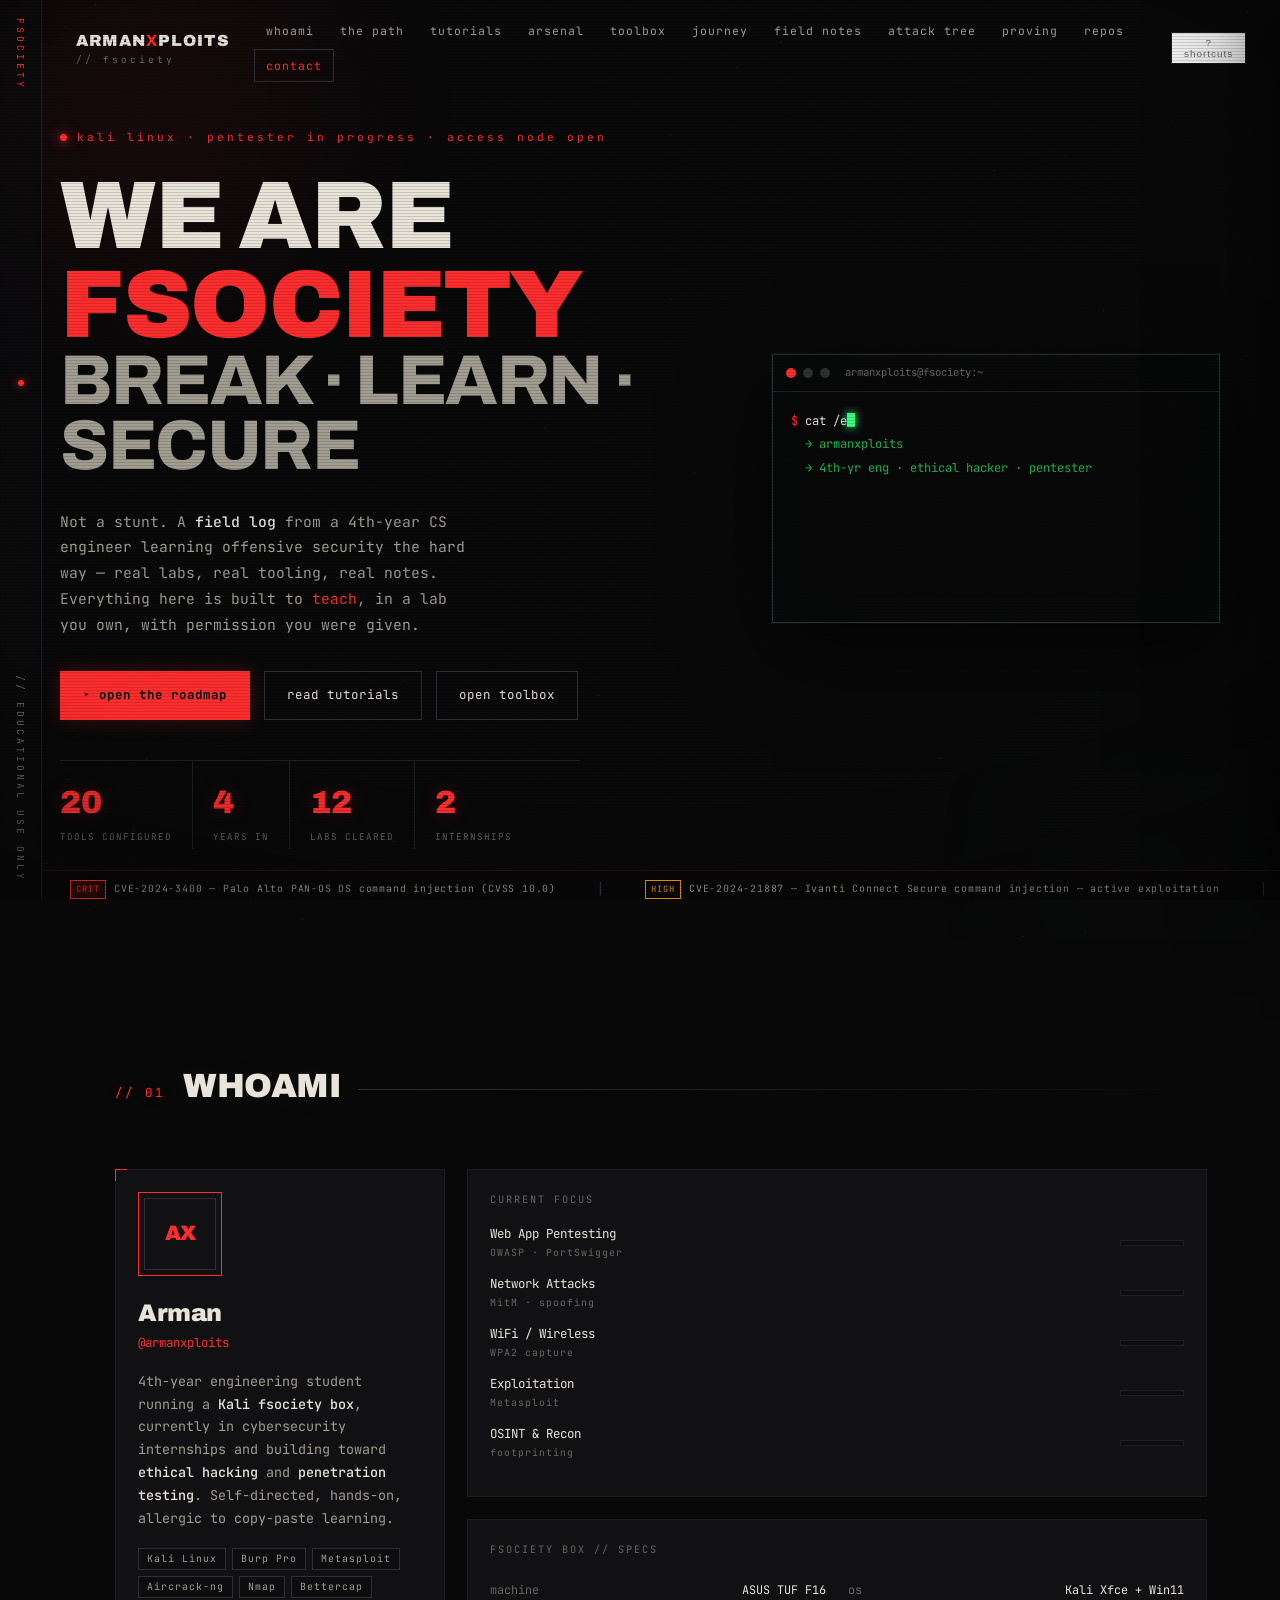
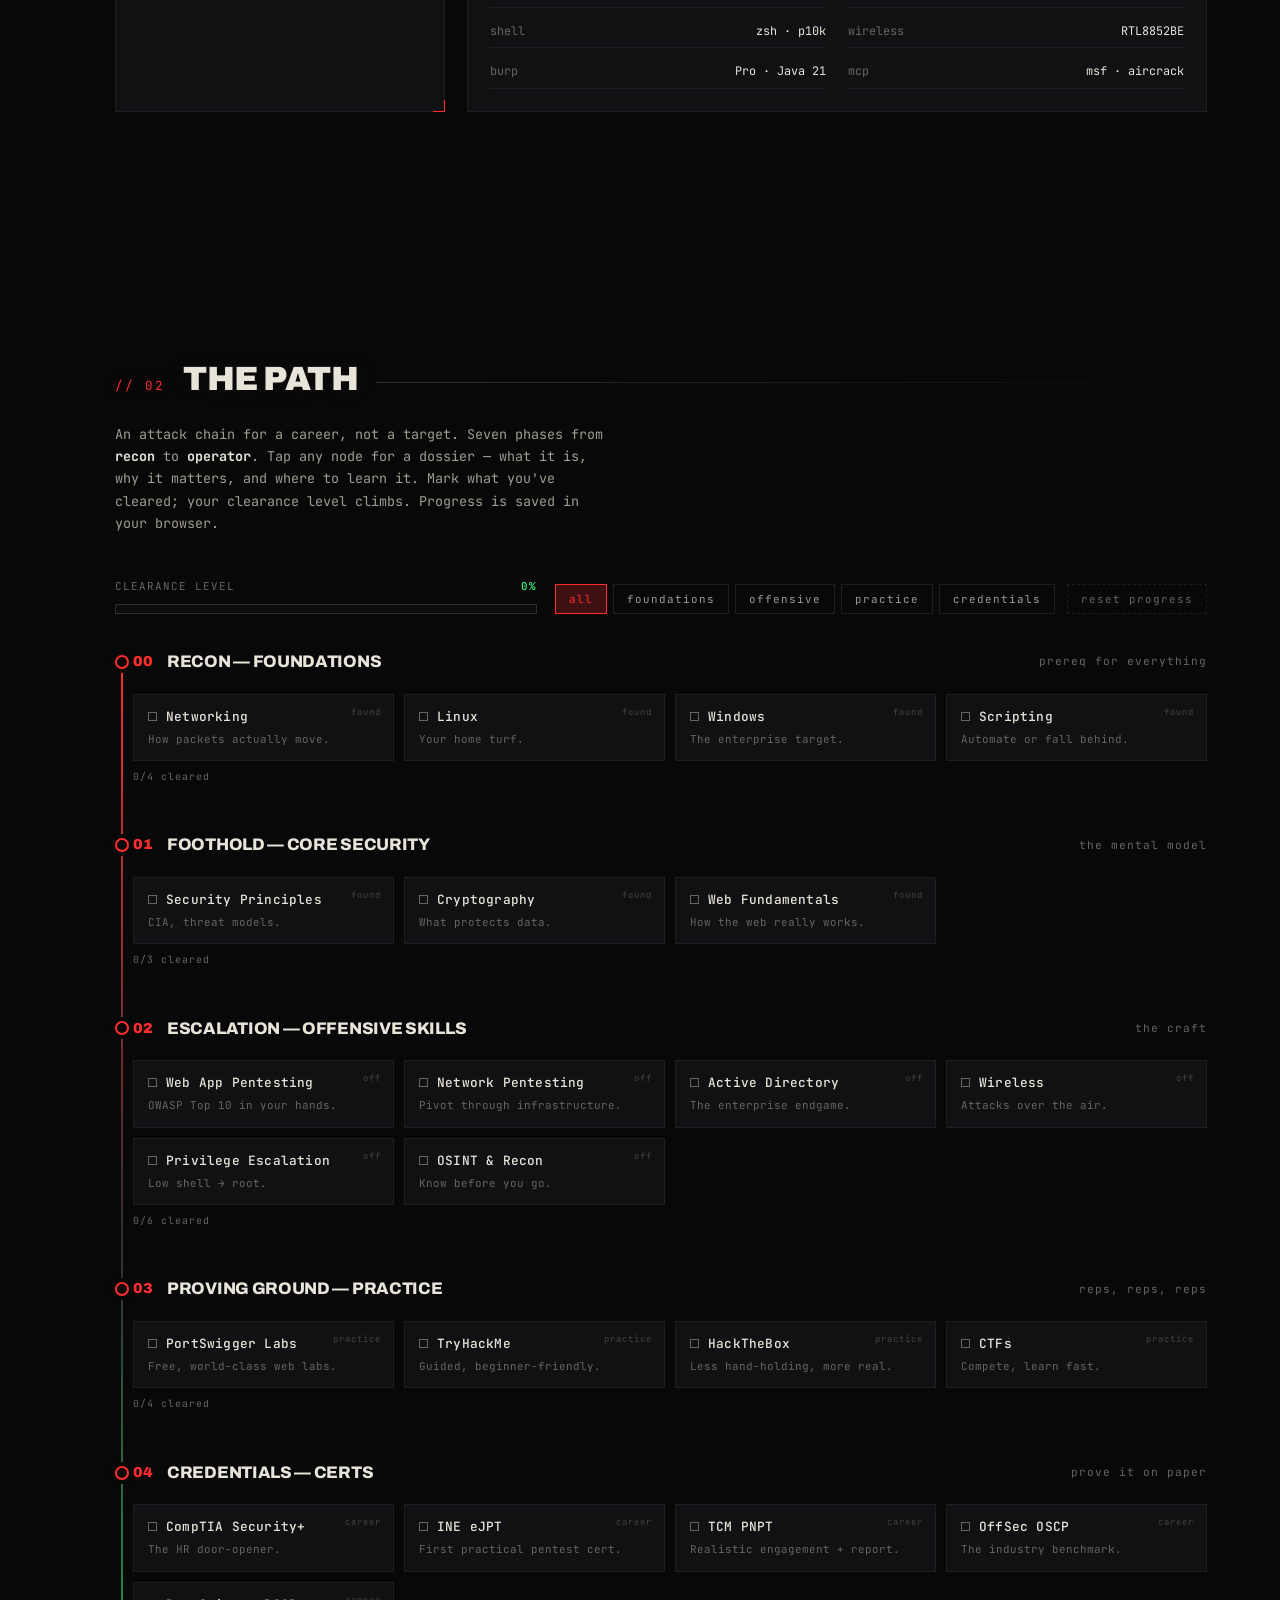
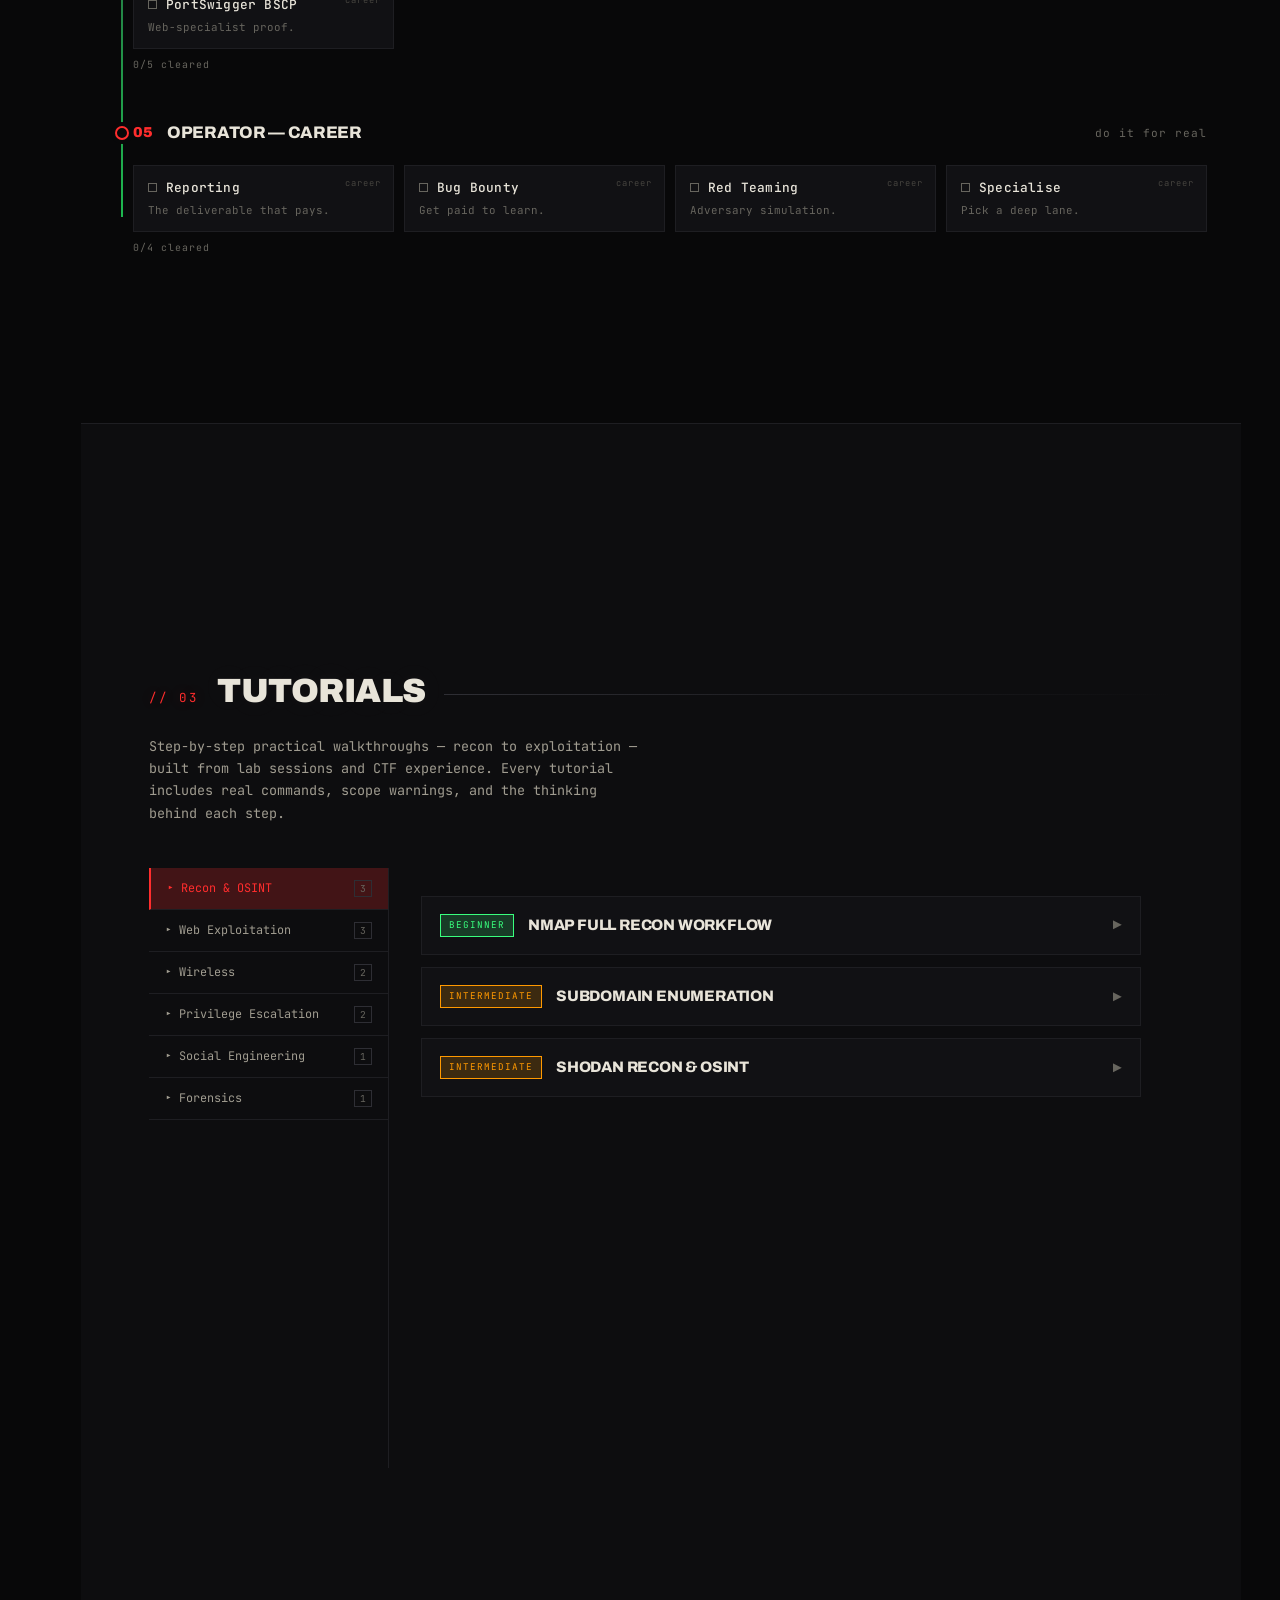
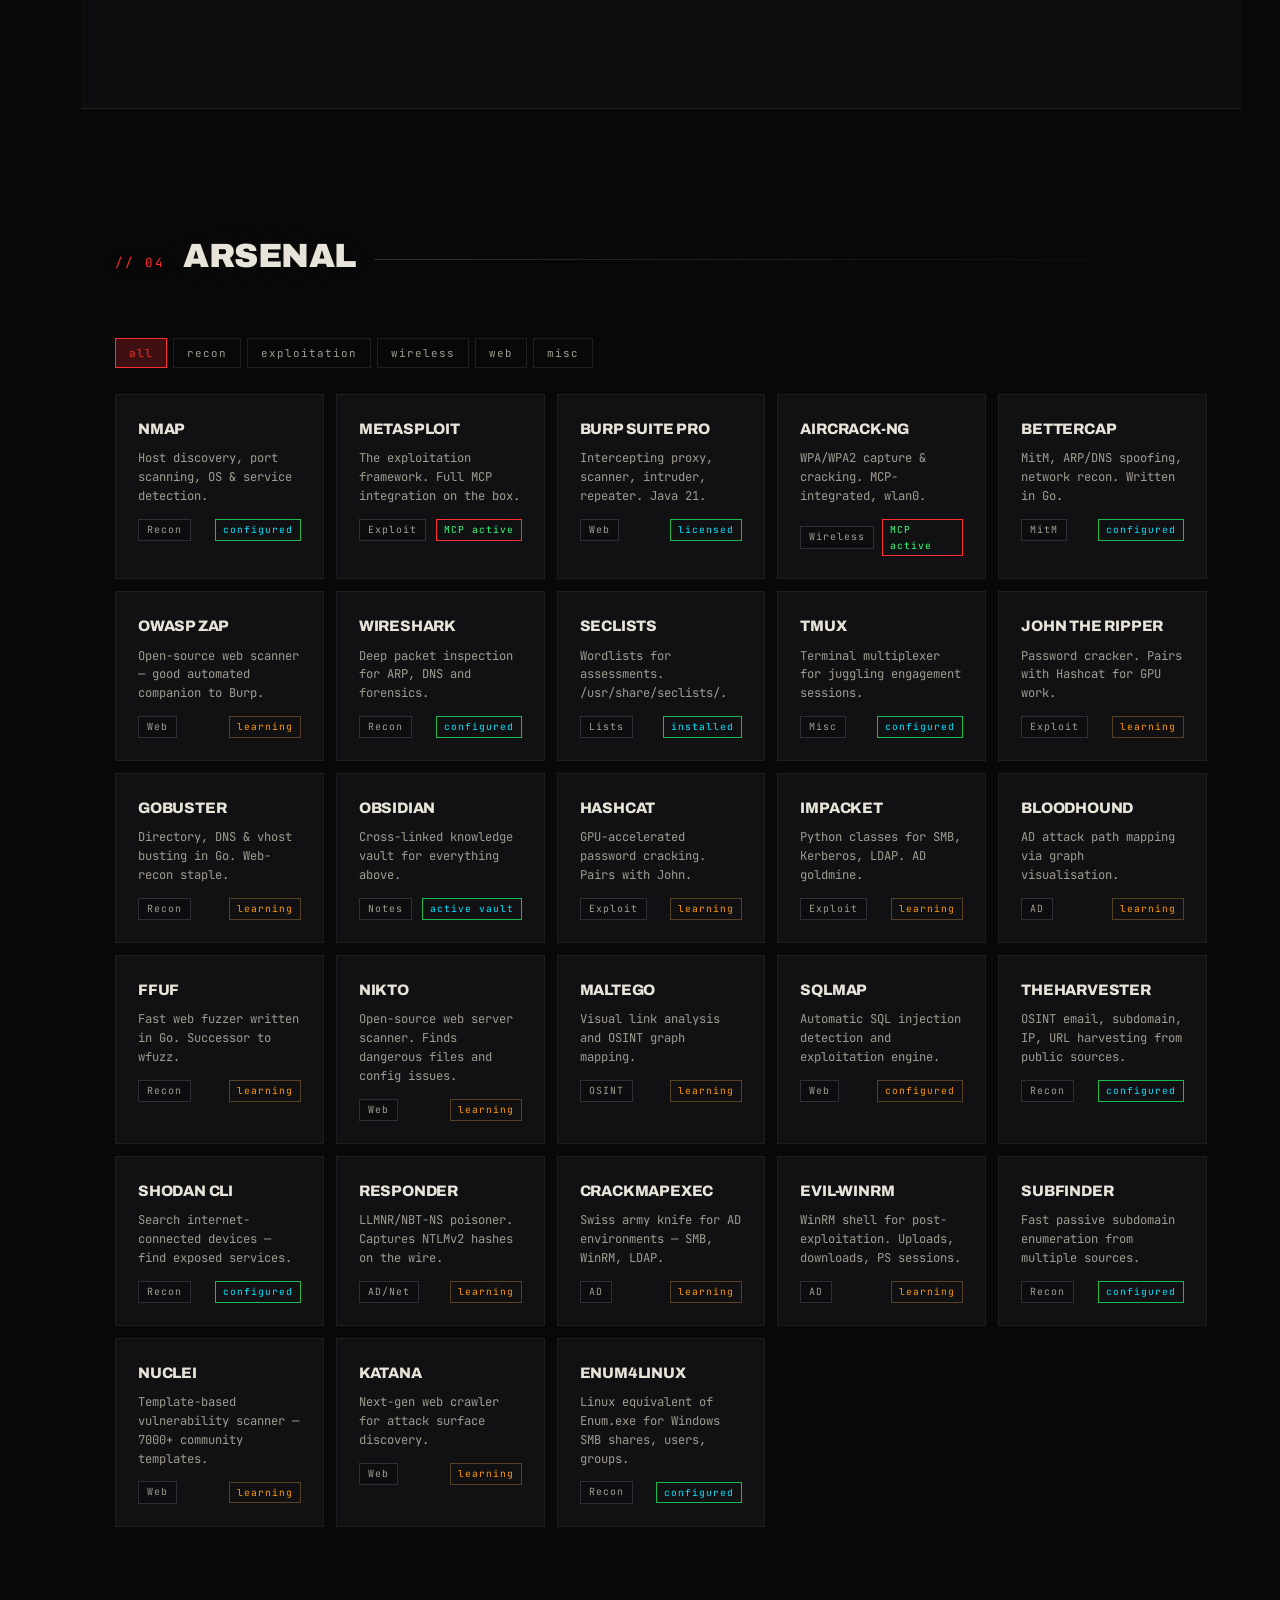
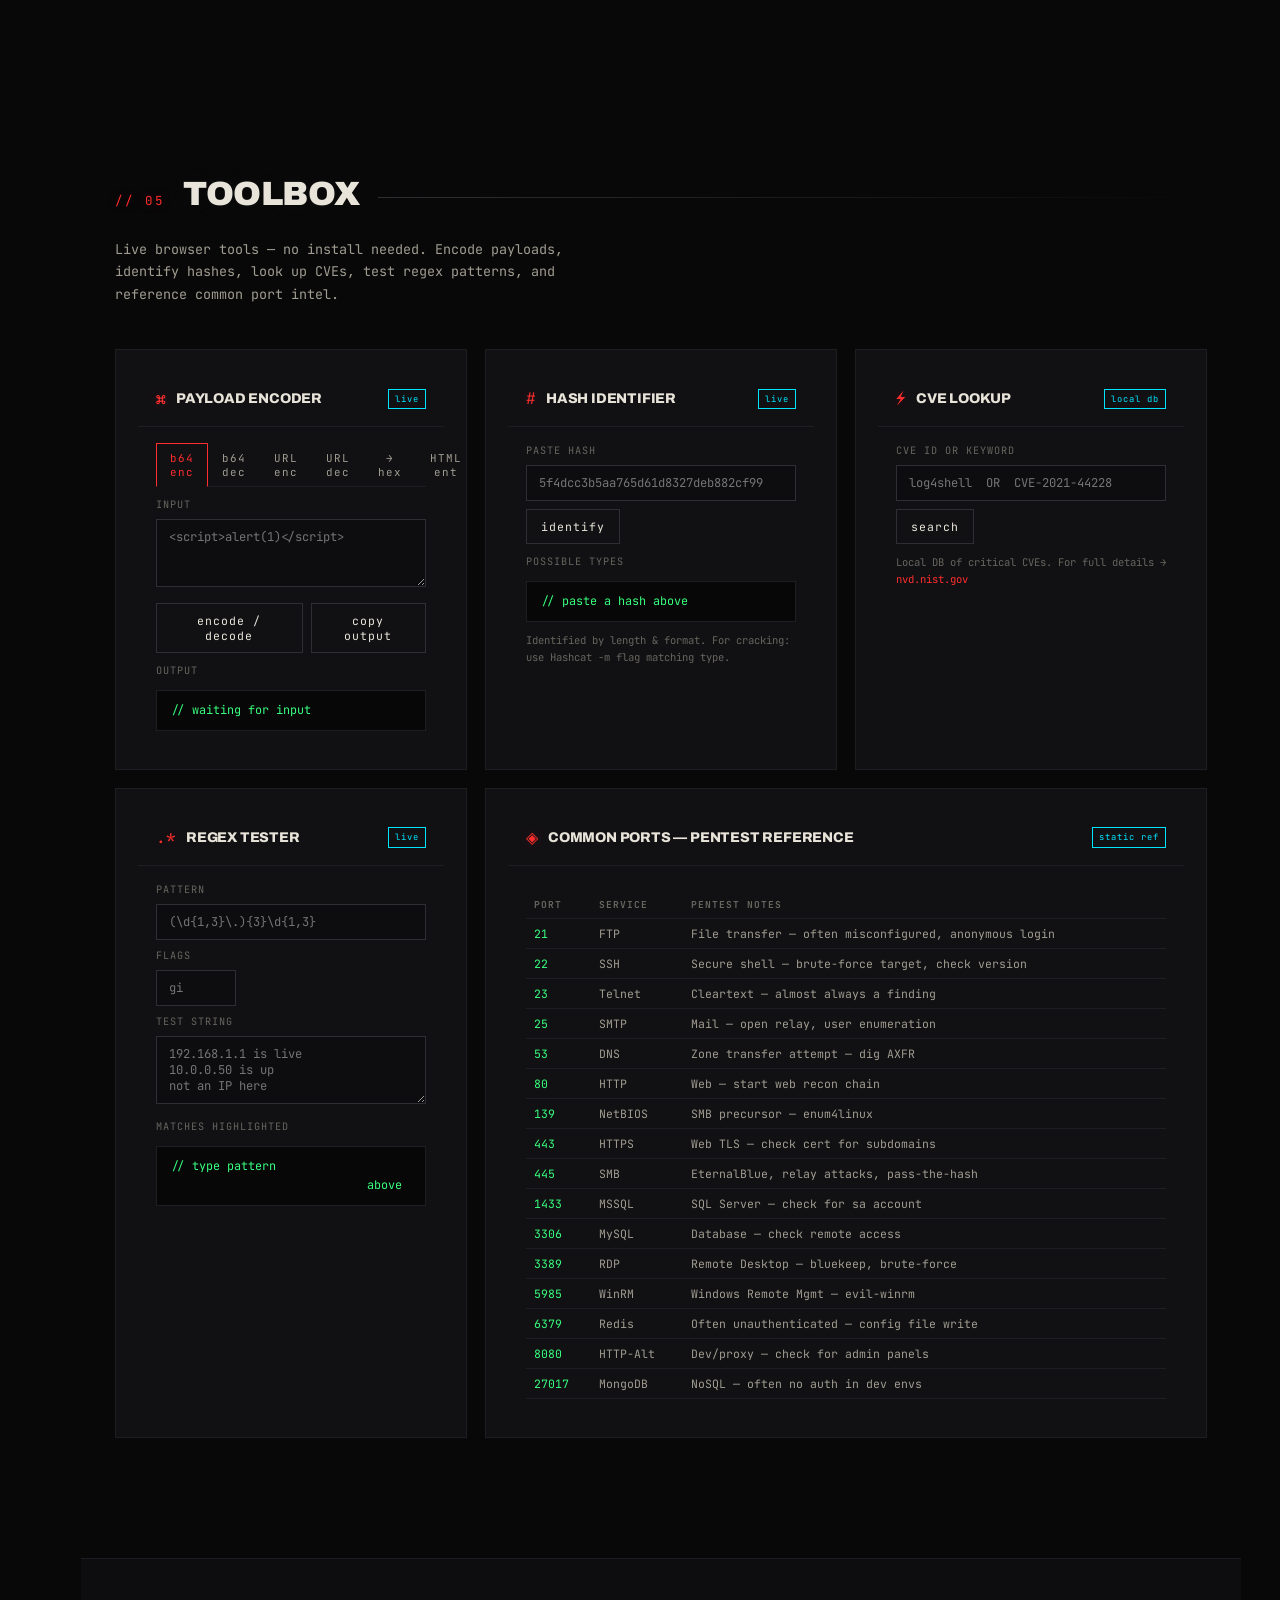
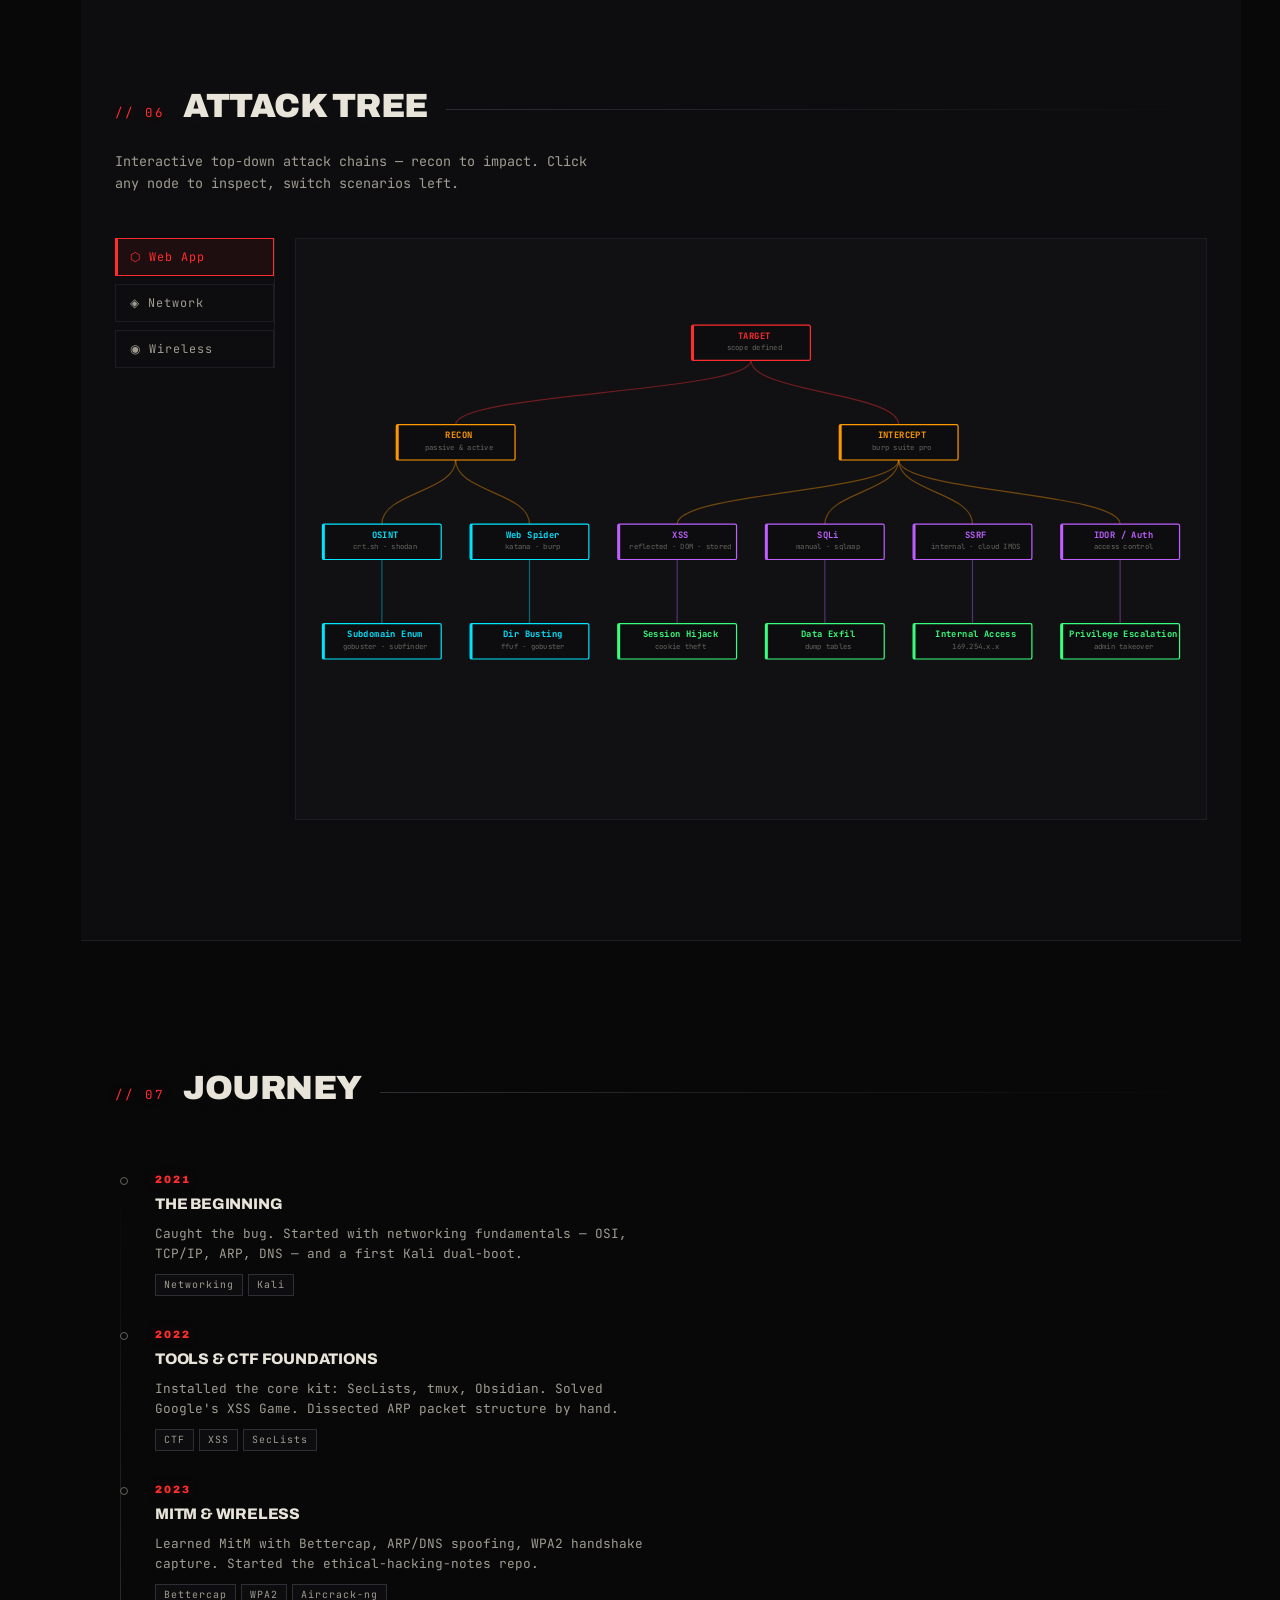
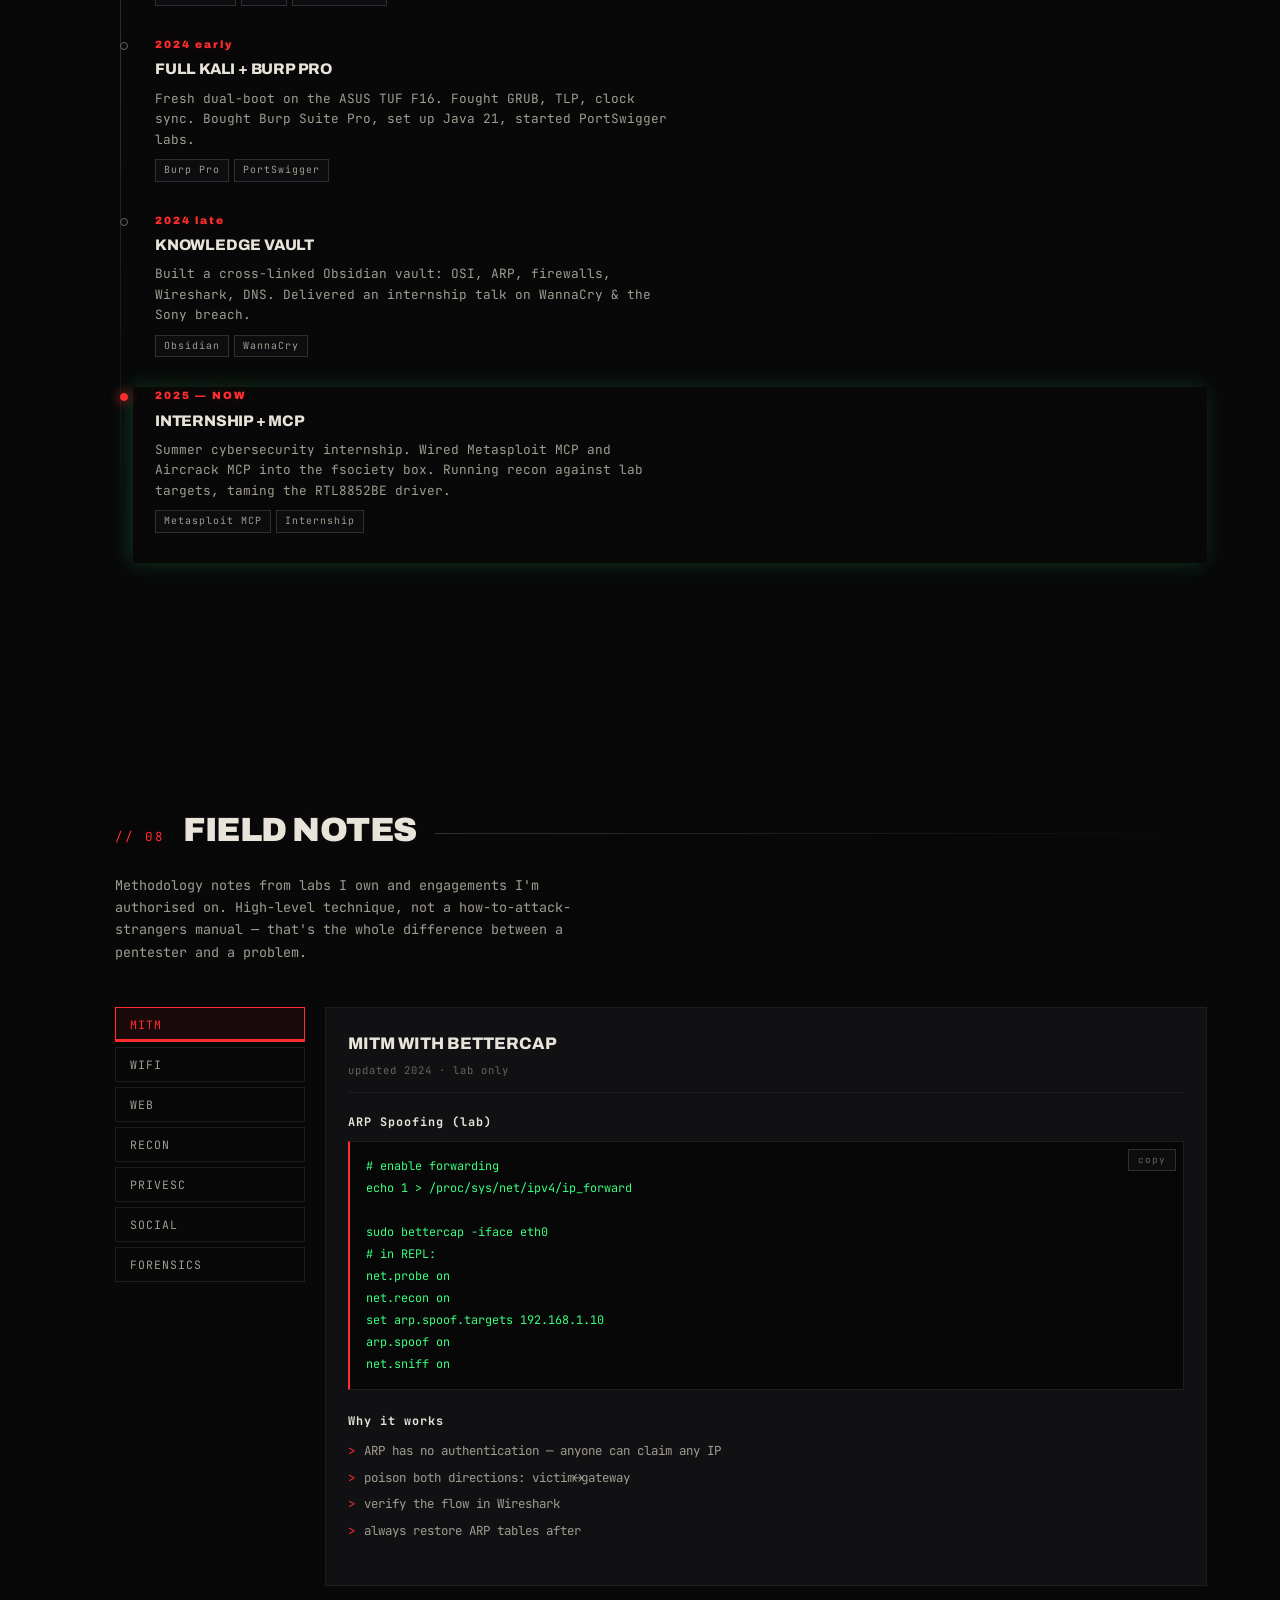
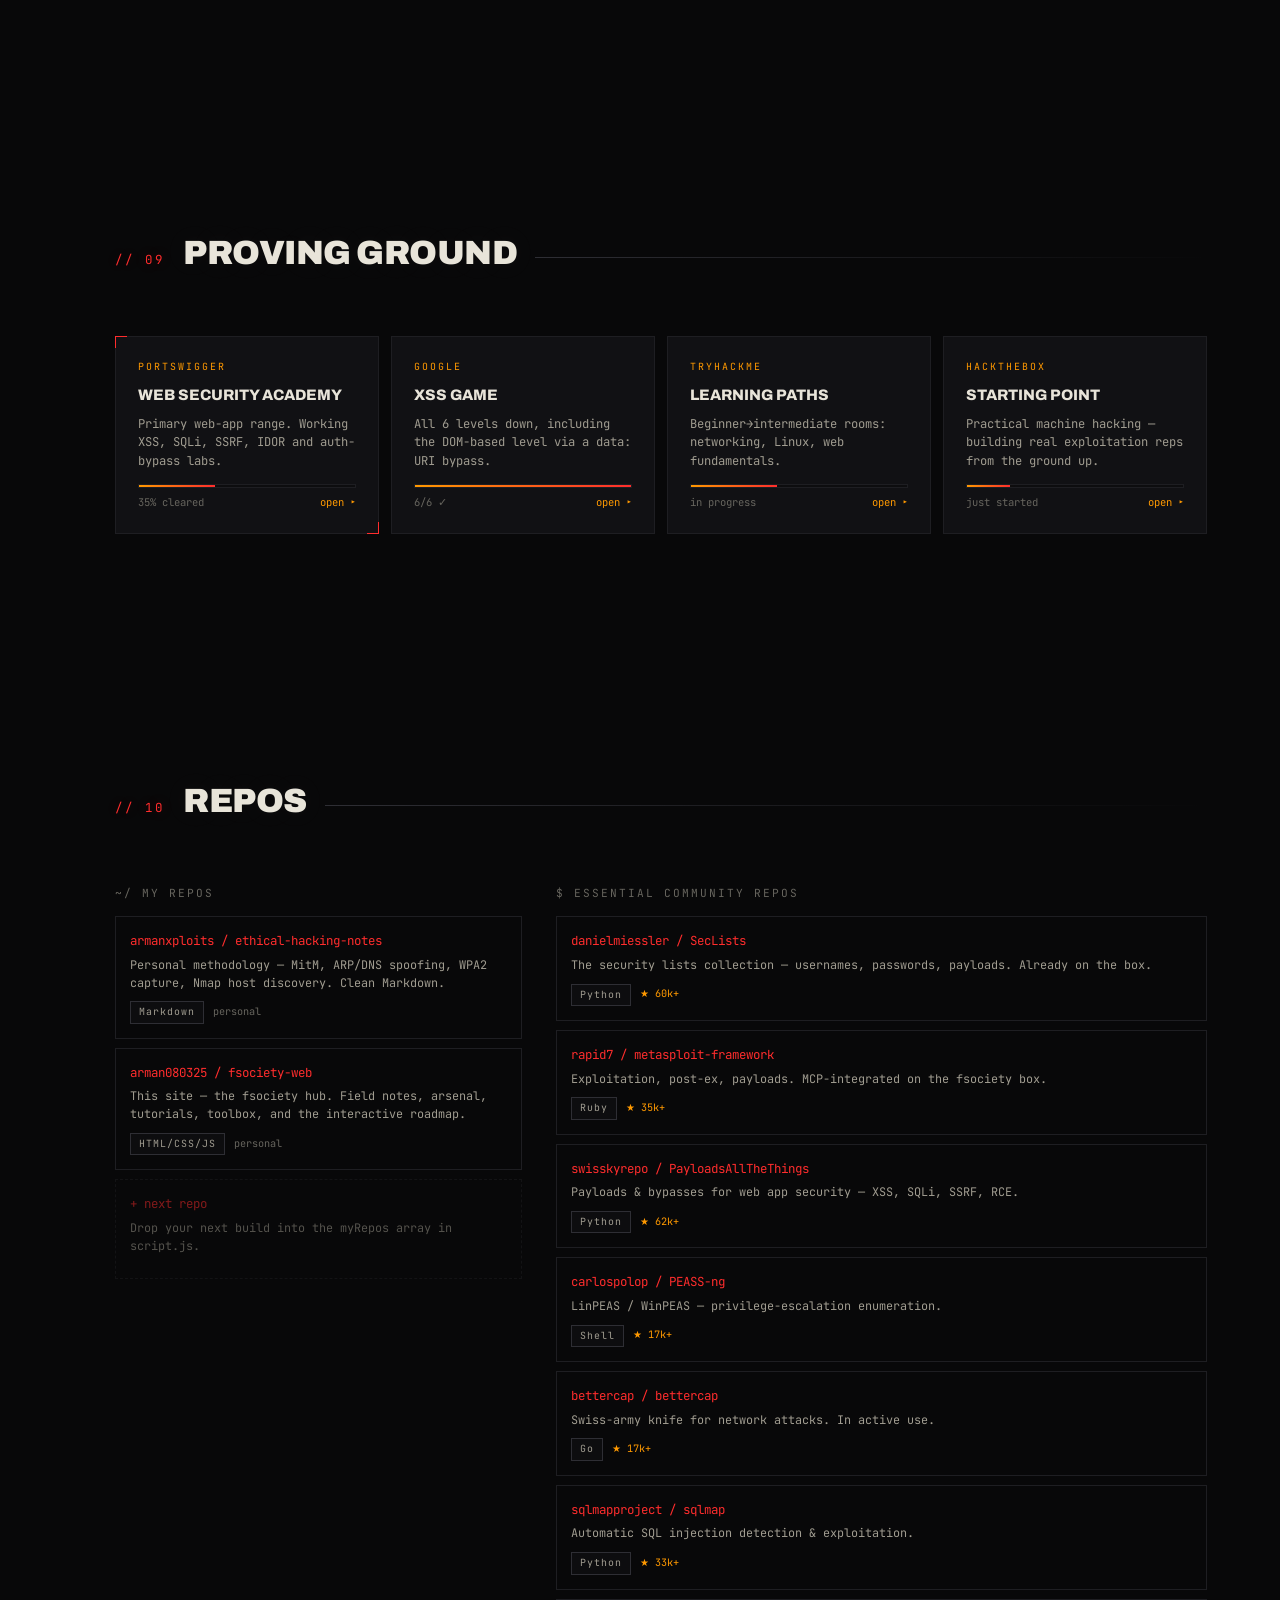
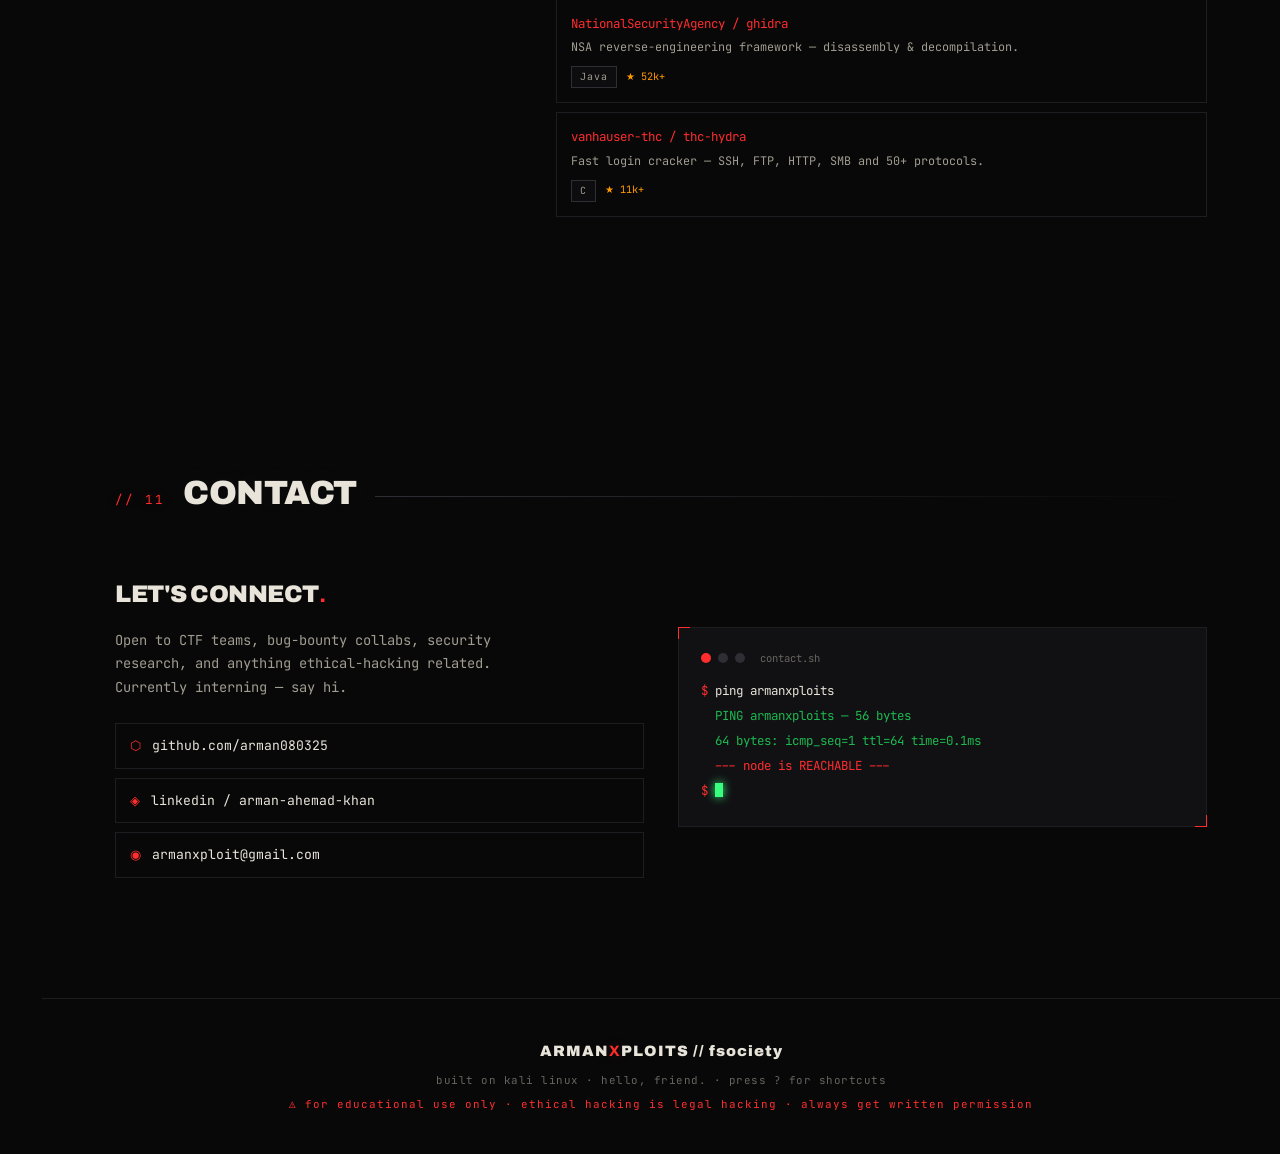
==== index.html @ eea6b560 "Added the Mr Robot theme song and the favicons" ====
<!DOCTYPE html>
<html lang="en">

<head>
    <meta charset="UTF-8" />
    <meta name="viewport" content="width=device-width, initial-scale=1.0" />
    <title>fsociety // armanxploits</title>
    <link rel="icon" href="favicons/apple-touch-icon.png" sizes="32x32">
    <link rel="icon" type="image/svg+xml" href="favicons/favicon.svg">
    <link rel="icon" type="image/png" sizes="32x32" href="favicons/favicon-32x32.png">
    <link rel="icon" type="image/png" sizes="16x16" href="favicons/favicon-16x16.png">
    <link rel="apple-touch-icon" href="favicons/apple-touch-icon.png">
    <meta name="description"
        content="Real-world ethical hacking & cybersecurity field notes, arsenal, interactive roadmap, and live toolbox. Educational use only." />
    <link rel="preconnect" href="https://fonts.googleapis.com" />
    <link rel="preconnect" href="https://fonts.gstatic.com" crossorigin />
    <link
        href="https://fonts.googleapis.com/css2?family=Archivo:wght@400;600;800;900&family=JetBrains+Mono:wght@400;500;700&display=swap"
        rel="stylesheet" />
    <link rel="stylesheet" href="style.css" />
</head>

<body>

    <div class="grain"></div>
    <div class="scan"></div>
    <div class="vign"></div>

    <!-- ======================================================
     BOOT OVERLAY
     ====================================================== -->
    <div id="boot">
        <div class="boot-box">
            <div class="boot-line" id="bootLine"></div>
            <button class="boot-skip" id="bootSkip">[ skip ]</button>
        </div>
    </div>

    <!-- ======================================================
     KEYBOARD SHORTCUTS OVERLAY
     ====================================================== -->
    <div id="kbOverlay">
        <div class="kb-box">
            <h2>keyboard <b>shortcuts</b></h2>
            <div class="kb-grid" id="kbGrid"></div>
            <div class="kb-close">press ESC or click outside to close</div>
        </div>
    </div>

    <!-- ======================================================
     THREAT TICKER
     ====================================================== -->
    <div id="threatBar">
        <div class="ticker-track" id="tickerTrack"></div>
    </div>

    <!-- ======================================================
     LEFT RAIL
     ====================================================== -->
    <aside class="rail">
        <span class="rail-tick red">fsociety</span>
        <span class="rail-dot"></span>
        <span class="rail-tick">// educational use only</span>
    </aside>

    <!-- ======================================================
     NAV
     ====================================================== -->
    <nav id="nav">
        <div class="brand">ARMAN<b>X</b>PLOITS<span class="sub">// fsociety</span></div>
        <div class="nav-spread" id="navSpread">
            <a href="#whoami" data-s="whoami">whoami</a>
            <a href="#roadmap" data-s="roadmap">the path</a>
            <a href="#tutorials" data-s="tutorials">tutorials</a>
            <a href="#arsenal" data-s="arsenal">arsenal</a>
            <a href="#toolbox" data-s="toolbox">toolbox</a>
            <a href="#journey" data-s="journey">journey</a>
            <a href="#notes" data-s="notes">field notes</a>
            <a href="#attacktree" data-s="attacktree">attack tree</a>
            <a href="#proving" data-s="proving">proving</a>
            <a href="#repos" data-s="repos">repos</a>
            <a href="#contact" data-s="contact">contact</a>
        </div>
        <button class="nav-kb-hint" id="kbBtn">? shortcuts</button>
        <button class="nav-burger" id="burger" aria-label="menu">≡</button>
    </nav>

    <!-- ======================================================
     HERO
     ====================================================== -->
    <header id="hero">
        <div class="hero-bg">
            <canvas id="netcanvas"></canvas>
            <div class="hero-orb a"></div>
            <div class="hero-orb b"></div>
        </div>
        <div class="hero-wrap">
            <div class="hero-left">
                <div class="hero-eyebrow"><span class="live"></span> kali linux · pentester in progress · access node
                    open</div>
                <h1 class="hero-title">
                    <span class="l1">WE ARE</span>
                    <span class="l2">FSOCIETY</span>
                    <span class="l3">break · learn · secure</span>
                </h1>
                <p class="hero-man">
                    Not a stunt. A <b>field log</b> from a 4th-year CS engineer learning offensive security the hard way
                    — real labs, real tooling, real notes. Everything here is built to <span class="hl">teach</span>, in
                    a lab you own, with permission you were given.
                </p>
                <div class="hero-cta">
                    <a href="#roadmap" class="btn btn-main">▸ open the roadmap</a>
                    <a href="#tutorials" class="btn btn-ghost">read tutorials</a>
                    <a href="#toolbox" class="btn btn-ghost">open toolbox</a>
                </div>
                <div class="hero-stats">
                    <div class="hstat">
                        <div class="n" data-to="20">0</div>
                        <div class="k">tools configured</div>
                    </div>
                    <div class="hstat">
                        <div class="n" data-to="4">0</div>
                        <div class="k">years in</div>
                    </div>
                    <div class="hstat">
                        <div class="n" data-to="12">0</div>
                        <div class="k">labs cleared</div>
                    </div>
                    <div class="hstat">
                        <div class="n" data-to="2">0</div>
                        <div class="k">internships</div>
                    </div>
                </div>
            </div>
            <div class="hero-right">
                <div class="term">
                    <div class="term-bar"><i class="r"></i><i></i><i></i><span
                            class="ttl">armanxploits@fsociety:~</span></div>
                    <div class="term-body">
                        <div><span class="pr">$</span> <span class="cm" id="hcmd"></span><span
                                class="term-cursor"></span></div>
                        <div id="hout"></div>
                    </div>
                </div>
            </div>
        </div>
    </header>

    <main class="shell">

        <!-- ======================================================
     01 — WHOAMI
     ====================================================== -->
        <section id="whoami">
            <div class="shead rev"><span class="num">// 01</span>
                <h2>whoami</h2>
                <div class="rule"></div>
            </div>
            <div class="who">
                <div class="panel bracket id-card rev">
                    <div class="id-avatar">AX</div>
                    <div class="id-name">Arman</div>
                    <div class="id-handle">@armanxploits</div>
                    <p class="id-bio">4th-year engineering student running a <b>Kali fsociety box</b>, currently in
                        cybersecurity internships and building toward <b>ethical hacking</b> and <b>penetration
                            testing</b>. Self-directed, hands-on, allergic to copy-paste learning.</p>
                    <div class="id-tags">
                        <span class="tag">Kali Linux</span><span class="tag">Burp Pro</span><span
                            class="tag">Metasploit</span>
                        <span class="tag">Aircrack-ng</span><span class="tag">Nmap</span><span
                            class="tag">Bettercap</span>
                    </div>
                </div>
                <div class="who-right">
                    <div class="panel rev">
                        <div class="klabel">current focus</div>
                        <div class="skill-row">
                            <div class="sn">Web App Pentesting <small>OWASP · PortSwigger</small></div>
                            <div class="meter"><i style="--p:75%"></i></div>
                        </div>
                        <div class="skill-row">
                            <div class="sn">Network Attacks <small>MitM · spoofing</small></div>
                            <div class="meter"><i style="--p:70%"></i></div>
                        </div>
                        <div class="skill-row">
                            <div class="sn">WiFi / Wireless <small>WPA2 capture</small></div>
                            <div class="meter"><i style="--p:65%"></i></div>
                        </div>
                        <div class="skill-row">
                            <div class="sn">Exploitation <small>Metasploit</small></div>
                            <div class="meter"><i style="--p:60%"></i></div>
                        </div>
                        <div class="skill-row">
                            <div class="sn">OSINT &amp; Recon <small>footprinting</small></div>
                            <div class="meter"><i style="--p:68%"></i></div>
                        </div>
                    </div>
                    <div class="panel rev">
                        <div class="klabel">fsociety box // specs</div>
                        <div class="specs">
                            <div class="spec"><span class="k">machine</span><span class="v">ASUS TUF F16</span></div>
                            <div class="spec"><span class="k">os</span><span class="v">Kali Xfce + Win11</span></div>
                            <div class="spec"><span class="k">shell</span><span class="v">zsh · p10k</span></div>
                            <div class="spec"><span class="k">wireless</span><span class="v">RTL8852BE</span></div>
                            <div class="spec"><span class="k">burp</span><span class="v">Pro · Java 21</span></div>
                            <div class="spec"><span class="k">mcp</span><span class="v">msf · aircrack</span></div>
                        </div>
                    </div>
                </div>
            </div>
        </section>

        <!-- ======================================================
     02 — ROADMAP
     ====================================================== -->
        <section id="roadmap">
            <div class="shead rev"><span class="num">// 02</span>
                <h2>the path</h2>
                <div class="rule"></div>
            </div>
            <p class="sdesc rev">An attack chain for a career, not a target. Seven phases from <b
                    style="color:var(--bone)">recon</b> to <b style="color:var(--bone)">operator</b>. Tap any node for a
                dossier — what it is, why it matters, and where to learn it. Mark what you've cleared; your clearance
                level climbs. Progress is saved in your browser.</p>

            <div class="rm-top rev">
                <div class="rm-clear">
                    <div class="lbl"><span>clearance level</span><b id="clearPct">0%</b></div>
                    <div class="rm-meter"><i id="clearBar"></i></div>
                </div>
                <div class="rm-filters" id="rmFilters">
                    <button class="fbtn on" data-track="all">all</button>
                    <button class="fbtn" data-track="found">foundations</button>
                    <button class="fbtn" data-track="off">offensive</button>
                    <button class="fbtn" data-track="practice">practice</button>
                    <button class="fbtn" data-track="career">credentials</button>
                    <button class="fbtn rm-reset" id="rmReset">reset progress</button>
                </div>
            </div>

            <div class="chain" id="chain"></div>
        </section>

        <!-- DOSSIER PANEL -->
        <div class="dossier-scrim" id="dosScrim"></div>
        <aside class="dossier" id="dossier" aria-hidden="true">
            <div class="dos-head">
                <div class="dos-kicker" id="dosKicker">phase</div>
                <div class="dos-title" id="dosTitle">—</div>
                <button class="dos-close" id="dosClose" aria-label="close">✕</button>
            </div>
            <div class="dos-body" id="dosBody"></div>
            <div class="dos-foot"><button class="clear-btn" id="dosClear">mark as cleared</button></div>
        </aside>

        <!-- ======================================================
     03 — TUTORIALS (NEW)
     ====================================================== -->
        <section id="tutorials">
            <div style="max-width:var(--maxw);margin:0 auto;padding:120px 34px">
                <div class="shead rev"><span class="num">// 03</span>
                    <h2>tutorials</h2>
                    <div class="rule"></div>
                </div>
                <p class="sdesc rev">Step-by-step practical walkthroughs — recon to exploitation — built from lab
                    sessions and CTF experience. Every tutorial includes real commands, scope warnings, and the thinking
                    behind each step.</p>

                <div class="tut-grid rev">
                    <div class="tut-sidebar">
                        <div class="tut-cats">
                            <button class="tcat on" data-cat="recon">
                                ▸ Recon &amp; OSINT
                                <span class="tcat-count">2</span>
                            </button>
                            <button class="tcat" data-cat="webpwn">
                                ▸ Web Exploitation
                                <span class="tcat-count">2</span>
                            </button>
                            <button class="tcat" data-cat="wireless">
                                ▸ Wireless
                                <span class="tcat-count">1</span>
                            </button>
                            <button class="tcat" data-cat="privesc">
                                ▸ Privilege Escalation
                                <span class="tcat-count">2</span>
                            </button>
                            <button class="tcat" data-cat="social">
                                ▸ Social Engineering
                                <span class="tcat-count">1</span>
                            </button>
                            <button class="tcat" data-cat="forensics">
                                ▸ Forensics
                                <span class="tcat-count">1</span>
                            </button>
                        </div>
                    </div>
                    <div class="tut-content" id="tutContent"></div>
                </div>
            </div>
        </section>

        <!-- ======================================================
     04 — ARSENAL
     ====================================================== -->
        <section id="arsenal">
            <div class="shead rev"><span class="num">// 04</span>
                <h2>arsenal</h2>
                <div class="rule"></div>
            </div>
            <div class="afilter rev" id="afilter">
                <button class="fbtn on" data-f="all">all</button>
                <button class="fbtn" data-f="recon">recon</button>
                <button class="fbtn" data-f="exploit">exploitation</button>
                <button class="fbtn" data-f="wireless">wireless</button>
                <button class="fbtn" data-f="web">web</button>
                <button class="fbtn" data-f="misc">misc</button>
            </div>
            <div class="arsenal" id="arsenalGrid"></div>
        </section>

        <!-- ======================================================
     05 — TOOLBOX (NEW INTERACTIVE TOOLS)
     ====================================================== -->
        <section id="toolbox">
            <div class="shead rev"><span class="num">// 05</span>
                <h2>toolbox</h2>
                <div class="rule"></div>
            </div>
            <p class="sdesc rev">Live browser tools — no install needed. Encode payloads, identify hashes, look up CVEs,
                test regex patterns, and reference common port intel.</p>

            <div class="toolbox-grid">

                <!-- PAYLOAD ENCODER -->
                <div class="tbox panel rev">
                    <div class="tbox-head">
                        <span class="tbox-icon">⌘</span>
                        <h3>Payload Encoder</h3>
                        <span class="tbadge">live</span>
                    </div>
                    <div class="tbox-body">
                        <div class="enc-tabs">
                            <button class="enc-tab on" data-enc="b64">b64 enc</button>
                            <button class="enc-tab" data-enc="b64d">b64 dec</button>
                            <button class="enc-tab" data-enc="url">URL enc</button>
                            <button class="enc-tab" data-enc="urld">URL dec</button>
                            <button class="enc-tab" data-enc="hex">→ hex</button>
                            <button class="enc-tab" data-enc="html">HTML ent</button>
                        </div>
                        <label>input</label>
                        <textarea id="encInput" rows="3" placeholder="&lt;script&gt;alert(1)&lt;/script&gt;"></textarea>
                        <div class="tbox-row">
                            <button class="btn" id="encBtn">encode / decode</button>
                            <button class="btn" id="encCopy">copy output</button>
                        </div>
                        <label style="margin-top:10px">output</label>
                        <div class="tbox-out" id="encOut">// waiting for input</div>
                    </div>
                </div>

                <!-- HASH IDENTIFIER -->
                <div class="tbox panel rev">
                    <div class="tbox-head">
                        <span class="tbox-icon">#</span>
                        <h3>Hash Identifier</h3>
                        <span class="tbadge">live</span>
                    </div>
                    <div class="tbox-body">
                        <label>paste hash</label>
                        <input id="hashInput" type="text" placeholder="5f4dcc3b5aa765d61d8327deb882cf99" />
                        <div class="tbox-row">
                            <button class="btn" id="hashBtn">identify</button>
                        </div>
                        <label style="margin-top:10px">possible types</label>
                        <div class="tbox-out" id="hashOut">// paste a hash above</div>
                        <div style="margin-top:10px;font-size:.66rem;color:var(--ash)">Identified by length & format.
                            For cracking: use Hashcat -m flag matching type.</div>
                    </div>
                </div>

                <!-- CVE LOOKUP -->
                <div class="tbox panel rev">
                    <div class="tbox-head">
                        <span class="tbox-icon">⚡</span>
                        <h3>CVE Lookup</h3>
                        <span class="tbadge">local db</span>
                    </div>
                    <div class="tbox-body">
                        <label>CVE ID or keyword</label>
                        <input id="cveInput" type="text" placeholder="log4shell  OR  CVE-2021-44228" />
                        <div class="tbox-row">
                            <button class="btn" id="cveBtn">search</button>
                        </div>
                        <div id="cveOut"></div>
                        <div style="margin-top:10px;font-size:.66rem;color:var(--ash)">Local DB of critical CVEs. For
                            full details → <a href="https://nvd.nist.gov" target="_blank" rel="noopener"
                                style="color:var(--signal)">nvd.nist.gov</a></div>
                    </div>
                </div>

                <!-- REGEX TESTER -->
                <div class="tbox panel rev">
                    <div class="tbox-head">
                        <span class="tbox-icon">.*</span>
                        <h3>Regex Tester</h3>
                        <span class="tbadge">live</span>
                    </div>
                    <div class="tbox-body">
                        <label>pattern</label>
                        <input id="regPattern" type="text" placeholder="(\d{1,3}\.){3}\d{1,3}" />
                        <label style="margin-top:8px">flags</label>
                        <input id="regFlags" type="text" placeholder="gi" style="width:80px" />
                        <label style="margin-top:8px">test string</label>
                        <textarea id="regInput" rows="3"
                            placeholder="192.168.1.1 is live&#10;10.0.0.50 is up&#10;not an IP here"></textarea>
                        <label style="margin-top:8px">matches highlighted</label>
                        <div class="tbox-out" id="regOut" style="white-space:pre-wrap;min-height:60px">// type pattern
                            above</div>
                    </div>
                </div>

                <!-- PORT REFERENCE -->
                <div class="tbox panel rev" style="grid-column:span 2">
                    <div class="tbox-head">
                        <span class="tbox-icon">◈</span>
                        <h3>Common Ports — Pentest Reference</h3>
                        <span class="tbadge">static ref</span>
                    </div>
                    <div class="tbox-body" id="portTable"></div>
                </div>

            </div>
        </section>

        <!-- ======================================================
     06 — ATTACK TREE (NEW)
     ====================================================== -->
        <section id="attacktree">
            <div class="shead rev"><span class="num">// 06</span>
                <h2>attack tree</h2>
                <div class="rule"></div>
            </div>
            <p class="sdesc rev">Interactive top-down attack chains — recon to impact. Click any node to inspect, switch
                scenarios left.</p>
            <div class="atree-wrap rev">
                <div class="atree-sidebar">
                    <button class="atree-btn on" data-tree="webapp">&#x2B21; Web App</button>
                    <button class="atree-btn" data-tree="network">&#x25C8; Network</button>
                    <button class="atree-btn" data-tree="wireless">&#x25C9; Wireless</button>
                </div>
                <div class="atree-main">
                    <svg id="atreeSvg"></svg>
                </div>
            </div>
        </section>

        <!-- ======================================================
     07 — JOURNEY
     ====================================================== -->
        <section id="journey">
            <div class="shead rev"><span class="num">// 07</span>
                <h2>journey</h2>
                <div class="rule"></div>
            </div>
            <div class="jlist">
                <div class="jrow rev">
                    <div class="jdate">2021</div>
                    <h3>The Beginning</h3>
                    <p>Caught the bug. Started with networking fundamentals — OSI, TCP/IP, ARP, DNS — and a first Kali
                        dual-boot.</p>
                    <div class="jtags"><span class="tag">Networking</span><span class="tag">Kali</span></div>
                </div>
                <div class="jrow rev">
                    <div class="jdate">2022</div>
                    <h3>Tools &amp; CTF Foundations</h3>
                    <p>Installed the core kit: SecLists, tmux, Obsidian. Solved Google's XSS Game. Dissected ARP packet
                        structure by hand.</p>
                    <div class="jtags"><span class="tag">CTF</span><span class="tag">XSS</span><span
                            class="tag">SecLists</span></div>
                </div>
                <div class="jrow rev">
                    <div class="jdate">2023</div>
                    <h3>MitM &amp; Wireless</h3>
                    <p>Learned MitM with Bettercap, ARP/DNS spoofing, WPA2 handshake capture. Started the
                        ethical-hacking-notes repo.</p>
                    <div class="jtags"><span class="tag">Bettercap</span><span class="tag">WPA2</span><span
                            class="tag">Aircrack-ng</span></div>
                </div>
                <div class="jrow rev">
                    <div class="jdate">2024 early</div>
                    <h3>Full Kali + Burp Pro</h3>
                    <p>Fresh dual-boot on the ASUS TUF F16. Fought GRUB, TLP, clock sync. Bought Burp Suite Pro, set up
                        Java 21, started PortSwigger labs.</p>
                    <div class="jtags"><span class="tag">Burp Pro</span><span class="tag">PortSwigger</span></div>
                </div>
                <div class="jrow rev">
                    <div class="jdate">2024 late</div>
                    <h3>Knowledge Vault</h3>
                    <p>Built a cross-linked Obsidian vault: OSI, ARP, firewalls, Wireshark, DNS. Delivered an internship
                        talk on WannaCry &amp; the Sony breach.</p>
                    <div class="jtags"><span class="tag">Obsidian</span><span class="tag">WannaCry</span></div>
                </div>
                <div class="jrow now rev">
                    <div class="jdate">2025 — NOW</div>
                    <h3>Internship + MCP</h3>
                    <p>Summer cybersecurity internship. Wired Metasploit MCP and Aircrack MCP into the fsociety box.
                        Running recon against lab targets, taming the RTL8852BE driver.</p>
                    <div class="jtags"><span class="tag">Metasploit MCP</span><span class="tag">Internship</span></div>
                </div>
            </div>
        </section>

        <!-- ======================================================
     08 — FIELD NOTES
     ====================================================== -->
        <section id="notes">
            <div class="shead rev"><span class="num">// 08</span>
                <h2>field notes</h2>
                <div class="rule"></div>
            </div>
            <p class="sdesc rev">Methodology notes from labs I own and engagements I'm authorised on. High-level
                technique, not a how-to-attack-strangers manual — that's the whole difference between a pentester and a
                problem.</p>
            <div class="notewrap rev">
                <div class="notenav" id="notenav">
                    <button class="ntab on" data-n="mitm">MitM</button>
                    <button class="ntab" data-n="wifi">WiFi</button>
                    <button class="ntab" data-n="web">Web</button>
                    <button class="ntab" data-n="recon">Recon</button>
                    <button class="ntab" data-n="privesc">PrivEsc</button>
                </div>
                <div class="panel notebody" id="notebody"></div>
            </div>
        </section>

        <!-- ======================================================
     09 — PROVING GROUND
     ====================================================== -->
        <section id="proving">
            <div class="shead rev"><span class="num">// 09</span>
                <h2>proving ground</h2>
                <div class="rule"></div>
            </div>
            <div class="ctf">
                <div class="panel bracket ctf-card rev">
                    <div class="plat">PortSwigger</div>
                    <h3>Web Security Academy</h3>
                    <p>Primary web-app range. Working XSS, SQLi, SSRF, IDOR and auth-bypass labs.</p>
                    <div class="ctf-bar"><i style="--p:35%"></i></div>
                    <div class="cmeta"><span>35% cleared</span><a class="clink"
                            href="https://portswigger.net/web-security" target="_blank" rel="noopener">open ▸</a></div>
                </div>
                <div class="panel ctf-card rev">
                    <div class="plat">Google</div>
                    <h3>XSS Game</h3>
                    <p>All 6 levels down, including the DOM-based level via a data: URI bypass.</p>
                    <div class="ctf-bar"><i style="--p:100%"></i></div>
                    <div class="cmeta"><span>6/6 ✓</span><a class="clink" href="https://xss-game.appspot.com"
                            target="_blank" rel="noopener">open ▸</a></div>
                </div>
                <div class="panel ctf-card rev">
                    <div class="plat">TryHackMe</div>
                    <h3>Learning Paths</h3>
                    <p>Beginner→intermediate rooms: networking, Linux, web fundamentals.</p>
                    <div class="ctf-bar"><i style="--p:40%"></i></div>
                    <div class="cmeta"><span>in progress</span><a class="clink" href="https://tryhackme.com"
                            target="_blank" rel="noopener">open ▸</a></div>
                </div>
                <div class="panel ctf-card rev">
                    <div class="plat">HackTheBox</div>
                    <h3>Starting Point</h3>
                    <p>Practical machine hacking — building real exploitation reps from the ground up.</p>
                    <div class="ctf-bar"><i style="--p:20%"></i></div>
                    <div class="cmeta"><span>just started</span><a class="clink" href="https://hackthebox.com"
                            target="_blank" rel="noopener">open ▸</a></div>
                </div>
            </div>
        </section>

        <!-- ======================================================
     10 — REPOS
     ====================================================== -->
        <section id="repos">
            <div class="shead rev"><span class="num">// 10</span>
                <h2>repos</h2>
                <div class="rule"></div>
            </div>
            <div class="repos">
                <div class="repocol rev">
                    <div class="ctitle">~/ my repos</div>
                    <a class="repo" href="https://github.com/armanxploits/ethical-hacking-notes" target="_blank"
                        rel="noopener">
                        <div class="rname">armanxploits / ethical-hacking-notes</div>
                        <div class="rdesc">Personal methodology — MitM, ARP/DNS spoofing, WPA2 capture, Nmap host
                            discovery. Clean Markdown.</div>
                        <div class="rmeta"><span class="tag">Markdown</span><span>personal</span></div>
                    </a>
                    <a class="repo" href="https://github.com/arman080325/fsociety-web" target="_blank" rel="noopener">
                        <div class="rname">arman080325 / fsociety-web</div>
                        <div class="rdesc">This site — the fsociety hub. Field notes, arsenal, tutorials, toolbox, and
                            the interactive roadmap.</div>
                        <div class="rmeta"><span class="tag">HTML/CSS/JS</span><span>personal</span></div>
                    </a>
                    <div class="repo add">
                        <div class="rname">+ next repo</div>
                        <div class="rdesc">Drop your next build into the myRepos array in script.js.</div>
                    </div>
                </div>
                <div class="repocol rev">
                    <div class="ctitle">$ essential community repos</div>
                    <div id="commRepos"></div>
                </div>
            </div>
        </section>

        <!-- ======================================================
     11 — CONTACT
     ====================================================== -->
        <section id="contact">
            <div class="shead rev"><span class="num">// 11</span>
                <h2>contact</h2>
                <div class="rule"></div>
            </div>
            <div class="contact">
                <div class="rev">
                    <h3>let's connect<b>.</b></h3>
                    <p>Open to CTF teams, bug-bounty collabs, security research, and anything ethical-hacking related.
                        Currently interning — say hi.</p>
                    <div class="clinks">
                        <a class="clink-row" href="https://github.com/arman080325" target="_blank" rel="noopener"><span
                                class="ci">⬡</span> github.com/arman080325</a>
                        <a class="clink-row" href="https://www.linkedin.com/in/arman-ahemad-khan" target="_blank"
                            rel="noopener"><span class="ci">◈</span> linkedin / arman-ahemad-khan</a>
                        <a class="clink-row" href="mailto:armanxploit@gmail.com"><span class="ci">◉</span>
                            armanxploit@gmail.com</a>
                    </div>
                </div>
                <div class="panel bracket rev">
                    <div class="term-bar" style="border:0;padding:0 0 12px"><i class="r"></i><i></i><i></i><span
                            class="ttl">contact.sh</span></div>
                    <div style="font-size:.78rem;line-height:2">
                        <div><span style="color:var(--signal)">$</span> ping armanxploits</div>
                        <div style="color:var(--phosphor-dim);padding-left:14px">PING armanxploits — 56 bytes</div>
                        <div style="color:var(--phosphor-dim);padding-left:14px">64 bytes: icmp_seq=1 ttl=64 time=0.1ms
                        </div>
                        <div style="color:var(--signal);padding-left:14px">--- node is REACHABLE ---</div>
                        <div><span style="color:var(--signal)">$</span> <span class="term-cursor"></span></div>
                    </div>
                </div>
            </div>
        </section>

    </main>

    <footer>
        <div class="fbrand">ARMAN<b>X</b>PLOITS // fsociety</div>
        <div class="fnote">built on kali linux · hello, friend. · press ? for shortcuts</div>
        <div class="fwarn">⚠ for educational use only · ethical hacking is legal hacking · always get written permission
        </div>
    </footer>

    <script src="script.js"></script>
</body>

</html>
---- style.css ----
/* ============================================================
   fsociety // armanxploits  —  cinematic revamp
   palette: void black · bone · signal red · sick phosphor
   ============================================================ */
*,
*::before,
*::after {
    box-sizing: border-box;
    margin: 0;
    padding: 0
}

:root {
    --void: #0b0b0c;
    --void2: #0f0f11;
    --panel: #141416;
    --panel2: #1a1a1d;
    --line: #26262a;
    --line2: #34343a;

    --bone: #cfcabb;
    --bone-dim: #9a968b;
    --ash: #67655e;
    --ash2: #46443f;

    --signal: #d8392b;
    --signal-soft: #e85c50;
    --signal-glow: rgba(216, 57, 43, .16);
    --phosphor: #8fb98a;
    --phosphor-dim: #5f7a5b;
    --ember: #c08a3e;
    --cyan: #4ab8c1;
    --cyan-dim: rgba(74, 184, 193, .15);
    --purple: #9b6fd4;
    --purple-dim: rgba(155, 111, 212, .12);

    --mono: 'JetBrains Mono', ui-monospace, monospace;
    --disp: 'Archivo', system-ui, sans-serif;

    --maxw: 1160px;
    --ease: cubic-bezier(.2, .7, .2, 1);
}

html {
    scroll-behavior: smooth
}

body {
    background: var(--void);
    color: var(--bone);
    font-family: var(--mono);
    font-size: 15px;
    line-height: 1.65;
    overflow-x: hidden;
    -webkit-font-smoothing: antialiased;
}

::selection {
    background: var(--signal);
    color: #0b0b0c
}

a {
    color: inherit;
    text-decoration: none
}

img {
    max-width: 100%
}

/* ---------- atmosphere ---------- */
.grain,
.scan,
.vign {
    position: fixed;
    inset: 0;
    pointer-events: none
}

.grain {
    z-index: 9998;
    opacity: .04;
    mix-blend-mode: overlay;
    background-image: url("data:image/svg+xml,%3Csvg xmlns='http://www.w3.org/2000/svg' width='180' height='180'%3E%3Cfilter id='n'%3E%3CfeTurbulence type='fractalNoise' baseFrequency='0.85' numOctaves='3'/%3E%3C/filter%3E%3Crect width='100%25' height='100%25' filter='url(%23n)'/%3E%3C/svg%3E")
}

.scan {
    z-index: 9997;
    opacity: .5;
    background: repeating-linear-gradient(0deg, transparent 0 2px, rgba(0, 0, 0, .28) 2px 3px)
}

.vign {
    z-index: 9996;
    background: radial-gradient(120% 90% at 50% 40%, transparent 55%, rgba(0, 0, 0, .55) 100%)
}

/* ---------- boot overlay ---------- */
#boot {
    position: fixed;
    inset: 0;
    z-index: 10000;
    background: var(--void);
    display: flex;
    align-items: center;
    justify-content: center;
    font-family: var(--mono);
    transition: opacity .5s var(--ease)
}

#boot.gone {
    opacity: 0;
    pointer-events: none
}

.boot-box {
    width: min(560px, 86vw)
}

.boot-line {
    font-size: .8rem;
    color: var(--bone-dim);
    white-space: pre-wrap;
    min-height: 1.4em
}

.boot-line .ok {
    color: var(--phosphor)
}

.boot-line .hot {
    color: var(--signal)
}

.boot-skip {
    margin-top: 26px;
    font-size: .68rem;
    color: var(--ash);
    letter-spacing: 2px;
    background: none;
    border: 1px solid var(--line);
    padding: 7px 16px;
    cursor: pointer;
    font-family: var(--mono);
    transition: .2s var(--ease)
}

.boot-skip:hover {
    color: var(--bone);
    border-color: var(--line2)
}

/* ---------- keyboard shortcuts overlay ---------- */
#kbOverlay {
    position: fixed;
    inset: 0;
    z-index: 9500;
    background: rgba(5, 5, 6, .88);
    backdrop-filter: blur(8px);
    display: none;
    align-items: center;
    justify-content: center
}

#kbOverlay.open {
    display: flex
}

.kb-box {
    width: min(520px, 90vw);
    background: var(--panel);
    border: 1px solid var(--line2);
    padding: 28px
}

.kb-box h2 {
    font-family: var(--disp);
    font-weight: 900;
    font-size: 1.1rem;
    color: var(--bone);
    margin-bottom: 20px;
    text-transform: uppercase;
    letter-spacing: -.3px
}

.kb-box h2 b {
    color: var(--signal)
}

.kb-grid {
    display: grid;
    grid-template-columns: 1fr 1fr;
    gap: 8px 28px
}

.kb-row {
    display: flex;
    align-items: center;
    justify-content: space-between;
    font-size: .74rem;
    padding: 5px 0;
    border-bottom: 1px solid var(--line)
}

.kb-row .key {
    font-size: .66rem;
    letter-spacing: 1px;
    color: var(--signal);
    border: 1px solid var(--line2);
    padding: 2px 7px;
    background: var(--void2)
}

.kb-row .desc {
    color: var(--bone-dim)
}

.kb-close {
    margin-top: 18px;
    font-size: .68rem;
    color: var(--ash);
    text-align: center
}

/* ---------- threat ticker ---------- */
#threatBar {
    position: fixed;
    bottom: 0;
    left: 42px;
    right: 0;
    z-index: 800;
    background: rgba(11, 11, 12, .9);
    border-top: 1px solid var(--line);
    padding: 6px 0;
    overflow: hidden;
    height: 30px;
    backdrop-filter: blur(4px)
}

.ticker-track {
    display: flex;
    gap: 0;
    white-space: nowrap;
    animation: tickerRun 60s linear infinite
}

.ticker-track:hover {
    animation-play-state: paused
}

.tick-item {
    display: inline-flex;
    align-items: center;
    gap: 8px;
    padding: 0 28px;
    font-size: .62rem;
    letter-spacing: .8px;
    color: var(--bone-dim)
}

.tick-item .tsev {
    font-size: .55rem;
    letter-spacing: 1px;
    padding: 1px 5px;
    border: 1px solid
}

.tick-item .tsev.crit {
    color: var(--signal);
    border-color: var(--signal)
}

.tick-item .tsev.high {
    color: var(--ember);
    border-color: var(--ember)
}

.tick-item .tsev.med {
    color: var(--cyan);
    border-color: var(--cyan)
}

.tick-sep {
    color: var(--line2);
    padding: 0 12px
}

@keyframes tickerRun {
    0% {
        transform: translateX(0)
    }

    100% {
        transform: translateX(-50%)
    }
}

/* ---------- left rail ---------- */
.rail {
    position: fixed;
    left: 0;
    top: 0;
    bottom: 0;
    width: 42px;
    z-index: 900;
    border-right: 1px solid var(--line);
    display: flex;
    flex-direction: column;
    align-items: center;
    justify-content: space-between;
    padding: 18px 0;
    background: rgba(11, 11, 12, .6);
    backdrop-filter: blur(4px)
}

.rail-tick {
    writing-mode: vertical-rl;
    font-size: .6rem;
    letter-spacing: 3px;
    color: var(--ash);
    text-transform: uppercase
}

.rail-tick.red {
    color: var(--signal)
}

.rail-dot {
    width: 6px;
    height: 6px;
    border-radius: 50%;
    background: var(--signal);
    box-shadow: 0 0 10px var(--signal)
}

/* ---------- nav ---------- */
nav {
    position: fixed;
    top: 0;
    left: 42px;
    right: 0;
    z-index: 950;
    display: flex;
    align-items: center;
    gap: 24px;
    padding: 14px 34px;
    border-bottom: 1px solid transparent;
    background: rgba(11, 11, 12, 0);
    backdrop-filter: blur(0);
    transition: .3s var(--ease)
}

nav.solid {
    background: rgba(11, 11, 12, .86);
    backdrop-filter: blur(10px);
    border-color: var(--line)
}

.brand {
    font-family: var(--disp);
    font-weight: 900;
    font-size: 1rem;
    letter-spacing: 1px;
    color: var(--bone)
}

.brand b {
    color: var(--signal)
}

.brand .sub {
    font-family: var(--mono);
    font-weight: 400;
    font-size: .6rem;
    letter-spacing: 3px;
    color: var(--ash);
    display: block;
    margin-top: -2px
}

.nav-spread {
    margin-left: auto;
    display: flex;
    gap: 2px;
    flex-wrap: wrap
}

.nav-spread a {
    font-size: .72rem;
    letter-spacing: 1px;
    color: var(--bone-dim);
    padding: 6px 11px;
    border: 1px solid transparent;
    transition: .2s var(--ease)
}

.nav-spread a:hover,
.nav-spread a.on {
    color: var(--bone);
    border-color: var(--line2)
}

.nav-spread a.on {
    color: var(--signal)
}

.nav-burger {
    display: none
}

.nav-kb-hint {
    font-size: .62rem;
    color: var(--ash);
    border: 1px solid var(--line);
    padding: 4px 9px;
    cursor: pointer;
    letter-spacing: 1px;
    transition: .2s var(--ease);
    margin-left: 8px
}

.nav-kb-hint:hover {
    color: var(--bone);
    border-color: var(--line2)
}

/* ---------- layout shell ---------- */
.shell {
    margin-left: 42px
}

section {
    max-width: var(--maxw);
    margin: 0 auto;
    padding: 120px 34px
}

/* section header */
.shead {
    display: grid;
    grid-template-columns: auto auto 1fr;
    align-items: baseline;
    gap: 18px;
    margin-bottom: 54px
}

.shead .num {
    font-size: .72rem;
    color: var(--signal);
    letter-spacing: 2px
}

.shead h2 {
    font-family: var(--disp);
    font-weight: 900;
    font-size: clamp(1.4rem, 3vw, 2.1rem);
    letter-spacing: -.5px;
    color: var(--bone);
    text-transform: uppercase
}

.shead .rule {
    height: 1px;
    background: linear-gradient(90deg, var(--line2), transparent);
    align-self: center;
    margin-top: 6px
}

.sdesc {
    color: var(--bone-dim);
    font-size: .84rem;
    margin-top: -38px;
    margin-bottom: 44px;
    max-width: 62ch
}

/* generic panel + brackets */
.panel {
    position: relative;
    background: var(--panel);
    border: 1px solid var(--line);
    padding: 22px
}

.bracket::before,
.bracket::after {
    content: '';
    position: absolute;
    width: 12px;
    height: 12px;
    border: 1px solid var(--signal);
    pointer-events: none
}

.bracket::before {
    top: -1px;
    left: -1px;
    border-right: 0;
    border-bottom: 0
}

.bracket::after {
    bottom: -1px;
    right: -1px;
    border-left: 0;
    border-top: 0
}

.tag {
    display: inline-block;
    font-size: .62rem;
    letter-spacing: 1px;
    color: var(--bone-dim);
    border: 1px solid var(--line2);
    padding: 2px 8px;
    background: var(--void2)
}

/* copy button on code blocks */
.code-wrap {
    position: relative
}

.copy-btn {
    position: absolute;
    top: 8px;
    right: 8px;
    font-family: var(--mono);
    font-size: .58rem;
    letter-spacing: 1px;
    padding: 4px 9px;
    border: 1px solid var(--line2);
    background: var(--void2);
    color: var(--ash);
    cursor: pointer;
    transition: .2s var(--ease)
}

.copy-btn:hover {
    border-color: var(--signal);
    color: var(--signal)
}

.copy-btn.copied {
    color: var(--phosphor);
    border-color: var(--phosphor)
}

/* ================= HERO ================= */
#hero {
    min-height: 100vh;
    max-width: none;
    margin: 0;
    padding: 128px 34px 90px 34px;
    position: relative;
    overflow: hidden;
    display: flex;
    align-items: center
}

.hero-wrap {
    max-width: var(--maxw);
    margin: 0 auto;
    width: 100%;
    display: grid;
    grid-template-columns: 1.25fr .85fr;
    gap: 54px;
    align-items: center;
    position: relative;
    z-index: 2
}

.hero-eyebrow {
    display: flex;
    align-items: center;
    gap: 10px;
    font-size: .7rem;
    letter-spacing: 3px;
    color: var(--signal);
    margin-bottom: 26px
}

.hero-eyebrow .live {
    width: 7px;
    height: 7px;
    border-radius: 50%;
    background: var(--signal);
    box-shadow: 0 0 10px var(--signal);
    animation: blip 1.8s var(--ease) infinite
}

@keyframes blip {

    0%,
    100% {
        opacity: 1
    }

    50% {
        opacity: .25
    }
}

.hero-title {
    font-family: var(--disp);
    font-weight: 900;
    line-height: .92;
    letter-spacing: -1.5px;
    text-transform: uppercase
}

.hero-title span {
    display: block;
    font-size: clamp(2.6rem, 8vw, 6rem)
}

.hero-title .l1 {
    color: var(--bone)
}

.hero-title .l2 {
    color: var(--signal);
    position: relative
}

.hero-title .l2::after {
    content: '.';
    color: var(--bone)
}

.hero-title .l3 {
    color: var(--bone-dim);
    font-size: clamp(2rem, 6vw, 4.4rem);
    font-weight: 800
}

.hero-man {
    margin: 30px 0 34px;
    max-width: 46ch;
    color: var(--bone-dim);
    font-size: .92rem;
    line-height: 1.75
}

.hero-man b {
    color: var(--bone);
    font-weight: 500
}

.hero-man .hl {
    color: var(--signal)
}

.hero-cta {
    display: flex;
    gap: 14px;
    flex-wrap: wrap;
    margin-bottom: 40px
}

.btn {
    font-family: var(--mono);
    font-size: .78rem;
    letter-spacing: 1px;
    padding: 13px 22px;
    cursor: pointer;
    transition: .2s var(--ease);
    display: inline-flex;
    align-items: center;
    gap: 9px;
    border: 1px solid var(--line2);
    background: none;
    color: var(--bone)
}

.btn-main {
    background: var(--signal);
    border-color: var(--signal);
    color: #0b0b0c;
    font-weight: 700
}

.btn-main:hover {
    background: var(--signal-soft);
    box-shadow: 0 0 28px var(--signal-glow)
}

.btn-ghost:hover {
    border-color: var(--bone-dim);
    color: var(--bone)
}

.hero-stats {
    display: flex;
    gap: 0;
    border-top: 1px solid var(--line);
    max-width: 520px
}

.hstat {
    padding: 16px 20px 4px 0;
    margin-right: 20px;
    border-right: 1px solid var(--line)
}

.hstat:last-child {
    border-right: 0
}

.hstat .n {
    font-family: var(--disp);
    font-weight: 900;
    font-size: 1.5rem;
    color: var(--bone)
}

.hstat .k {
    font-size: .58rem;
    letter-spacing: 1px;
    color: var(--ash);
    text-transform: uppercase
}

.term {
    background: #070708;
    border: 1px solid var(--line2);
    position: relative;
    box-shadow: 0 30px 80px rgba(0, 0, 0, .6)
}

.term-bar {
    display: flex;
    align-items: center;
    gap: 7px;
    padding: 9px 13px;
    border-bottom: 1px solid var(--line)
}

.term-bar i {
    width: 10px;
    height: 10px;
    border-radius: 50%;
    background: var(--line2);
    display: block
}

.term-bar i.r {
    background: var(--signal)
}

.term-bar .ttl {
    margin-left: 8px;
    font-size: .66rem;
    color: var(--ash)
}

.term-body {
    padding: 18px;
    font-size: .76rem;
    min-height: 230px;
    line-height: 1.95
}

.term-body .pr {
    color: var(--signal)
}

.term-body .cm {
    color: var(--bone)
}

.term-body .out {
    color: var(--phosphor-dim);
    padding-left: 14px;
    display: block
}

.term-body .out.hot {
    color: var(--signal)
}

.term-cursor {
    display: inline-block;
    width: 8px;
    height: 14px;
    background: var(--phosphor);
    vertical-align: -2px;
    animation: cur 1s step-end infinite
}

@keyframes cur {
    50% {
        opacity: 0
    }
}

.hero-bg {
    position: absolute;
    inset: 0;
    z-index: 1;
    pointer-events: none
}

#netcanvas {
    position: absolute;
    inset: 0;
    width: 100%;
    height: 100%;
    opacity: .35
}

.hero-orb {
    position: absolute;
    border-radius: 50%;
    filter: blur(90px);
    opacity: .5
}

.hero-orb.a {
    width: 460px;
    height: 460px;
    background: radial-gradient(circle, var(--signal-glow), transparent 70%);
    top: -120px;
    left: -80px
}

.hero-orb.b {
    width: 380px;
    height: 380px;
    background: radial-gradient(circle, rgba(143, 185, 138, .07), transparent 70%);
    bottom: -120px;
    right: -60px
}

/* ================= WHOAMI ================= */
.who {
    display: grid;
    grid-template-columns: 330px 1fr;
    gap: 22px
}

.id-card {
    display: flex;
    flex-direction: column
}

.id-avatar {
    width: 84px;
    height: 84px;
    border: 1px solid var(--signal);
    display: flex;
    align-items: center;
    justify-content: center;
    font-family: var(--disp);
    font-weight: 900;
    font-size: 1.3rem;
    color: var(--signal);
    margin-bottom: 18px;
    position: relative
}

.id-avatar::after {
    content: '';
    position: absolute;
    inset: 5px;
    border: 1px solid var(--line2)
}

.id-name {
    font-family: var(--disp);
    font-weight: 900;
    font-size: 1.5rem;
    letter-spacing: -.5px
}

.id-handle {
    font-size: .78rem;
    color: var(--signal);
    margin-bottom: 16px
}

.id-bio {
    font-size: .84rem;
    color: var(--bone-dim);
    line-height: 1.7;
    margin-bottom: 18px
}

.id-bio b {
    color: var(--bone);
    font-weight: 500
}

.id-tags {
    display: flex;
    flex-wrap: wrap;
    gap: 6px
}

.who-right {
    display: flex;
    flex-direction: column;
    gap: 22px
}

.klabel {
    font-size: .64rem;
    letter-spacing: 2px;
    color: var(--ash);
    text-transform: uppercase;
    margin-bottom: 16px
}

.skill-row {
    display: grid;
    grid-template-columns: 1fr 64px;
    gap: 14px;
    align-items: center;
    margin-bottom: 13px
}

.skill-row .sn {
    font-size: .78rem;
    color: var(--bone)
}

.skill-row .sn small {
    color: var(--ash);
    display: block;
    font-size: .62rem;
    letter-spacing: 1px
}

.meter {
    height: 6px;
    background: var(--void2);
    border: 1px solid var(--line);
    position: relative;
    overflow: hidden
}

.meter i {
    position: absolute;
    left: 0;
    top: 0;
    bottom: 0;
    width: var(--p);
    background: repeating-linear-gradient(90deg, var(--signal) 0 4px, transparent 4px 7px)
}

.specs {
    display: grid;
    grid-template-columns: 1fr 1fr;
    gap: 8px 22px
}

.spec {
    display: flex;
    justify-content: space-between;
    gap: 10px;
    font-size: .74rem;
    padding: 6px 0;
    border-bottom: 1px solid var(--line)
}

.spec .k {
    color: var(--ash)
}

.spec .v {
    color: var(--bone);
    text-align: right
}

/* ================= ROADMAP ================= */
#roadmap {
    max-width: var(--maxw)
}

.rm-top {
    display: flex;
    flex-wrap: wrap;
    gap: 18px;
    align-items: flex-end;
    justify-content: space-between;
    margin-bottom: 34px
}

.rm-clear {
    min-width: 260px;
    flex: 1
}

.rm-clear .lbl {
    display: flex;
    justify-content: space-between;
    font-size: .68rem;
    letter-spacing: 1px;
    color: var(--ash);
    margin-bottom: 8px;
    text-transform: uppercase
}

.rm-clear .lbl b {
    color: var(--phosphor);
    font-weight: 500
}

.rm-meter {
    height: 10px;
    background: var(--void2);
    border: 1px solid var(--line2);
    position: relative;
    overflow: hidden
}

.rm-meter i {
    position: absolute;
    left: 0;
    top: 0;
    bottom: 0;
    width: 0;
    background: linear-gradient(90deg, var(--phosphor-dim), var(--phosphor));
    transition: width .5s var(--ease)
}

.rm-meter i::after {
    content: '';
    position: absolute;
    inset: 0;
    background: repeating-linear-gradient(90deg, transparent 0 5px, rgba(0, 0, 0, .3) 5px 6px)
}

.rm-filters {
    display: flex;
    gap: 6px;
    flex-wrap: wrap
}

.fbtn {
    font-family: var(--mono);
    font-size: .68rem;
    letter-spacing: 1px;
    padding: 7px 13px;
    background: none;
    border: 1px solid var(--line);
    color: var(--bone-dim);
    cursor: pointer;
    transition: .2s var(--ease)
}

.fbtn:hover {
    border-color: var(--line2);
    color: var(--bone)
}

.fbtn.on {
    border-color: var(--signal);
    color: var(--signal);
    background: var(--signal-glow)
}

.rm-reset {
    margin-left: 6px;
    color: var(--ash);
    border-style: dashed
}

.chain {
    position: relative;
    padding-left: 18px
}

.chain::before {
    content: '';
    position: absolute;
    left: 6px;
    top: 6px;
    bottom: 40px;
    width: 2px;
    background: linear-gradient(180deg, var(--signal), var(--line2) 50%, var(--phosphor-dim))
}

.phase {
    position: relative;
    margin-bottom: 46px
}

.phase-head {
    display: flex;
    align-items: center;
    gap: 14px;
    margin-bottom: 18px;
    cursor: pointer
}

.phase-head .station {
    position: absolute;
    left: -18px;
    width: 14px;
    height: 14px;
    border-radius: 50%;
    background: var(--void);
    border: 2px solid var(--signal);
    box-shadow: 0 0 0 4px var(--void)
}

.phase.done .station {
    background: var(--phosphor);
    border-color: var(--phosphor);
    box-shadow: 0 0 12px var(--phosphor), 0 0 0 4px var(--void)
}

.phase-code {
    font-family: var(--disp);
    font-weight: 900;
    font-size: .9rem;
    color: var(--signal)
}

.phase-title {
    font-family: var(--disp);
    font-weight: 800;
    font-size: 1.05rem;
    text-transform: uppercase;
    letter-spacing: -.3px
}

.phase-sub {
    font-size: .7rem;
    color: var(--ash);
    margin-left: auto;
    letter-spacing: 1px
}

.phase-prog {
    font-size: .66rem;
    color: var(--phosphor-dim);
    letter-spacing: 1px
}

.nodes {
    display: grid;
    grid-template-columns: repeat(auto-fill, minmax(210px, 1fr));
    gap: 10px
}

.node {
    text-align: left;
    font-family: var(--mono);
    cursor: pointer;
    position: relative;
    background: var(--panel);
    border: 1px solid var(--line);
    padding: 13px 14px;
    display: flex;
    flex-direction: column;
    gap: 6px;
    transition: .18s var(--ease)
}

.node:hover {
    border-color: var(--line2);
    transform: translateY(-2px);
    background: var(--panel2)
}

.node .ntop {
    display: flex;
    align-items: center;
    gap: 9px
}

.node .dot {
    width: 9px;
    height: 9px;
    border: 1px solid var(--ash);
    flex-shrink: 0;
    transition: .2s var(--ease)
}

.node.cleared .dot {
    background: var(--phosphor);
    border-color: var(--phosphor);
    box-shadow: 0 0 8px var(--phosphor)
}

.node .nl {
    font-size: .8rem;
    color: var(--bone);
    font-weight: 500;
    letter-spacing: .2px
}

.node.cleared .nl {
    color: var(--phosphor)
}

.node .nb {
    font-size: .68rem;
    color: var(--ash);
    line-height: 1.5
}

.node .ntrack {
    position: absolute;
    top: 11px;
    right: 12px;
    font-size: .55rem;
    letter-spacing: 1px;
    color: var(--ash2)
}

.node:hover .ntrack {
    color: var(--signal)
}

.node.cleared::after {
    content: '✓ cleared';
    position: absolute;
    bottom: 8px;
    right: 11px;
    font-size: .55rem;
    color: var(--phosphor);
    letter-spacing: 1px
}

.node.dim {
    opacity: .16;
    filter: saturate(0)
}

.dossier-scrim {
    position: fixed;
    inset: 0;
    z-index: 1100;
    background: rgba(5, 5, 6, .72);
    backdrop-filter: blur(3px);
    opacity: 0;
    pointer-events: none;
    transition: .3s var(--ease)
}

.dossier-scrim.open {
    opacity: 1;
    pointer-events: auto
}

.dossier {
    position: fixed;
    top: 0;
    right: 0;
    bottom: 0;
    z-index: 1101;
    width: min(440px, 92vw);
    background: var(--void2);
    border-left: 1px solid var(--signal);
    transform: translateX(102%);
    transition: transform .34s var(--ease);
    display: flex;
    flex-direction: column;
    box-shadow: -30px 0 80px rgba(0, 0, 0, .6)
}

.dossier.open {
    transform: translateX(0)
}

.dos-head {
    padding: 22px 24px 18px;
    border-bottom: 1px solid var(--line);
    position: relative
}

.dos-kicker {
    font-size: .62rem;
    letter-spacing: 2px;
    color: var(--signal);
    text-transform: uppercase;
    margin-bottom: 8px
}

.dos-title {
    font-family: var(--disp);
    font-weight: 900;
    font-size: 1.35rem;
    letter-spacing: -.5px;
    line-height: 1.1
}

.dos-close {
    position: absolute;
    top: 18px;
    right: 18px;
    background: none;
    border: 1px solid var(--line2);
    color: var(--bone-dim);
    width: 30px;
    height: 30px;
    cursor: pointer;
    font-family: var(--mono);
    transition: .2s var(--ease)
}

.dos-close:hover {
    border-color: var(--signal);
    color: var(--signal)
}

.dos-body {
    padding: 22px 24px;
    overflow-y: auto;
    flex: 1
}

.dos-body h4 {
    font-size: .66rem;
    letter-spacing: 2px;
    color: var(--ash);
    text-transform: uppercase;
    margin: 22px 0 10px
}

.dos-body h4:first-child {
    margin-top: 0
}

.dos-body p {
    font-size: .84rem;
    color: var(--bone-dim);
    line-height: 1.7
}

.dos-topics {
    display: flex;
    flex-wrap: wrap;
    gap: 6px
}

.dos-res {
    display: flex;
    flex-direction: column;
    gap: 7px
}

.dos-res a {
    display: flex;
    align-items: center;
    gap: 10px;
    font-size: .78rem;
    color: var(--bone);
    padding: 9px 12px;
    border: 1px solid var(--line);
    transition: .18s var(--ease)
}

.dos-res a:hover {
    border-color: var(--signal);
    color: var(--signal);
    background: var(--signal-glow)
}

.dos-res a .arr {
    margin-left: auto;
    color: var(--ash)
}

.dos-res a:hover .arr {
    color: var(--signal)
}

.dos-foot {
    padding: 18px 24px;
    border-top: 1px solid var(--line)
}

.clear-btn {
    width: 100%;
    font-family: var(--mono);
    font-size: .78rem;
    letter-spacing: 1px;
    padding: 13px;
    cursor: pointer;
    border: 1px solid var(--phosphor-dim);
    background: none;
    color: var(--phosphor);
    transition: .2s var(--ease)
}

.clear-btn:hover {
    background: rgba(143, 185, 138, .1)
}

.clear-btn.is-clear {
    border-color: var(--signal);
    color: var(--signal)
}

.clear-btn.is-clear:hover {
    background: var(--signal-glow)
}

/* ================= ARSENAL ================= */
.arsenal {
    display: grid;
    grid-template-columns: repeat(auto-fill, minmax(250px, 1fr));
    gap: 12px
}

.tool {
    position: relative
}

.tool .tname {
    font-family: var(--disp);
    font-weight: 800;
    font-size: .95rem;
    text-transform: uppercase;
    letter-spacing: -.2px;
    margin-bottom: 7px
}

.tool .tdesc {
    font-size: .76rem;
    color: var(--bone-dim);
    line-height: 1.55;
    margin-bottom: 13px
}

.tool .tmeta {
    display: flex;
    align-items: center;
    justify-content: space-between;
    gap: 8px
}

.tstat {
    font-size: .6rem;
    letter-spacing: 1px;
    padding: 2px 7px;
    border: 1px solid
}

.tstat.ok {
    color: var(--phosphor);
    border-color: var(--phosphor-dim)
}

.tstat.live {
    color: var(--signal);
    border-color: var(--signal)
}

.tstat.learn {
    color: var(--ember);
    border-color: rgba(192, 138, 62, .4)
}

.afilter {
    display: flex;
    gap: 6px;
    flex-wrap: wrap;
    margin-bottom: 26px
}

.tool.hide {
    display: none
}

/* ================= TUTORIALS (NEW) ================= */
#tutorials {
    background: var(--void2);
    border-top: 1px solid var(--line);
    border-bottom: 1px solid var(--line)
}

.tut-grid {
    display: grid;
    grid-template-columns: 240px 1fr;
    gap: 0;
    min-height: 600px
}

.tut-sidebar {
    border-right: 1px solid var(--line);
    padding-right: 0
}

.tut-cats {
    display: flex;
    flex-direction: column;
    gap: 0
}

.tcat {
    font-family: var(--mono);
    font-size: .74rem;
    text-align: left;
    padding: 12px 16px;
    background: none;
    border: 0;
    border-bottom: 1px solid var(--line);
    color: var(--bone-dim);
    cursor: pointer;
    transition: .18s var(--ease);
    display: flex;
    align-items: center;
    gap: 10px
}

.tcat:hover {
    color: var(--bone);
    background: var(--panel)
}

.tcat.on {
    color: var(--signal);
    background: var(--signal-glow);
    border-left: 2px solid var(--signal)
}

.tcat .tcat-count {
    margin-left: auto;
    font-size: .6rem;
    color: var(--ash);
    border: 1px solid var(--line2);
    padding: 1px 5px
}

.tut-content {
    padding: 28px 32px;
    overflow-y: auto
}

.tut-page {
    display: none
}

.tut-page.on {
    display: block
}

/* individual tutorial card */
.tut-card {
    margin-bottom: 20px;
    border: 1px solid var(--line);
    background: var(--panel)
}

.tut-card-head {
    display: flex;
    align-items: center;
    gap: 14px;
    padding: 16px 18px;
    cursor: pointer;
    transition: .18s var(--ease)
}

.tut-card-head:hover {
    background: var(--panel2)
}

.tut-card-head .diff {
    font-size: .58rem;
    letter-spacing: 1px;
    padding: 3px 8px;
    border: 1px solid
}

.diff.beg {
    color: var(--phosphor);
    border-color: var(--phosphor-dim)
}

.diff.int {
    color: var(--ember);
    border-color: rgba(192, 138, 62, .4)
}

.diff.adv {
    color: var(--signal);
    border-color: var(--signal)
}

.tut-card-head h3 {
    font-family: var(--disp);
    font-weight: 800;
    font-size: .95rem;
    text-transform: uppercase;
    letter-spacing: -.2px;
    flex: 1
}

.tut-card-head .tut-toggle {
    font-size: .9rem;
    color: var(--ash);
    transition: .25s var(--ease)
}

.tut-card.open .tut-toggle {
    transform: rotate(90deg);
    color: var(--signal)
}

.tut-card-body {
    display: none;
    padding: 0 18px 20px;
    border-top: 1px solid var(--line)
}

.tut-card.open .tut-card-body {
    display: block
}

.tut-card-body .tut-desc {
    font-size: .82rem;
    color: var(--bone-dim);
    line-height: 1.7;
    margin: 14px 0 18px
}

.tut-steps {
    counter-reset: step
}

.tut-step {
    display: grid;
    grid-template-columns: auto 1fr;
    gap: 14px;
    margin-bottom: 18px;
    position: relative
}

.tut-step::before {
    counter-increment: step;
    content: counter(step, '0')'';
    font-family: var(--disp);
    font-weight: 900;
    font-size: 1.1rem;
    color: var(--signal);
    opacity: .4;
    line-height: 1;
    padding-top: 2px
}

.tut-step .step-inner h4 {
    font-size: .74rem;
    letter-spacing: 1px;
    color: var(--bone);
    text-transform: uppercase;
    margin-bottom: 8px
}

.tut-step .step-inner p {
    font-size: .78rem;
    color: var(--bone-dim);
    line-height: 1.65;
    margin-bottom: 10px
}

pre.code {
    background: #070708;
    border: 1px solid var(--line);
    border-left: 2px solid var(--signal);
    padding: 14px 16px;
    overflow-x: auto
}

pre.code code {
    font-family: var(--mono);
    font-size: .74rem;
    color: var(--phosphor);
    line-height: 1.85;
    white-space: pre;
    display: block
}

.tut-warn {
    background: rgba(216, 57, 43, .08);
    border: 1px solid rgba(216, 57, 43, .3);
    border-left: 3px solid var(--signal);
    padding: 10px 14px;
    font-size: .76rem;
    color: var(--bone-dim);
    margin: 12px 0
}

.tut-warn b {
    color: var(--signal)
}

.tut-tags {
    display: flex;
    gap: 6px;
    flex-wrap: wrap;
    margin-top: 14px
}

/* ================= TOOLBOX (NEW INTERACTIVE TOOLS) ================= */
#toolbox {
    background: var(--void)
}

.toolbox-grid {
    display: grid;
    grid-template-columns: repeat(auto-fill, minmax(340px, 1fr));
    gap: 18px
}

.tbox {
    background: var(--panel);
    border: 1px solid var(--line)
}

.tbox-head {
    padding: 14px 18px;
    border-bottom: 1px solid var(--line);
    display: flex;
    align-items: center;
    gap: 10px
}

.tbox-head .tbox-icon {
    font-size: 1rem
}

.tbox-head h3 {
    font-family: var(--disp);
    font-weight: 800;
    font-size: .88rem;
    text-transform: uppercase;
    letter-spacing: -.2px;
    flex: 1
}

.tbox-head .tbadge {
    font-size: .55rem;
    letter-spacing: 1px;
    color: var(--cyan);
    border: 1px solid var(--cyan);
    padding: 2px 6px
}

.tbox-body {
    padding: 16px 18px
}

.tbox input,
.tbox select,
.tbox textarea {
    width: 100%;
    font-family: var(--mono);
    font-size: .76rem;
    background: var(--void2);
    border: 1px solid var(--line2);
    color: var(--bone);
    padding: 9px 12px;
    outline: none;
    transition: .2s var(--ease);
    resize: vertical
}

.tbox input:focus,
.tbox textarea:focus,
.tbox select:focus {
    border-color: var(--signal)
}

.tbox select {
    cursor: pointer
}

.tbox-row {
    display: flex;
    gap: 8px;
    margin-top: 8px
}

.tbox-row .btn {
    padding: 9px 14px;
    font-size: .72rem
}

.tbox-out {
    margin-top: 10px;
    background: #070708;
    border: 1px solid var(--line);
    padding: 10px 14px;
    font-size: .74rem;
    color: var(--phosphor);
    min-height: 38px;
    word-break: break-all;
    line-height: 1.6
}

.tbox-out.err {
    color: var(--signal)
}

.tbox label {
    font-size: .64rem;
    letter-spacing: 1px;
    color: var(--ash);
    text-transform: uppercase;
    display: block;
    margin-bottom: 5px
}

/* hash identifier pill */
.hash-pill {
    display: inline-block;
    font-size: .62rem;
    letter-spacing: 1px;
    color: var(--ember);
    border: 1px solid rgba(192, 138, 62, .4);
    padding: 2px 8px;
    margin: 3px
}

/* CVE finder */
.cve-result {
    border: 1px solid var(--line);
    padding: 12px 14px;
    margin-top: 8px;
    transition: .18s var(--ease)
}

.cve-result:hover {
    border-color: var(--line2)
}

.cve-result .cve-id {
    font-size: .7rem;
    color: var(--signal);
    letter-spacing: 1px;
    margin-bottom: 4px
}

.cve-result .cve-desc {
    font-size: .74rem;
    color: var(--bone-dim);
    line-height: 1.55
}

.cve-result .cve-score {
    font-size: .62rem;
    letter-spacing: 1px;
    padding: 2px 7px;
    border: 1px solid
}

.cve-result .score-crit {
    color: var(--signal);
    border-color: var(--signal)
}

.cve-result .score-high {
    color: var(--ember);
    border-color: var(--ember)
}

.cve-result .score-med {
    color: var(--cyan);
    border-color: var(--cyan)
}

/* payload encoder tabs */
.enc-tabs {
    display: flex;
    gap: 0;
    margin-bottom: 10px;
    border-bottom: 1px solid var(--line)
}

.enc-tab {
    font-family: var(--mono);
    font-size: .68rem;
    letter-spacing: 1px;
    padding: 7px 13px;
    background: none;
    border: 1px solid transparent;
    border-bottom: 0;
    color: var(--bone-dim);
    cursor: pointer;
    transition: .18s var(--ease)
}

.enc-tab.on {
    color: var(--signal);
    border-color: var(--signal);
    border-bottom: 1px solid var(--panel);
    margin-bottom: -1px;
    background: var(--panel)
}

/* regex tester */
.regex-match {
    background: rgba(216, 57, 43, .18);
    border-bottom: 1px solid var(--signal)
}

/* port scanner sim */
.port-table {
    width: 100%;
    font-size: .72rem;
    border-collapse: collapse;
    margin-top: 10px
}

.port-table th {
    font-size: .6rem;
    letter-spacing: 1px;
    color: var(--ash);
    text-align: left;
    padding: 5px 8px;
    border-bottom: 1px solid var(--line);
    text-transform: uppercase
}

.port-table td {
    padding: 5px 8px;
    border-bottom: 1px solid var(--line);
    color: var(--bone-dim)
}

.port-table td.open {
    color: var(--phosphor)
}

.port-table td.closed {
    color: var(--ash2)
}

.port-table td.filtered {
    color: var(--ember)
}

/* ================= ATTACK TREE (NEW) ================= */
#attacktree {
    background: var(--void2);
    border-top: 1px solid var(--line);
    border-bottom: 1px solid var(--line)
}

.atree-wrap {
    display: grid;
    grid-template-columns: 200px 1fr;
    gap: 0;
    min-height: 480px
}

.atree-sidebar {
    border-right: 1px solid var(--line);
    padding: 0
}

.atree-btn {
    font-family: var(--mono);
    font-size: .72rem;
    padding: 11px 14px;
    background: none;
    border: 0;
    border-bottom: 1px solid var(--line);
    color: var(--bone-dim);
    cursor: pointer;
    width: 100%;
    text-align: left;
    transition: .18s var(--ease)
}

.atree-btn:hover {
    color: var(--bone);
    background: var(--panel)
}

.atree-btn.on {
    color: var(--signal);
    background: var(--signal-glow)
}

#atreeCanvas {
    flex: 1
}

.atree-main {
    position: relative;
    overflow: hidden
}

.atree-svg {
    width: 100%;
    height: 100%;
    min-height: 480px
}

.atree-node {
    cursor: pointer
}

.atree-node rect {
    transition: .2s
}

.atree-node:hover rect {
    filter: brightness(1.2)
}

.atree-label {
    font-size: 11px;
    font-family: var(--mono);
    fill: var(--bone)
}

.atree-sub {
    font-size: 9px;
    font-family: var(--mono);
    fill: var(--ash)
}

/* ================= JOURNEY ================= */
.jlist {
    position: relative;
    padding-left: 18px
}

.jlist::before {
    content: '';
    position: absolute;
    left: 5px;
    top: 8px;
    bottom: 8px;
    width: 1px;
    background: linear-gradient(180deg, transparent, var(--line2), transparent)
}

.jrow {
    position: relative;
    padding: 0 0 30px 22px
}

.jrow::before {
    content: '';
    position: absolute;
    left: -13px;
    top: 6px;
    width: 8px;
    height: 8px;
    border-radius: 50%;
    background: var(--void);
    border: 1px solid var(--ash)
}

.jrow.now::before {
    background: var(--signal);
    border-color: var(--signal);
    box-shadow: 0 0 12px var(--signal)
}

.jrow .jdate {
    font-size: .66rem;
    letter-spacing: 2px;
    color: var(--signal);
    margin-bottom: 4px
}

.jrow h3 {
    font-family: var(--disp);
    font-weight: 800;
    font-size: .96rem;
    text-transform: uppercase;
    letter-spacing: -.2px;
    margin-bottom: 6px
}

.jrow p {
    font-size: .8rem;
    color: var(--bone-dim);
    line-height: 1.6;
    margin-bottom: 9px;
    max-width: 64ch
}

.jrow .jtags {
    display: flex;
    gap: 5px;
    flex-wrap: wrap
}

/* ================= NOTES ================= */
.notewrap {
    display: grid;
    grid-template-columns: 190px 1fr;
    gap: 20px
}

.notenav {
    display: flex;
    flex-direction: column;
    gap: 5px
}

.ntab {
    font-family: var(--mono);
    font-size: .74rem;
    text-align: left;
    padding: 10px 13px;
    background: none;
    border: 1px solid var(--line);
    color: var(--bone-dim);
    cursor: pointer;
    transition: .18s var(--ease)
}

.ntab:hover {
    border-color: var(--line2);
    color: var(--bone)
}

.ntab.on {
    border-color: var(--signal);
    color: var(--signal);
    background: var(--signal-glow)
}

.notebody {
    min-height: 380px
}

.npage {
    display: none
}

.npage.on {
    display: block
}

.npage h3 {
    font-family: var(--disp);
    font-weight: 800;
    font-size: 1.05rem;
    text-transform: uppercase;
    color: var(--bone);
    margin-bottom: 5px
}

.npage .nmeta {
    font-size: .66rem;
    color: var(--ash);
    letter-spacing: 1px;
    margin-bottom: 20px;
    padding-bottom: 12px;
    border-bottom: 1px solid var(--line)
}

.nsec {
    margin-bottom: 22px
}

.nsec h4 {
    font-size: .74rem;
    letter-spacing: 1px;
    color: var(--bone);
    margin-bottom: 9px
}

.nlist {
    list-style: none;
    display: flex;
    flex-direction: column;
    gap: 6px
}

.nlist li {
    font-size: .78rem;
    color: var(--bone-dim);
    padding-left: 16px;
    position: relative
}

.nlist li::before {
    content: '>';
    position: absolute;
    left: 0;
    color: var(--signal)
}

/* ================= CTF ================= */
.ctf {
    display: grid;
    grid-template-columns: repeat(auto-fill, minmax(240px, 1fr));
    gap: 12px
}

.ctf-card .plat {
    font-size: .62rem;
    letter-spacing: 2px;
    color: var(--ember);
    text-transform: uppercase;
    margin-bottom: 8px
}

.ctf-card h3 {
    font-family: var(--disp);
    font-weight: 800;
    font-size: .95rem;
    text-transform: uppercase;
    margin-bottom: 7px
}

.ctf-card p {
    font-size: .76rem;
    color: var(--bone-dim);
    line-height: 1.5;
    margin-bottom: 14px
}

.ctf-bar {
    height: 4px;
    background: var(--void2);
    border: 1px solid var(--line);
    overflow: hidden;
    margin-bottom: 6px
}

.ctf-bar i {
    display: block;
    height: 100%;
    width: var(--p);
    background: var(--ember)
}

.ctf-card .cmeta {
    display: flex;
    justify-content: space-between;
    font-size: .66rem;
    color: var(--ash)
}

.ctf-card .clink {
    color: var(--ember)
}

.ctf-card .clink:hover {
    text-decoration: underline
}

/* ================= REPOS ================= */
.repos {
    display: grid;
    grid-template-columns: 1fr 1.6fr;
    gap: 34px
}

.repocol .ctitle {
    font-size: .7rem;
    letter-spacing: 2px;
    color: var(--ash);
    text-transform: uppercase;
    margin-bottom: 14px
}

.repo {
    display: block;
    border: 1px solid var(--line);
    padding: 14px;
    margin-bottom: 9px;
    transition: .18s var(--ease)
}

.repo:hover {
    border-color: var(--line2);
    transform: translateY(-2px)
}

.repo .rname {
    font-size: .78rem;
    color: var(--signal);
    margin-bottom: 5px
}

.repo .rdesc {
    font-size: .74rem;
    color: var(--bone-dim);
    line-height: 1.5;
    margin-bottom: 9px
}

.repo .rmeta {
    display: flex;
    gap: 9px;
    align-items: center;
    font-size: .64rem;
    color: var(--ash)
}

.repo .rmeta .star {
    color: var(--ember)
}

.repo.add {
    border-style: dashed;
    opacity: .5
}

/* ================= CONTACT ================= */
.contact {
    display: grid;
    grid-template-columns: 1fr 1fr;
    gap: 34px;
    align-items: center
}

.contact h3 {
    font-family: var(--disp);
    font-weight: 900;
    font-size: 1.5rem;
    text-transform: uppercase;
    letter-spacing: -.5px;
    margin-bottom: 14px
}

.contact h3 b {
    color: var(--signal)
}

.contact p {
    font-size: .86rem;
    color: var(--bone-dim);
    margin-bottom: 24px;
    line-height: 1.7;
    max-width: 48ch
}

.clinks {
    display: flex;
    flex-direction: column;
    gap: 9px
}

.clink-row {
    display: flex;
    align-items: center;
    gap: 11px;
    font-size: .82rem;
    color: var(--bone);
    padding: 11px 14px;
    border: 1px solid var(--line);
    transition: .18s var(--ease)
}

.clink-row:hover {
    border-color: var(--signal);
    color: var(--signal)
}

.clink-row .ci {
    color: var(--signal)
}

/* ================= FOOTER ================= */
footer {
    border-top: 1px solid var(--line);
    margin-left: 42px;
    padding: 40px 34px;
    text-align: center
}

.fbrand {
    font-family: var(--disp);
    font-weight: 900;
    letter-spacing: 1px;
    color: var(--bone);
    margin-bottom: 8px
}

.fbrand b {
    color: var(--signal)
}

.fnote {
    font-size: .68rem;
    color: var(--ash);
    letter-spacing: .5px
}

.fwarn {
    font-size: .68rem;
    color: var(--signal);
    letter-spacing: 1px;
    margin-top: 6px
}

/* reveal */
.rev {
    opacity: 0;
    transform: translateY(16px);
    transition: opacity .6s var(--ease), transform .6s var(--ease)
}

.rev.in {
    opacity: 1;
    transform: none
}

/* ================= RESPONSIVE ================= */
@media(max-width:880px) {
    .rail {
        display: none
    }

    nav {
        left: 0;
        padding: 12px 18px
    }

    .shell,
    footer {
        margin-left: 0
    }

    #threatBar {
        left: 0
    }

    .nav-spread {
        display: none;
        position: absolute;
        top: 100%;
        left: 0;
        right: 0;
        flex-direction: column;
        background: var(--void2);
        border-bottom: 1px solid var(--line);
        padding: 8px
    }

    .nav-spread.open {
        display: flex
    }

    .nav-spread a {
        padding: 11px 14px;
        border: 0;
        border-bottom: 1px solid var(--line)
    }

    .nav-burger {
        display: flex;
        margin-left: auto;
        background: none;
        border: 1px solid var(--line2);
        color: var(--bone);
        width: 38px;
        height: 34px;
        cursor: pointer;
        align-items: center;
        justify-content: center;
        font-size: 1rem
    }

    section {
        padding: 84px 20px
    }

    .hero-wrap {
        grid-template-columns: 1fr;
        gap: 34px
    }

    .hero-right {
        display: none
    }

    .who {
        grid-template-columns: 1fr
    }

    .notewrap {
        grid-template-columns: 1fr
    }

    .notenav {
        flex-direction: row;
        flex-wrap: wrap
    }

    .repos {
        grid-template-columns: 1fr
    }

    .contact {
        grid-template-columns: 1fr
    }

    .specs {
        grid-template-columns: 1fr
    }

    .shead {
        grid-template-columns: auto 1fr;
        gap: 12px
    }

    .shead .rule {
        display: none
    }

    .tut-grid {
        grid-template-columns: 1fr
    }

    .tut-sidebar {
        border-right: 0;
        border-bottom: 1px solid var(--line)
    }

    .tut-cats {
        flex-direction: row;
        flex-wrap: wrap
    }

    .tcat {
        border-bottom: 0;
        border-right: 1px solid var(--line)
    }

    .atree-wrap {
        grid-template-columns: 1fr
    }

    .toolbox-grid {
        grid-template-columns: 1fr
    }

    .nav-kb-hint {
        display: none
    }
}

@media(prefers-reduced-motion:reduce) {
    * {
        animation-duration: .001ms !important;
        transition-duration: .001ms !important
    }

    .rev {
        opacity: 1;
        transform: none
    }
}

/* ============================================================
   ENHANCED STYLES — Mr Robot cursor trail, punchy colors, 
   animated attack tree, glitch effects
   ============================================================ */

/* ---- PUNCHY COLOR UPGRADES ---- */
:root {
    --signal: #ff2d2d;
    --signal-soft: #ff5555;
    --signal-glow: rgba(255, 45, 45, .22);
    --signal-glow2: rgba(255, 45, 45, .08);
    --phosphor: #39ff7e;
    --phosphor-dim: #1db84f;
    --phosphor-glow: rgba(57, 255, 126, .18);
    --ember: #ff9900;
    --ember-glow: rgba(255, 153, 0, .18);
    --cyan: #00e5ff;
    --cyan-dim: rgba(0, 229, 255, .15);
    --purple: #bf5fff;
    --purple-dim: rgba(191, 95, 255, .14);
    --yellow: #ffe600;
    --yellow-dim: rgba(255, 230, 0, .12);
    --bone: #e8e4d9;
    --bone-dim: #a09c90;
    --panel: #111114;
    --panel2: #18181c;
    --void: #080809;
    --void2: #0d0d0f;
    --line: #1e1e22;
    --line2: #2e2e34;
}

/* ---- CURSOR TRAIL (Mr Robot style) ---- */
#cursor-trail-canvas {
    position: fixed;
    inset: 0;
    pointer-events: none;
    z-index: 9999;
    mix-blend-mode: screen;
}

/* ---- GLITCH EFFECT on hero title ---- */
@keyframes glitch1 {

    0%,
    100% {
        clip-path: inset(0 0 90% 0);
        transform: translate(-3px, 0);
    }

    20% {
        clip-path: inset(30% 0 50% 0);
        transform: translate(3px, 0);
    }

    40% {
        clip-path: inset(60% 0 20% 0);
        transform: translate(-1px, 0);
    }

    60% {
        clip-path: inset(10% 0 70% 0);
        transform: translate(2px, 0);
    }

    80% {
        clip-path: inset(80% 0 5% 0);
        transform: translate(-2px, 0);
    }
}

@keyframes glitch2 {

    0%,
    100% {
        clip-path: inset(80% 0 5% 0);
        transform: translate(3px, 0);
        color: var(--cyan);
    }

    25% {
        clip-path: inset(20% 0 60% 0);
        transform: translate(-3px, 0);
        color: var(--phosphor);
    }

    50% {
        clip-path: inset(50% 0 30% 0);
        transform: translate(1px, 0);
        color: var(--signal);
    }

    75% {
        clip-path: inset(5% 0 85% 0);
        transform: translate(-1px, 0);
        color: var(--purple);
    }
}

.hero-title .l2 {
    position: relative;
}

.hero-title .l2::before,
.hero-title .l2::after {
    content: 'FSOCIETY';
    position: absolute;
    top: 0;
    left: 0;
    width: 100%;
    opacity: 0;
}

.hero-title .l2:hover::before {
    opacity: .8;
    animation: glitch1 .4s steps(1) infinite;
    color: var(--cyan);
}

.hero-title .l2:hover::after {
    opacity: .6;
    animation: glitch2 .4s steps(1) infinite;
}

/* Auto glitch on l2 every few seconds */
@keyframes autoGlitch {

    0%,
    88%,
    100% {
        text-shadow: none;
    }

    89% {
        text-shadow: 3px 0 var(--cyan), -3px 0 var(--phosphor);
    }

    90% {
        text-shadow: -2px 0 var(--purple), 2px 0 var(--signal);
    }

    91% {
        text-shadow: 4px 0 var(--cyan), -4px 0 var(--ember);
    }

    92%,
    94% {
        text-shadow: none;
    }

    95% {
        text-shadow: 2px 0 var(--signal), -2px 0 var(--cyan);
    }

    96% {
        text-shadow: none;
    }
}

.hero-title .l2 {
    animation: autoGlitch 5s steps(1) infinite;
}

/* ---- SCANLINE PULSE on hero ---- */
@keyframes scanPulse {
    0% {
        top: -100%;
    }

    100% {
        top: 100%;
    }
}

#hero::after {
    content: '';
    position: absolute;
    left: 0;
    right: 0;
    top: -100%;
    height: 40px;
    background: linear-gradient(180deg, transparent, rgba(57, 255, 126, .03) 50%, transparent);
    animation: scanPulse 4s linear infinite;
    pointer-events: none;
    z-index: 3;
}

/* ---- SIGNAL DOT upgrade on rail ---- */
.rail-dot {
    animation: dotPulse 2s ease infinite;
}

@keyframes dotPulse {

    0%,
    100% {
        box-shadow: 0 0 8px var(--signal), 0 0 20px var(--signal-glow);
    }

    50% {
        box-shadow: 0 0 16px var(--signal), 0 0 40px var(--signal-glow);
    }
}

/* ---- NAV active glow ---- */
.nav-spread a.on {
    color: var(--signal);
    text-shadow: 0 0 12px var(--signal-glow);
}

/* ---- HERO ORB upgrades ---- */
.hero-orb.a {
    animation: orbDrift 8s ease-in-out infinite alternate;
}

.hero-orb.b {
    animation: orbDrift 11s ease-in-out infinite alternate-reverse;
}

@keyframes orbDrift {
    0% {
        transform: translate(0, 0) scale(1);
    }

    100% {
        transform: translate(30px, -20px) scale(1.08);
    }
}

/* ---- SECTION HEADER glow ---- */
.shead .num {
    font-size: .78rem;
    letter-spacing: 3px;
    text-shadow: 0 0 14px var(--signal-glow);
}

.shead h2 {
    text-shadow: 0 0 30px rgba(232, 228, 217, .06);
}

/* ---- PANEL hover glow ---- */
.panel {
    transition: border-color .2s ease, box-shadow .2s ease;
}

.panel:hover {
    border-color: var(--line2);
    box-shadow: 0 0 0 1px var(--line2), inset 0 0 40px rgba(255, 45, 45, .025);
}

/* ---- TOOL CARD upgrades ---- */
.tool {
    position: relative;
    overflow: hidden;
    transition: border-color .2s ease, transform .2s ease, box-shadow .2s ease !important;
}

.tool::before {
    content: '';
    position: absolute;
    top: 0;
    left: 0;
    right: 0;
    height: 2px;
    background: var(--signal);
    transform: scaleX(0);
    transform-origin: left;
    transition: transform .3s ease;
}

.tool:hover {
    border-color: var(--line2) !important;
    transform: translateY(-3px) !important;
    box-shadow: 0 8px 30px rgba(0, 0, 0, .4), 0 0 0 1px var(--line2) !important;
}

.tool:hover::before {
    transform: scaleX(1);
}

.tstat.live {
    color: var(--phosphor);
    text-shadow: 0 0 10px var(--phosphor-glow);
}

.tstat.ok {
    color: var(--cyan);
}

.tstat.learn {
    color: var(--ember);
}

/* ---- STAT NUMBERS punchy ---- */
.hstat .n {
    color: var(--signal);
    text-shadow: 0 0 20px var(--signal-glow);
    font-size: 2rem;
}

/* ---- BUTTONS upgrade ---- */
.btn-main {
    background: var(--signal);
    border-color: var(--signal);
    box-shadow: 0 0 20px var(--signal-glow);
    position: relative;
    overflow: hidden;
}

.btn-main::after {
    content: '';
    position: absolute;
    inset: 0;
    background: linear-gradient(90deg, transparent 0%, rgba(255, 255, 255, .1) 50%, transparent 100%);
    transform: translateX(-100%);
    transition: transform .5s ease;
}

.btn-main:hover::after {
    transform: translateX(100%);
}

.btn-main:hover {
    box-shadow: 0 0 40px var(--signal-glow), 0 0 80px var(--signal-glow2);
}

/* ---- ANIMATED ATTACK TREE ---- */
.atree-wrap {
    display: grid;
    grid-template-columns: 170px 1fr;
    gap: 22px;
}

.atree-sidebar {
    display: flex;
    flex-direction: column;
    gap: 8px;
}

.atree-btn {
    font-family: var(--mono);
    font-size: .74rem;
    letter-spacing: 1px;
    padding: 10px 14px;
    background: none;
    border: 1px solid var(--line);
    color: var(--bone-dim);
    cursor: pointer;
    text-align: left;
    transition: .2s ease;
    position: relative;
    overflow: hidden;
}

.atree-btn::before {
    content: '';
    position: absolute;
    left: 0;
    top: 0;
    bottom: 0;
    width: 2px;
    background: var(--signal);
    transform: scaleY(0);
    transition: transform .2s ease;
}

.atree-btn:hover {
    color: var(--bone);
    border-color: var(--line2);
}

.atree-btn.on {
    color: var(--signal);
    border-color: var(--signal);
    background: var(--signal-glow2);
}

.atree-btn.on::before {
    transform: scaleY(1);
}

/* DOM-based attack tree — replaces SVG approach */
.atree-dom-container {
    background: var(--panel);
    border: 1px solid var(--line);
    padding: 28px 16px;
    overflow-x: auto;
    min-height: 320px;
    position: relative;
}

.atree-chain {
    display: flex;
    align-items: flex-start;
    gap: 0;
    min-width: max-content;
    padding: 10px 0;
}

.atree-col {
    display: flex;
    flex-direction: column;
    align-items: center;
    gap: 12px;
    position: relative;
}

.atree-connector {
    display: flex;
    align-items: center;
    align-self: center;
    color: var(--line2);
    font-size: .6rem;
    padding: 0 6px;
    position: relative;
}

.atree-connector::before {
    content: '';
    display: block;
    width: 32px;
    height: 1px;
    background: linear-gradient(90deg, var(--line2), var(--signal-glow));
    position: relative;
}

.atree-connector.multi {
    flex-direction: column;
    gap: 0;
    padding: 0;
}

.atree-connector.multi span {
    display: block;
    width: 28px;
    height: 1px;
    background: var(--line2);
}

.atree-connector.multi::after {
    content: '';
    display: block;
    width: 2px;
    height: 40px;
    background: var(--line2);
    position: absolute;
}

.atree-node-wrap {
    display: flex;
    flex-direction: column;
    gap: 10px;
    align-items: flex-start;
}

.atree-node {
    padding: 8px 14px;
    border: 1px solid;
    font-size: .72rem;
    font-family: var(--mono);
    letter-spacing: .5px;
    position: relative;
    cursor: pointer;
    transition: .2s ease;
    white-space: nowrap;
    min-width: 120px;
    text-align: center;
}

.atree-node::before {
    content: '';
    position: absolute;
    inset: -4px;
    border: 1px solid transparent;
    transition: border-color .2s ease;
}

.atree-node:hover::before {
    border-color: currentColor;
    opacity: .4;
}

.atree-node.red {
    color: var(--signal);
    border-color: var(--signal);
    background: rgba(255, 45, 45, .06);
}

.atree-node.amber {
    color: var(--ember);
    border-color: var(--ember);
    background: rgba(255, 153, 0, .06);
}

.atree-node.cyan {
    color: var(--cyan);
    border-color: var(--cyan);
    background: rgba(0, 229, 255, .06);
}

.atree-node.purple {
    color: var(--purple);
    border-color: var(--purple);
    background: rgba(191, 95, 255, .06);
}

.atree-node.green {
    color: var(--phosphor);
    border-color: var(--phosphor);
    background: rgba(57, 255, 126, .06);
}

.atree-node:hover {
    transform: translateY(-2px);
    box-shadow: 0 8px 24px rgba(0, 0, 0, .4);
}

/* Animated entrance for nodes */
@keyframes nodeIn {
    from {
        opacity: 0;
        transform: translateX(-16px);
    }

    to {
        opacity: 1;
        transform: none;
    }
}

.atree-node {
    animation: nodeIn .4s ease both;
}

.atree-node:nth-child(1) {
    animation-delay: .05s;
}

.atree-node:nth-child(2) {
    animation-delay: .12s;
}

.atree-node:nth-child(3) {
    animation-delay: .19s;
}

.atree-node:nth-child(4) {
    animation-delay: .26s;
}

/* Line from left connecting multiple nodes */
.atree-branch-line {
    position: relative;
}

.atree-branch-line::before {
    content: '';
    position: absolute;
    left: -18px;
    top: 0;
    bottom: 0;
    width: 1px;
    background: linear-gradient(180deg, var(--signal-glow), var(--cyan-dim), var(--phosphor-glow));
}

/* Mobile attack tree */
@media (max-width: 880px) {
    .atree-wrap {
        grid-template-columns: 1fr;
    }

    .atree-sidebar {
        flex-direction: row;
        flex-wrap: wrap;
    }

    .atree-dom-container {
        padding: 18px 12px;
    }

    .atree-chain {
        gap: 0;
    }

    .atree-connector::before {
        width: 18px;
    }
}

/* ---- FIELD NOTES extra ---- */
.ntab {
    font-family: var(--mono);
    font-size: .72rem;
    letter-spacing: 1px;
    padding: 9px 14px;
    background: none;
    border: 1px solid var(--line);
    color: var(--bone-dim);
    cursor: pointer;
    transition: .2s ease;
    position: relative;
}

.ntab::after {
    content: '';
    position: absolute;
    bottom: 0;
    left: 0;
    right: 0;
    height: 2px;
    background: var(--signal);
    transform: scaleX(0);
    transition: transform .2s ease;
}

.ntab.on {
    color: var(--signal);
    border-color: var(--signal);
    background: var(--signal-glow2);
}

.ntab.on::after {
    transform: scaleX(1);
}

.ntab:hover {
    color: var(--bone);
    border-color: var(--line2);
}

/* ---- JOURNEY timeline glow ---- */
.jdate {
    font-family: var(--disp);
    font-weight: 900;
    font-size: .75rem;
    color: var(--signal);
    letter-spacing: 2px;
    text-shadow: 0 0 14px var(--signal-glow);
}

.jrow.now {
    border-left-color: var(--phosphor) !important;
    box-shadow: -3px 0 20px var(--phosphor-glow);
}

/* ---- TAGS upgrade ---- */
.tag {
    transition: border-color .15s ease, color .15s ease;
}

.tag:hover {
    border-color: var(--signal);
    color: var(--signal);
}

/* ---- ROADMAP node hover colors ---- */
.node:hover {
    border-color: var(--signal) !important;
    box-shadow: 0 0 14px var(--signal-glow2);
}

.node.cleared {
    border-color: var(--phosphor-dim) !important;
    box-shadow: 0 0 10px var(--phosphor-glow);
}

/* ---- progress bar glow ---- */
.rm-meter i {
    background: linear-gradient(90deg, var(--phosphor-dim), var(--phosphor));
    box-shadow: 0 0 12px var(--phosphor-glow);
}

/* ---- CTF PROGRESS BAR glow ---- */
.ctf-bar i {
    background: linear-gradient(90deg, var(--ember), var(--signal));
    box-shadow: 0 0 8px var(--ember-glow);
    transition: width 1.2s var(--ease);
}

/* ---- SKILL METER glow ---- */
.meter i {
    background: repeating-linear-gradient(90deg, var(--signal) 0 4px, transparent 4px 7px);
    position: relative;
}

.meter i::after {
    content: '';
    position: absolute;
    inset: 0;
    background: var(--signal);
    opacity: .1;
    filter: blur(4px);
}

/* ---- Phosphor terminal glow ---- */
.term {
    box-shadow: 0 30px 80px rgba(0, 0, 0, .7), 0 0 0 1px rgba(57, 255, 126, .06), inset 0 0 60px rgba(57, 255, 126, .02);
}

.term-cursor {
    background: var(--phosphor);
    box-shadow: 0 0 10px var(--phosphor);
}

.term-body .pr {
    color: var(--signal);
    text-shadow: 0 0 8px var(--signal-glow);
}

/* ---- LIVE dot upgrade ---- */
.hero-eyebrow .live {
    box-shadow: 0 0 0 3px var(--signal-glow2), 0 0 14px var(--signal);
}

/* ---- TICKER upgrade ---- */
#threatBar {
    background: rgba(8, 8, 9, .95);
    border-top: 1px solid rgba(255, 45, 45, .2);
}

.tick-item .tsev.crit {
    background: rgba(255, 45, 45, .1);
    text-shadow: 0 0 8px var(--signal);
}

/* ---- CLINK-ROW upgrade ---- */
.clink-row:hover {
    border-color: var(--signal);
    color: var(--signal);
    box-shadow: inset 0 0 20px var(--signal-glow2);
}

/* ---- Section number glow cycling ---- */
@keyframes numGlow {

    0%,
    100% {
        text-shadow: 0 0 10px var(--signal-glow);
    }

    33% {
        text-shadow: 0 0 16px rgba(0, 229, 255, .3);
    }

    66% {
        text-shadow: 0 0 16px rgba(57, 255, 126, .3);
    }
}

.shead .num {
    animation: numGlow 6s ease infinite;
}

/* ---- TOOLBOX icon glow ---- */
.tbox-icon {
    font-size: 1.2rem;
    color: var(--signal);
    text-shadow: 0 0 14px var(--signal-glow);
}

/* ---- Arsenal grid upgrade ---- */
#arsenalGrid {
    display: grid;
    grid-template-columns: repeat(auto-fill, minmax(200px, 1fr));
    gap: 12px;
}

/* ---- Bootup line color enhancement ---- */
.boot-line {
    color: var(--phosphor);
}

.boot-line .ok {
    color: var(--phosphor);
    text-shadow: 0 0 10px var(--phosphor);
}

.boot-line .hot {
    color: var(--signal);
    text-shadow: 0 0 12px var(--signal);
}

/* ---- Scroll progress bar at top ---- */
#scroll-progress {
    position: fixed;
    top: 0;
    left: 42px;
    right: 0;
    height: 2px;
    background: transparent;
    z-index: 9999;
}

#scroll-progress-bar {
    height: 100%;
    width: 0%;
    background: linear-gradient(90deg, var(--signal), var(--ember), var(--phosphor));
    box-shadow: 0 0 10px var(--signal-glow);
    transition: width .1s linear;
}

@media (max-width: 880px) {
    #scroll-progress {
        left: 0;
    }
}

/* ---- PARTICLE burst on section enter ---- */
@keyframes particlePop {
    0% {
        opacity: 1;
        transform: translate(0, 0) scale(1);
    }

    100% {
        opacity: 0;
        transform: translate(var(--px), var(--py)) scale(0);
    }
}

.particle {
    position: fixed;
    width: 4px;
    height: 4px;
    border-radius: 50%;
    pointer-events: none;
    z-index: 9000;
    animation: particlePop .6s ease forwards;
}

/* ---- Repo cards upgrade ---- */
.repo:hover {
    border-color: var(--signal) !important;
    box-shadow: 0 4px 20px rgba(0, 0, 0, .4), inset 0 0 20px var(--signal-glow2);
}

.repo .rname {
    transition: color .2s ease;
}

.repo:hover .rname {
    text-shadow: 0 0 10px var(--signal-glow);
}

/* ---- PHASE done glow ---- */
.phase.done .phase-title {
    color: var(--phosphor);
    text-shadow: 0 0 14px var(--phosphor-glow);
}

/* ---- Footer glow ---- */
.fbrand {
    text-shadow: 0 0 20px rgba(232, 228, 217, .05);
}

.fbrand b {
    color: var(--signal);
    text-shadow: 0 0 12px var(--signal-glow);
}

/* ---- Brand X glow ---- */
.brand b {
    text-shadow: 0 0 12px var(--signal-glow);
}

/* ---- Tutorials enhanced ---- */
.tut-card {
    border: 1px solid var(--line);
    background: var(--panel);
    margin-bottom: 12px;
    transition: border-color .2s ease;
    position: relative;
    overflow: hidden;
}

.tut-card::after {
    content: '';
    position: absolute;
    top: 0;
    right: 0;
    bottom: 0;
    width: 2px;
    background: linear-gradient(180deg, var(--signal), var(--cyan), var(--phosphor));
    opacity: 0;
    transition: opacity .2s ease;
}

.tut-card:hover::after {
    opacity: 1;
}

.tut-card.open {
    border-color: var(--line2);
}

.diff.beg {
    color: var(--phosphor);
    border-color: var(--phosphor);
    background: var(--phosphor-glow);
}

.diff.int {
    color: var(--ember);
    border-color: var(--ember);
    background: var(--ember-glow);
}

.diff.adv {
    color: var(--signal);
    border-color: var(--signal);
    background: var(--signal-glow2);
}

/* KB shortcut glow ---- */
.kb-row .key {
    color: var(--signal);
    text-shadow: 0 0 8px var(--signal-glow);
    border-color: var(--signal);
    background: var(--signal-glow2);
}


/* ============================================================
   TOP-DOWN ATTACK TREE — SVG container
   ============================================================ */

/* Override old atree-main SVG sizing */
.atree-main {
    overflow: hidden;
    background: var(--panel);
    border: 1px solid var(--line);
    padding: 12px;
    position: relative;
}

/* New top-down SVG */
#atreeTopDown {
    display: block;
    overflow: visible;
    max-width: 100%;
}

.atree-wrap {
    display: grid;
    grid-template-columns: 160px 1fr;
    gap: 20px;
    align-items: start;
}

/* Make sidebar vertical and sticky-ish */
.atree-sidebar {
    display: flex;
    flex-direction: column;
    gap: 8px;
    position: sticky;
    top: 80px;
}

/* Tooltip */
#atree-tooltip {
    border-left: 2px solid;
    border-color: var(--signal);
}

/* Clean up horizontal scroll — KILL it */
.atree-dom-container {
    overflow-x: visible !important;
    overflow: visible !important;
}

.atree-chain {
    min-width: 0 !important;
    flex-wrap: wrap;
    justify-content: center;
}

/* Mobile */
@media (max-width: 880px) {
    .atree-wrap {
        grid-template-columns: 1fr;
    }

    .atree-sidebar {
        flex-direction: row;
        flex-wrap: wrap;
        position: static;
    }

    #atreeTopDown {
        max-width: calc(100vw - 32px);
        overflow-x: auto;
        display: block;
    }

    .atree-main {
        overflow-x: auto;
        -webkit-overflow-scrolling: touch;
    }
}
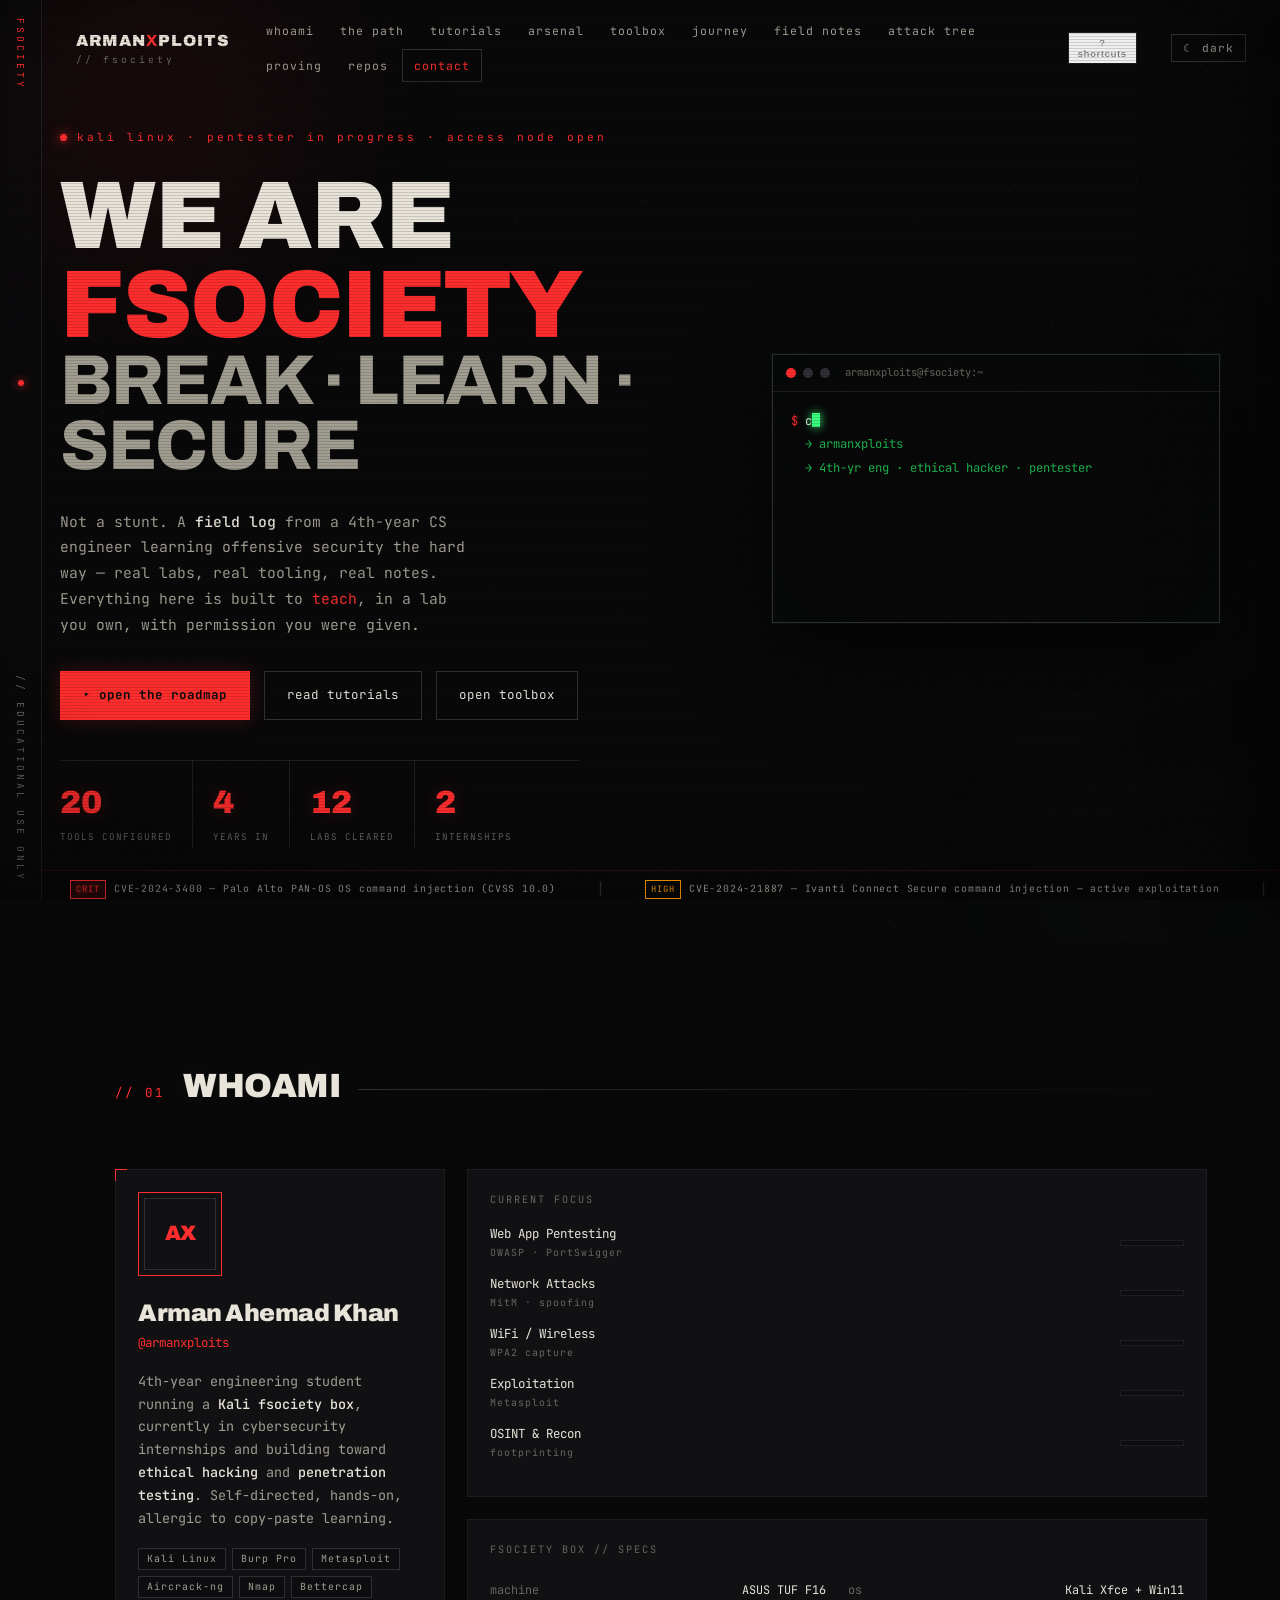
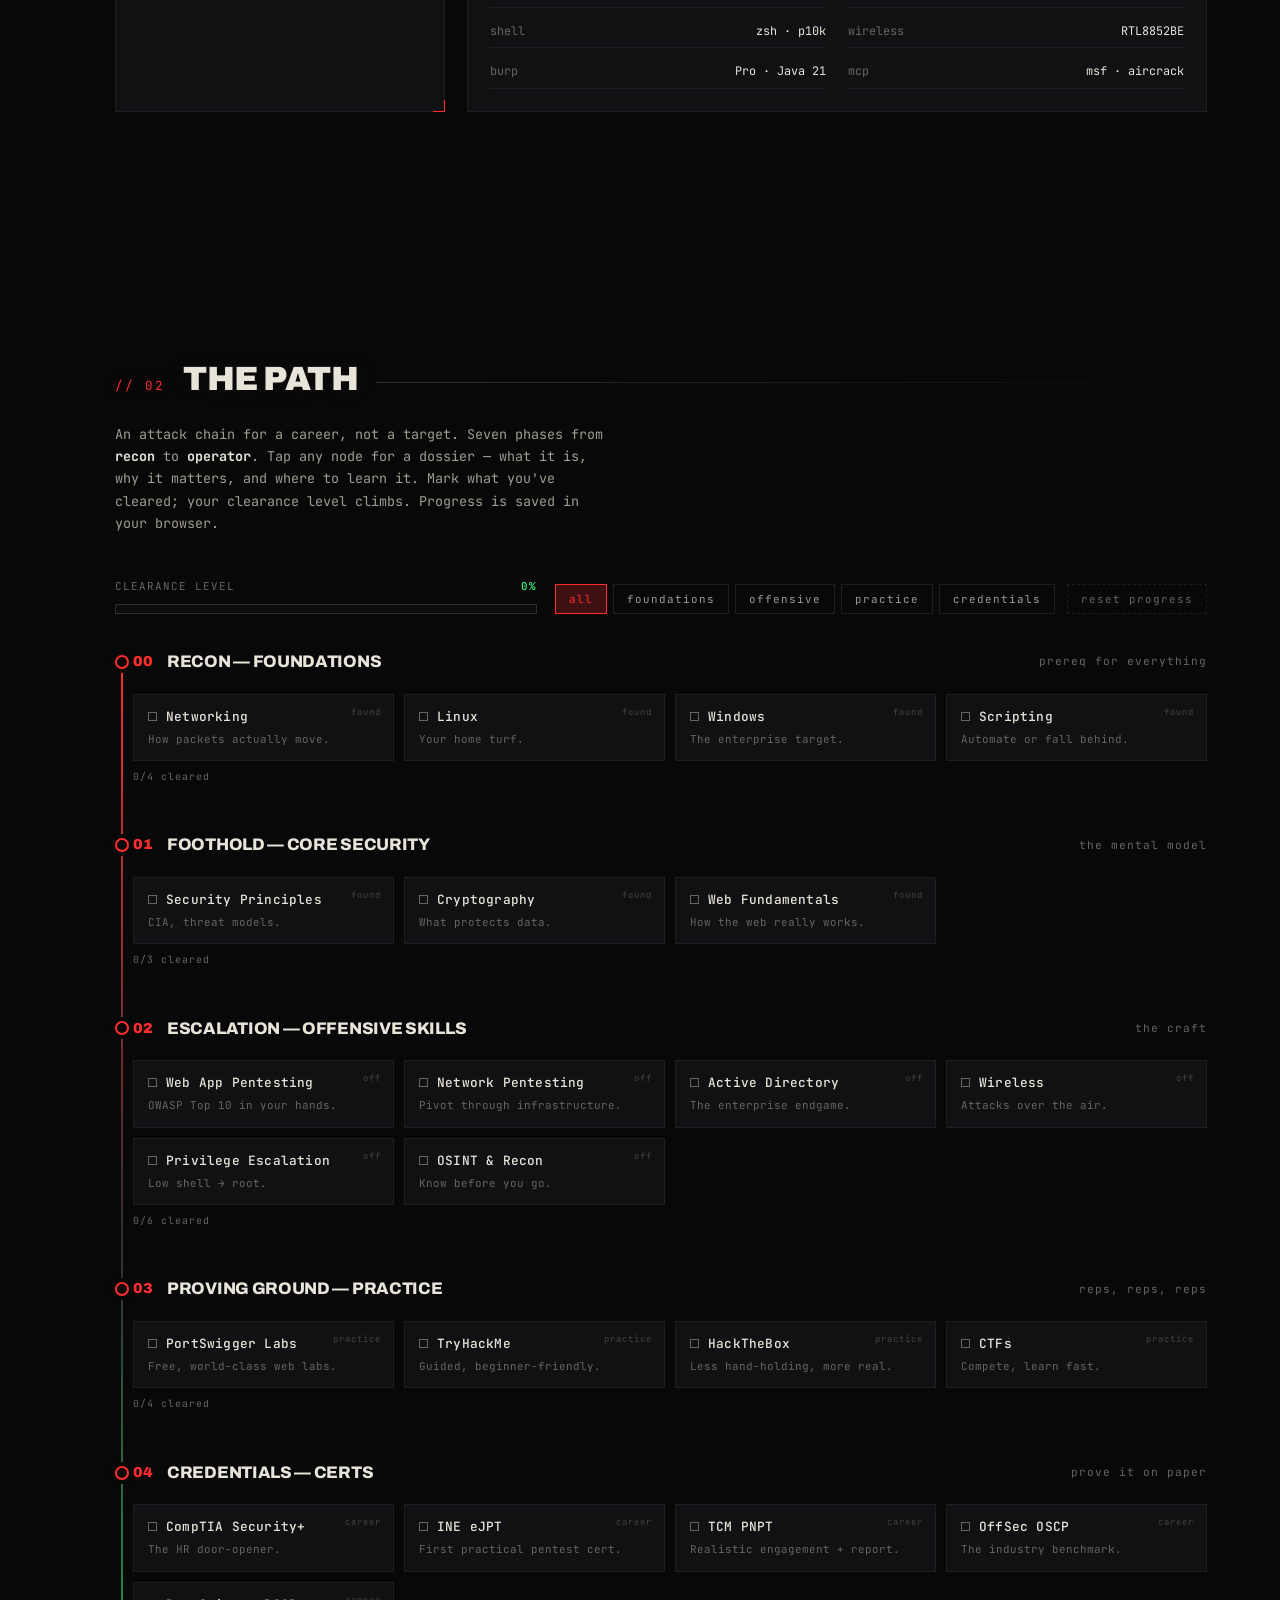
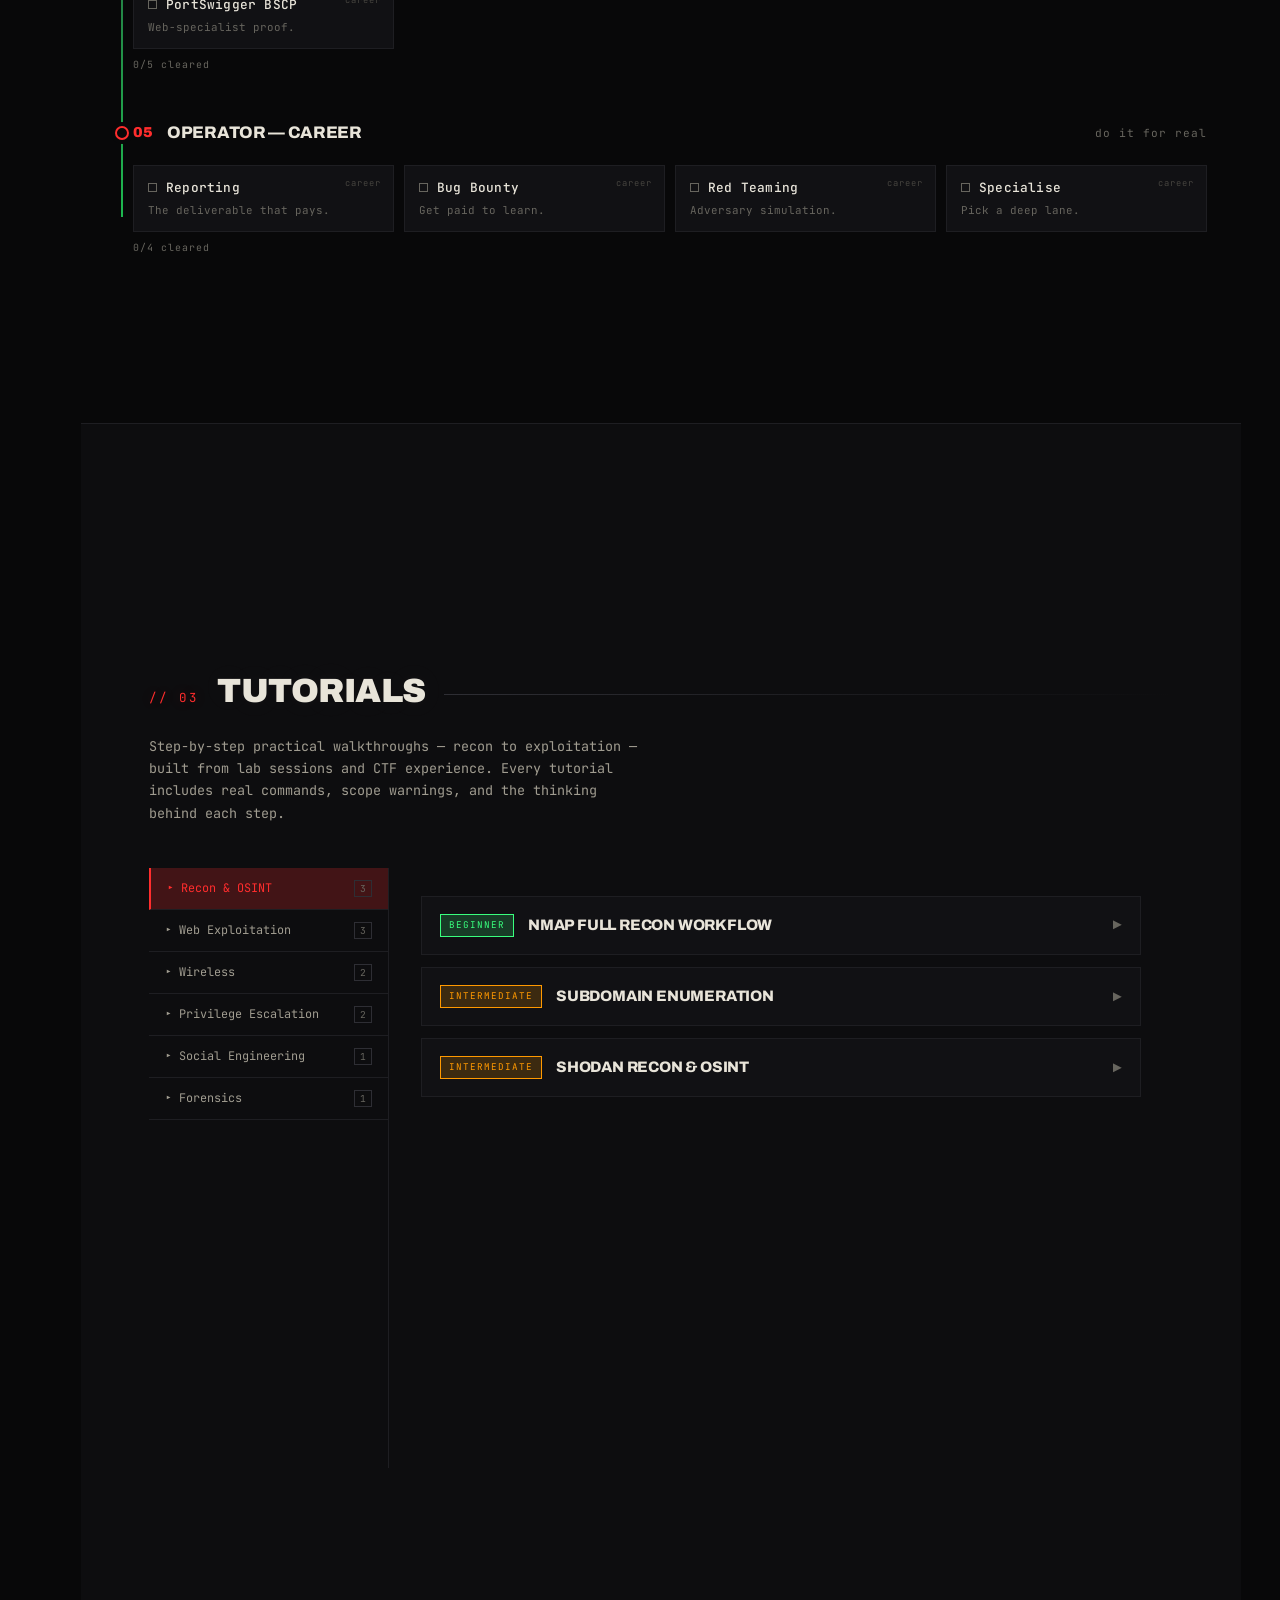
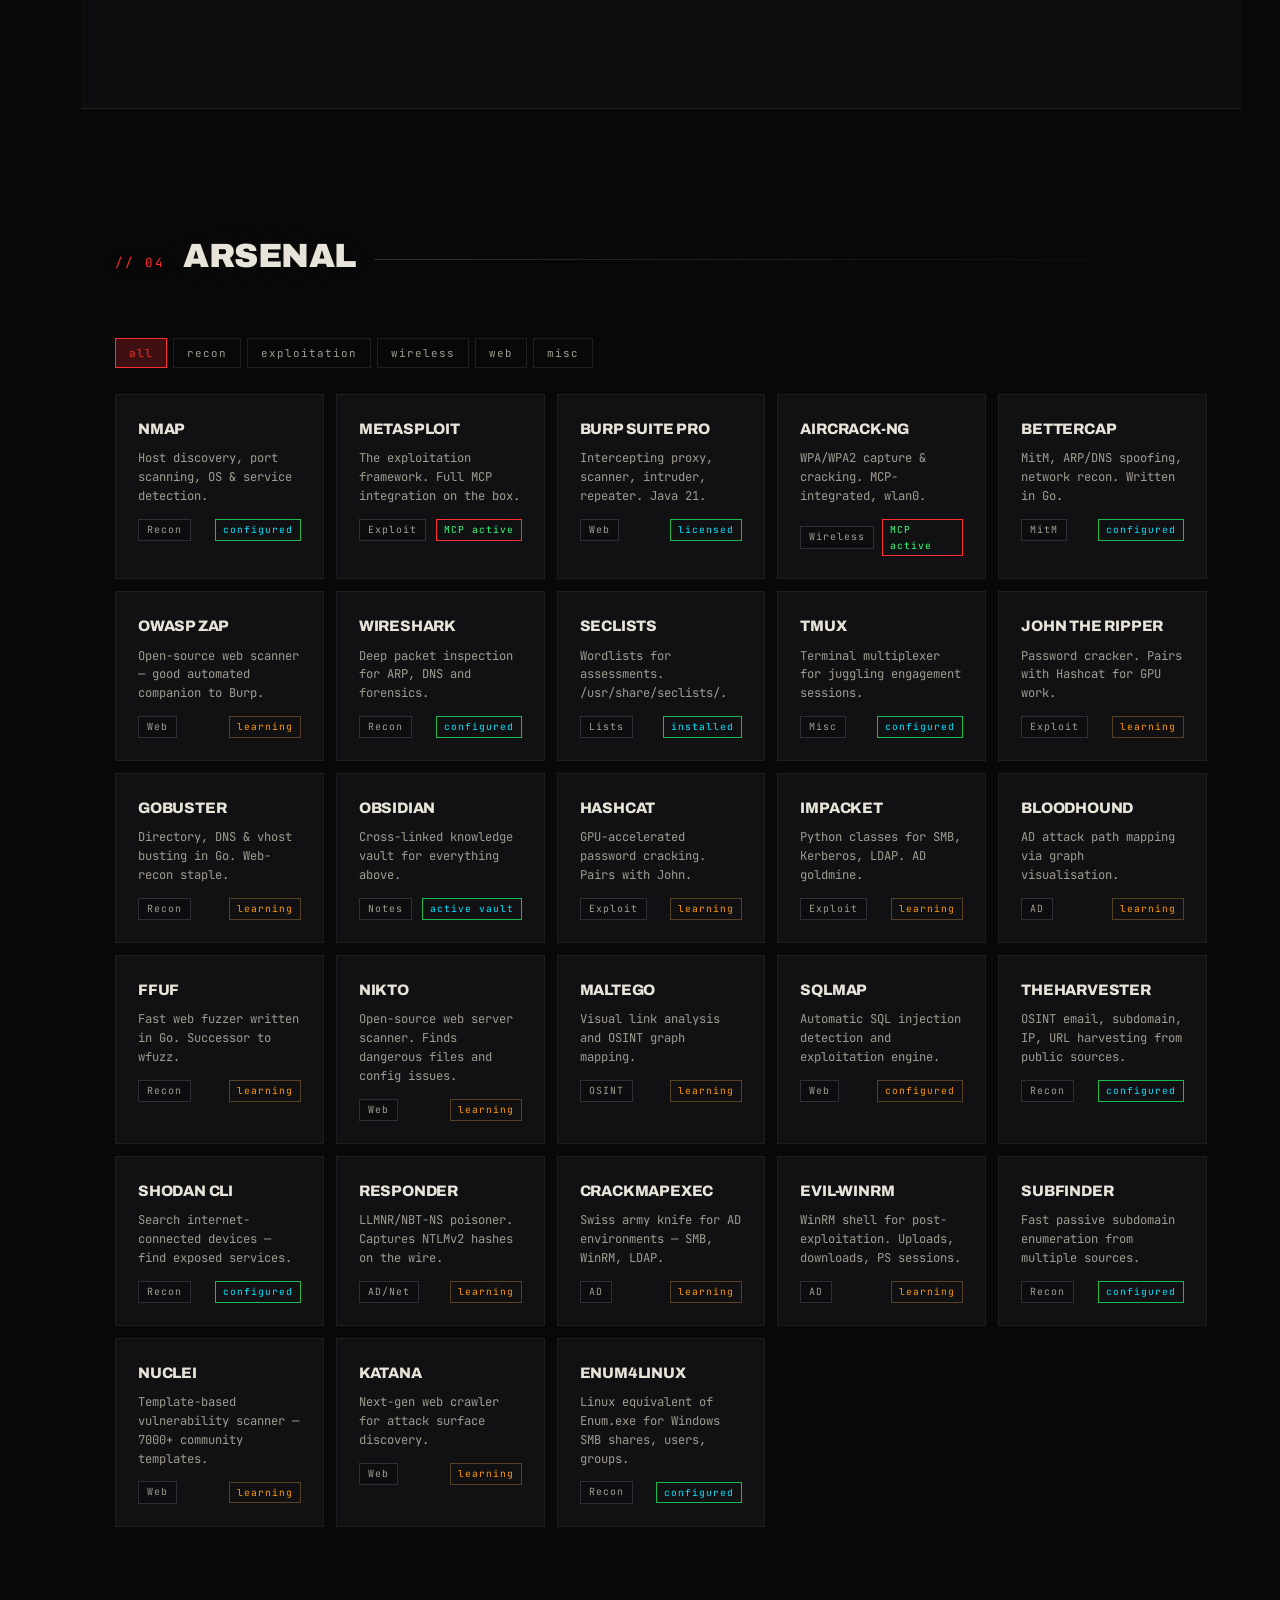
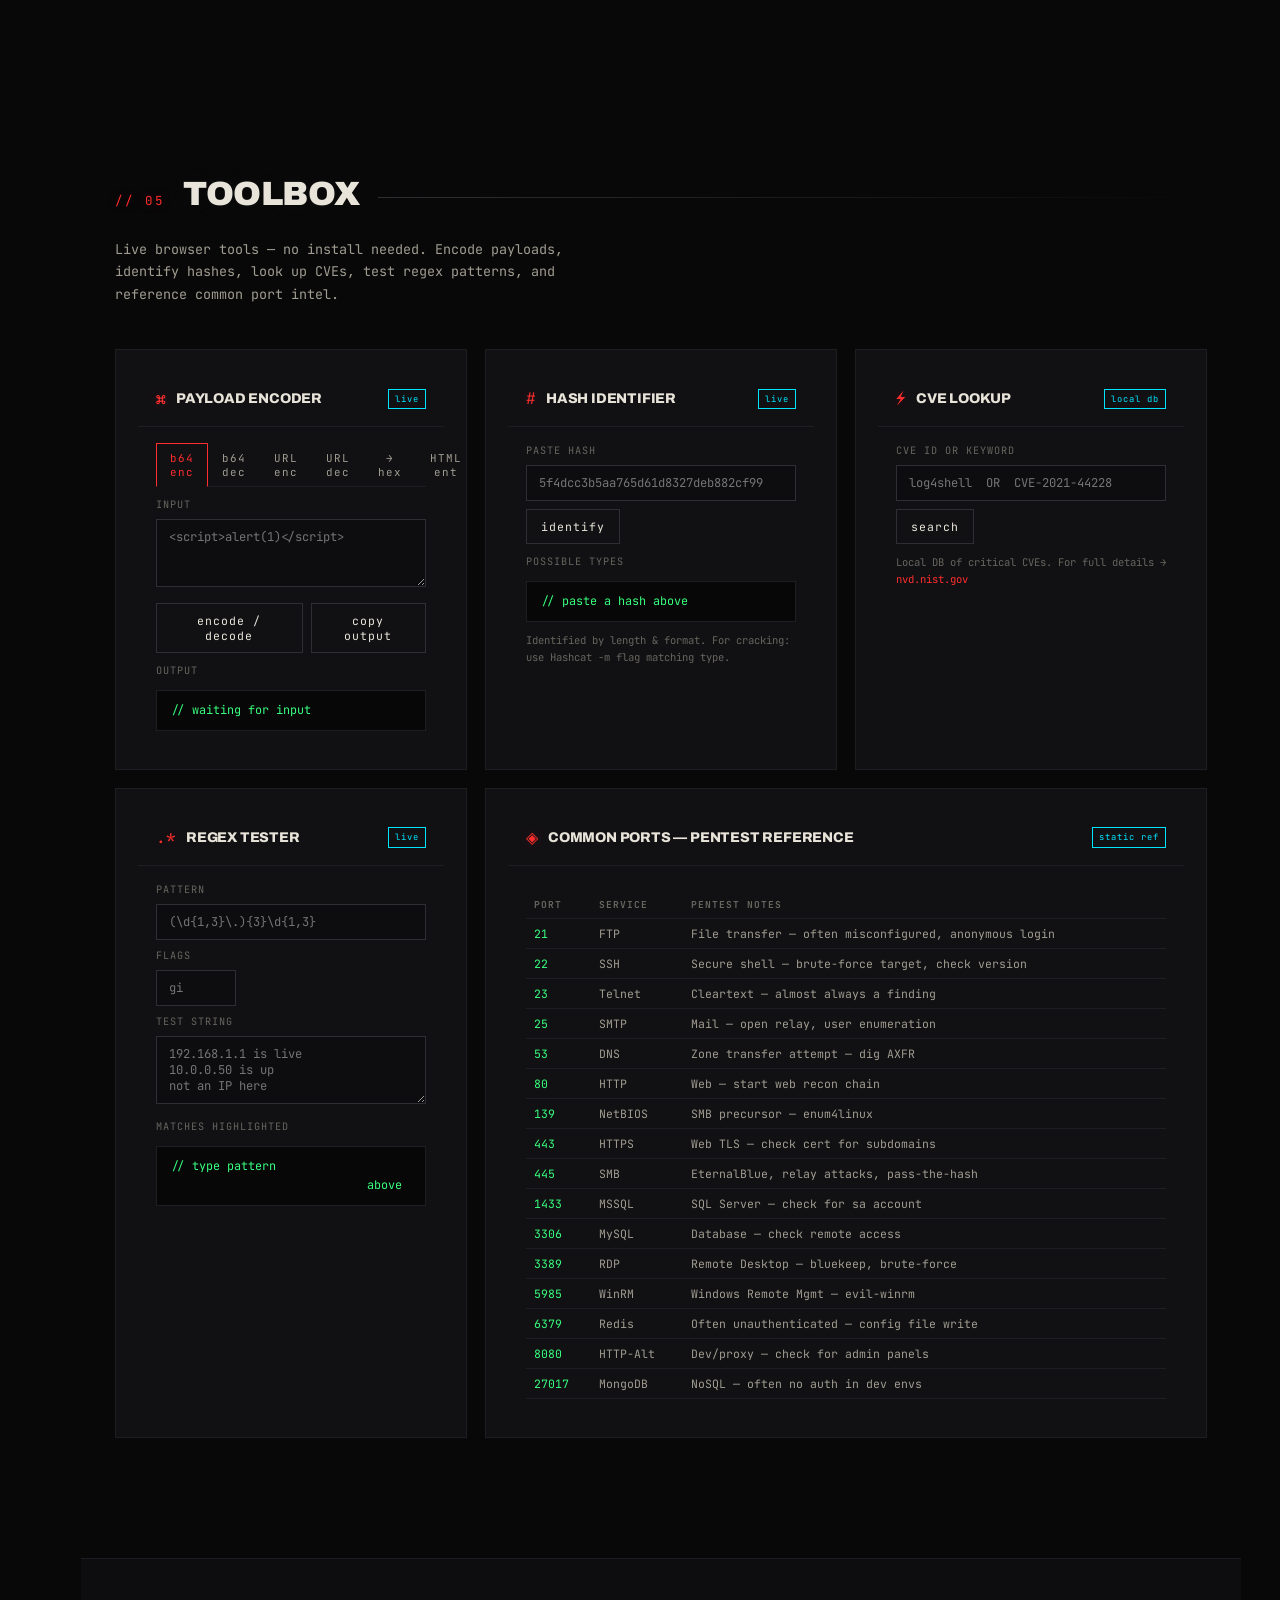
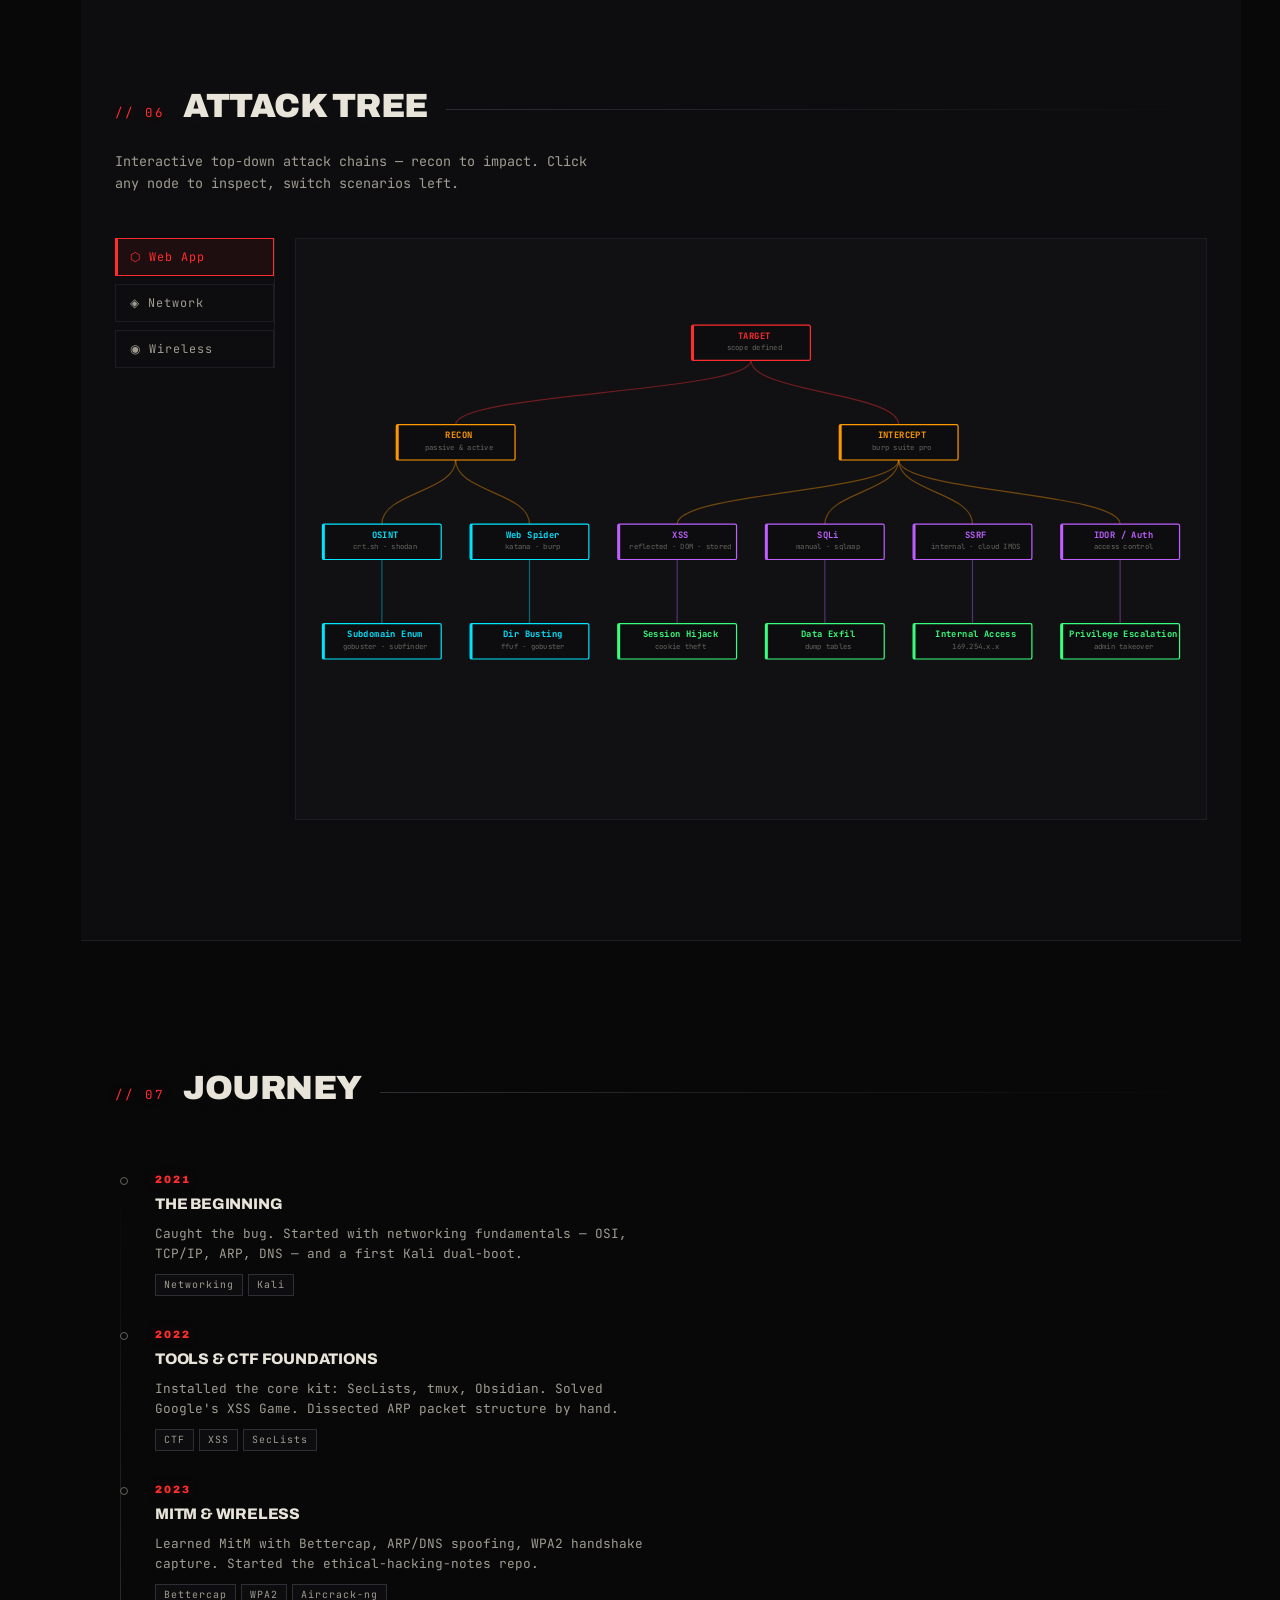
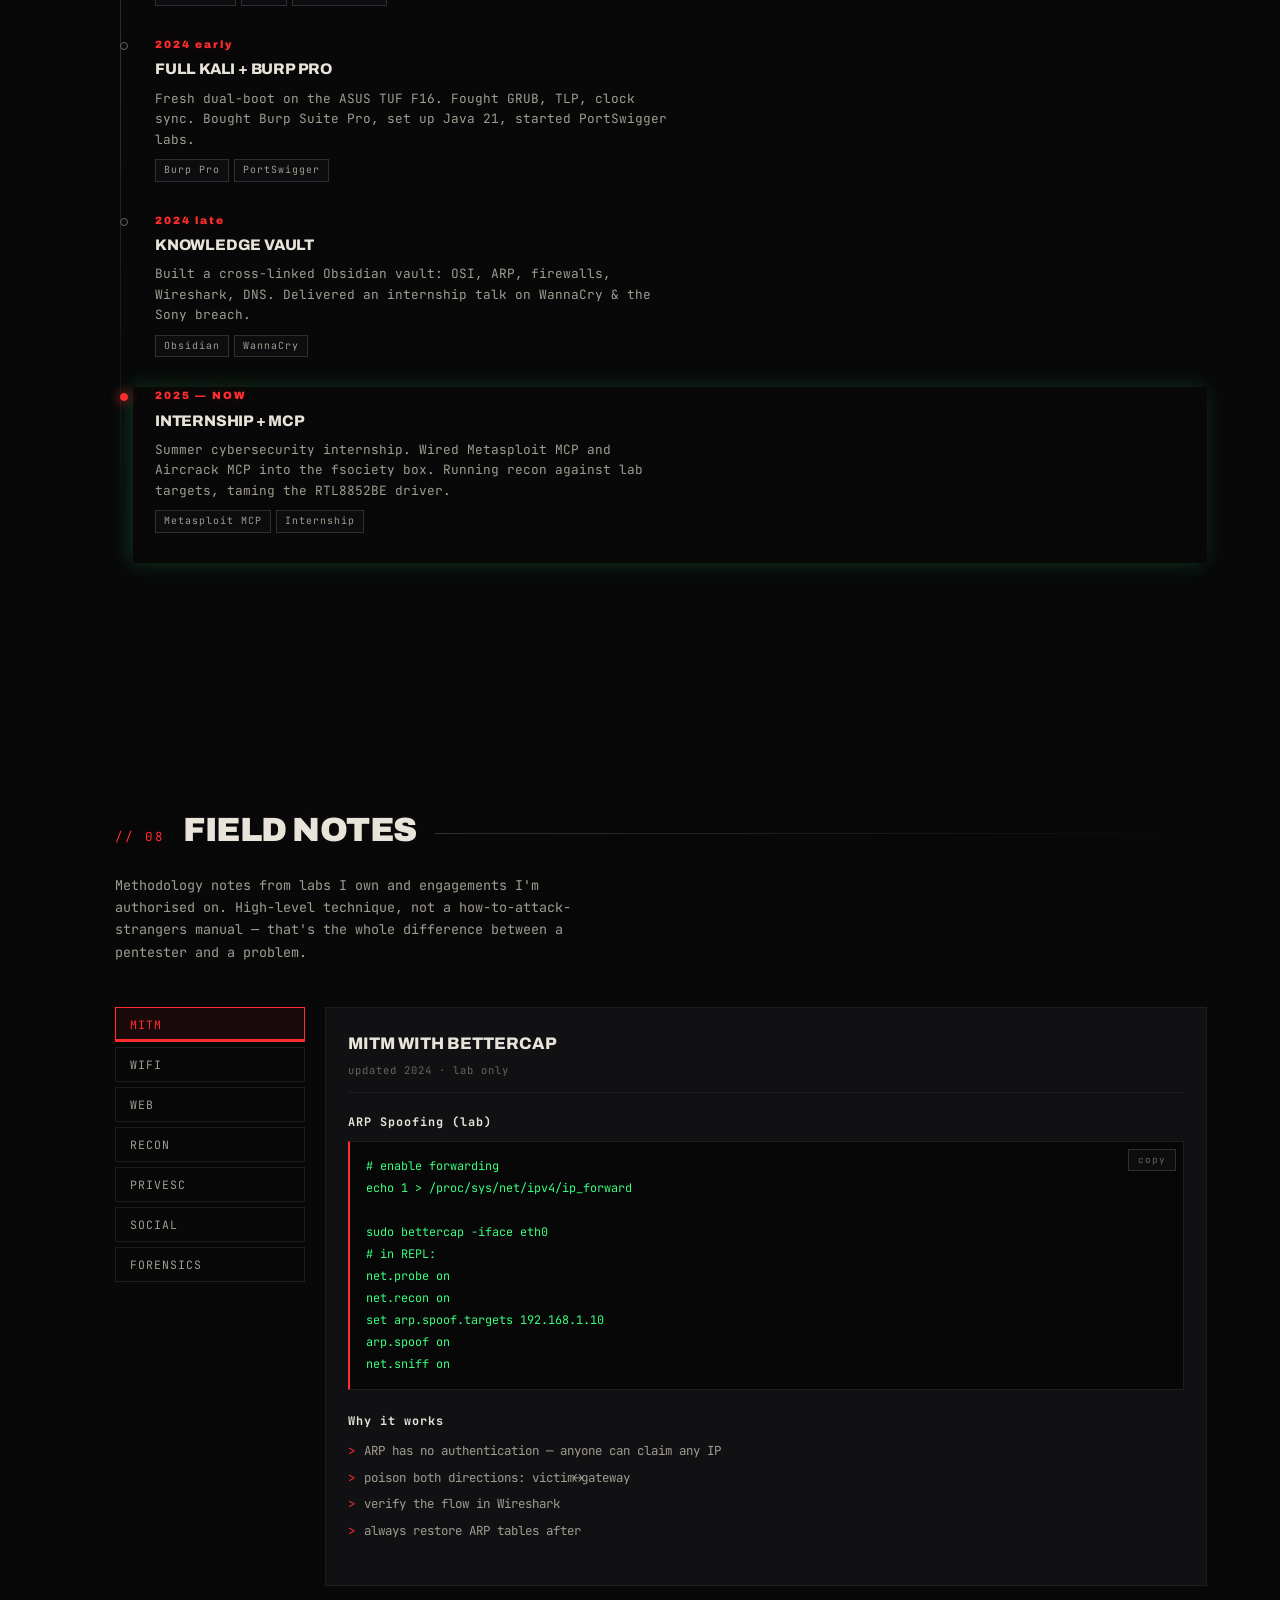
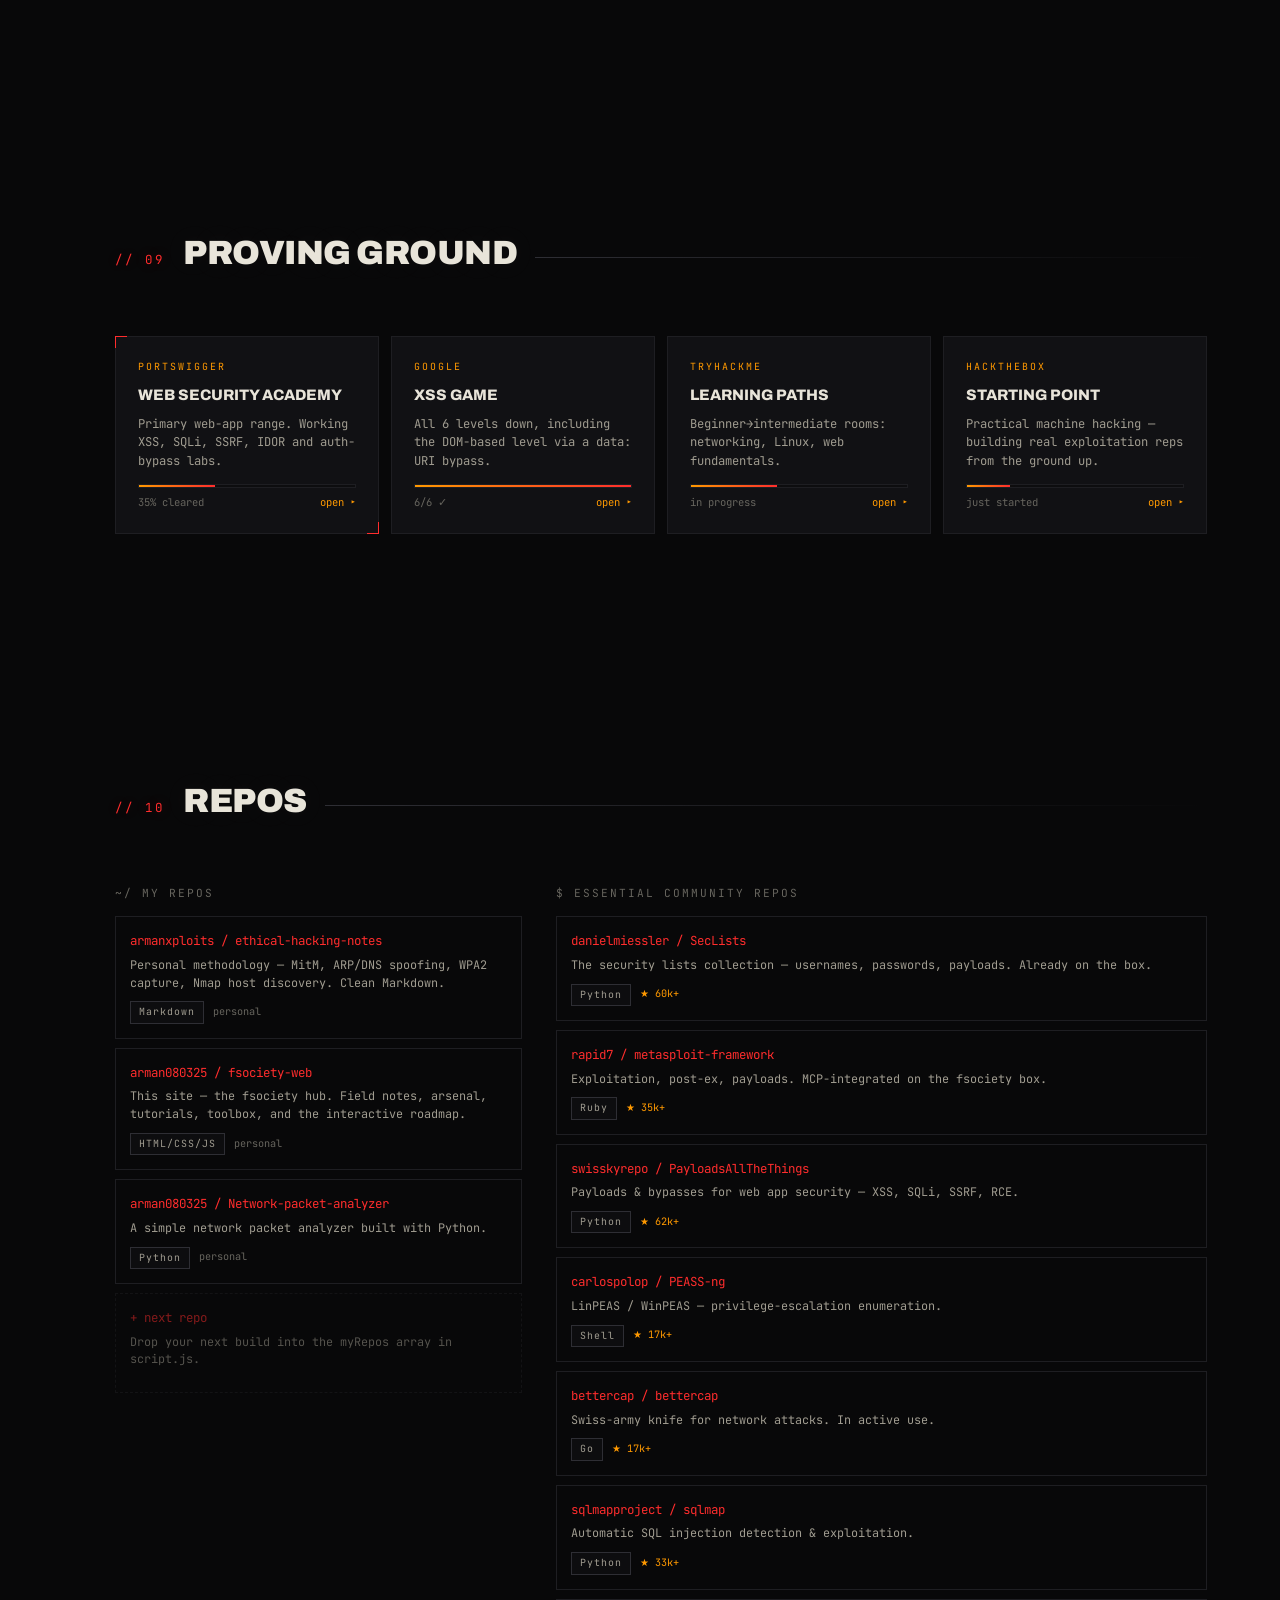
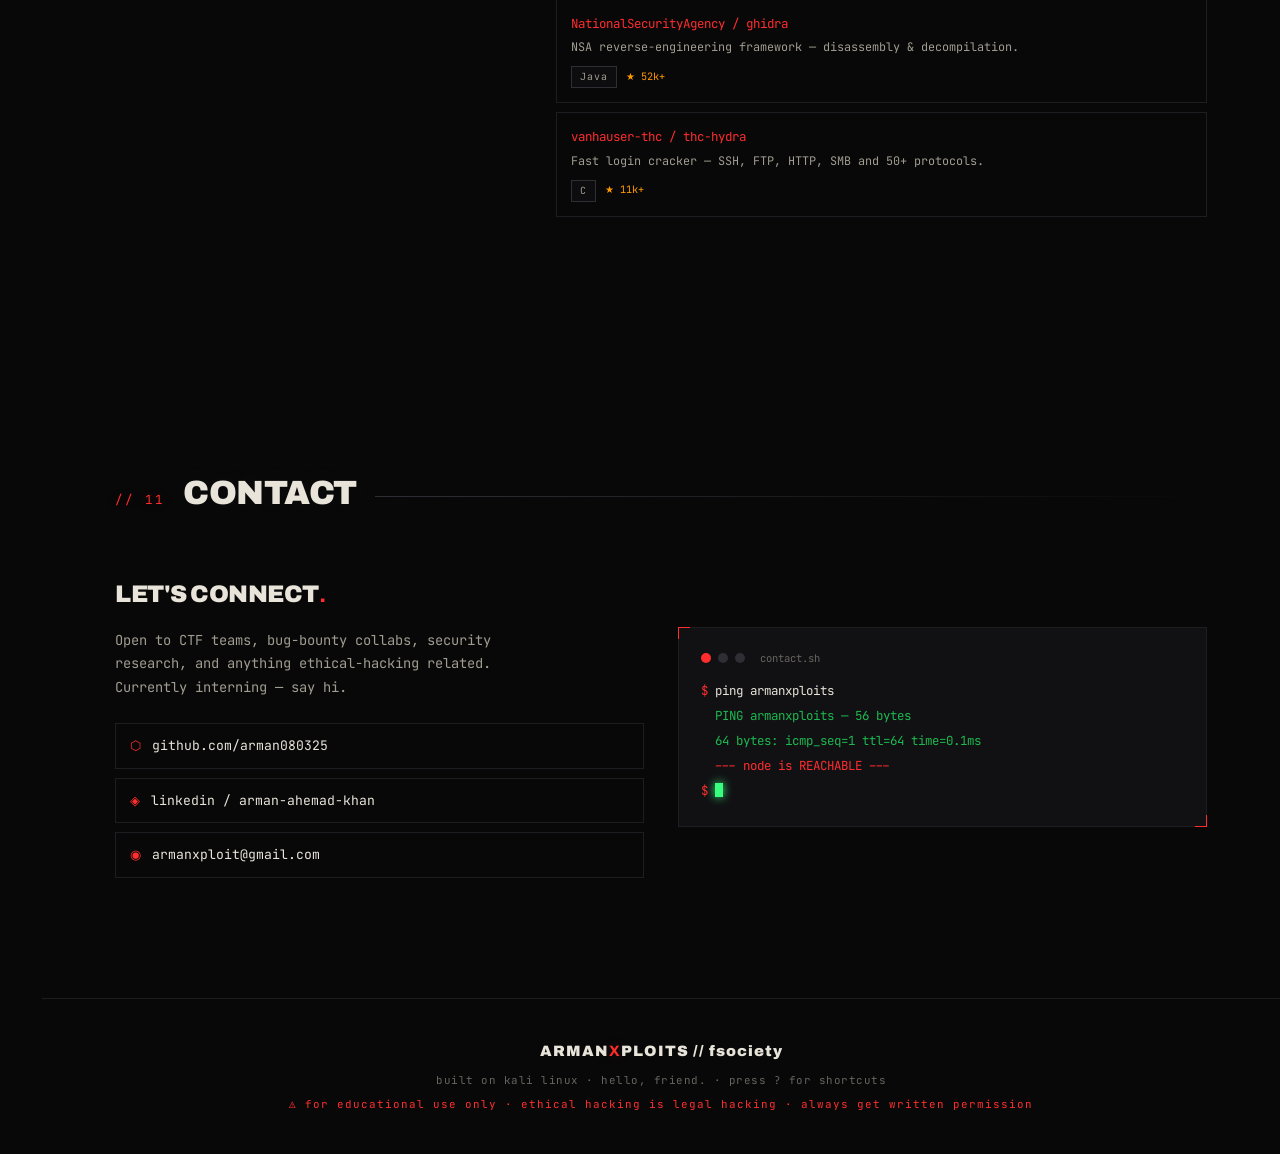
==== commit 600cc555: "Added the light mode toggle and added my own network analyzer repo" ====
--- a/index.html
+++ b/index.html
@@ -18,6 +18,8 @@
         href="https://fonts.googleapis.com/css2?family=Archivo:wght@400;600;800;900&family=JetBrains+Mono:wght@400;500;700&display=swap"
         rel="stylesheet" />
     <link rel="stylesheet" href="style.css" />
+    <link rel="stylesheet" href="theme.css">
+    <script>try { var _t = localStorage.getItem('fsoc_theme'); if (_t) document.documentElement.dataset.theme = _t; } catch (e) { }</script>
 </head>
 
 <body>
@@ -82,6 +84,7 @@
             <a href="#contact" data-s="contact">contact</a>
         </div>
         <button class="nav-kb-hint" id="kbBtn">? shortcuts</button>
+        <button class="theme-btn" id="themeToggle" title="toggle theme" aria-label="toggle theme">☾ dark</button>
         <button class="nav-burger" id="burger" aria-label="menu">≡</button>
     </nav>
 
@@ -159,7 +162,7 @@
             <div class="who">
                 <div class="panel bracket id-card rev">
                     <div class="id-avatar">AX</div>
-                    <div class="id-name">Arman</div>
+                    <div class="id-name">Arman Ahemad Khan</div>
                     <div class="id-handle">@armanxploits</div>
                     <p class="id-bio">4th-year engineering student running a <b>Kali fsociety box</b>, currently in
                         cybersecurity internships and building toward <b>ethical hacking</b> and <b>penetration
@@ -602,6 +605,12 @@
                             the interactive roadmap.</div>
                         <div class="rmeta"><span class="tag">HTML/CSS/JS</span><span>personal</span></div>
                     </a>
+                    <a class="repo" href="https://github.com/arman080325/Network-packet-analyzer.git" target="_blank"
+                        rel="noopener">
+                        <div class="rname">arman080325 / Network-packet-analyzer</div>
+                        <div class="rdesc">A simple network packet analyzer built with Python.</div>
+                        <div class="rmeta"><span class="tag">Python</span><span>personal</span></div>
+                    </a>
                     <div class="repo add">
                         <div class="rname">+ next repo</div>
                         <div class="rdesc">Drop your next build into the myRepos array in script.js.</div>
--- a/theme.css
+++ b/theme.css
@@ -0,0 +1,38 @@
+/* ============================================================
+   theme.css — fsociety light-mode + theme toggle button
+   link this AFTER style.css in <head>
+   ============================================================ */
+
+/* toggle button (used in both modes) */
+.theme-btn{
+  margin-left:10px;background:none;border:1px solid var(--line2);color:var(--bone-dim);
+  font-family:var(--mono);font-size:.7rem;letter-spacing:1px;padding:6px 11px;cursor:pointer;
+  display:inline-flex;align-items:center;gap:7px;transition:.2s var(--ease);white-space:nowrap;
+}
+.theme-btn:hover{color:var(--signal);border-color:var(--signal)}
+@media(max-width:880px){.theme-btn{margin-left:auto;margin-right:8px}}
+
+/* ===== LIGHT MODE ===== */
+[data-theme="light"]{
+  --void:#e9e7e0; --void2:#f2f0ea; --panel:#fbfaf6; --panel2:#efece4;
+  --line:#d7d4cb; --line2:#bfbbb0;
+  --bone:#18181a; --bone-dim:#45433e; --ash:#74726a; --ash2:#9a978d;
+  --signal:#c1271b; --signal-soft:#d8392b; --signal-glow:rgba(193,39,27,.12);
+  --phosphor:#2e7d3e; --phosphor-dim:#587a53; --ember:#996117;
+}
+[data-theme="light"] .scan{opacity:.16;background:repeating-linear-gradient(0deg,transparent 0 2px,rgba(0,0,0,.045) 2px 3px)}
+[data-theme="light"] .vign{background:radial-gradient(120% 90% at 50% 40%,transparent 60%,rgba(120,116,104,.12) 100%)}
+[data-theme="light"] .grain{opacity:.05;mix-blend-mode:multiply}
+[data-theme="light"] nav.solid{background:rgba(233,231,224,.88);border-color:var(--line)}
+[data-theme="light"] .rail{background:rgba(233,231,224,.6)}
+[data-theme="light"] .dossier-scrim{background:rgba(60,58,52,.34)}
+[data-theme="light"] #netcanvas{opacity:.16}
+
+/* terminals stay dark — a real terminal on a light desk */
+[data-theme="light"] .term{background:#0b0b0c;border-color:#2a2a2e;box-shadow:0 22px 60px rgba(80,70,60,.18)}
+[data-theme="light"] .term-bar{border-color:#26262a}
+[data-theme="light"] .term-body{color:#cfcabb}
+[data-theme="light"] .term-body .cm{color:#e8f5ee}
+[data-theme="light"] .term-body .out{color:#7fa279}
+[data-theme="light"] pre.code{background:#0b0b0c;border-color:#26262a;border-left-color:var(--signal)}
+[data-theme="light"] pre.code code{color:#8fb98a}
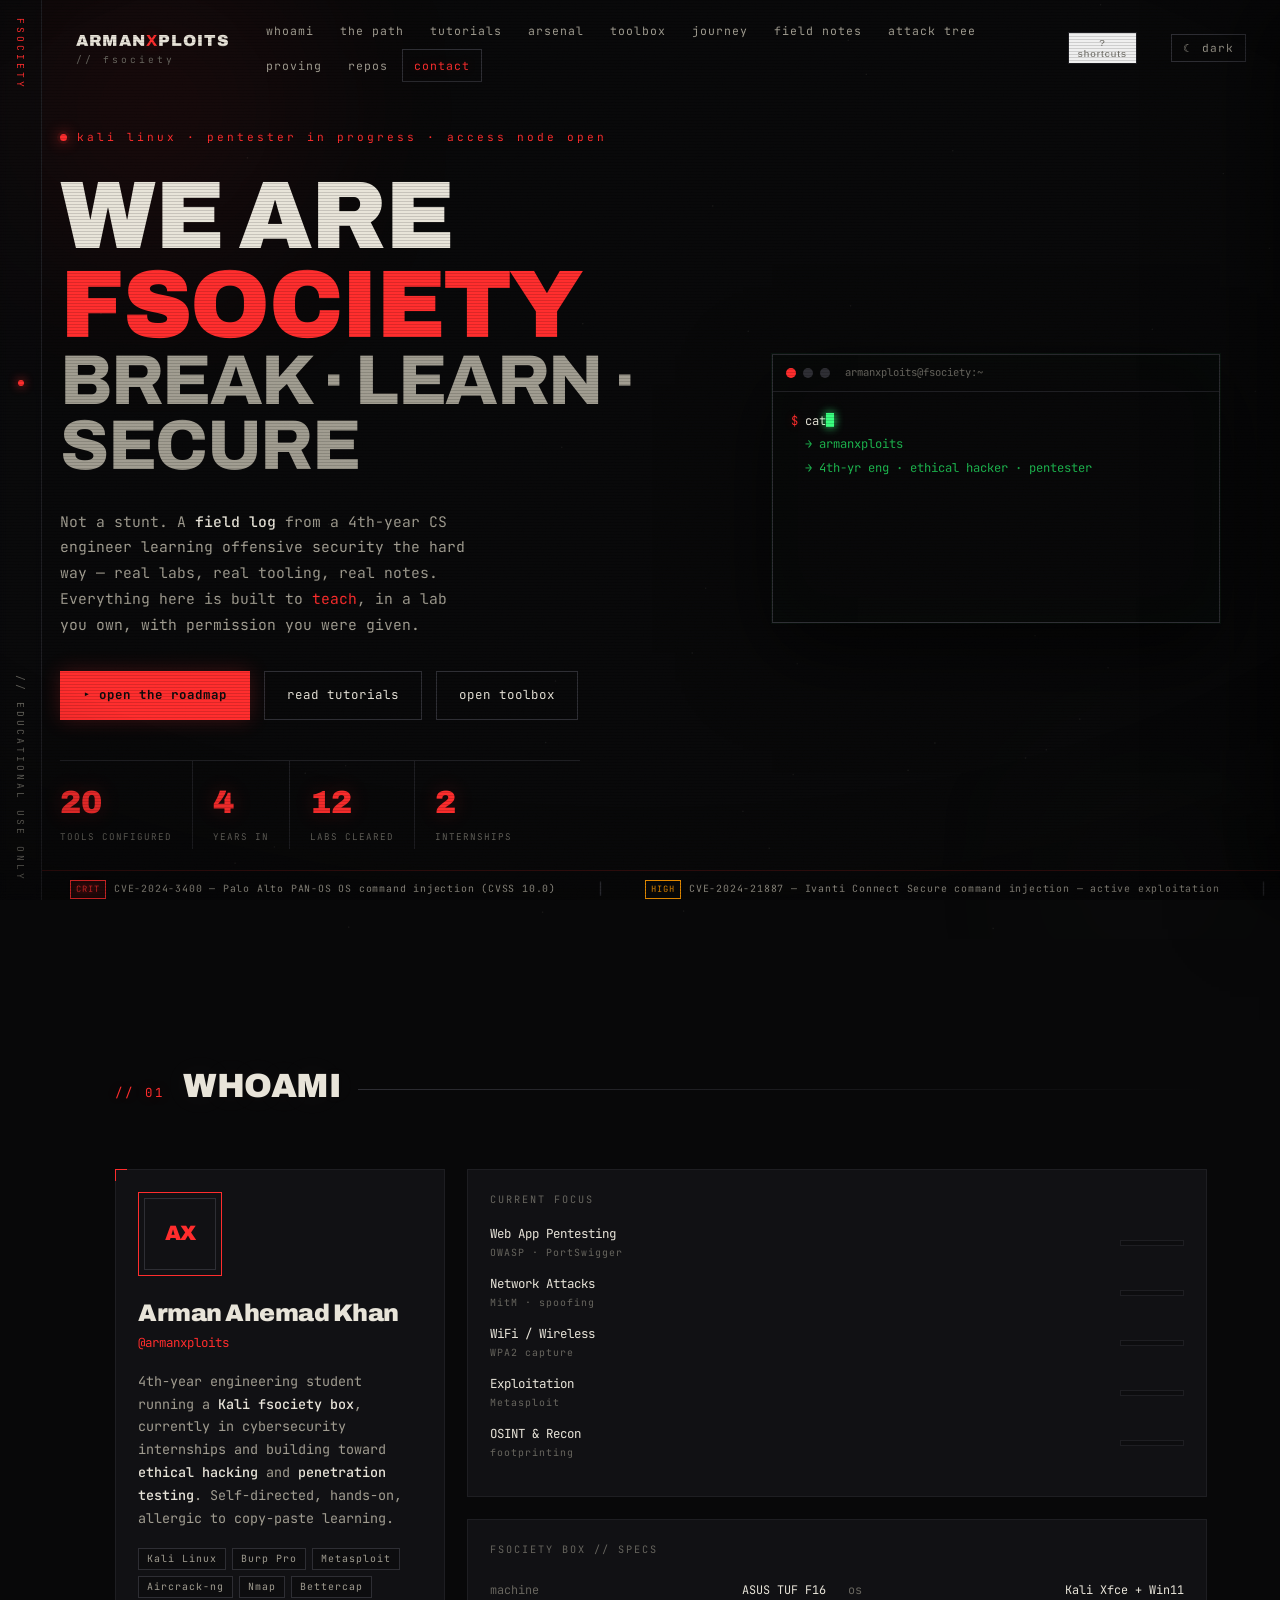
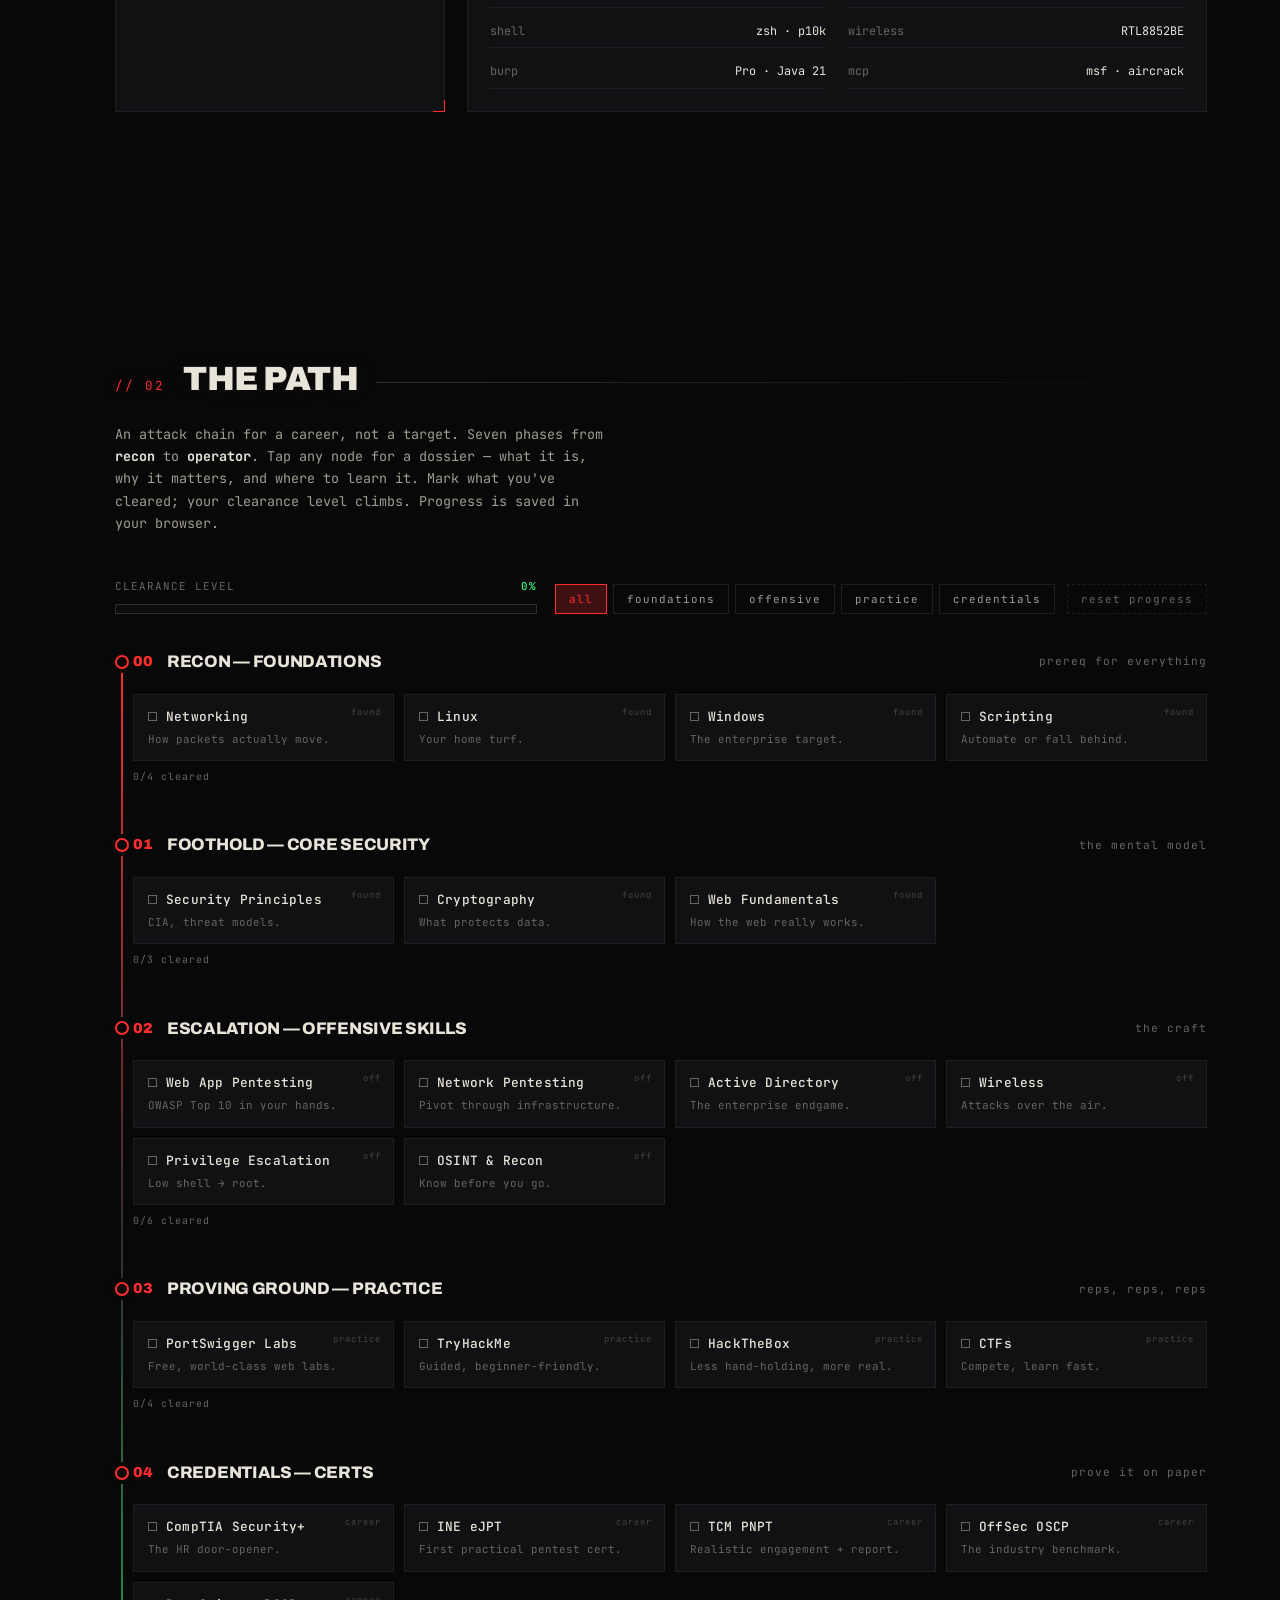
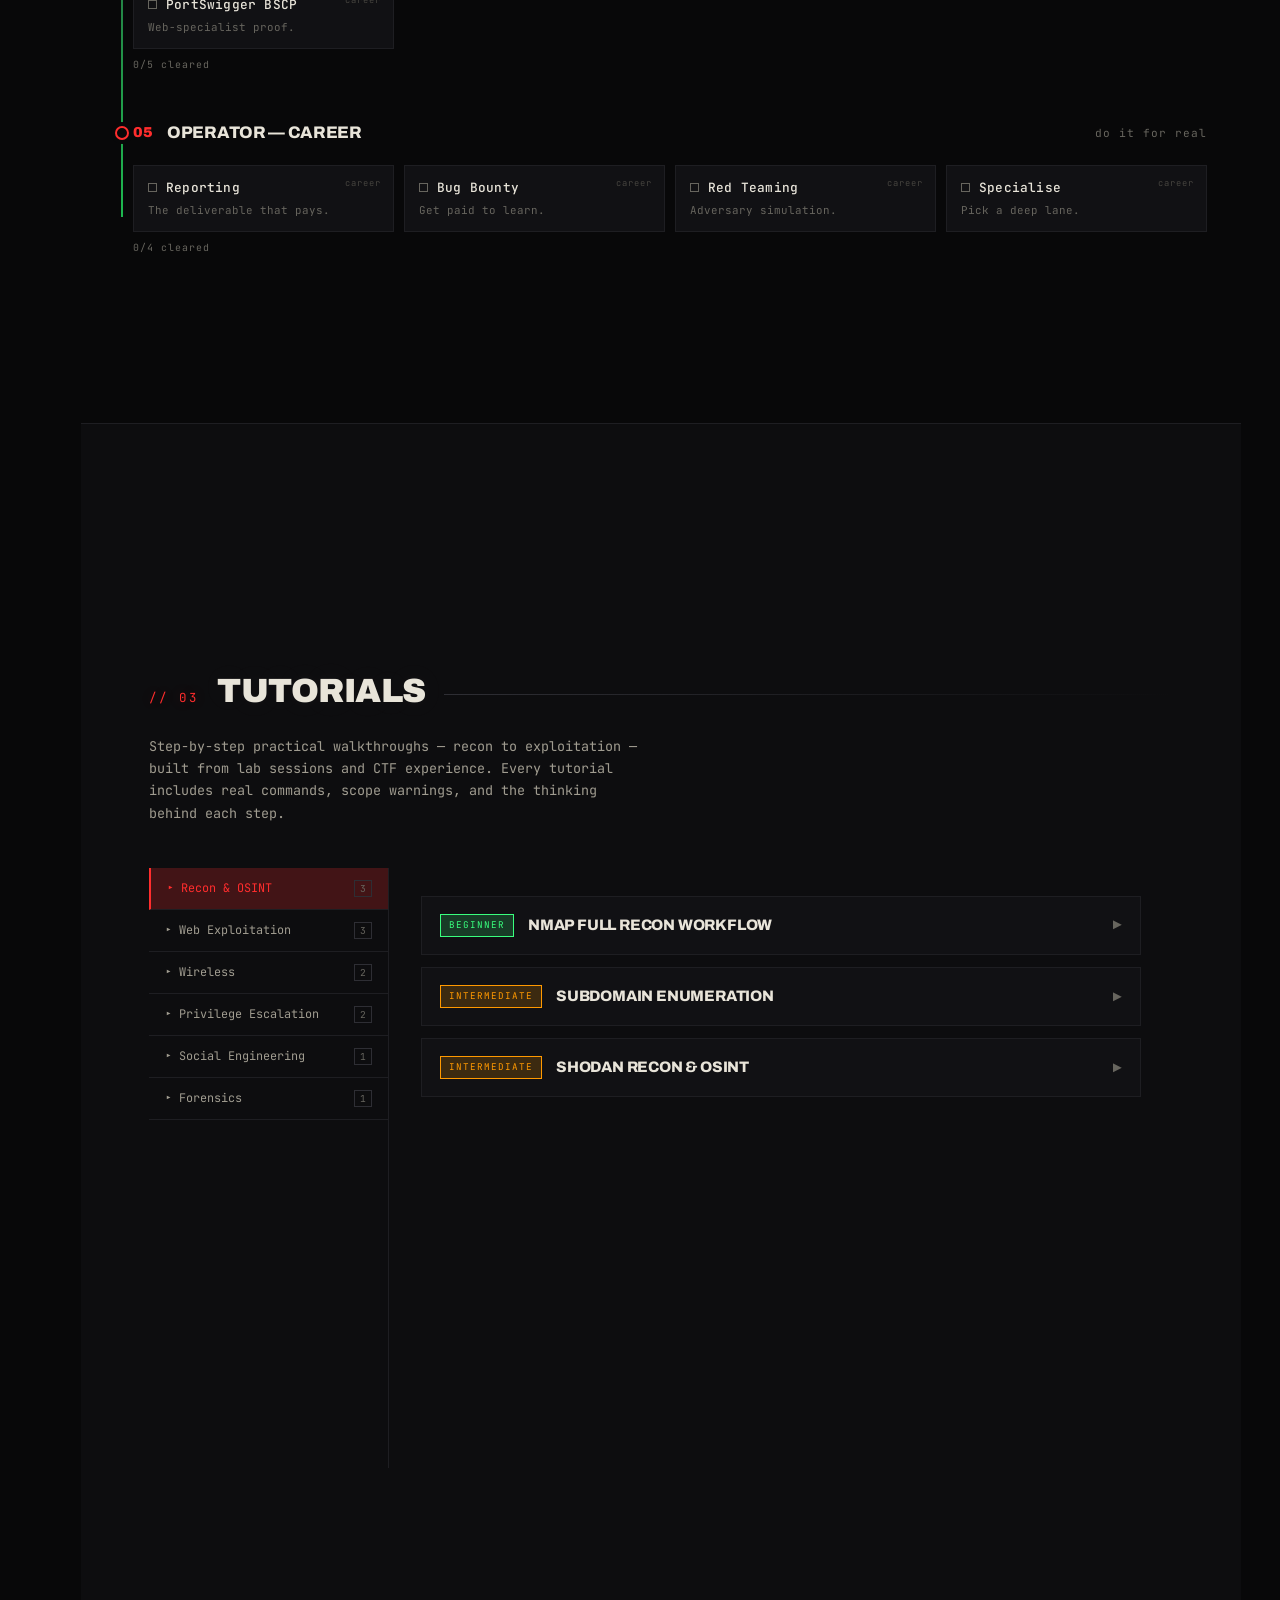
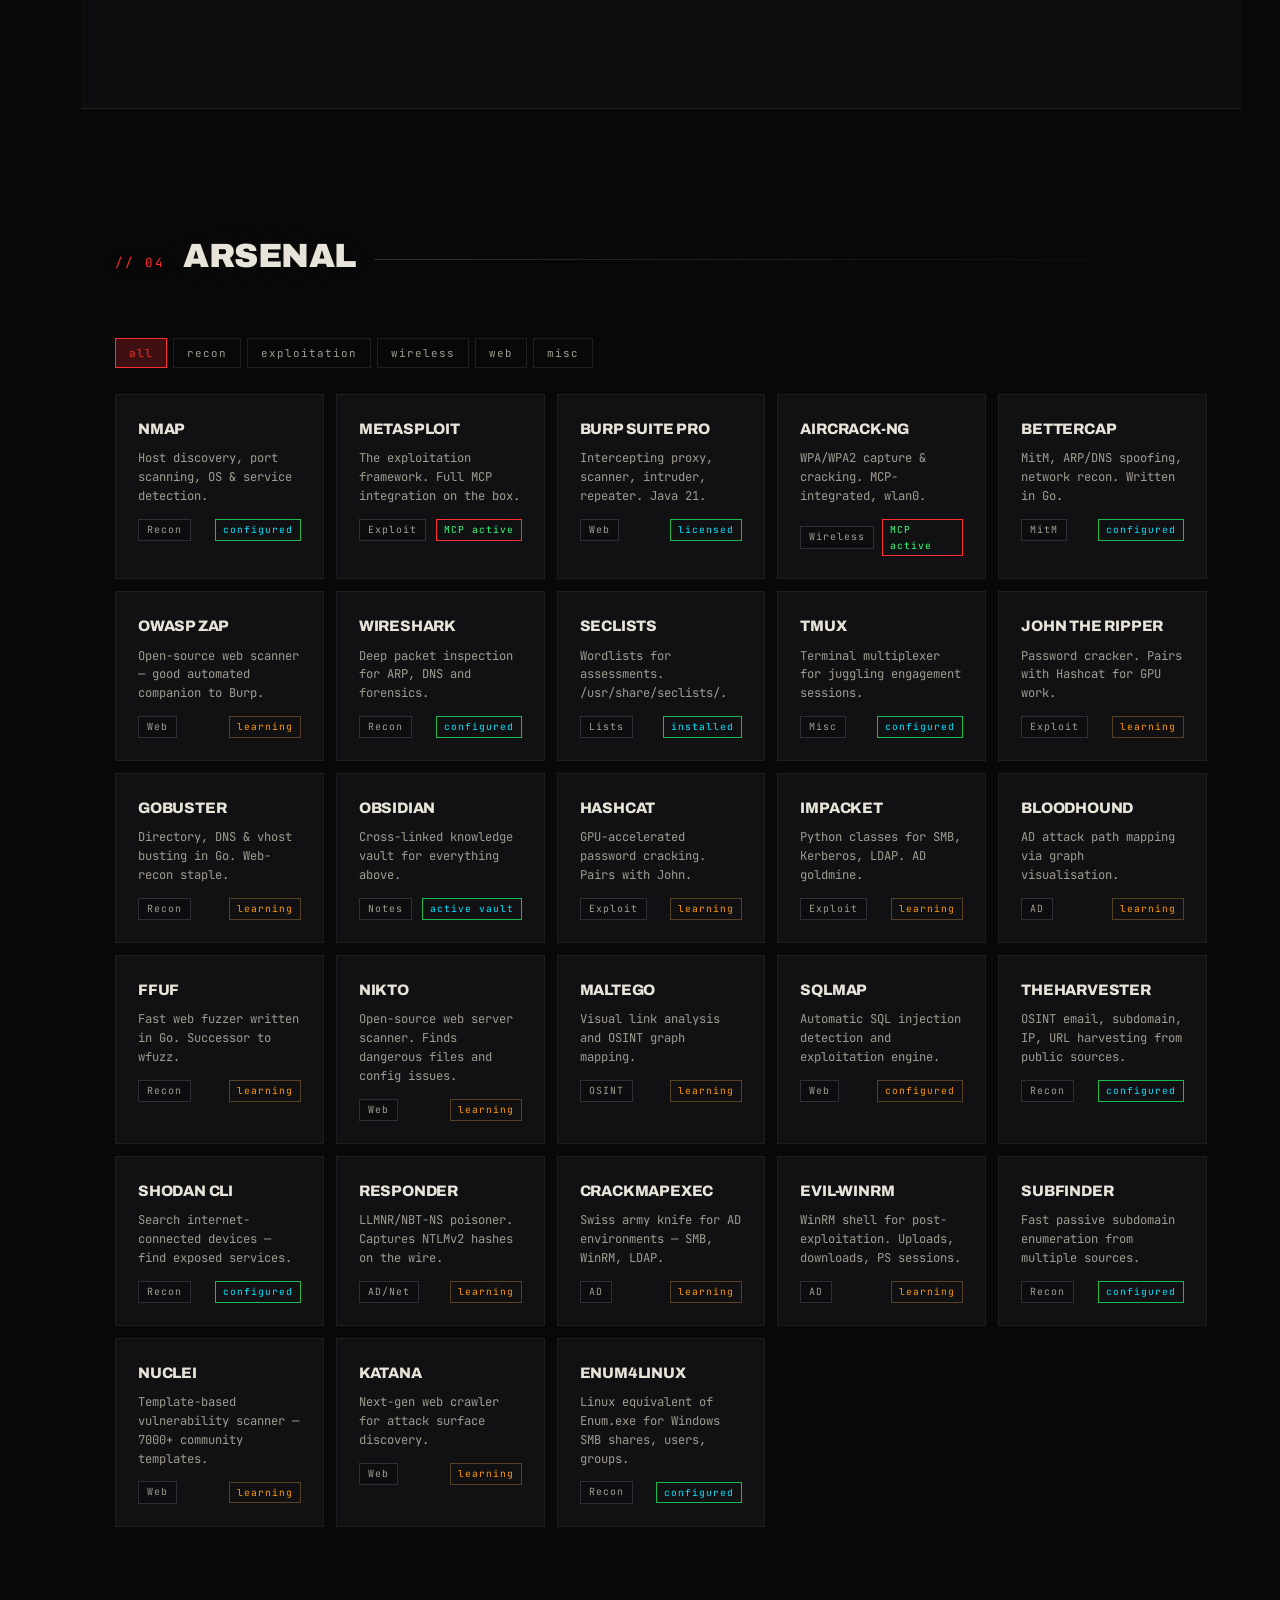
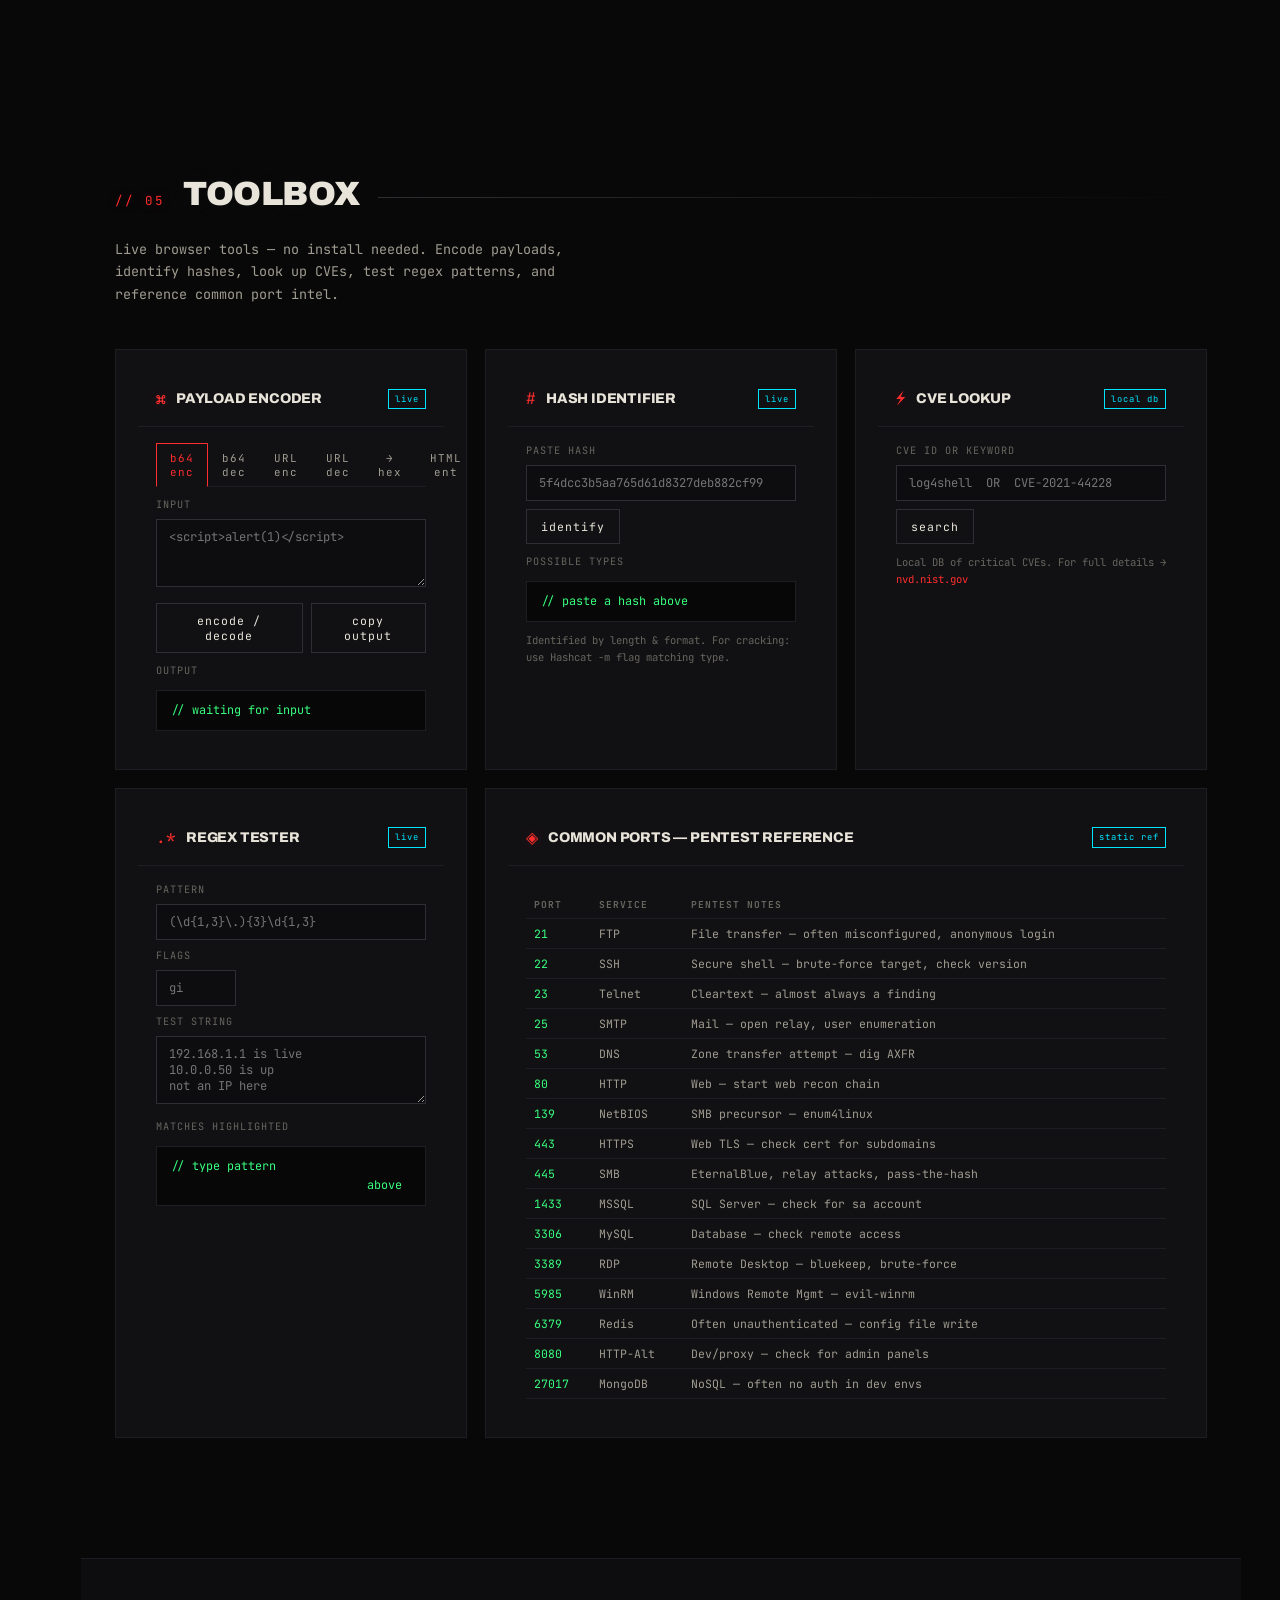
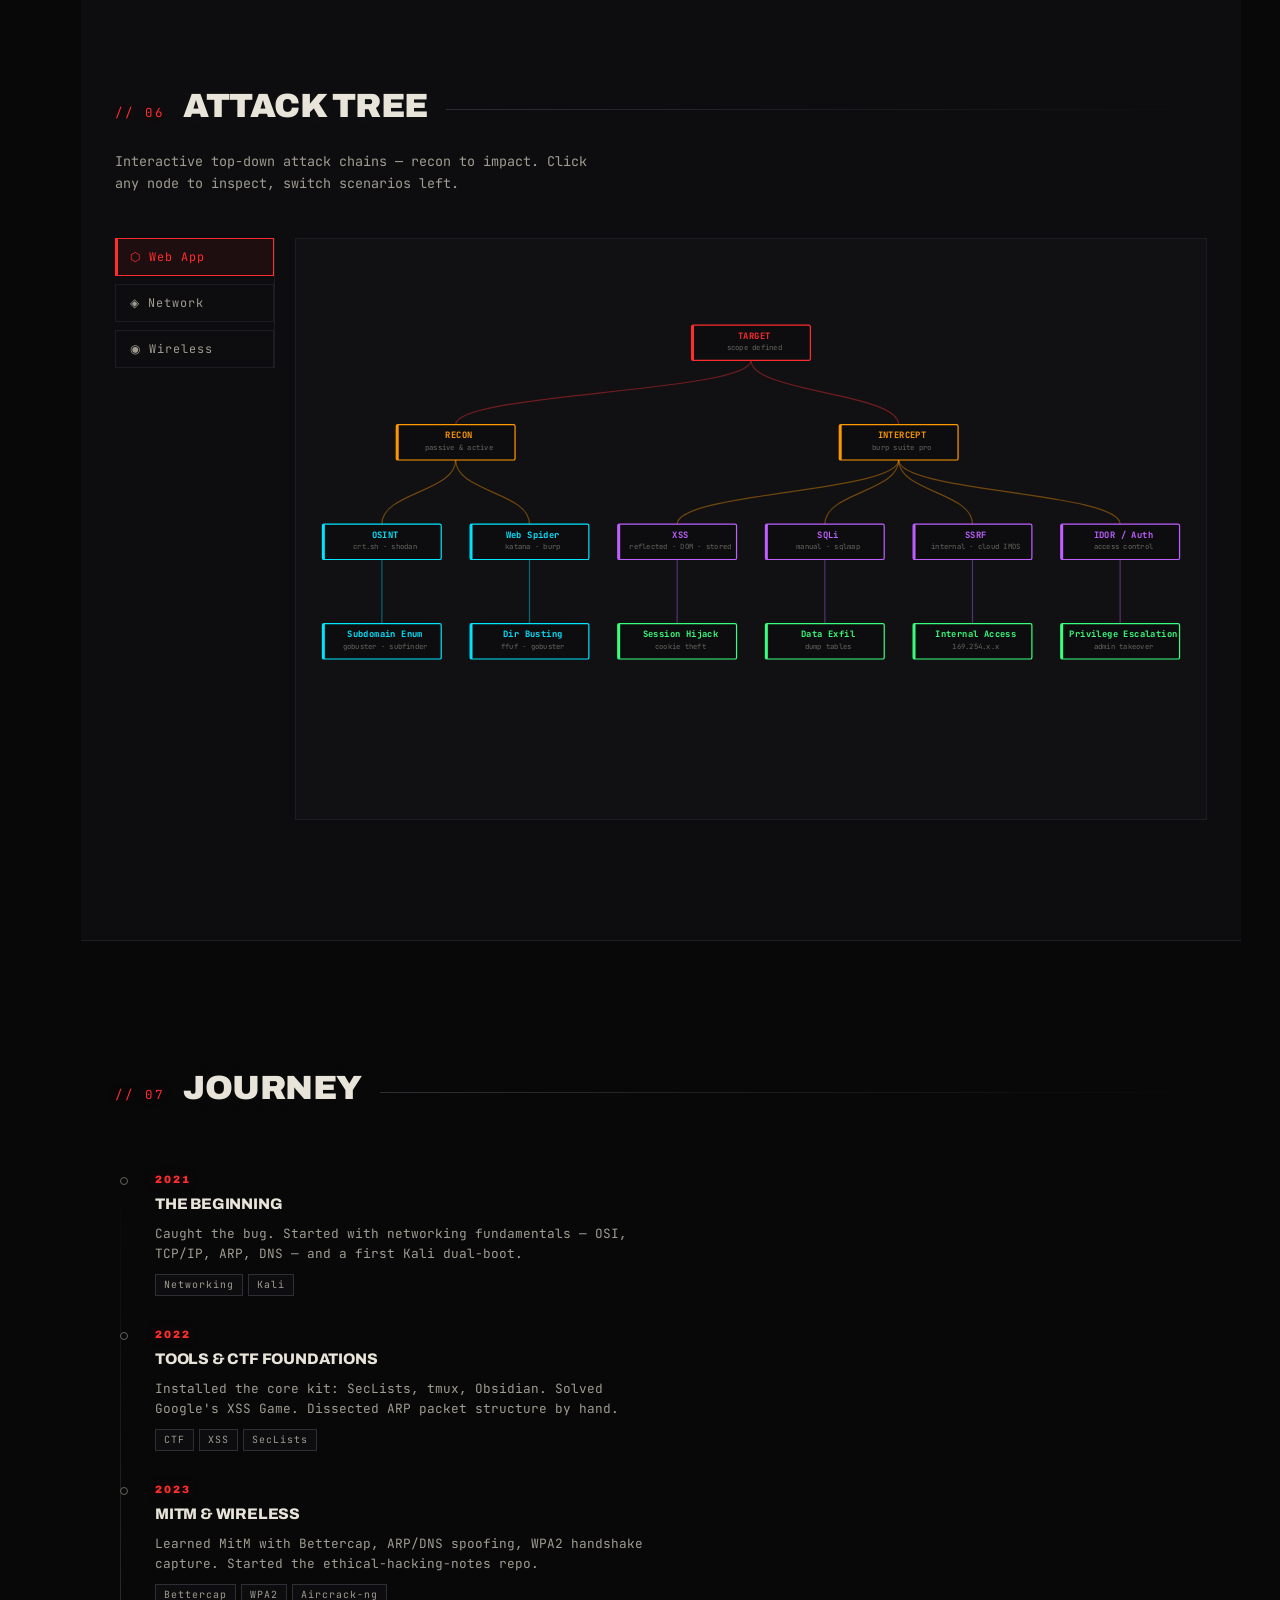
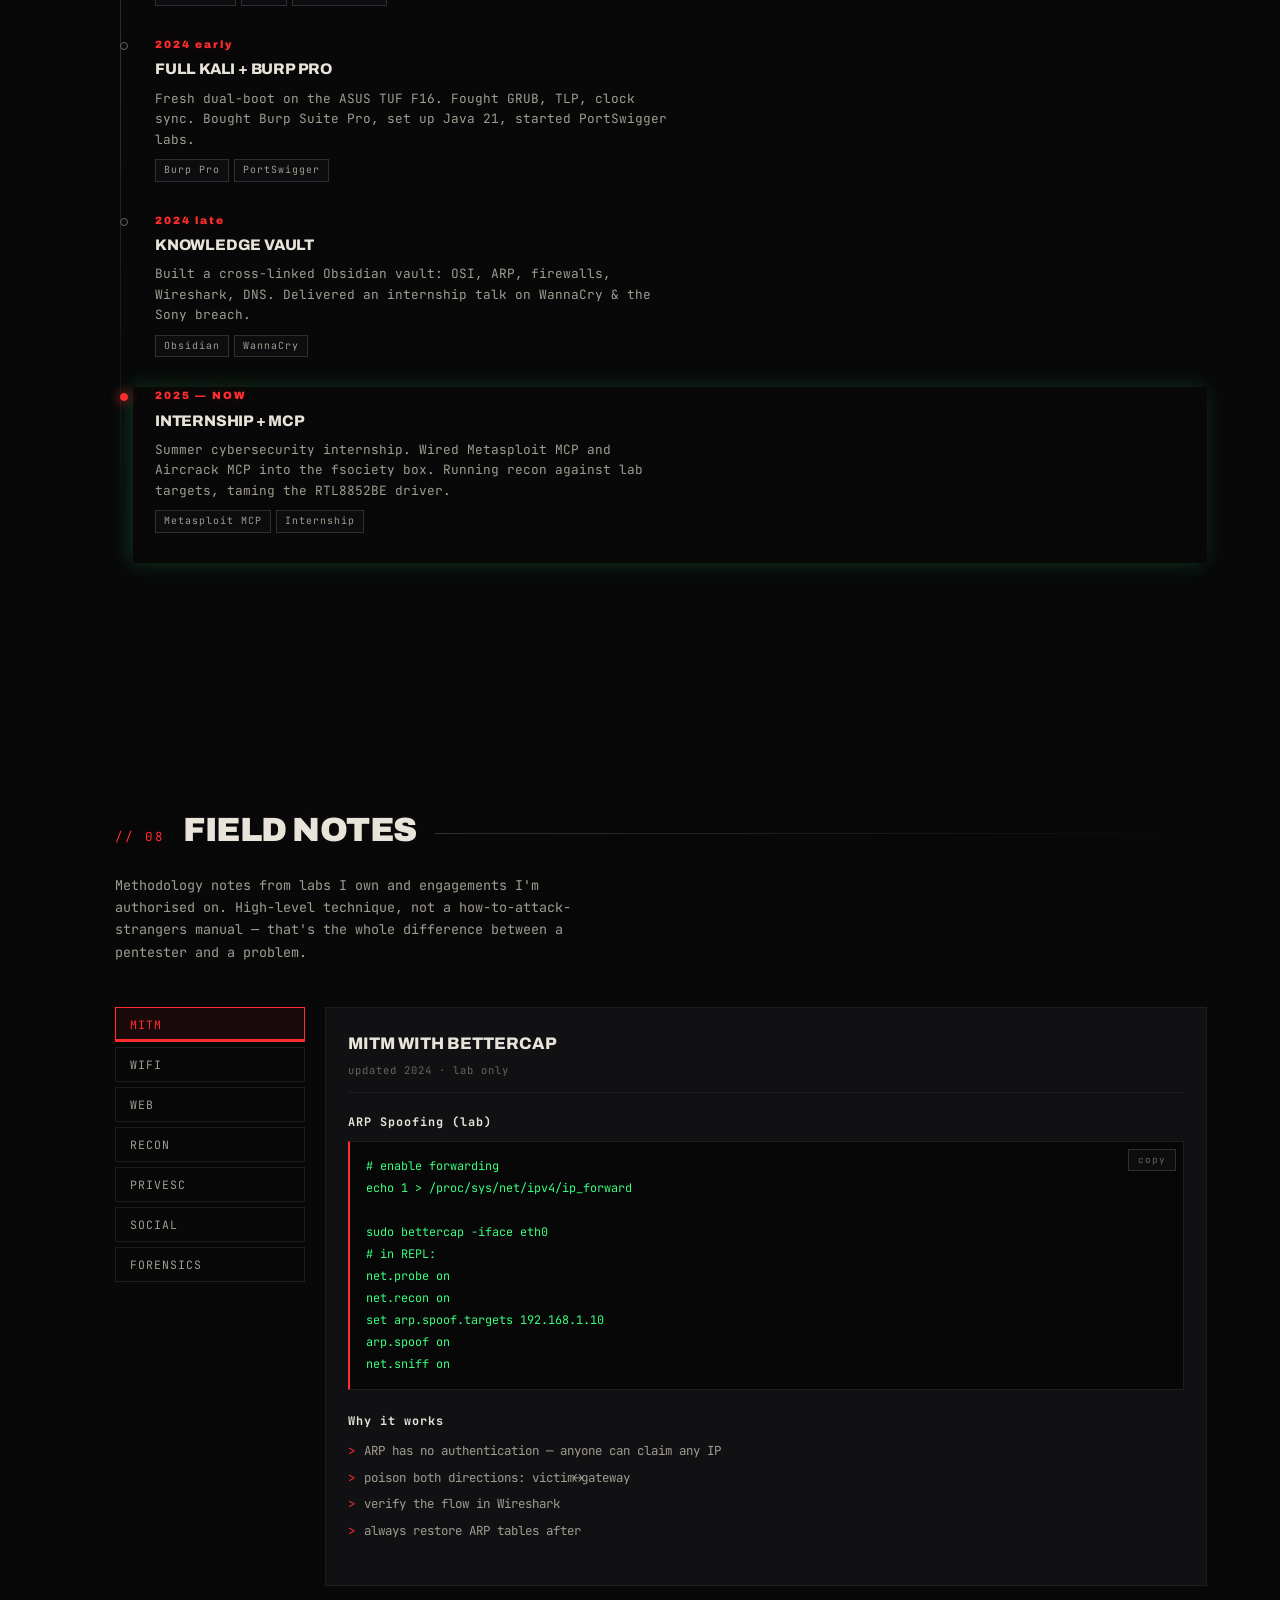
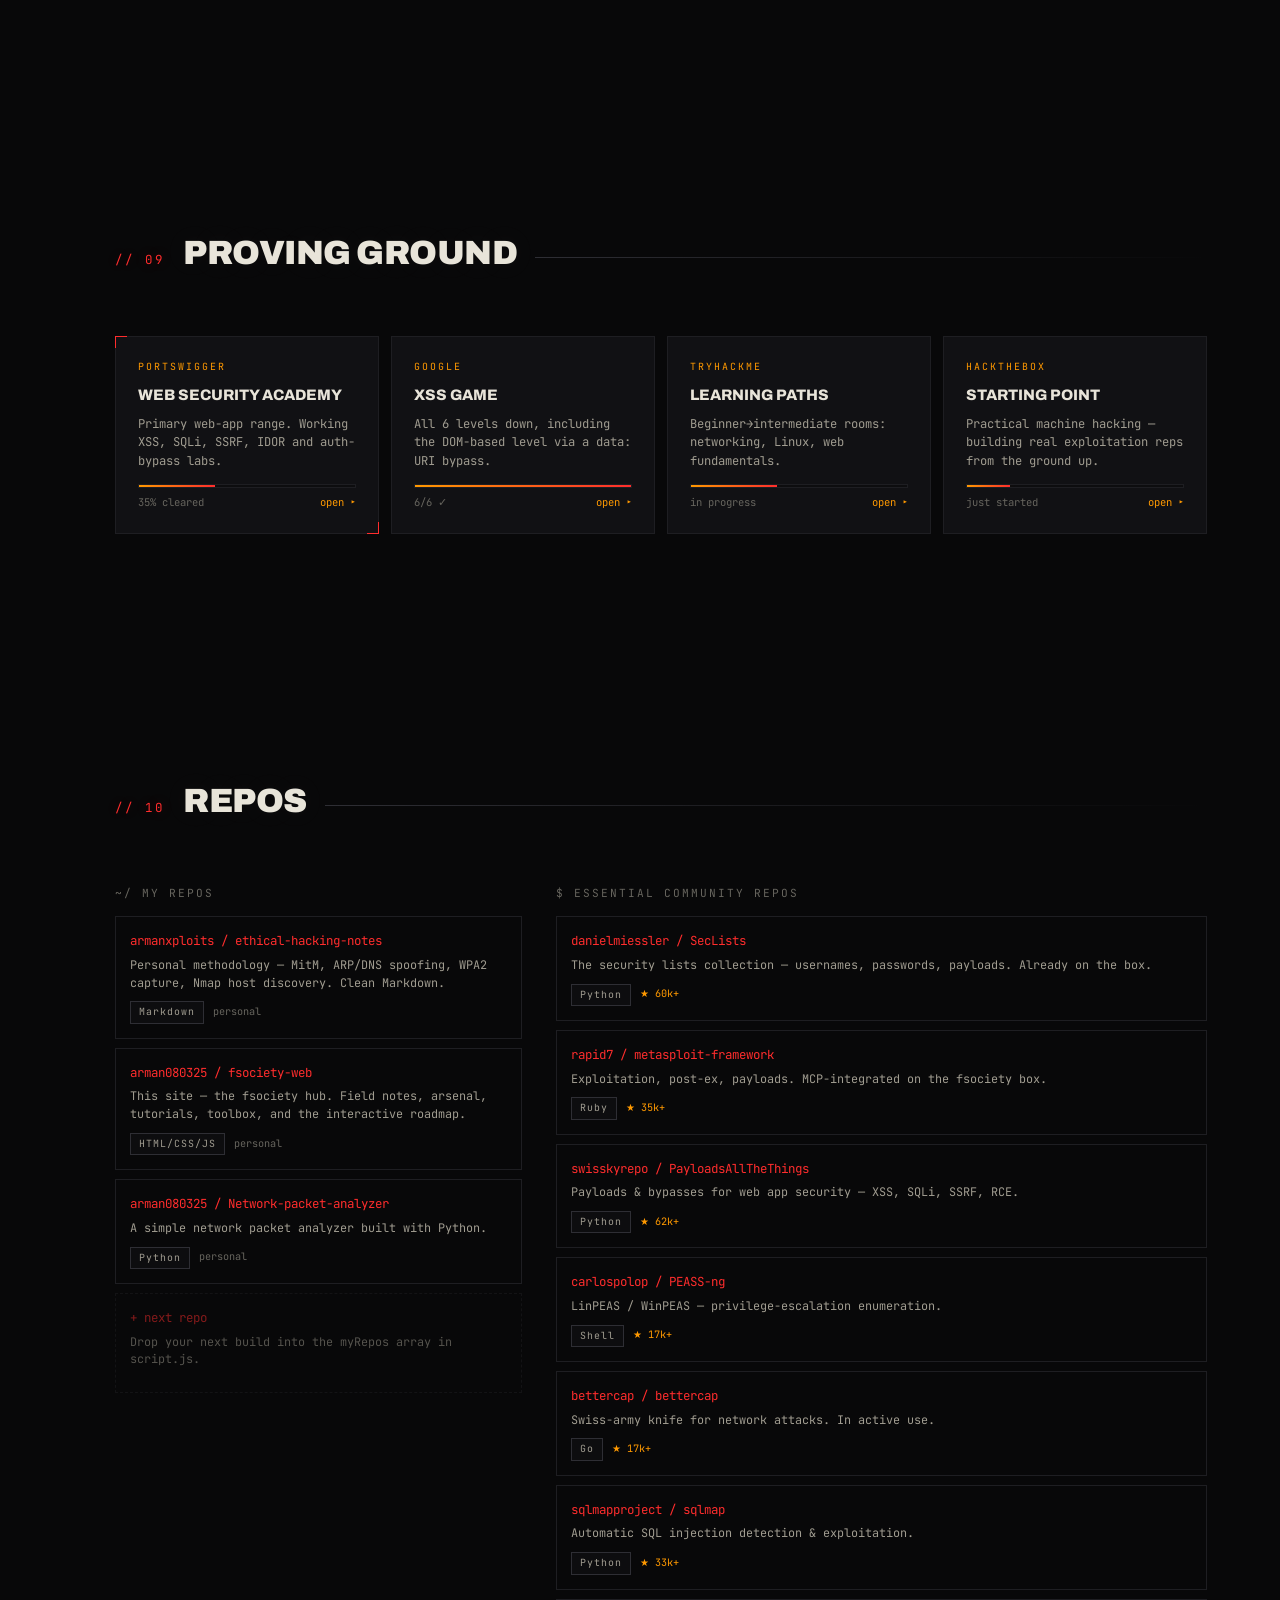
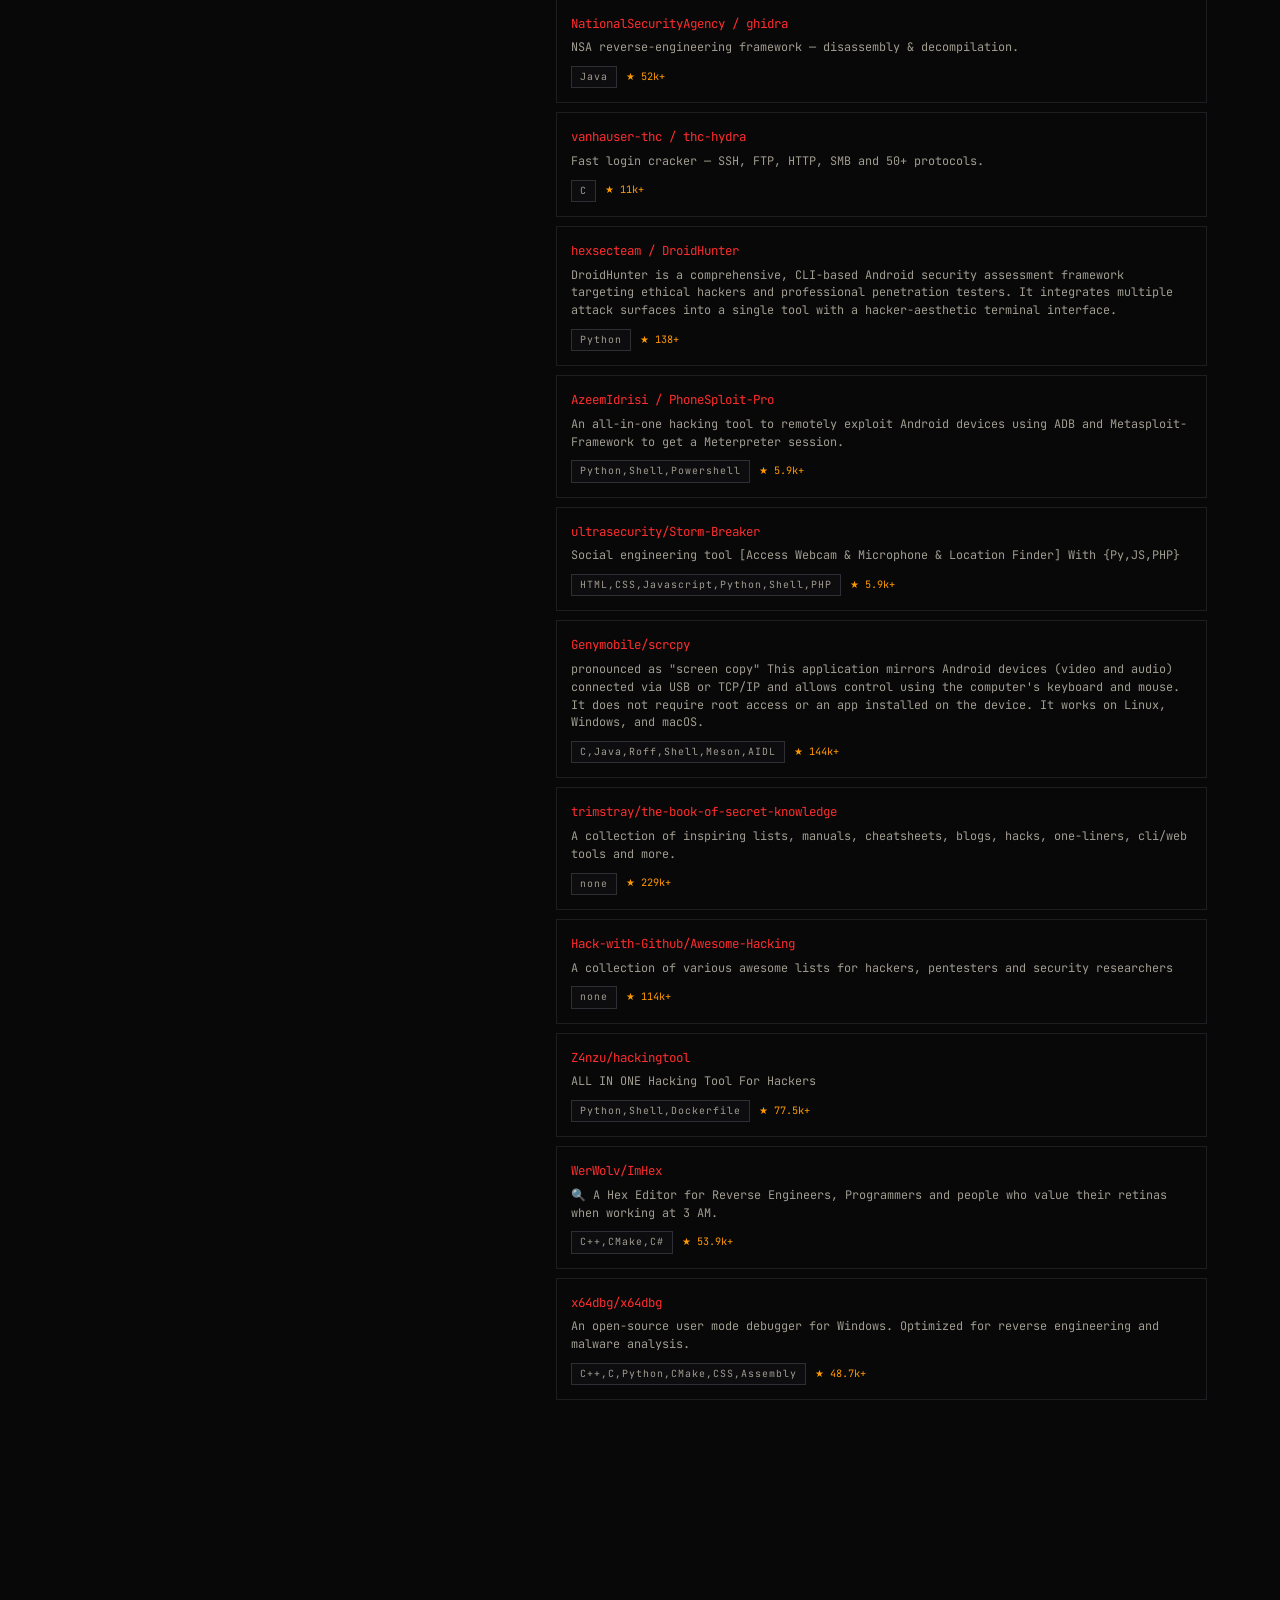
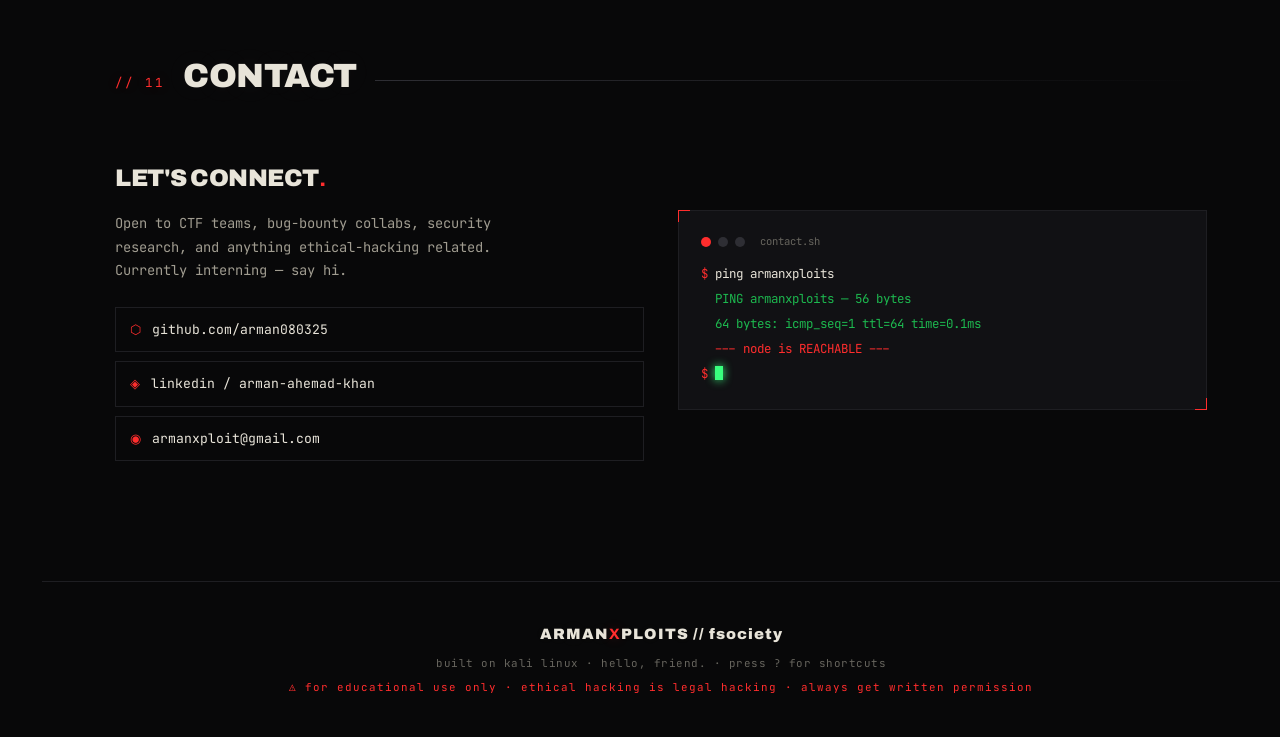
==== commit 9441345f: "Added the repos.html to have a separate webpage for the repos" ====
--- a/index.html
+++ b/index.html
@@ -669,6 +669,7 @@
         </div>
     </footer>
 
+    <script src="repos-data.js"></script>
     <script src="script.js"></script>
 </body>
 
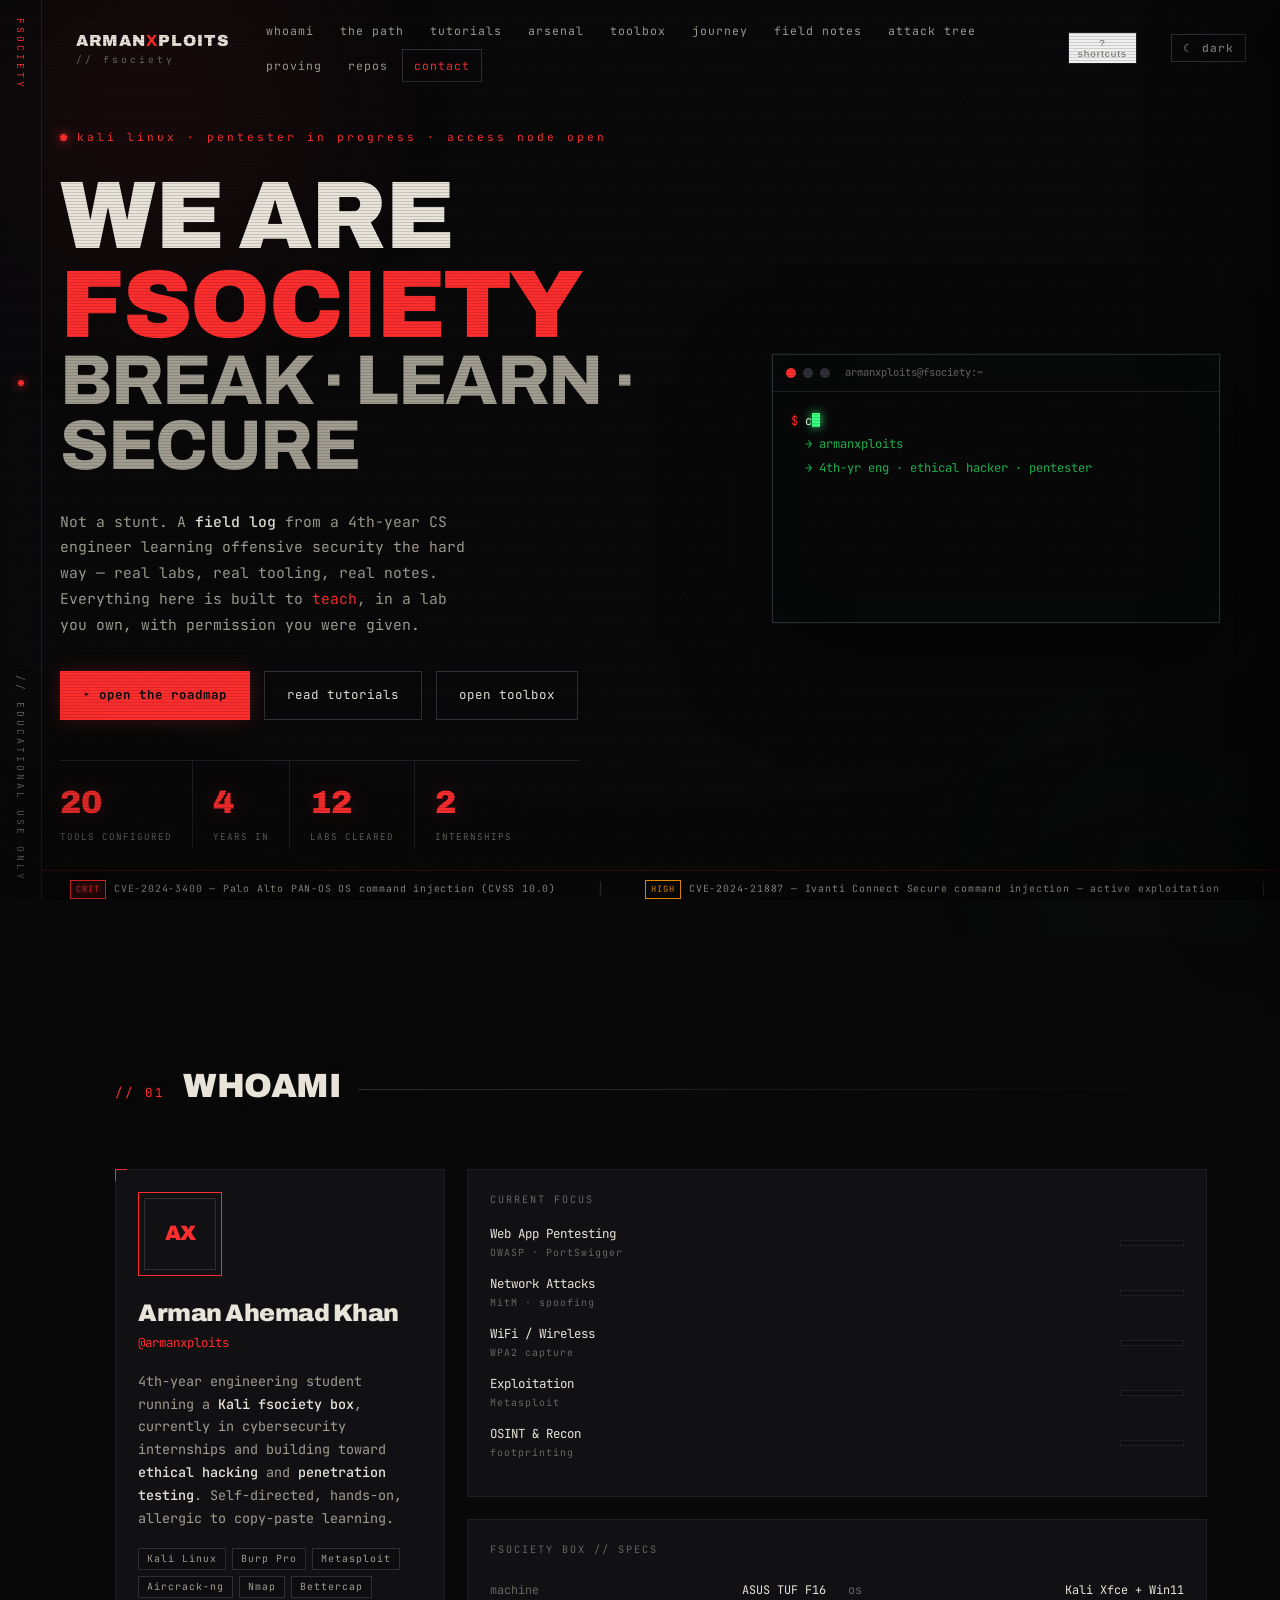
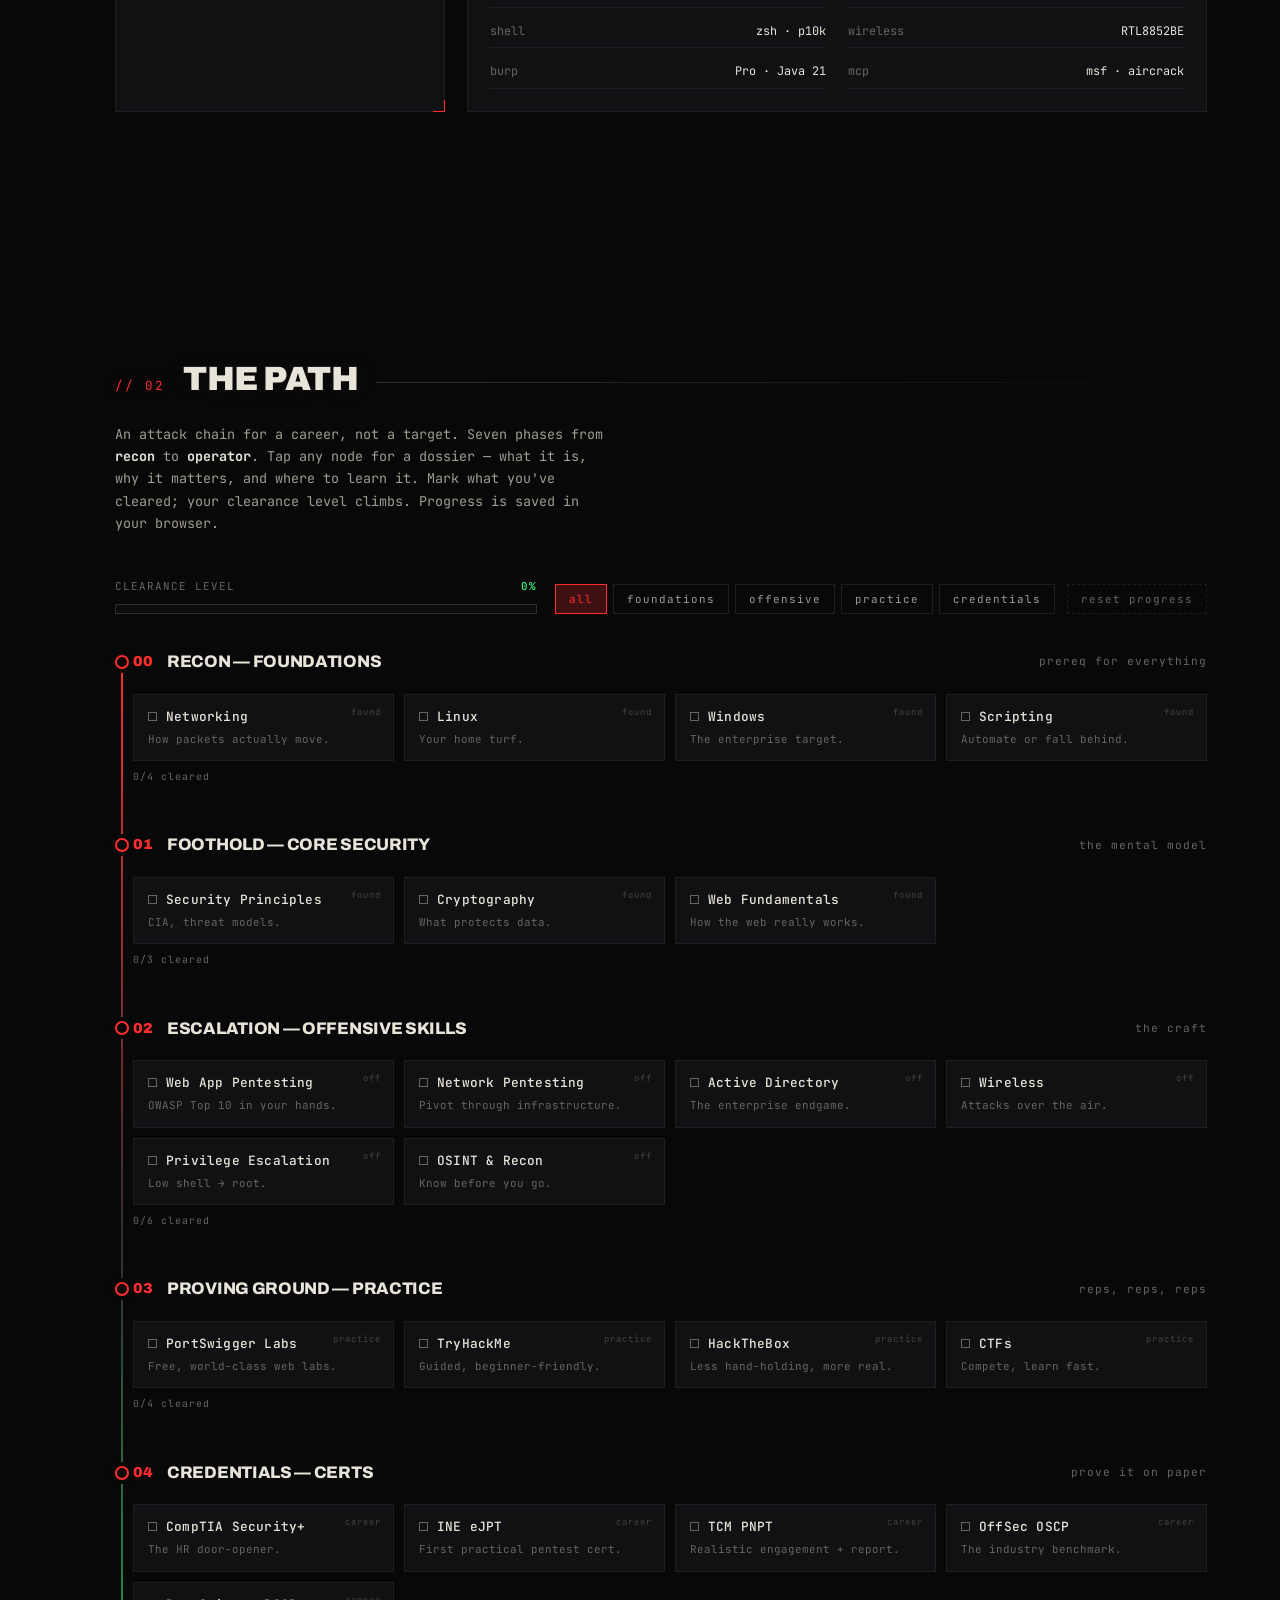
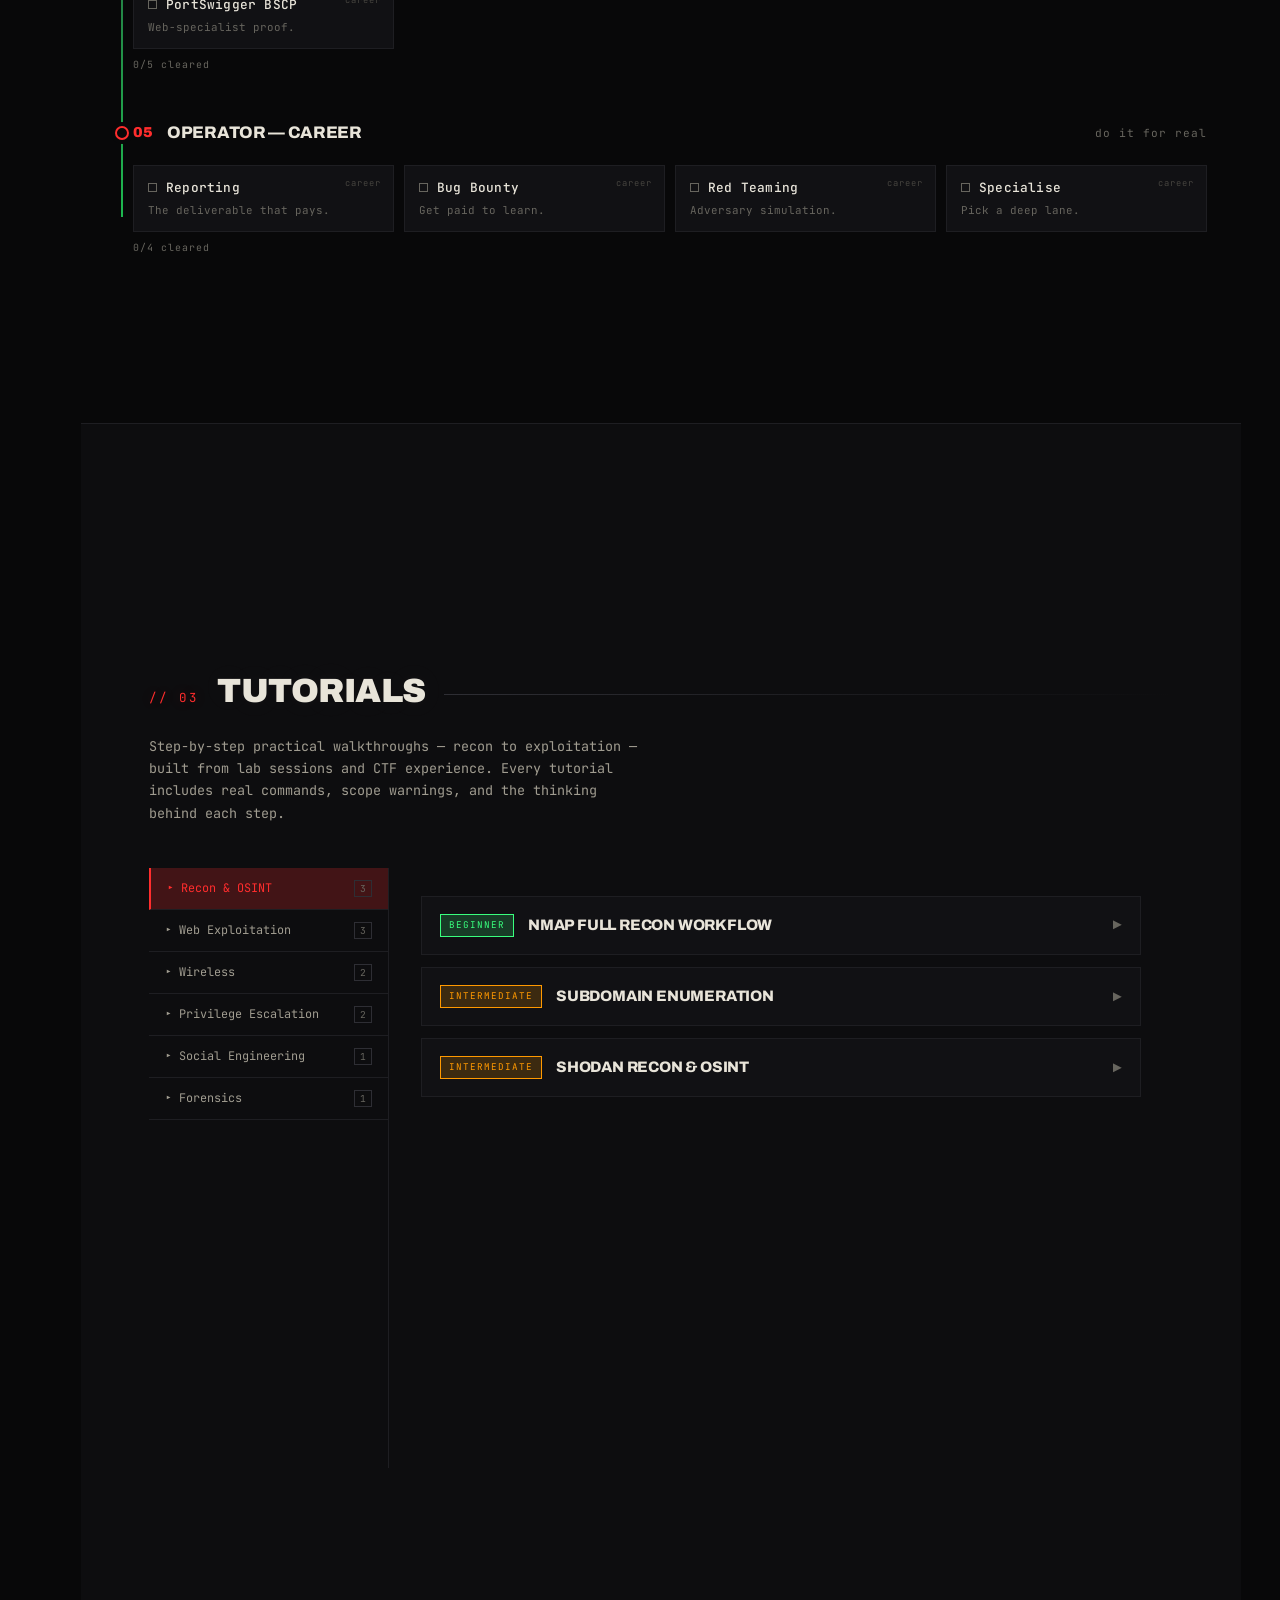
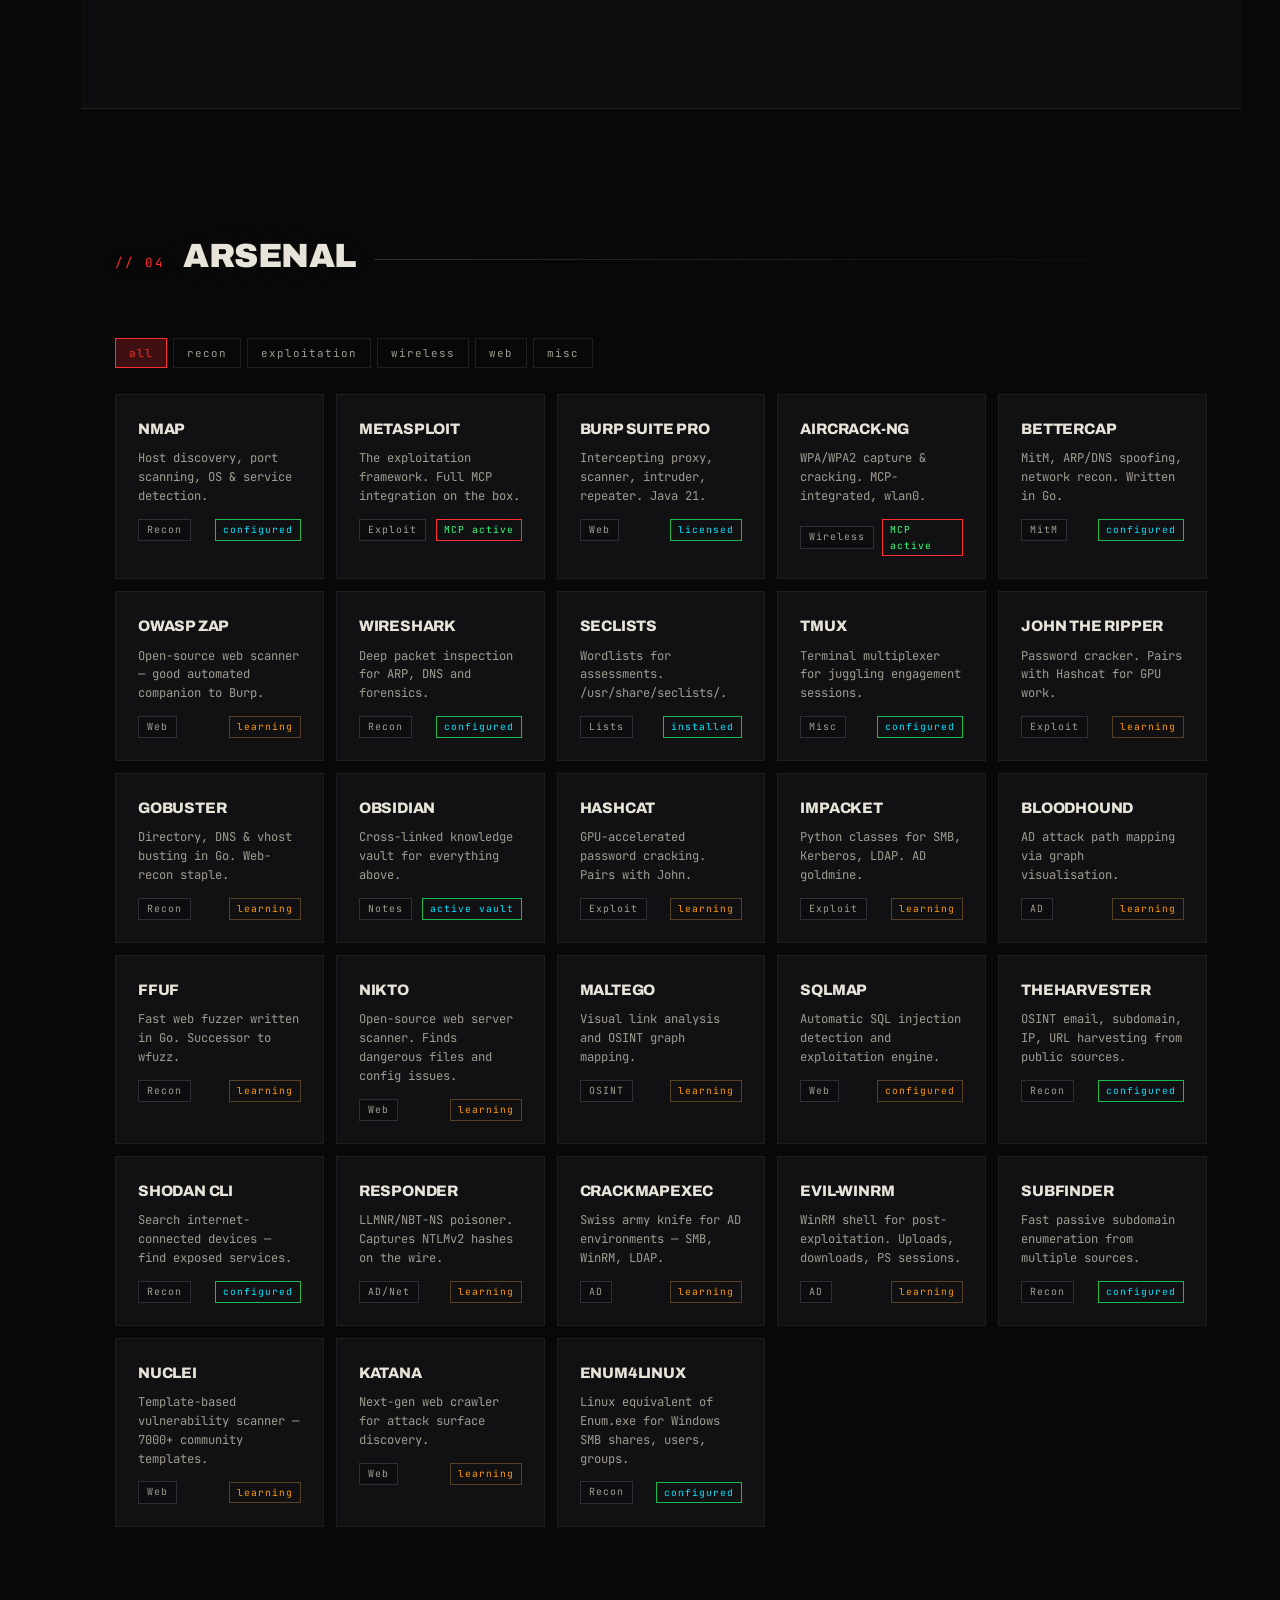
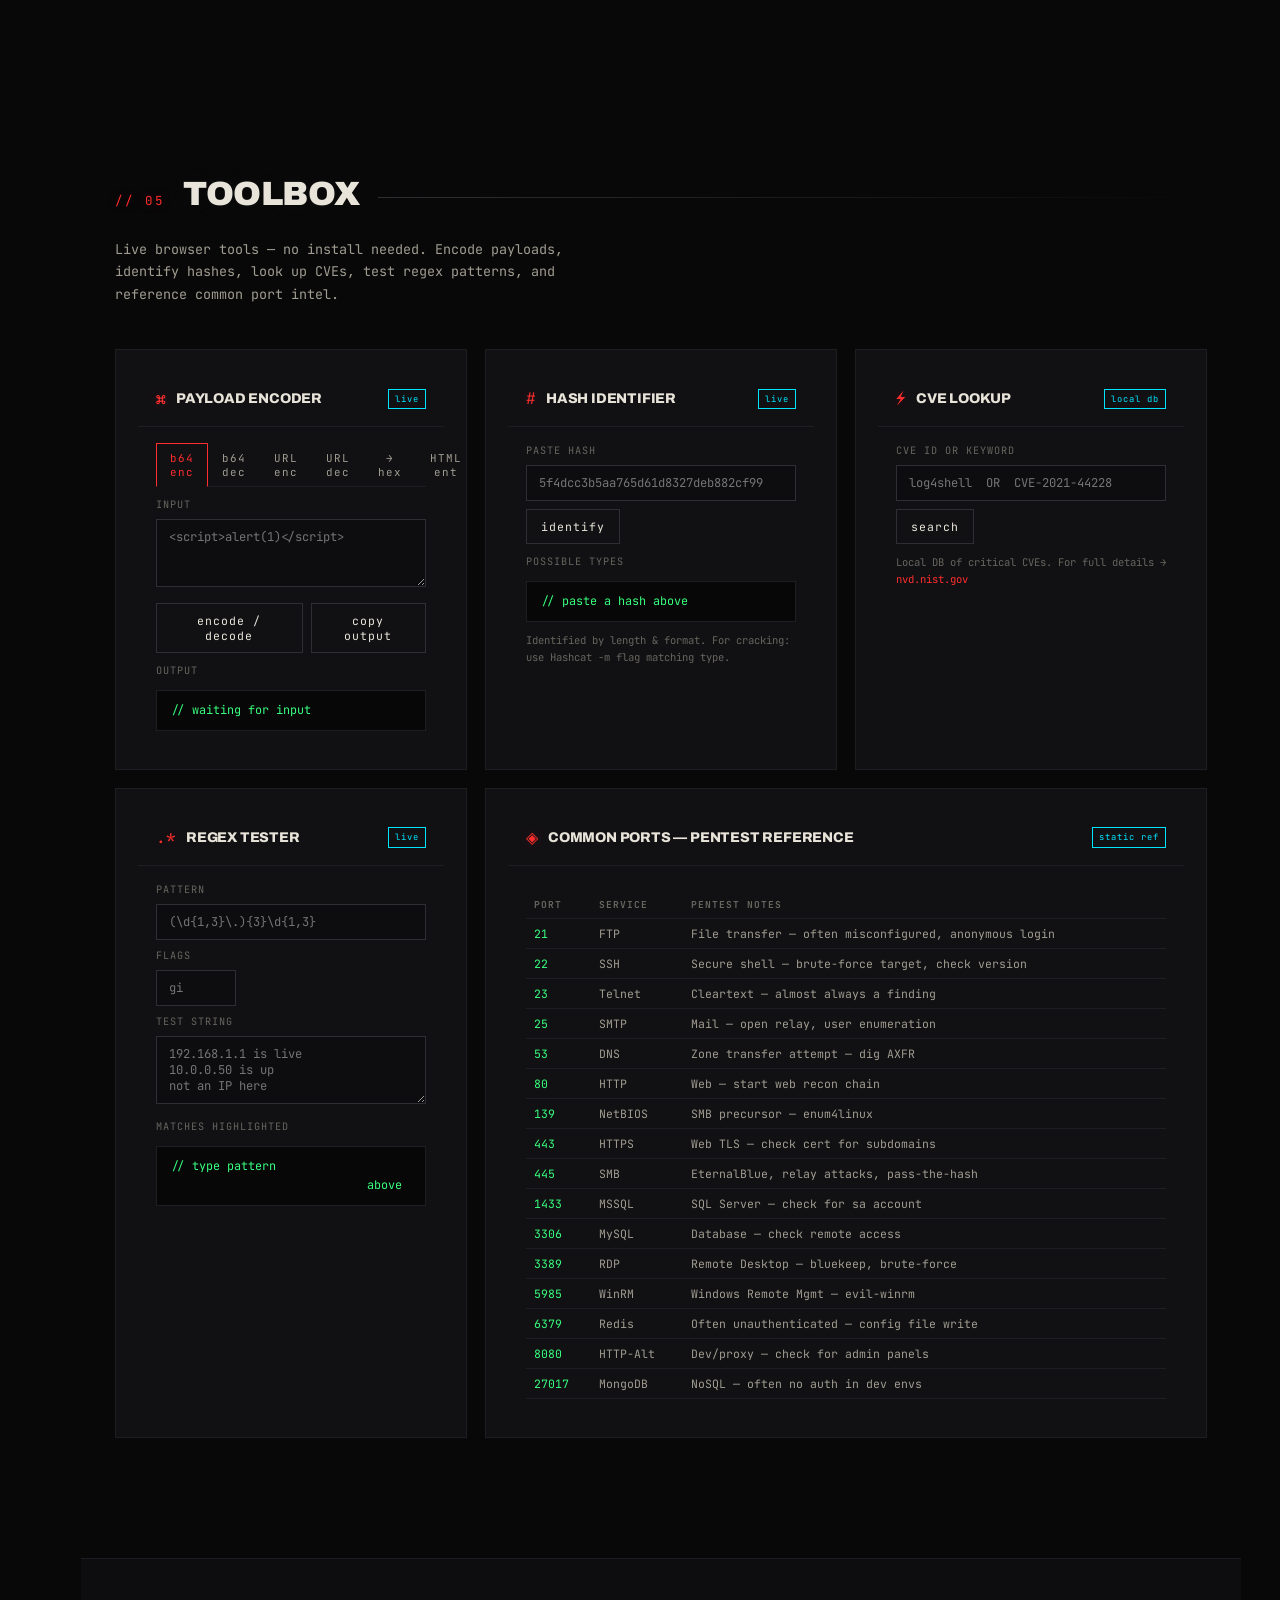
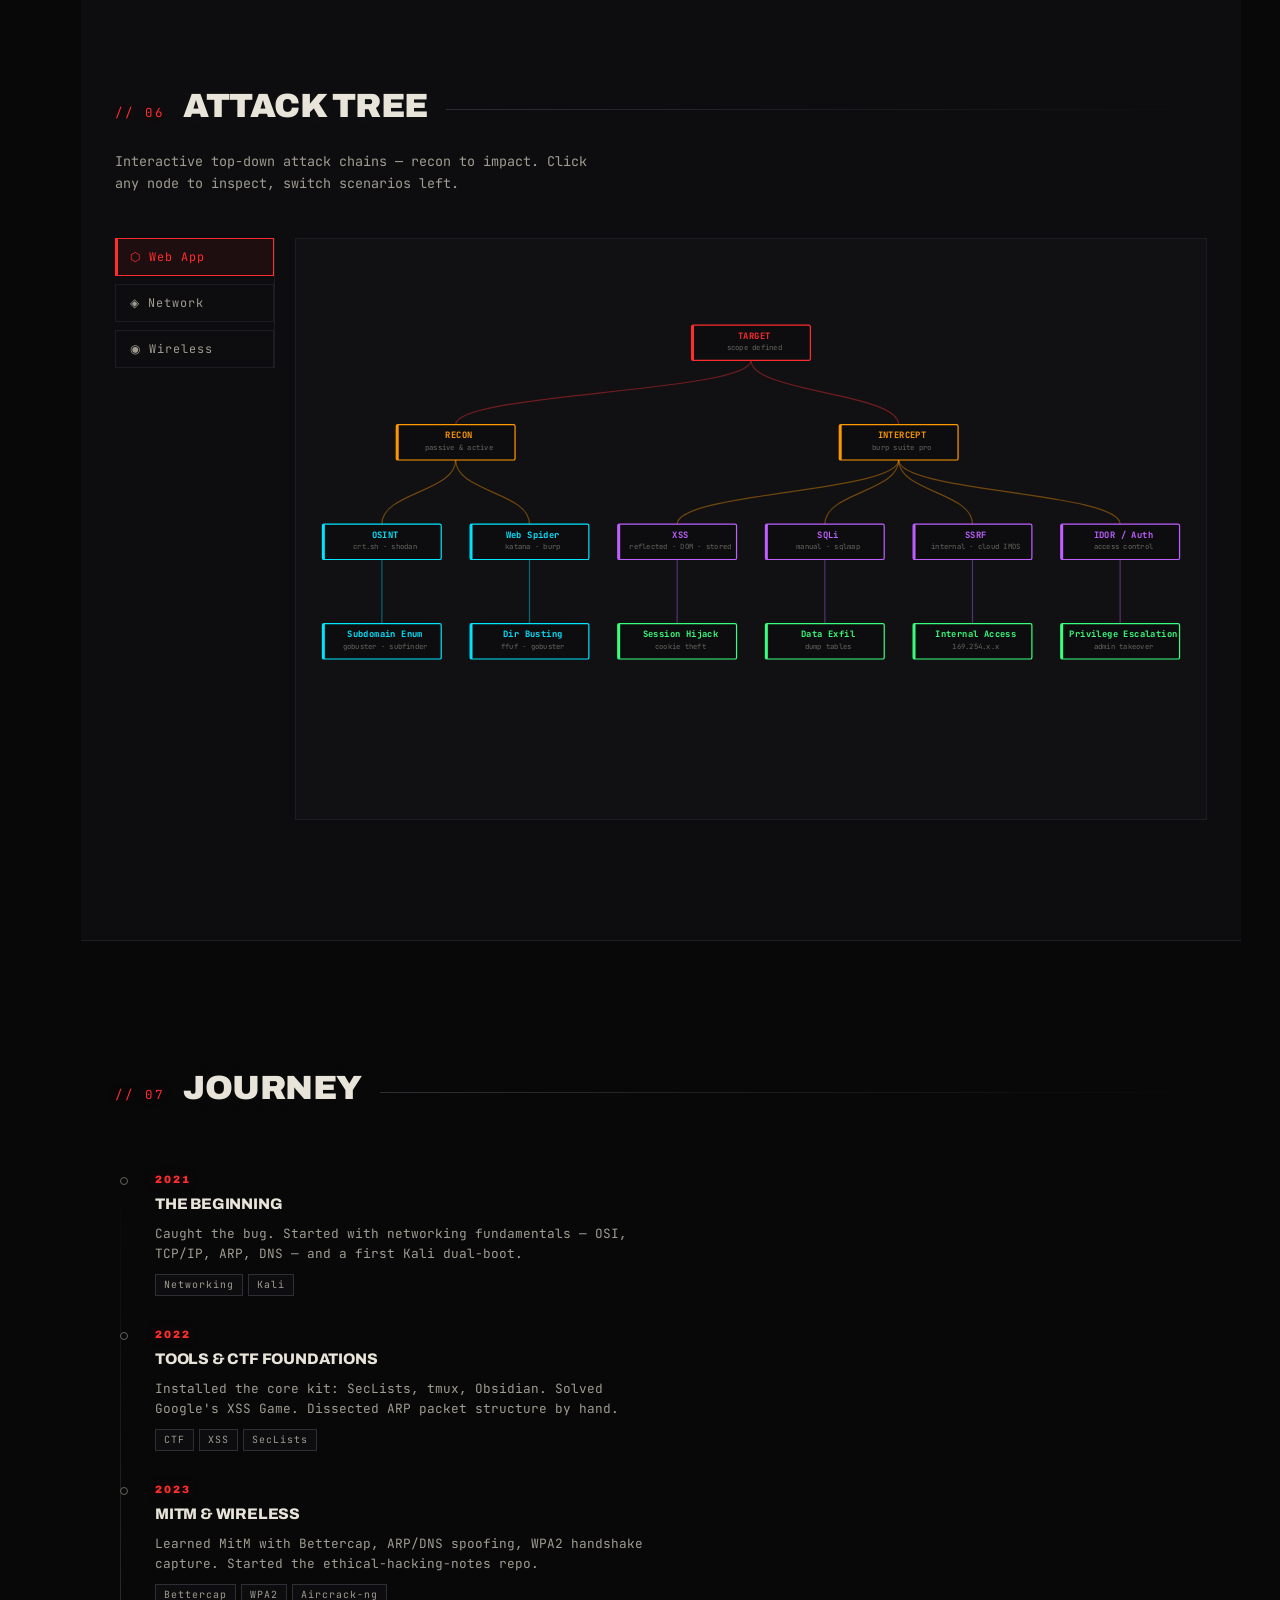
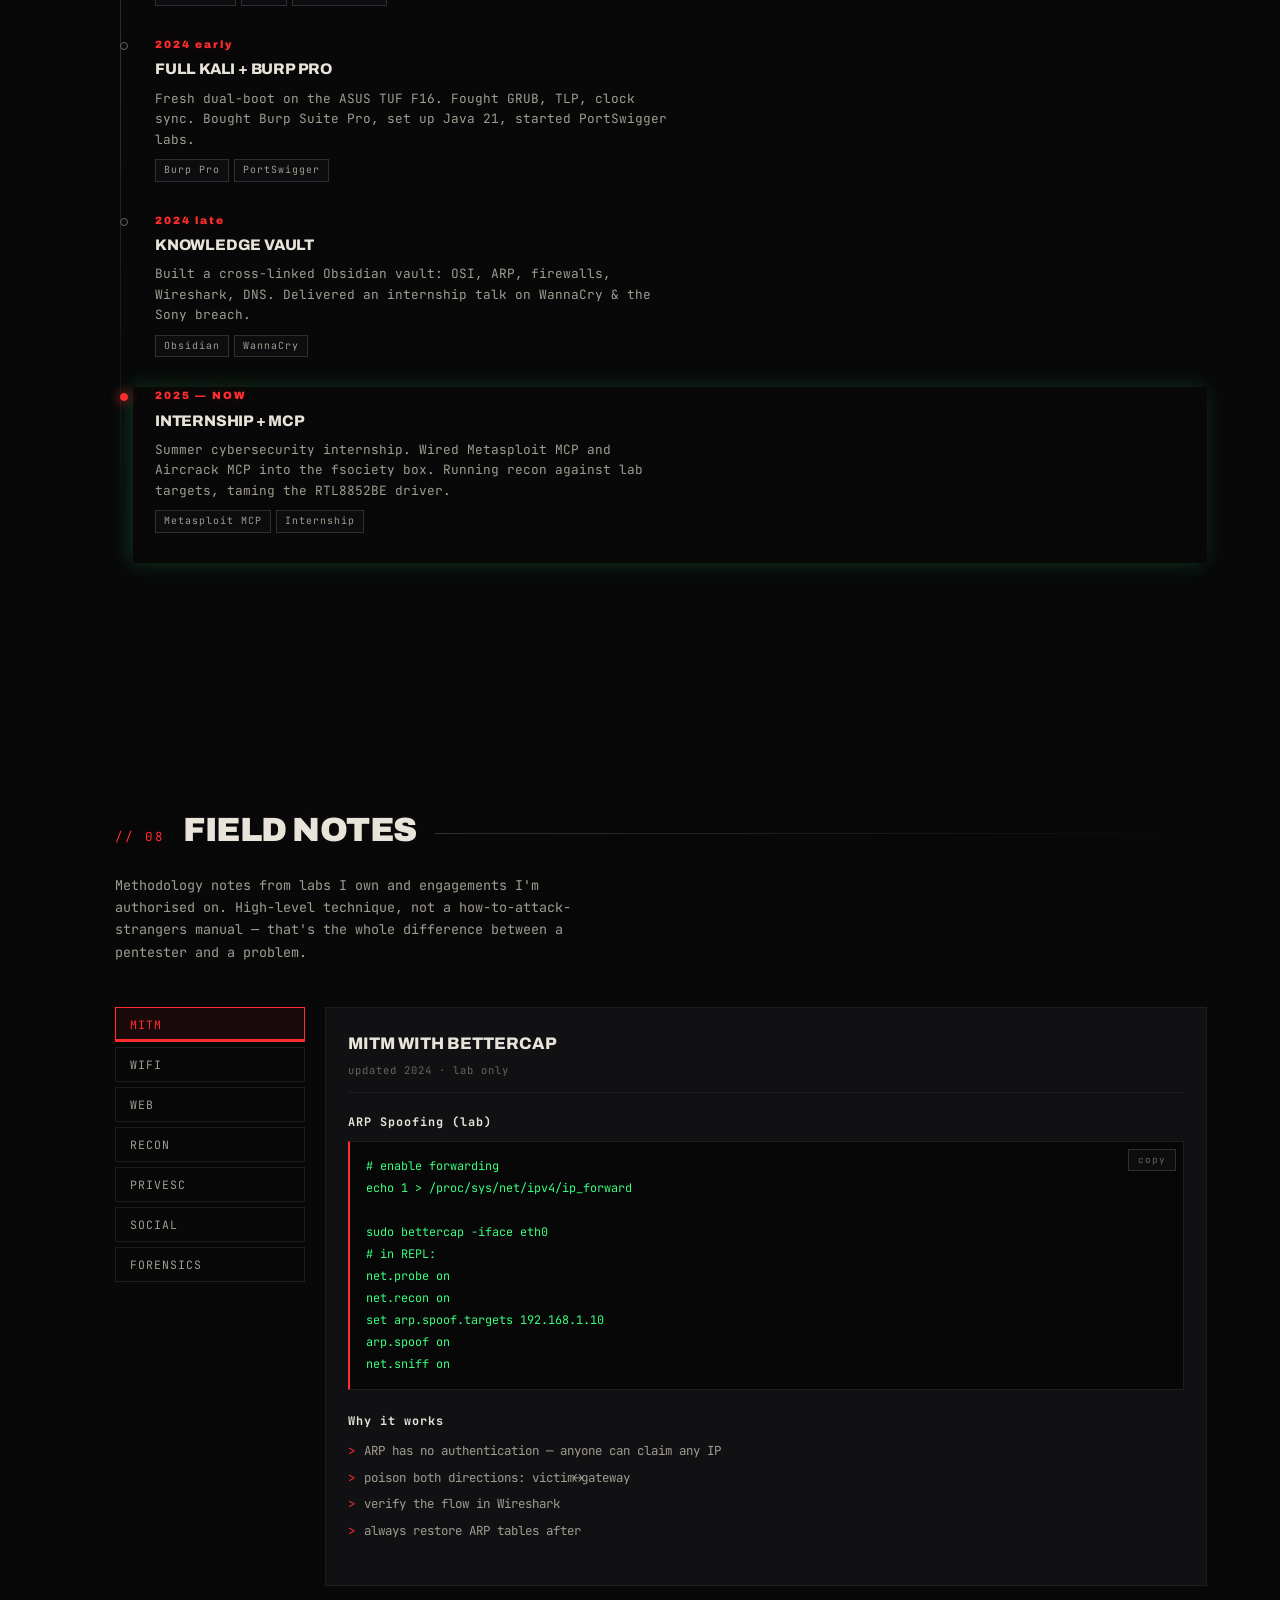
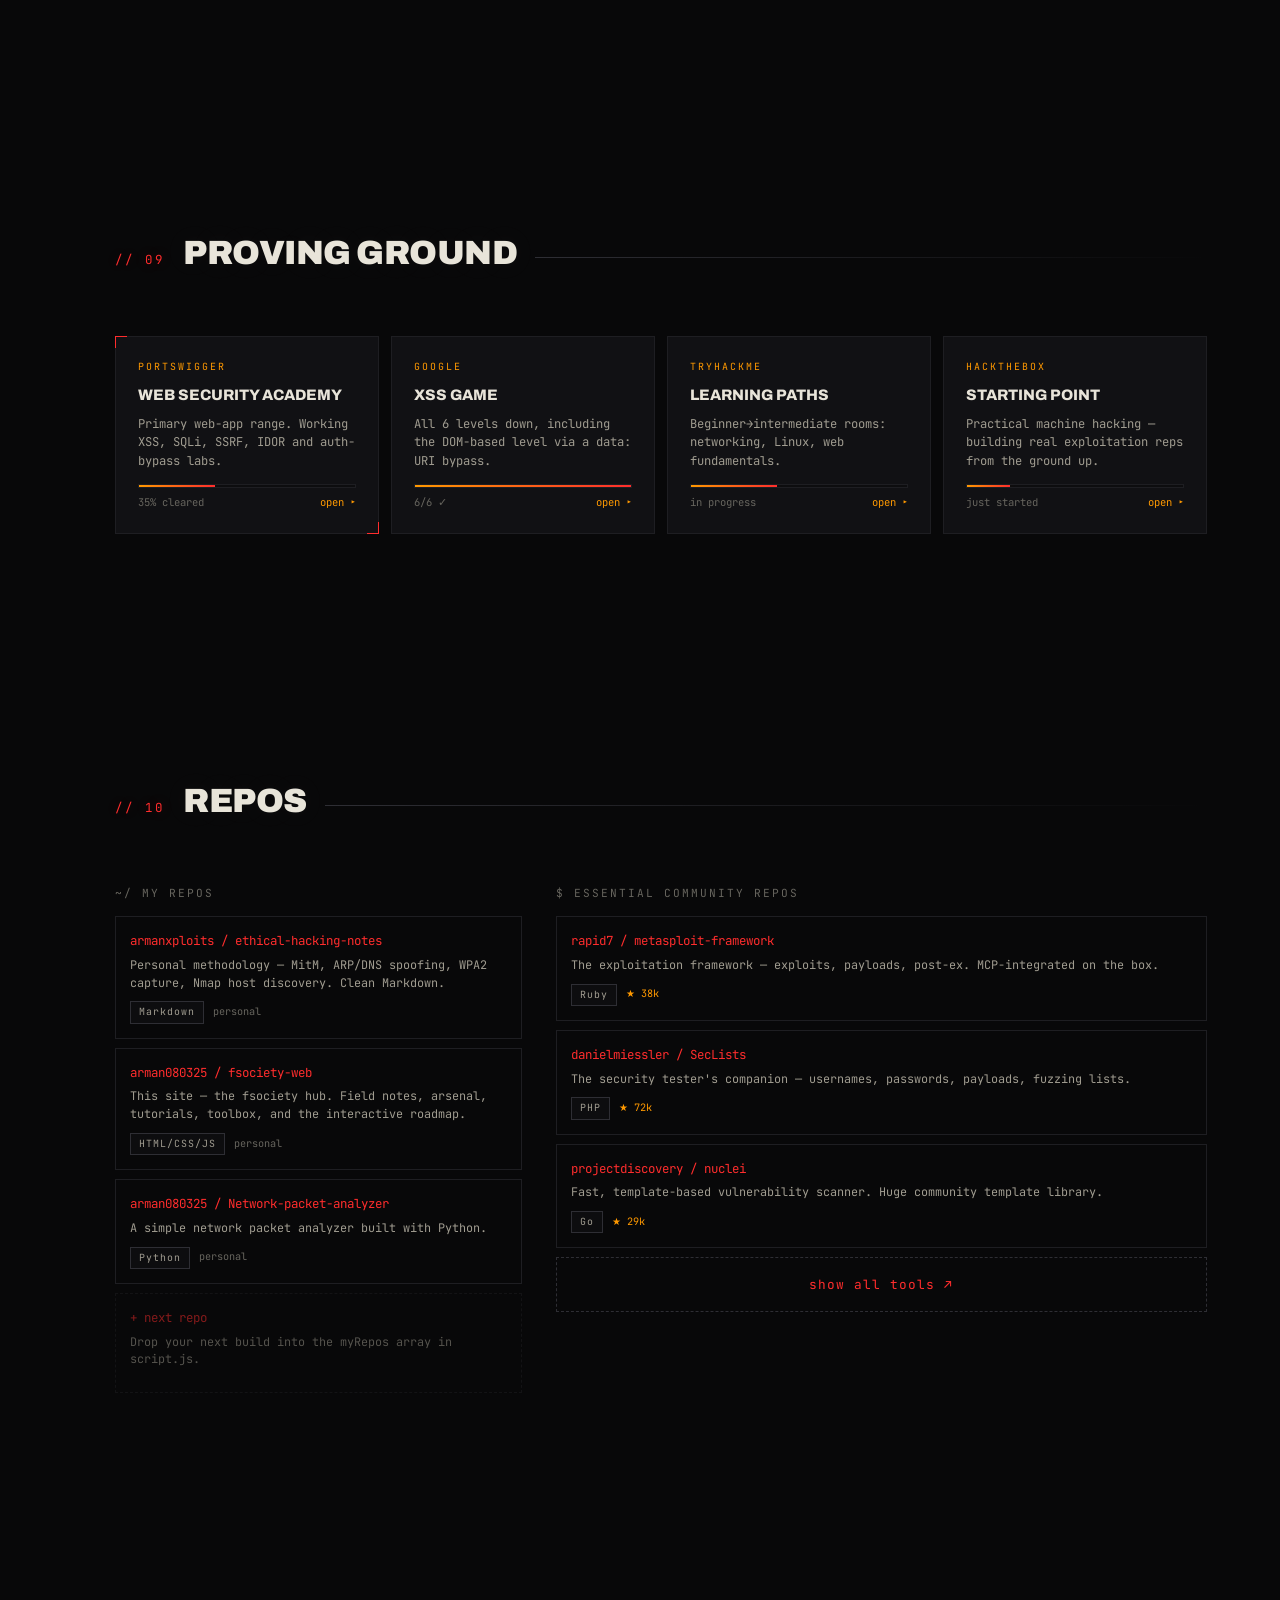
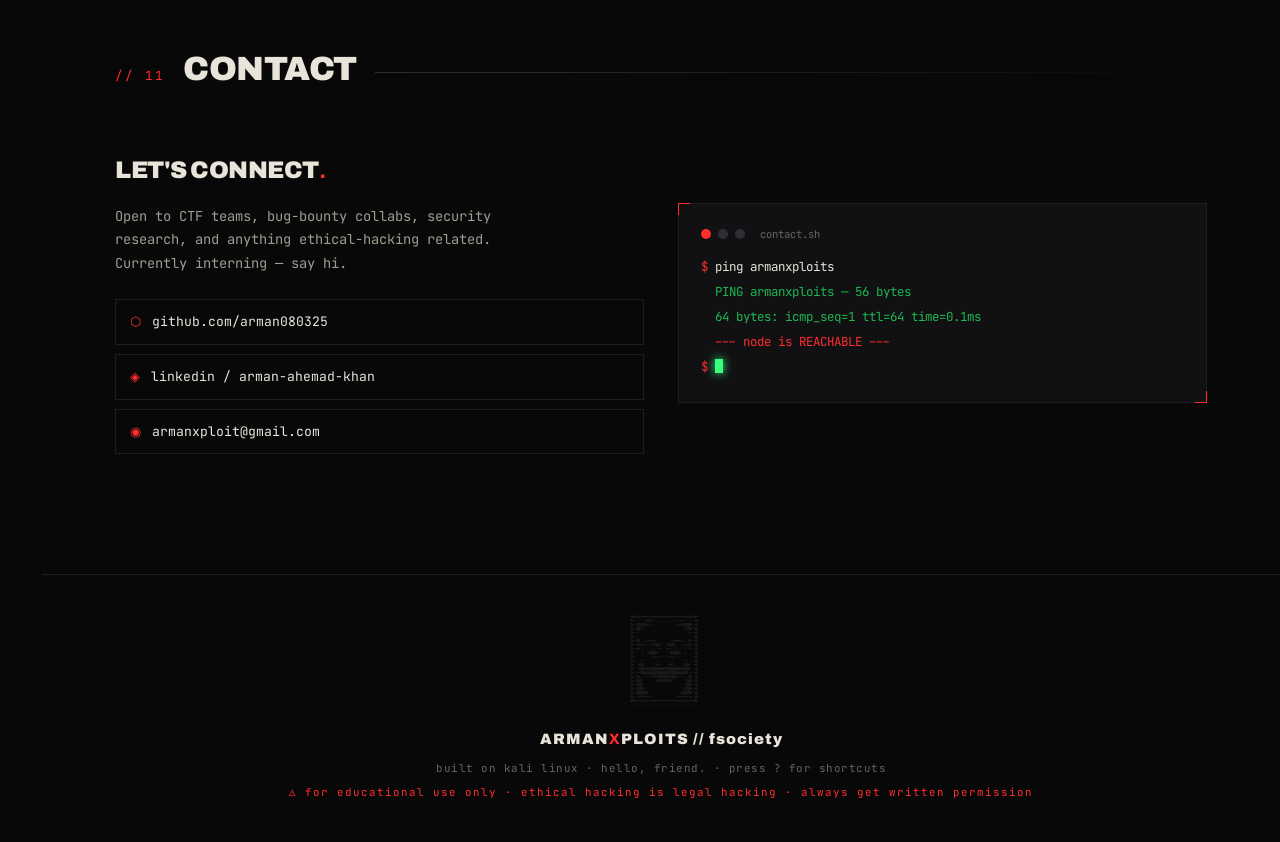
==== commit 3fa6e3b1: "Added the new comm repos webpage,refresh stars js,fsociety ascii art" ====
--- a/index.html
+++ b/index.html
@@ -33,6 +33,40 @@
      ====================================================== -->
     <div id="boot">
         <div class="boot-box">
+            <pre class="boot-art" id="bootArt">
+    =##############################################=
+    +@+::::::::::::::::::::::::::::::::::::::::::*@+
+    +@= :++++++++++++=--:......::--=+++++++++++. +@+
+    +@= -@@@@@@%*+-:.               .:=*%@@@@@@- +@+
+    +@= -@@@#+:                          .=#@@@: +@+
+    +@= -@#-                                -#@: +@+
+    +@= -+                                    +: +@+
+    +@=                                          +@+
+    +@= :=:                                  .-. +@+
+    +@= -@@= .-+**#%#*=.        .=*#%#**+-. =@%. +@+
+    +@= :#@#:#+-. .=#@@%*=.  :=*%@@#=. .-+#:*@#. +@+
+    +@= :#%#.        :+%@@*  *@@%+.        .#%*. +@+
+    +@= -+: .+.  .-==-. --    -- .-==-.  :+  :+. +@+
+    +@=     -#  +@@@@@@+  :  :  *@@@@@@=  #:     +@+
+    +@=      ..=**++*#%=  *. +: +%#*++**-..      +@+
+    +@=       ..      .::==  :+-:.      ..       +@+
+    +@=    .=*         ==      :+         *=.    +@+
+    +@=   -%@+        .+:      :*:        +@%-   +@+
+    +@=  .%@@%-...:=*#%%@#-.:+%@@%#*=:...=%@@%   +@+
+    +@=  :@@@@@@%@@@@@@@@@@%@@@@@@@@@@%%@@@@@%   +@+
+    +@= --+@@@@@@@@@@@@@@@@@@@@@@@@@@@@@@@@@%:-: +@+
+    +@= =@*-+*#%%%%%%%%##%%%%%%**%%@%%%%%#*+.+@- +@+
+    +@= =@@*       .*%%###******#%@#:       *@@- +@+
+    +@= =@@@=        :*%@@@@@@@@%*-        -@@@- +@+
+    +@= =@@@*           .--==-:.           #@@@- +@+
+    +@= =@@@%:                            :@@@@- +@+
+    +@= =@@@@%-                          :%@@@@- +@+
+    +@= =@@@@@@*.                      .+%@@@@@- +@+
+    +@= =@@@@@@@@*:                  :*@@@@@@@@- +@+
+    +@= :+=======+=:                :=+=======+. +@+
+    *@*------------------------------------------#@+
+    -++++++++++++++++++++++++++++++++++++++++++++++-
+</pre>
             <div class="boot-line" id="bootLine"></div>
             <button class="boot-skip" id="bootSkip">[ skip ]</button>
         </div>
@@ -619,6 +653,7 @@
                 <div class="repocol rev">
                     <div class="ctitle">$ essential community repos</div>
                     <div id="commRepos"></div>
+                    <a class="repo repo-showmore" href="repos.html" target="_blank">show all tools ↗</a>
                 </div>
             </div>
         </section>
@@ -663,6 +698,31 @@
     </main>
 
     <footer>
+        <pre class="foot-mask">
+   *#**+++++++************+++++++**#*
+   %* -----===--::.....::--==----- *#
+   %* #@@@%*=:..         .:=*%@@@# *#
+   %* %@+:                    :+@# *#
+   %* +.                        .= *#
+   %* .                            *#
+   %* ##..-=+**=:      :=**+=-..#+ *#
+   %* *@+=-. .=%@#+  +#@%=. .-==@= *#
+   %* ++::   :::-++  ++-:::  .::+= *#
+   %*    + -%@@@*  . . #@@@%- +    *#
+   %*     :-:.:==.=: +:==:.:-:     *#
+   %*   -+      :-    :-      +-   *#
+   %*  +@#    :-**:  -+#=:    #@+  *#
+   %*  %@@%##%@@@@@#%@@@@@%##%@@#  *#
+   %* ++#@@@@@@@%@@@@@%%@@@@@@@#-+ *#
+   %* %%-.:---*%%######%@#--::.:%# *#
+   %* %@%      :+#%%%%#+-      %@# *#
+   %* %@@:         .          -@@# *#
+   %* %@@%-                  :%@@# *#
+   %* %@@@@#:              :*@@@@# *#
+   %* =++++++-            -++++++= *#
+   ##+=======++++++++++++++======++##
+   ..................................
+        </pre>
         <div class="fbrand">ARMAN<b>X</b>PLOITS // fsociety</div>
         <div class="fnote">built on kali linux · hello, friend. · press ? for shortcuts</div>
         <div class="fwarn">⚠ for educational use only · ethical hacking is legal hacking · always get written permission
--- a/style.css
+++ b/style.css
@@ -5,2549 +5,2577 @@
 *,
 *::before,
 *::after {
-    box-sizing: border-box;
-    margin: 0;
-    padding: 0
+  box-sizing: border-box;
+  margin: 0;
+  padding: 0;
 }
 
 :root {
-    --void: #0b0b0c;
-    --void2: #0f0f11;
-    --panel: #141416;
-    --panel2: #1a1a1d;
-    --line: #26262a;
-    --line2: #34343a;
-
-    --bone: #cfcabb;
-    --bone-dim: #9a968b;
-    --ash: #67655e;
-    --ash2: #46443f;
-
-    --signal: #d8392b;
-    --signal-soft: #e85c50;
-    --signal-glow: rgba(216, 57, 43, .16);
-    --phosphor: #8fb98a;
-    --phosphor-dim: #5f7a5b;
-    --ember: #c08a3e;
-    --cyan: #4ab8c1;
-    --cyan-dim: rgba(74, 184, 193, .15);
-    --purple: #9b6fd4;
-    --purple-dim: rgba(155, 111, 212, .12);
-
-    --mono: 'JetBrains Mono', ui-monospace, monospace;
-    --disp: 'Archivo', system-ui, sans-serif;
-
-    --maxw: 1160px;
-    --ease: cubic-bezier(.2, .7, .2, 1);
+  --void: #0b0b0c;
+  --void2: #0f0f11;
+  --panel: #141416;
+  --panel2: #1a1a1d;
+  --line: #26262a;
+  --line2: #34343a;
+
+  --bone: #cfcabb;
+  --bone-dim: #9a968b;
+  --ash: #67655e;
+  --ash2: #46443f;
+
+  --signal: #d8392b;
+  --signal-soft: #e85c50;
+  --signal-glow: rgba(216, 57, 43, 0.16);
+  --phosphor: #8fb98a;
+  --phosphor-dim: #5f7a5b;
+  --ember: #c08a3e;
+  --cyan: #4ab8c1;
+  --cyan-dim: rgba(74, 184, 193, 0.15);
+  --purple: #9b6fd4;
+  --purple-dim: rgba(155, 111, 212, 0.12);
+
+  --mono: "JetBrains Mono", ui-monospace, monospace;
+  --disp: "Archivo", system-ui, sans-serif;
+
+  --maxw: 1160px;
+  --ease: cubic-bezier(0.2, 0.7, 0.2, 1);
 }
 
 html {
-    scroll-behavior: smooth
+  scroll-behavior: smooth;
 }
 
 body {
-    background: var(--void);
-    color: var(--bone);
-    font-family: var(--mono);
-    font-size: 15px;
-    line-height: 1.65;
-    overflow-x: hidden;
-    -webkit-font-smoothing: antialiased;
+  background: var(--void);
+  color: var(--bone);
+  font-family: var(--mono);
+  font-size: 15px;
+  line-height: 1.65;
+  overflow-x: hidden;
+  -webkit-font-smoothing: antialiased;
 }
 
 ::selection {
-    background: var(--signal);
-    color: #0b0b0c
+  background: var(--signal);
+  color: #0b0b0c;
 }
 
 a {
-    color: inherit;
-    text-decoration: none
+  color: inherit;
+  text-decoration: none;
 }
 
 img {
-    max-width: 100%
+  max-width: 100%;
 }
 
 /* ---------- atmosphere ---------- */
 .grain,
 .scan,
 .vign {
-    position: fixed;
-    inset: 0;
-    pointer-events: none
+  position: fixed;
+  inset: 0;
+  pointer-events: none;
 }
 
 .grain {
-    z-index: 9998;
-    opacity: .04;
-    mix-blend-mode: overlay;
-    background-image: url("data:image/svg+xml,%3Csvg xmlns='http://www.w3.org/2000/svg' width='180' height='180'%3E%3Cfilter id='n'%3E%3CfeTurbulence type='fractalNoise' baseFrequency='0.85' numOctaves='3'/%3E%3C/filter%3E%3Crect width='100%25' height='100%25' filter='url(%23n)'/%3E%3C/svg%3E")
+  z-index: 9998;
+  opacity: 0.04;
+  mix-blend-mode: overlay;
+  background-image: url("data:image/svg+xml,%3Csvg xmlns='http://www.w3.org/2000/svg' width='180' height='180'%3E%3Cfilter id='n'%3E%3CfeTurbulence type='fractalNoise' baseFrequency='0.85' numOctaves='3'/%3E%3C/filter%3E%3Crect width='100%25' height='100%25' filter='url(%23n)'/%3E%3C/svg%3E");
 }
 
 .scan {
-    z-index: 9997;
-    opacity: .5;
-    background: repeating-linear-gradient(0deg, transparent 0 2px, rgba(0, 0, 0, .28) 2px 3px)
+  z-index: 9997;
+  opacity: 0.5;
+  background: repeating-linear-gradient(
+    0deg,
+    transparent 0 2px,
+    rgba(0, 0, 0, 0.28) 2px 3px
+  );
 }
 
 .vign {
-    z-index: 9996;
-    background: radial-gradient(120% 90% at 50% 40%, transparent 55%, rgba(0, 0, 0, .55) 100%)
+  z-index: 9996;
+  background: radial-gradient(
+    120% 90% at 50% 40%,
+    transparent 55%,
+    rgba(0, 0, 0, 0.55) 100%
+  );
 }
 
 /* ---------- boot overlay ---------- */
 #boot {
-    position: fixed;
-    inset: 0;
-    z-index: 10000;
-    background: var(--void);
-    display: flex;
-    align-items: center;
-    justify-content: center;
-    font-family: var(--mono);
-    transition: opacity .5s var(--ease)
+  position: fixed;
+  inset: 0;
+  z-index: 10000;
+  background: var(--void);
+  display: flex;
+  align-items: center;
+  justify-content: center;
+  font-family: var(--mono);
+  transition: opacity 0.5s var(--ease);
 }
 
 #boot.gone {
-    opacity: 0;
-    pointer-events: none
+  opacity: 0;
+  pointer-events: none;
 }
 
 .boot-box {
-    width: min(560px, 86vw)
+  width: min(560px, 86vw);
 }
 
 .boot-line {
-    font-size: .8rem;
-    color: var(--bone-dim);
-    white-space: pre-wrap;
-    min-height: 1.4em
+  font-size: 0.8rem;
+  color: var(--bone-dim);
+  white-space: pre-wrap;
+  min-height: 1.4em;
 }
 
 .boot-line .ok {
-    color: var(--phosphor)
+  color: var(--phosphor);
 }
 
 .boot-line .hot {
-    color: var(--signal)
+  color: var(--signal);
 }
 
 .boot-skip {
-    margin-top: 26px;
-    font-size: .68rem;
-    color: var(--ash);
-    letter-spacing: 2px;
-    background: none;
-    border: 1px solid var(--line);
-    padding: 7px 16px;
-    cursor: pointer;
-    font-family: var(--mono);
-    transition: .2s var(--ease)
+  margin-top: 26px;
+  font-size: 0.68rem;
+  color: var(--ash);
+  letter-spacing: 2px;
+  background: none;
+  border: 1px solid var(--line);
+  padding: 7px 16px;
+  cursor: pointer;
+  font-family: var(--mono);
+  transition: 0.2s var(--ease);
 }
 
 .boot-skip:hover {
-    color: var(--bone);
-    border-color: var(--line2)
+  color: var(--bone);
+  border-color: var(--line2);
 }
 
 /* ---------- keyboard shortcuts overlay ---------- */
 #kbOverlay {
-    position: fixed;
-    inset: 0;
-    z-index: 9500;
-    background: rgba(5, 5, 6, .88);
-    backdrop-filter: blur(8px);
-    display: none;
-    align-items: center;
-    justify-content: center
+  position: fixed;
+  inset: 0;
+  z-index: 9500;
+  background: rgba(5, 5, 6, 0.88);
+  backdrop-filter: blur(8px);
+  display: none;
+  align-items: center;
+  justify-content: center;
 }
 
 #kbOverlay.open {
-    display: flex
+  display: flex;
 }
 
 .kb-box {
-    width: min(520px, 90vw);
-    background: var(--panel);
-    border: 1px solid var(--line2);
-    padding: 28px
+  width: min(520px, 90vw);
+  background: var(--panel);
+  border: 1px solid var(--line2);
+  padding: 28px;
 }
 
 .kb-box h2 {
-    font-family: var(--disp);
-    font-weight: 900;
-    font-size: 1.1rem;
-    color: var(--bone);
-    margin-bottom: 20px;
-    text-transform: uppercase;
-    letter-spacing: -.3px
+  font-family: var(--disp);
+  font-weight: 900;
+  font-size: 1.1rem;
+  color: var(--bone);
+  margin-bottom: 20px;
+  text-transform: uppercase;
+  letter-spacing: -0.3px;
 }
 
 .kb-box h2 b {
-    color: var(--signal)
+  color: var(--signal);
 }
 
 .kb-grid {
-    display: grid;
-    grid-template-columns: 1fr 1fr;
-    gap: 8px 28px
+  display: grid;
+  grid-template-columns: 1fr 1fr;
+  gap: 8px 28px;
 }
 
 .kb-row {
-    display: flex;
-    align-items: center;
-    justify-content: space-between;
-    font-size: .74rem;
-    padding: 5px 0;
-    border-bottom: 1px solid var(--line)
+  display: flex;
+  align-items: center;
+  justify-content: space-between;
+  font-size: 0.74rem;
+  padding: 5px 0;
+  border-bottom: 1px solid var(--line);
 }
 
 .kb-row .key {
-    font-size: .66rem;
-    letter-spacing: 1px;
-    color: var(--signal);
-    border: 1px solid var(--line2);
-    padding: 2px 7px;
-    background: var(--void2)
+  font-size: 0.66rem;
+  letter-spacing: 1px;
+  color: var(--signal);
+  border: 1px solid var(--line2);
+  padding: 2px 7px;
+  background: var(--void2);
 }
 
 .kb-row .desc {
-    color: var(--bone-dim)
+  color: var(--bone-dim);
 }
 
 .kb-close {
-    margin-top: 18px;
-    font-size: .68rem;
-    color: var(--ash);
-    text-align: center
+  margin-top: 18px;
+  font-size: 0.68rem;
+  color: var(--ash);
+  text-align: center;
 }
 
 /* ---------- threat ticker ---------- */
 #threatBar {
-    position: fixed;
-    bottom: 0;
-    left: 42px;
-    right: 0;
-    z-index: 800;
-    background: rgba(11, 11, 12, .9);
-    border-top: 1px solid var(--line);
-    padding: 6px 0;
-    overflow: hidden;
-    height: 30px;
-    backdrop-filter: blur(4px)
+  position: fixed;
+  bottom: 0;
+  left: 42px;
+  right: 0;
+  z-index: 800;
+  background: rgba(11, 11, 12, 0.9);
+  border-top: 1px solid var(--line);
+  padding: 6px 0;
+  overflow: hidden;
+  height: 30px;
+  backdrop-filter: blur(4px);
 }
 
 .ticker-track {
-    display: flex;
-    gap: 0;
-    white-space: nowrap;
-    animation: tickerRun 60s linear infinite
+  display: flex;
+  gap: 0;
+  white-space: nowrap;
+  animation: tickerRun 60s linear infinite;
 }
 
 .ticker-track:hover {
-    animation-play-state: paused
+  animation-play-state: paused;
 }
 
 .tick-item {
-    display: inline-flex;
-    align-items: center;
-    gap: 8px;
-    padding: 0 28px;
-    font-size: .62rem;
-    letter-spacing: .8px;
-    color: var(--bone-dim)
+  display: inline-flex;
+  align-items: center;
+  gap: 8px;
+  padding: 0 28px;
+  font-size: 0.62rem;
+  letter-spacing: 0.8px;
+  color: var(--bone-dim);
 }
 
 .tick-item .tsev {
-    font-size: .55rem;
-    letter-spacing: 1px;
-    padding: 1px 5px;
-    border: 1px solid
+  font-size: 0.55rem;
+  letter-spacing: 1px;
+  padding: 1px 5px;
+  border: 1px solid;
 }
 
 .tick-item .tsev.crit {
-    color: var(--signal);
-    border-color: var(--signal)
+  color: var(--signal);
+  border-color: var(--signal);
 }
 
 .tick-item .tsev.high {
-    color: var(--ember);
-    border-color: var(--ember)
+  color: var(--ember);
+  border-color: var(--ember);
 }
 
 .tick-item .tsev.med {
-    color: var(--cyan);
-    border-color: var(--cyan)
+  color: var(--cyan);
+  border-color: var(--cyan);
 }
 
 .tick-sep {
-    color: var(--line2);
-    padding: 0 12px
+  color: var(--line2);
+  padding: 0 12px;
 }
 
 @keyframes tickerRun {
-    0% {
-        transform: translateX(0)
-    }
-
-    100% {
-        transform: translateX(-50%)
-    }
+  0% {
+    transform: translateX(0);
+  }
+
+  100% {
+    transform: translateX(-50%);
+  }
 }
 
 /* ---------- left rail ---------- */
 .rail {
-    position: fixed;
-    left: 0;
-    top: 0;
-    bottom: 0;
-    width: 42px;
-    z-index: 900;
-    border-right: 1px solid var(--line);
-    display: flex;
-    flex-direction: column;
-    align-items: center;
-    justify-content: space-between;
-    padding: 18px 0;
-    background: rgba(11, 11, 12, .6);
-    backdrop-filter: blur(4px)
+  position: fixed;
+  left: 0;
+  top: 0;
+  bottom: 0;
+  width: 42px;
+  z-index: 900;
+  border-right: 1px solid var(--line);
+  display: flex;
+  flex-direction: column;
+  align-items: center;
+  justify-content: space-between;
+  padding: 18px 0;
+  background: rgba(11, 11, 12, 0.6);
+  backdrop-filter: blur(4px);
 }
 
 .rail-tick {
-    writing-mode: vertical-rl;
-    font-size: .6rem;
-    letter-spacing: 3px;
-    color: var(--ash);
-    text-transform: uppercase
+  writing-mode: vertical-rl;
+  font-size: 0.6rem;
+  letter-spacing: 3px;
+  color: var(--ash);
+  text-transform: uppercase;
 }
 
 .rail-tick.red {
-    color: var(--signal)
+  color: var(--signal);
 }
 
 .rail-dot {
-    width: 6px;
-    height: 6px;
-    border-radius: 50%;
-    background: var(--signal);
-    box-shadow: 0 0 10px var(--signal)
+  width: 6px;
+  height: 6px;
+  border-radius: 50%;
+  background: var(--signal);
+  box-shadow: 0 0 10px var(--signal);
 }
 
 /* ---------- nav ---------- */
 nav {
-    position: fixed;
-    top: 0;
-    left: 42px;
-    right: 0;
-    z-index: 950;
-    display: flex;
-    align-items: center;
-    gap: 24px;
-    padding: 14px 34px;
-    border-bottom: 1px solid transparent;
-    background: rgba(11, 11, 12, 0);
-    backdrop-filter: blur(0);
-    transition: .3s var(--ease)
+  position: fixed;
+  top: 0;
+  left: 42px;
+  right: 0;
+  z-index: 950;
+  display: flex;
+  align-items: center;
+  gap: 24px;
+  padding: 14px 34px;
+  border-bottom: 1px solid transparent;
+  background: rgba(11, 11, 12, 0);
+  backdrop-filter: blur(0);
+  transition: 0.3s var(--ease);
 }
 
 nav.solid {
-    background: rgba(11, 11, 12, .86);
-    backdrop-filter: blur(10px);
-    border-color: var(--line)
+  background: rgba(11, 11, 12, 0.86);
+  backdrop-filter: blur(10px);
+  border-color: var(--line);
 }
 
 .brand {
-    font-family: var(--disp);
-    font-weight: 900;
-    font-size: 1rem;
-    letter-spacing: 1px;
-    color: var(--bone)
+  font-family: var(--disp);
+  font-weight: 900;
+  font-size: 1rem;
+  letter-spacing: 1px;
+  color: var(--bone);
 }
 
 .brand b {
-    color: var(--signal)
+  color: var(--signal);
 }
 
 .brand .sub {
-    font-family: var(--mono);
-    font-weight: 400;
-    font-size: .6rem;
-    letter-spacing: 3px;
-    color: var(--ash);
-    display: block;
-    margin-top: -2px
+  font-family: var(--mono);
+  font-weight: 400;
+  font-size: 0.6rem;
+  letter-spacing: 3px;
+  color: var(--ash);
+  display: block;
+  margin-top: -2px;
 }
 
 .nav-spread {
-    margin-left: auto;
-    display: flex;
-    gap: 2px;
-    flex-wrap: wrap
+  margin-left: auto;
+  display: flex;
+  gap: 2px;
+  flex-wrap: wrap;
 }
 
 .nav-spread a {
-    font-size: .72rem;
-    letter-spacing: 1px;
-    color: var(--bone-dim);
-    padding: 6px 11px;
-    border: 1px solid transparent;
-    transition: .2s var(--ease)
+  font-size: 0.72rem;
+  letter-spacing: 1px;
+  color: var(--bone-dim);
+  padding: 6px 11px;
+  border: 1px solid transparent;
+  transition: 0.2s var(--ease);
 }
 
 .nav-spread a:hover,
 .nav-spread a.on {
-    color: var(--bone);
-    border-color: var(--line2)
+  color: var(--bone);
+  border-color: var(--line2);
 }
 
 .nav-spread a.on {
-    color: var(--signal)
+  color: var(--signal);
 }
 
 .nav-burger {
-    display: none
+  display: none;
 }
 
 .nav-kb-hint {
-    font-size: .62rem;
-    color: var(--ash);
-    border: 1px solid var(--line);
-    padding: 4px 9px;
-    cursor: pointer;
-    letter-spacing: 1px;
-    transition: .2s var(--ease);
-    margin-left: 8px
+  font-size: 0.62rem;
+  color: var(--ash);
+  border: 1px solid var(--line);
+  padding: 4px 9px;
+  cursor: pointer;
+  letter-spacing: 1px;
+  transition: 0.2s var(--ease);
+  margin-left: 8px;
 }
 
 .nav-kb-hint:hover {
-    color: var(--bone);
-    border-color: var(--line2)
+  color: var(--bone);
+  border-color: var(--line2);
 }
 
 /* ---------- layout shell ---------- */
 .shell {
-    margin-left: 42px
+  margin-left: 42px;
 }
 
 section {
-    max-width: var(--maxw);
-    margin: 0 auto;
-    padding: 120px 34px
+  max-width: var(--maxw);
+  margin: 0 auto;
+  padding: 120px 34px;
 }
 
 /* section header */
 .shead {
-    display: grid;
-    grid-template-columns: auto auto 1fr;
-    align-items: baseline;
-    gap: 18px;
-    margin-bottom: 54px
+  display: grid;
+  grid-template-columns: auto auto 1fr;
+  align-items: baseline;
+  gap: 18px;
+  margin-bottom: 54px;
 }
 
 .shead .num {
-    font-size: .72rem;
-    color: var(--signal);
-    letter-spacing: 2px
+  font-size: 0.72rem;
+  color: var(--signal);
+  letter-spacing: 2px;
 }
 
 .shead h2 {
-    font-family: var(--disp);
-    font-weight: 900;
-    font-size: clamp(1.4rem, 3vw, 2.1rem);
-    letter-spacing: -.5px;
-    color: var(--bone);
-    text-transform: uppercase
+  font-family: var(--disp);
+  font-weight: 900;
+  font-size: clamp(1.4rem, 3vw, 2.1rem);
+  letter-spacing: -0.5px;
+  color: var(--bone);
+  text-transform: uppercase;
 }
 
 .shead .rule {
-    height: 1px;
-    background: linear-gradient(90deg, var(--line2), transparent);
-    align-self: center;
-    margin-top: 6px
+  height: 1px;
+  background: linear-gradient(90deg, var(--line2), transparent);
+  align-self: center;
+  margin-top: 6px;
 }
 
 .sdesc {
-    color: var(--bone-dim);
-    font-size: .84rem;
-    margin-top: -38px;
-    margin-bottom: 44px;
-    max-width: 62ch
+  color: var(--bone-dim);
+  font-size: 0.84rem;
+  margin-top: -38px;
+  margin-bottom: 44px;
+  max-width: 62ch;
 }
 
 /* generic panel + brackets */
 .panel {
-    position: relative;
-    background: var(--panel);
-    border: 1px solid var(--line);
-    padding: 22px
+  position: relative;
+  background: var(--panel);
+  border: 1px solid var(--line);
+  padding: 22px;
 }
 
 .bracket::before,
 .bracket::after {
-    content: '';
-    position: absolute;
-    width: 12px;
-    height: 12px;
-    border: 1px solid var(--signal);
-    pointer-events: none
+  content: "";
+  position: absolute;
+  width: 12px;
+  height: 12px;
+  border: 1px solid var(--signal);
+  pointer-events: none;
 }
 
 .bracket::before {
-    top: -1px;
-    left: -1px;
-    border-right: 0;
-    border-bottom: 0
+  top: -1px;
+  left: -1px;
+  border-right: 0;
+  border-bottom: 0;
 }
 
 .bracket::after {
-    bottom: -1px;
-    right: -1px;
-    border-left: 0;
-    border-top: 0
+  bottom: -1px;
+  right: -1px;
+  border-left: 0;
+  border-top: 0;
 }
 
 .tag {
-    display: inline-block;
-    font-size: .62rem;
-    letter-spacing: 1px;
-    color: var(--bone-dim);
-    border: 1px solid var(--line2);
-    padding: 2px 8px;
-    background: var(--void2)
+  display: inline-block;
+  font-size: 0.62rem;
+  letter-spacing: 1px;
+  color: var(--bone-dim);
+  border: 1px solid var(--line2);
+  padding: 2px 8px;
+  background: var(--void2);
 }
 
 /* copy button on code blocks */
 .code-wrap {
-    position: relative
+  position: relative;
 }
 
 .copy-btn {
-    position: absolute;
-    top: 8px;
-    right: 8px;
-    font-family: var(--mono);
-    font-size: .58rem;
-    letter-spacing: 1px;
-    padding: 4px 9px;
-    border: 1px solid var(--line2);
-    background: var(--void2);
-    color: var(--ash);
-    cursor: pointer;
-    transition: .2s var(--ease)
+  position: absolute;
+  top: 8px;
+  right: 8px;
+  font-family: var(--mono);
+  font-size: 0.58rem;
+  letter-spacing: 1px;
+  padding: 4px 9px;
+  border: 1px solid var(--line2);
+  background: var(--void2);
+  color: var(--ash);
+  cursor: pointer;
+  transition: 0.2s var(--ease);
 }
 
 .copy-btn:hover {
-    border-color: var(--signal);
-    color: var(--signal)
+  border-color: var(--signal);
+  color: var(--signal);
 }
 
 .copy-btn.copied {
-    color: var(--phosphor);
-    border-color: var(--phosphor)
+  color: var(--phosphor);
+  border-color: var(--phosphor);
 }
 
 /* ================= HERO ================= */
 #hero {
-    min-height: 100vh;
-    max-width: none;
-    margin: 0;
-    padding: 128px 34px 90px 34px;
-    position: relative;
-    overflow: hidden;
-    display: flex;
-    align-items: center
+  min-height: 100vh;
+  max-width: none;
+  margin: 0;
+  padding: 128px 34px 90px 34px;
+  position: relative;
+  overflow: hidden;
+  display: flex;
+  align-items: center;
 }
 
 .hero-wrap {
-    max-width: var(--maxw);
-    margin: 0 auto;
-    width: 100%;
-    display: grid;
-    grid-template-columns: 1.25fr .85fr;
-    gap: 54px;
-    align-items: center;
-    position: relative;
-    z-index: 2
+  max-width: var(--maxw);
+  margin: 0 auto;
+  width: 100%;
+  display: grid;
+  grid-template-columns: 1.25fr 0.85fr;
+  gap: 54px;
+  align-items: center;
+  position: relative;
+  z-index: 2;
 }
 
 .hero-eyebrow {
-    display: flex;
-    align-items: center;
-    gap: 10px;
-    font-size: .7rem;
-    letter-spacing: 3px;
-    color: var(--signal);
-    margin-bottom: 26px
+  display: flex;
+  align-items: center;
+  gap: 10px;
+  font-size: 0.7rem;
+  letter-spacing: 3px;
+  color: var(--signal);
+  margin-bottom: 26px;
 }
 
 .hero-eyebrow .live {
-    width: 7px;
-    height: 7px;
-    border-radius: 50%;
-    background: var(--signal);
-    box-shadow: 0 0 10px var(--signal);
-    animation: blip 1.8s var(--ease) infinite
+  width: 7px;
+  height: 7px;
+  border-radius: 50%;
+  background: var(--signal);
+  box-shadow: 0 0 10px var(--signal);
+  animation: blip 1.8s var(--ease) infinite;
 }
 
 @keyframes blip {
-
-    0%,
-    100% {
-        opacity: 1
-    }
-
-    50% {
-        opacity: .25
-    }
+  0%,
+  100% {
+    opacity: 1;
+  }
+
+  50% {
+    opacity: 0.25;
+  }
 }
 
 .hero-title {
-    font-family: var(--disp);
-    font-weight: 900;
-    line-height: .92;
-    letter-spacing: -1.5px;
-    text-transform: uppercase
+  font-family: var(--disp);
+  font-weight: 900;
+  line-height: 0.92;
+  letter-spacing: -1.5px;
+  text-transform: uppercase;
 }
 
 .hero-title span {
-    display: block;
-    font-size: clamp(2.6rem, 8vw, 6rem)
+  display: block;
+  font-size: clamp(2.6rem, 8vw, 6rem);
 }
 
 .hero-title .l1 {
-    color: var(--bone)
+  color: var(--bone);
 }
 
 .hero-title .l2 {
-    color: var(--signal);
-    position: relative
+  color: var(--signal);
+  position: relative;
 }
 
 .hero-title .l2::after {
-    content: '.';
-    color: var(--bone)
+  content: ".";
+  color: var(--bone);
 }
 
 .hero-title .l3 {
-    color: var(--bone-dim);
-    font-size: clamp(2rem, 6vw, 4.4rem);
-    font-weight: 800
+  color: var(--bone-dim);
+  font-size: clamp(2rem, 6vw, 4.4rem);
+  font-weight: 800;
 }
 
 .hero-man {
-    margin: 30px 0 34px;
-    max-width: 46ch;
-    color: var(--bone-dim);
-    font-size: .92rem;
-    line-height: 1.75
+  margin: 30px 0 34px;
+  max-width: 46ch;
+  color: var(--bone-dim);
+  font-size: 0.92rem;
+  line-height: 1.75;
 }
 
 .hero-man b {
-    color: var(--bone);
-    font-weight: 500
+  color: var(--bone);
+  font-weight: 500;
 }
 
 .hero-man .hl {
-    color: var(--signal)
+  color: var(--signal);
 }
 
 .hero-cta {
-    display: flex;
-    gap: 14px;
-    flex-wrap: wrap;
-    margin-bottom: 40px
+  display: flex;
+  gap: 14px;
+  flex-wrap: wrap;
+  margin-bottom: 40px;
 }
 
 .btn {
-    font-family: var(--mono);
-    font-size: .78rem;
-    letter-spacing: 1px;
-    padding: 13px 22px;
-    cursor: pointer;
-    transition: .2s var(--ease);
-    display: inline-flex;
-    align-items: center;
-    gap: 9px;
-    border: 1px solid var(--line2);
-    background: none;
-    color: var(--bone)
+  font-family: var(--mono);
+  font-size: 0.78rem;
+  letter-spacing: 1px;
+  padding: 13px 22px;
+  cursor: pointer;
+  transition: 0.2s var(--ease);
+  display: inline-flex;
+  align-items: center;
+  gap: 9px;
+  border: 1px solid var(--line2);
+  background: none;
+  color: var(--bone);
 }
 
 .btn-main {
-    background: var(--signal);
-    border-color: var(--signal);
-    color: #0b0b0c;
-    font-weight: 700
+  background: var(--signal);
+  border-color: var(--signal);
+  color: #0b0b0c;
+  font-weight: 700;
 }
 
 .btn-main:hover {
-    background: var(--signal-soft);
-    box-shadow: 0 0 28px var(--signal-glow)
+  background: var(--signal-soft);
+  box-shadow: 0 0 28px var(--signal-glow);
 }
 
 .btn-ghost:hover {
-    border-color: var(--bone-dim);
-    color: var(--bone)
+  border-color: var(--bone-dim);
+  color: var(--bone);
 }
 
 .hero-stats {
-    display: flex;
-    gap: 0;
-    border-top: 1px solid var(--line);
-    max-width: 520px
+  display: flex;
+  gap: 0;
+  border-top: 1px solid var(--line);
+  max-width: 520px;
 }
 
 .hstat {
-    padding: 16px 20px 4px 0;
-    margin-right: 20px;
-    border-right: 1px solid var(--line)
+  padding: 16px 20px 4px 0;
+  margin-right: 20px;
+  border-right: 1px solid var(--line);
 }
 
 .hstat:last-child {
-    border-right: 0
+  border-right: 0;
 }
 
 .hstat .n {
-    font-family: var(--disp);
-    font-weight: 900;
-    font-size: 1.5rem;
-    color: var(--bone)
+  font-family: var(--disp);
+  font-weight: 900;
+  font-size: 1.5rem;
+  color: var(--bone);
 }
 
 .hstat .k {
-    font-size: .58rem;
-    letter-spacing: 1px;
-    color: var(--ash);
-    text-transform: uppercase
+  font-size: 0.58rem;
+  letter-spacing: 1px;
+  color: var(--ash);
+  text-transform: uppercase;
 }
 
 .term {
-    background: #070708;
-    border: 1px solid var(--line2);
-    position: relative;
-    box-shadow: 0 30px 80px rgba(0, 0, 0, .6)
+  background: #070708;
+  border: 1px solid var(--line2);
+  position: relative;
+  box-shadow: 0 30px 80px rgba(0, 0, 0, 0.6);
 }
 
 .term-bar {
-    display: flex;
-    align-items: center;
-    gap: 7px;
-    padding: 9px 13px;
-    border-bottom: 1px solid var(--line)
+  display: flex;
+  align-items: center;
+  gap: 7px;
+  padding: 9px 13px;
+  border-bottom: 1px solid var(--line);
 }
 
 .term-bar i {
-    width: 10px;
-    height: 10px;
-    border-radius: 50%;
-    background: var(--line2);
-    display: block
+  width: 10px;
+  height: 10px;
+  border-radius: 50%;
+  background: var(--line2);
+  display: block;
 }
 
 .term-bar i.r {
-    background: var(--signal)
+  background: var(--signal);
 }
 
 .term-bar .ttl {
-    margin-left: 8px;
-    font-size: .66rem;
-    color: var(--ash)
+  margin-left: 8px;
+  font-size: 0.66rem;
+  color: var(--ash);
 }
 
 .term-body {
-    padding: 18px;
-    font-size: .76rem;
-    min-height: 230px;
-    line-height: 1.95
+  padding: 18px;
+  font-size: 0.76rem;
+  min-height: 230px;
+  line-height: 1.95;
 }
 
 .term-body .pr {
-    color: var(--signal)
+  color: var(--signal);
 }
 
 .term-body .cm {
-    color: var(--bone)
+  color: var(--bone);
 }
 
 .term-body .out {
-    color: var(--phosphor-dim);
-    padding-left: 14px;
-    display: block
+  color: var(--phosphor-dim);
+  padding-left: 14px;
+  display: block;
 }
 
 .term-body .out.hot {
-    color: var(--signal)
+  color: var(--signal);
 }
 
 .term-cursor {
-    display: inline-block;
-    width: 8px;
-    height: 14px;
-    background: var(--phosphor);
-    vertical-align: -2px;
-    animation: cur 1s step-end infinite
+  display: inline-block;
+  width: 8px;
+  height: 14px;
+  background: var(--phosphor);
+  vertical-align: -2px;
+  animation: cur 1s step-end infinite;
 }
 
 @keyframes cur {
-    50% {
-        opacity: 0
-    }
+  50% {
+    opacity: 0;
+  }
 }
 
 .hero-bg {
-    position: absolute;
-    inset: 0;
-    z-index: 1;
-    pointer-events: none
+  position: absolute;
+  inset: 0;
+  z-index: 1;
+  pointer-events: none;
 }
 
 #netcanvas {
-    position: absolute;
-    inset: 0;
-    width: 100%;
-    height: 100%;
-    opacity: .35
+  position: absolute;
+  inset: 0;
+  width: 100%;
+  height: 100%;
+  opacity: 0.35;
 }
 
 .hero-orb {
-    position: absolute;
-    border-radius: 50%;
-    filter: blur(90px);
-    opacity: .5
+  position: absolute;
+  border-radius: 50%;
+  filter: blur(90px);
+  opacity: 0.5;
 }
 
 .hero-orb.a {
-    width: 460px;
-    height: 460px;
-    background: radial-gradient(circle, var(--signal-glow), transparent 70%);
-    top: -120px;
-    left: -80px
+  width: 460px;
+  height: 460px;
+  background: radial-gradient(circle, var(--signal-glow), transparent 70%);
+  top: -120px;
+  left: -80px;
 }
 
 .hero-orb.b {
-    width: 380px;
-    height: 380px;
-    background: radial-gradient(circle, rgba(143, 185, 138, .07), transparent 70%);
-    bottom: -120px;
-    right: -60px
+  width: 380px;
+  height: 380px;
+  background: radial-gradient(
+    circle,
+    rgba(143, 185, 138, 0.07),
+    transparent 70%
+  );
+  bottom: -120px;
+  right: -60px;
 }
 
 /* ================= WHOAMI ================= */
 .who {
-    display: grid;
-    grid-template-columns: 330px 1fr;
-    gap: 22px
+  display: grid;
+  grid-template-columns: 330px 1fr;
+  gap: 22px;
 }
 
 .id-card {
-    display: flex;
-    flex-direction: column
+  display: flex;
+  flex-direction: column;
 }
 
 .id-avatar {
-    width: 84px;
-    height: 84px;
-    border: 1px solid var(--signal);
-    display: flex;
-    align-items: center;
-    justify-content: center;
-    font-family: var(--disp);
-    font-weight: 900;
-    font-size: 1.3rem;
-    color: var(--signal);
-    margin-bottom: 18px;
-    position: relative
+  width: 84px;
+  height: 84px;
+  border: 1px solid var(--signal);
+  display: flex;
+  align-items: center;
+  justify-content: center;
+  font-family: var(--disp);
+  font-weight: 900;
+  font-size: 1.3rem;
+  color: var(--signal);
+  margin-bottom: 18px;
+  position: relative;
 }
 
 .id-avatar::after {
-    content: '';
-    position: absolute;
-    inset: 5px;
-    border: 1px solid var(--line2)
+  content: "";
+  position: absolute;
+  inset: 5px;
+  border: 1px solid var(--line2);
 }
 
 .id-name {
-    font-family: var(--disp);
-    font-weight: 900;
-    font-size: 1.5rem;
-    letter-spacing: -.5px
+  font-family: var(--disp);
+  font-weight: 900;
+  font-size: 1.5rem;
+  letter-spacing: -0.5px;
 }
 
 .id-handle {
-    font-size: .78rem;
-    color: var(--signal);
-    margin-bottom: 16px
+  font-size: 0.78rem;
+  color: var(--signal);
+  margin-bottom: 16px;
 }
 
 .id-bio {
-    font-size: .84rem;
-    color: var(--bone-dim);
-    line-height: 1.7;
-    margin-bottom: 18px
+  font-size: 0.84rem;
+  color: var(--bone-dim);
+  line-height: 1.7;
+  margin-bottom: 18px;
 }
 
 .id-bio b {
-    color: var(--bone);
-    font-weight: 500
+  color: var(--bone);
+  font-weight: 500;
 }
 
 .id-tags {
-    display: flex;
-    flex-wrap: wrap;
-    gap: 6px
+  display: flex;
+  flex-wrap: wrap;
+  gap: 6px;
 }
 
 .who-right {
-    display: flex;
-    flex-direction: column;
-    gap: 22px
+  display: flex;
+  flex-direction: column;
+  gap: 22px;
 }
 
 .klabel {
-    font-size: .64rem;
-    letter-spacing: 2px;
-    color: var(--ash);
-    text-transform: uppercase;
-    margin-bottom: 16px
+  font-size: 0.64rem;
+  letter-spacing: 2px;
+  color: var(--ash);
+  text-transform: uppercase;
+  margin-bottom: 16px;
 }
 
 .skill-row {
-    display: grid;
-    grid-template-columns: 1fr 64px;
-    gap: 14px;
-    align-items: center;
-    margin-bottom: 13px
+  display: grid;
+  grid-template-columns: 1fr 64px;
+  gap: 14px;
+  align-items: center;
+  margin-bottom: 13px;
 }
 
 .skill-row .sn {
-    font-size: .78rem;
-    color: var(--bone)
+  font-size: 0.78rem;
+  color: var(--bone);
 }
 
 .skill-row .sn small {
-    color: var(--ash);
-    display: block;
-    font-size: .62rem;
-    letter-spacing: 1px
+  color: var(--ash);
+  display: block;
+  font-size: 0.62rem;
+  letter-spacing: 1px;
 }
 
 .meter {
-    height: 6px;
-    background: var(--void2);
-    border: 1px solid var(--line);
-    position: relative;
-    overflow: hidden
+  height: 6px;
+  background: var(--void2);
+  border: 1px solid var(--line);
+  position: relative;
+  overflow: hidden;
 }
 
 .meter i {
-    position: absolute;
-    left: 0;
-    top: 0;
-    bottom: 0;
-    width: var(--p);
-    background: repeating-linear-gradient(90deg, var(--signal) 0 4px, transparent 4px 7px)
+  position: absolute;
+  left: 0;
+  top: 0;
+  bottom: 0;
+  width: var(--p);
+  background: repeating-linear-gradient(
+    90deg,
+    var(--signal) 0 4px,
+    transparent 4px 7px
+  );
 }
 
 .specs {
-    display: grid;
-    grid-template-columns: 1fr 1fr;
-    gap: 8px 22px
+  display: grid;
+  grid-template-columns: 1fr 1fr;
+  gap: 8px 22px;
 }
 
 .spec {
-    display: flex;
-    justify-content: space-between;
-    gap: 10px;
-    font-size: .74rem;
-    padding: 6px 0;
-    border-bottom: 1px solid var(--line)
+  display: flex;
+  justify-content: space-between;
+  gap: 10px;
+  font-size: 0.74rem;
+  padding: 6px 0;
+  border-bottom: 1px solid var(--line);
 }
 
 .spec .k {
-    color: var(--ash)
+  color: var(--ash);
 }
 
 .spec .v {
-    color: var(--bone);
-    text-align: right
+  color: var(--bone);
+  text-align: right;
 }
 
 /* ================= ROADMAP ================= */
 #roadmap {
-    max-width: var(--maxw)
+  max-width: var(--maxw);
 }
 
 .rm-top {
-    display: flex;
-    flex-wrap: wrap;
-    gap: 18px;
-    align-items: flex-end;
-    justify-content: space-between;
-    margin-bottom: 34px
+  display: flex;
+  flex-wrap: wrap;
+  gap: 18px;
+  align-items: flex-end;
+  justify-content: space-between;
+  margin-bottom: 34px;
 }
 
 .rm-clear {
-    min-width: 260px;
-    flex: 1
+  min-width: 260px;
+  flex: 1;
 }
 
 .rm-clear .lbl {
-    display: flex;
-    justify-content: space-between;
-    font-size: .68rem;
-    letter-spacing: 1px;
-    color: var(--ash);
-    margin-bottom: 8px;
-    text-transform: uppercase
+  display: flex;
+  justify-content: space-between;
+  font-size: 0.68rem;
+  letter-spacing: 1px;
+  color: var(--ash);
+  margin-bottom: 8px;
+  text-transform: uppercase;
 }
 
 .rm-clear .lbl b {
-    color: var(--phosphor);
-    font-weight: 500
+  color: var(--phosphor);
+  font-weight: 500;
 }
 
 .rm-meter {
-    height: 10px;
-    background: var(--void2);
-    border: 1px solid var(--line2);
-    position: relative;
-    overflow: hidden
+  height: 10px;
+  background: var(--void2);
+  border: 1px solid var(--line2);
+  position: relative;
+  overflow: hidden;
 }
 
 .rm-meter i {
-    position: absolute;
-    left: 0;
-    top: 0;
-    bottom: 0;
-    width: 0;
-    background: linear-gradient(90deg, var(--phosphor-dim), var(--phosphor));
-    transition: width .5s var(--ease)
+  position: absolute;
+  left: 0;
+  top: 0;
+  bottom: 0;
+  width: 0;
+  background: linear-gradient(90deg, var(--phosphor-dim), var(--phosphor));
+  transition: width 0.5s var(--ease);
 }
 
 .rm-meter i::after {
-    content: '';
-    position: absolute;
-    inset: 0;
-    background: repeating-linear-gradient(90deg, transparent 0 5px, rgba(0, 0, 0, .3) 5px 6px)
+  content: "";
+  position: absolute;
+  inset: 0;
+  background: repeating-linear-gradient(
+    90deg,
+    transparent 0 5px,
+    rgba(0, 0, 0, 0.3) 5px 6px
+  );
 }
 
 .rm-filters {
-    display: flex;
-    gap: 6px;
-    flex-wrap: wrap
+  display: flex;
+  gap: 6px;
+  flex-wrap: wrap;
 }
 
 .fbtn {
-    font-family: var(--mono);
-    font-size: .68rem;
-    letter-spacing: 1px;
-    padding: 7px 13px;
-    background: none;
-    border: 1px solid var(--line);
-    color: var(--bone-dim);
-    cursor: pointer;
-    transition: .2s var(--ease)
+  font-family: var(--mono);
+  font-size: 0.68rem;
+  letter-spacing: 1px;
+  padding: 7px 13px;
+  background: none;
+  border: 1px solid var(--line);
+  color: var(--bone-dim);
+  cursor: pointer;
+  transition: 0.2s var(--ease);
 }
 
 .fbtn:hover {
-    border-color: var(--line2);
-    color: var(--bone)
+  border-color: var(--line2);
+  color: var(--bone);
 }
 
 .fbtn.on {
-    border-color: var(--signal);
-    color: var(--signal);
-    background: var(--signal-glow)
+  border-color: var(--signal);
+  color: var(--signal);
+  background: var(--signal-glow);
 }
 
 .rm-reset {
-    margin-left: 6px;
-    color: var(--ash);
-    border-style: dashed
+  margin-left: 6px;
+  color: var(--ash);
+  border-style: dashed;
 }
 
 .chain {
-    position: relative;
-    padding-left: 18px
+  position: relative;
+  padding-left: 18px;
 }
 
 .chain::before {
-    content: '';
-    position: absolute;
-    left: 6px;
-    top: 6px;
-    bottom: 40px;
-    width: 2px;
-    background: linear-gradient(180deg, var(--signal), var(--line2) 50%, var(--phosphor-dim))
+  content: "";
+  position: absolute;
+  left: 6px;
+  top: 6px;
+  bottom: 40px;
+  width: 2px;
+  background: linear-gradient(
+    180deg,
+    var(--signal),
+    var(--line2) 50%,
+    var(--phosphor-dim)
+  );
 }
 
 .phase {
-    position: relative;
-    margin-bottom: 46px
+  position: relative;
+  margin-bottom: 46px;
 }
 
 .phase-head {
-    display: flex;
-    align-items: center;
-    gap: 14px;
-    margin-bottom: 18px;
-    cursor: pointer
+  display: flex;
+  align-items: center;
+  gap: 14px;
+  margin-bottom: 18px;
+  cursor: pointer;
 }
 
 .phase-head .station {
-    position: absolute;
-    left: -18px;
-    width: 14px;
-    height: 14px;
-    border-radius: 50%;
-    background: var(--void);
-    border: 2px solid var(--signal);
-    box-shadow: 0 0 0 4px var(--void)
+  position: absolute;
+  left: -18px;
+  width: 14px;
+  height: 14px;
+  border-radius: 50%;
+  background: var(--void);
+  border: 2px solid var(--signal);
+  box-shadow: 0 0 0 4px var(--void);
 }
 
 .phase.done .station {
-    background: var(--phosphor);
-    border-color: var(--phosphor);
-    box-shadow: 0 0 12px var(--phosphor), 0 0 0 4px var(--void)
+  background: var(--phosphor);
+  border-color: var(--phosphor);
+  box-shadow:
+    0 0 12px var(--phosphor),
+    0 0 0 4px var(--void);
 }
 
 .phase-code {
-    font-family: var(--disp);
-    font-weight: 900;
-    font-size: .9rem;
-    color: var(--signal)
+  font-family: var(--disp);
+  font-weight: 900;
+  font-size: 0.9rem;
+  color: var(--signal);
 }
 
 .phase-title {
-    font-family: var(--disp);
-    font-weight: 800;
-    font-size: 1.05rem;
-    text-transform: uppercase;
-    letter-spacing: -.3px
+  font-family: var(--disp);
+  font-weight: 800;
+  font-size: 1.05rem;
+  text-transform: uppercase;
+  letter-spacing: -0.3px;
 }
 
 .phase-sub {
-    font-size: .7rem;
-    color: var(--ash);
-    margin-left: auto;
-    letter-spacing: 1px
+  font-size: 0.7rem;
+  color: var(--ash);
+  margin-left: auto;
+  letter-spacing: 1px;
 }
 
 .phase-prog {
-    font-size: .66rem;
-    color: var(--phosphor-dim);
-    letter-spacing: 1px
+  font-size: 0.66rem;
+  color: var(--phosphor-dim);
+  letter-spacing: 1px;
 }
 
 .nodes {
-    display: grid;
-    grid-template-columns: repeat(auto-fill, minmax(210px, 1fr));
-    gap: 10px
+  display: grid;
+  grid-template-columns: repeat(auto-fill, minmax(210px, 1fr));
+  gap: 10px;
 }
 
 .node {
-    text-align: left;
-    font-family: var(--mono);
-    cursor: pointer;
-    position: relative;
-    background: var(--panel);
-    border: 1px solid var(--line);
-    padding: 13px 14px;
-    display: flex;
-    flex-direction: column;
-    gap: 6px;
-    transition: .18s var(--ease)
+  text-align: left;
+  font-family: var(--mono);
+  cursor: pointer;
+  position: relative;
+  background: var(--panel);
+  border: 1px solid var(--line);
+  padding: 13px 14px;
+  display: flex;
+  flex-direction: column;
+  gap: 6px;
+  transition: 0.18s var(--ease);
 }
 
 .node:hover {
-    border-color: var(--line2);
-    transform: translateY(-2px);
-    background: var(--panel2)
+  border-color: var(--line2);
+  transform: translateY(-2px);
+  background: var(--panel2);
 }
 
 .node .ntop {
-    display: flex;
-    align-items: center;
-    gap: 9px
+  display: flex;
+  align-items: center;
+  gap: 9px;
 }
 
 .node .dot {
-    width: 9px;
-    height: 9px;
-    border: 1px solid var(--ash);
-    flex-shrink: 0;
-    transition: .2s var(--ease)
+  width: 9px;
+  height: 9px;
+  border: 1px solid var(--ash);
+  flex-shrink: 0;
+  transition: 0.2s var(--ease);
 }
 
 .node.cleared .dot {
-    background: var(--phosphor);
-    border-color: var(--phosphor);
-    box-shadow: 0 0 8px var(--phosphor)
+  background: var(--phosphor);
+  border-color: var(--phosphor);
+  box-shadow: 0 0 8px var(--phosphor);
 }
 
 .node .nl {
-    font-size: .8rem;
-    color: var(--bone);
-    font-weight: 500;
-    letter-spacing: .2px
+  font-size: 0.8rem;
+  color: var(--bone);
+  font-weight: 500;
+  letter-spacing: 0.2px;
 }
 
 .node.cleared .nl {
-    color: var(--phosphor)
+  color: var(--phosphor);
 }
 
 .node .nb {
-    font-size: .68rem;
-    color: var(--ash);
-    line-height: 1.5
+  font-size: 0.68rem;
+  color: var(--ash);
+  line-height: 1.5;
 }
 
 .node .ntrack {
-    position: absolute;
-    top: 11px;
-    right: 12px;
-    font-size: .55rem;
-    letter-spacing: 1px;
-    color: var(--ash2)
+  position: absolute;
+  top: 11px;
+  right: 12px;
+  font-size: 0.55rem;
+  letter-spacing: 1px;
+  color: var(--ash2);
 }
 
 .node:hover .ntrack {
-    color: var(--signal)
+  color: var(--signal);
 }
 
 .node.cleared::after {
-    content: '✓ cleared';
-    position: absolute;
-    bottom: 8px;
-    right: 11px;
-    font-size: .55rem;
-    color: var(--phosphor);
-    letter-spacing: 1px
+  content: "✓ cleared";
+  position: absolute;
+  bottom: 8px;
+  right: 11px;
+  font-size: 0.55rem;
+  color: var(--phosphor);
+  letter-spacing: 1px;
 }
 
 .node.dim {
-    opacity: .16;
-    filter: saturate(0)
+  opacity: 0.16;
+  filter: saturate(0);
 }
 
 .dossier-scrim {
-    position: fixed;
-    inset: 0;
-    z-index: 1100;
-    background: rgba(5, 5, 6, .72);
-    backdrop-filter: blur(3px);
-    opacity: 0;
-    pointer-events: none;
-    transition: .3s var(--ease)
+  position: fixed;
+  inset: 0;
+  z-index: 1100;
+  background: rgba(5, 5, 6, 0.72);
+  backdrop-filter: blur(3px);
+  opacity: 0;
+  pointer-events: none;
+  transition: 0.3s var(--ease);
 }
 
 .dossier-scrim.open {
-    opacity: 1;
-    pointer-events: auto
+  opacity: 1;
+  pointer-events: auto;
 }
 
 .dossier {
-    position: fixed;
-    top: 0;
-    right: 0;
-    bottom: 0;
-    z-index: 1101;
-    width: min(440px, 92vw);
-    background: var(--void2);
-    border-left: 1px solid var(--signal);
-    transform: translateX(102%);
-    transition: transform .34s var(--ease);
-    display: flex;
-    flex-direction: column;
-    box-shadow: -30px 0 80px rgba(0, 0, 0, .6)
+  position: fixed;
+  top: 0;
+  right: 0;
+  bottom: 0;
+  z-index: 1101;
+  width: min(440px, 92vw);
+  background: var(--void2);
+  border-left: 1px solid var(--signal);
+  transform: translateX(102%);
+  transition: transform 0.34s var(--ease);
+  display: flex;
+  flex-direction: column;
+  box-shadow: -30px 0 80px rgba(0, 0, 0, 0.6);
 }
 
 .dossier.open {
-    transform: translateX(0)
+  transform: translateX(0);
 }
 
 .dos-head {
-    padding: 22px 24px 18px;
-    border-bottom: 1px solid var(--line);
-    position: relative
+  padding: 22px 24px 18px;
+  border-bottom: 1px solid var(--line);
+  position: relative;
 }
 
 .dos-kicker {
-    font-size: .62rem;
-    letter-spacing: 2px;
-    color: var(--signal);
-    text-transform: uppercase;
-    margin-bottom: 8px
+  font-size: 0.62rem;
+  letter-spacing: 2px;
+  color: var(--signal);
+  text-transform: uppercase;
+  margin-bottom: 8px;
 }
 
 .dos-title {
-    font-family: var(--disp);
-    font-weight: 900;
-    font-size: 1.35rem;
-    letter-spacing: -.5px;
-    line-height: 1.1
+  font-family: var(--disp);
+  font-weight: 900;
+  font-size: 1.35rem;
+  letter-spacing: -0.5px;
+  line-height: 1.1;
 }
 
 .dos-close {
-    position: absolute;
-    top: 18px;
-    right: 18px;
-    background: none;
-    border: 1px solid var(--line2);
-    color: var(--bone-dim);
-    width: 30px;
-    height: 30px;
-    cursor: pointer;
-    font-family: var(--mono);
-    transition: .2s var(--ease)
+  position: absolute;
+  top: 18px;
+  right: 18px;
+  background: none;
+  border: 1px solid var(--line2);
+  color: var(--bone-dim);
+  width: 30px;
+  height: 30px;
+  cursor: pointer;
+  font-family: var(--mono);
+  transition: 0.2s var(--ease);
 }
 
 .dos-close:hover {
-    border-color: var(--signal);
-    color: var(--signal)
+  border-color: var(--signal);
+  color: var(--signal);
 }
 
 .dos-body {
-    padding: 22px 24px;
-    overflow-y: auto;
-    flex: 1
+  padding: 22px 24px;
+  overflow-y: auto;
+  flex: 1;
 }
 
 .dos-body h4 {
-    font-size: .66rem;
-    letter-spacing: 2px;
-    color: var(--ash);
-    text-transform: uppercase;
-    margin: 22px 0 10px
+  font-size: 0.66rem;
+  letter-spacing: 2px;
+  color: var(--ash);
+  text-transform: uppercase;
+  margin: 22px 0 10px;
 }
 
 .dos-body h4:first-child {
-    margin-top: 0
+  margin-top: 0;
 }
 
 .dos-body p {
-    font-size: .84rem;
-    color: var(--bone-dim);
-    line-height: 1.7
+  font-size: 0.84rem;
+  color: var(--bone-dim);
+  line-height: 1.7;
 }
 
 .dos-topics {
-    display: flex;
-    flex-wrap: wrap;
-    gap: 6px
+  display: flex;
+  flex-wrap: wrap;
+  gap: 6px;
 }
 
 .dos-res {
-    display: flex;
-    flex-direction: column;
-    gap: 7px
+  display: flex;
+  flex-direction: column;
+  gap: 7px;
 }
 
 .dos-res a {
-    display: flex;
-    align-items: center;
-    gap: 10px;
-    font-size: .78rem;
-    color: var(--bone);
-    padding: 9px 12px;
-    border: 1px solid var(--line);
-    transition: .18s var(--ease)
+  display: flex;
+  align-items: center;
+  gap: 10px;
+  font-size: 0.78rem;
+  color: var(--bone);
+  padding: 9px 12px;
+  border: 1px solid var(--line);
+  transition: 0.18s var(--ease);
 }
 
 .dos-res a:hover {
-    border-color: var(--signal);
-    color: var(--signal);
-    background: var(--signal-glow)
+  border-color: var(--signal);
+  color: var(--signal);
+  background: var(--signal-glow);
 }
 
 .dos-res a .arr {
-    margin-left: auto;
-    color: var(--ash)
+  margin-left: auto;
+  color: var(--ash);
 }
 
 .dos-res a:hover .arr {
-    color: var(--signal)
+  color: var(--signal);
 }
 
 .dos-foot {
-    padding: 18px 24px;
-    border-top: 1px solid var(--line)
+  padding: 18px 24px;
+  border-top: 1px solid var(--line);
 }
 
 .clear-btn {
-    width: 100%;
-    font-family: var(--mono);
-    font-size: .78rem;
-    letter-spacing: 1px;
-    padding: 13px;
-    cursor: pointer;
-    border: 1px solid var(--phosphor-dim);
-    background: none;
-    color: var(--phosphor);
-    transition: .2s var(--ease)
+  width: 100%;
+  font-family: var(--mono);
+  font-size: 0.78rem;
+  letter-spacing: 1px;
+  padding: 13px;
+  cursor: pointer;
+  border: 1px solid var(--phosphor-dim);
+  background: none;
+  color: var(--phosphor);
+  transition: 0.2s var(--ease);
 }
 
 .clear-btn:hover {
-    background: rgba(143, 185, 138, .1)
+  background: rgba(143, 185, 138, 0.1);
 }
 
 .clear-btn.is-clear {
-    border-color: var(--signal);
-    color: var(--signal)
+  border-color: var(--signal);
+  color: var(--signal);
 }
 
 .clear-btn.is-clear:hover {
-    background: var(--signal-glow)
+  background: var(--signal-glow);
 }
 
 /* ================= ARSENAL ================= */
 .arsenal {
-    display: grid;
-    grid-template-columns: repeat(auto-fill, minmax(250px, 1fr));
-    gap: 12px
+  display: grid;
+  grid-template-columns: repeat(auto-fill, minmax(250px, 1fr));
+  gap: 12px;
 }
 
 .tool {
-    position: relative
+  position: relative;
 }
 
 .tool .tname {
-    font-family: var(--disp);
-    font-weight: 800;
-    font-size: .95rem;
-    text-transform: uppercase;
-    letter-spacing: -.2px;
-    margin-bottom: 7px
+  font-family: var(--disp);
+  font-weight: 800;
+  font-size: 0.95rem;
+  text-transform: uppercase;
+  letter-spacing: -0.2px;
+  margin-bottom: 7px;
 }
 
 .tool .tdesc {
-    font-size: .76rem;
-    color: var(--bone-dim);
-    line-height: 1.55;
-    margin-bottom: 13px
+  font-size: 0.76rem;
+  color: var(--bone-dim);
+  line-height: 1.55;
+  margin-bottom: 13px;
 }
 
 .tool .tmeta {
-    display: flex;
-    align-items: center;
-    justify-content: space-between;
-    gap: 8px
+  display: flex;
+  align-items: center;
+  justify-content: space-between;
+  gap: 8px;
 }
 
 .tstat {
-    font-size: .6rem;
-    letter-spacing: 1px;
-    padding: 2px 7px;
-    border: 1px solid
+  font-size: 0.6rem;
+  letter-spacing: 1px;
+  padding: 2px 7px;
+  border: 1px solid;
 }
 
 .tstat.ok {
-    color: var(--phosphor);
-    border-color: var(--phosphor-dim)
+  color: var(--phosphor);
+  border-color: var(--phosphor-dim);
 }
 
 .tstat.live {
-    color: var(--signal);
-    border-color: var(--signal)
+  color: var(--signal);
+  border-color: var(--signal);
 }
 
 .tstat.learn {
-    color: var(--ember);
-    border-color: rgba(192, 138, 62, .4)
+  color: var(--ember);
+  border-color: rgba(192, 138, 62, 0.4);
 }
 
 .afilter {
-    display: flex;
-    gap: 6px;
-    flex-wrap: wrap;
-    margin-bottom: 26px
+  display: flex;
+  gap: 6px;
+  flex-wrap: wrap;
+  margin-bottom: 26px;
 }
 
 .tool.hide {
-    display: none
+  display: none;
 }
 
 /* ================= TUTORIALS (NEW) ================= */
 #tutorials {
-    background: var(--void2);
-    border-top: 1px solid var(--line);
-    border-bottom: 1px solid var(--line)
+  background: var(--void2);
+  border-top: 1px solid var(--line);
+  border-bottom: 1px solid var(--line);
 }
 
 .tut-grid {
-    display: grid;
-    grid-template-columns: 240px 1fr;
-    gap: 0;
-    min-height: 600px
+  display: grid;
+  grid-template-columns: 240px 1fr;
+  gap: 0;
+  min-height: 600px;
 }
 
 .tut-sidebar {
-    border-right: 1px solid var(--line);
-    padding-right: 0
+  border-right: 1px solid var(--line);
+  padding-right: 0;
 }
 
 .tut-cats {
-    display: flex;
-    flex-direction: column;
-    gap: 0
+  display: flex;
+  flex-direction: column;
+  gap: 0;
 }
 
 .tcat {
-    font-family: var(--mono);
-    font-size: .74rem;
-    text-align: left;
-    padding: 12px 16px;
-    background: none;
-    border: 0;
-    border-bottom: 1px solid var(--line);
-    color: var(--bone-dim);
-    cursor: pointer;
-    transition: .18s var(--ease);
-    display: flex;
-    align-items: center;
-    gap: 10px
+  font-family: var(--mono);
+  font-size: 0.74rem;
+  text-align: left;
+  padding: 12px 16px;
+  background: none;
+  border: 0;
+  border-bottom: 1px solid var(--line);
+  color: var(--bone-dim);
+  cursor: pointer;
+  transition: 0.18s var(--ease);
+  display: flex;
+  align-items: center;
+  gap: 10px;
 }
 
 .tcat:hover {
-    color: var(--bone);
-    background: var(--panel)
+  color: var(--bone);
+  background: var(--panel);
 }
 
 .tcat.on {
-    color: var(--signal);
-    background: var(--signal-glow);
-    border-left: 2px solid var(--signal)
+  color: var(--signal);
+  background: var(--signal-glow);
+  border-left: 2px solid var(--signal);
 }
 
 .tcat .tcat-count {
-    margin-left: auto;
-    font-size: .6rem;
-    color: var(--ash);
-    border: 1px solid var(--line2);
-    padding: 1px 5px
+  margin-left: auto;
+  font-size: 0.6rem;
+  color: var(--ash);
+  border: 1px solid var(--line2);
+  padding: 1px 5px;
 }
 
 .tut-content {
-    padding: 28px 32px;
-    overflow-y: auto
+  padding: 28px 32px;
+  overflow-y: auto;
 }
 
 .tut-page {
-    display: none
+  display: none;
 }
 
 .tut-page.on {
-    display: block
+  display: block;
 }
 
 /* individual tutorial card */
 .tut-card {
-    margin-bottom: 20px;
-    border: 1px solid var(--line);
-    background: var(--panel)
+  margin-bottom: 20px;
+  border: 1px solid var(--line);
+  background: var(--panel);
 }
 
 .tut-card-head {
-    display: flex;
-    align-items: center;
-    gap: 14px;
-    padding: 16px 18px;
-    cursor: pointer;
-    transition: .18s var(--ease)
+  display: flex;
+  align-items: center;
+  gap: 14px;
+  padding: 16px 18px;
+  cursor: pointer;
+  transition: 0.18s var(--ease);
 }
 
 .tut-card-head:hover {
-    background: var(--panel2)
+  background: var(--panel2);
 }
 
 .tut-card-head .diff {
-    font-size: .58rem;
-    letter-spacing: 1px;
-    padding: 3px 8px;
-    border: 1px solid
+  font-size: 0.58rem;
+  letter-spacing: 1px;
+  padding: 3px 8px;
+  border: 1px solid;
 }
 
 .diff.beg {
-    color: var(--phosphor);
-    border-color: var(--phosphor-dim)
+  color: var(--phosphor);
+  border-color: var(--phosphor-dim);
 }
 
 .diff.int {
-    color: var(--ember);
-    border-color: rgba(192, 138, 62, .4)
+  color: var(--ember);
+  border-color: rgba(192, 138, 62, 0.4);
 }
 
 .diff.adv {
-    color: var(--signal);
-    border-color: var(--signal)
+  color: var(--signal);
+  border-color: var(--signal);
 }
 
 .tut-card-head h3 {
-    font-family: var(--disp);
-    font-weight: 800;
-    font-size: .95rem;
-    text-transform: uppercase;
-    letter-spacing: -.2px;
-    flex: 1
+  font-family: var(--disp);
+  font-weight: 800;
+  font-size: 0.95rem;
+  text-transform: uppercase;
+  letter-spacing: -0.2px;
+  flex: 1;
 }
 
 .tut-card-head .tut-toggle {
-    font-size: .9rem;
-    color: var(--ash);
-    transition: .25s var(--ease)
+  font-size: 0.9rem;
+  color: var(--ash);
+  transition: 0.25s var(--ease);
 }
 
 .tut-card.open .tut-toggle {
-    transform: rotate(90deg);
-    color: var(--signal)
+  transform: rotate(90deg);
+  color: var(--signal);
 }
 
 .tut-card-body {
-    display: none;
-    padding: 0 18px 20px;
-    border-top: 1px solid var(--line)
+  display: none;
+  padding: 0 18px 20px;
+  border-top: 1px solid var(--line);
 }
 
 .tut-card.open .tut-card-body {
-    display: block
+  display: block;
 }
 
 .tut-card-body .tut-desc {
-    font-size: .82rem;
-    color: var(--bone-dim);
-    line-height: 1.7;
-    margin: 14px 0 18px
+  font-size: 0.82rem;
+  color: var(--bone-dim);
+  line-height: 1.7;
+  margin: 14px 0 18px;
 }
 
 .tut-steps {
-    counter-reset: step
+  counter-reset: step;
 }
 
 .tut-step {
-    display: grid;
-    grid-template-columns: auto 1fr;
-    gap: 14px;
-    margin-bottom: 18px;
-    position: relative
+  display: grid;
+  grid-template-columns: auto 1fr;
+  gap: 14px;
+  margin-bottom: 18px;
+  position: relative;
 }
 
 .tut-step::before {
-    counter-increment: step;
-    content: counter(step, '0')'';
-    font-family: var(--disp);
-    font-weight: 900;
-    font-size: 1.1rem;
-    color: var(--signal);
-    opacity: .4;
-    line-height: 1;
-    padding-top: 2px
+  counter-increment: step;
+  content: counter(step, "0") "";
+  font-family: var(--disp);
+  font-weight: 900;
+  font-size: 1.1rem;
+  color: var(--signal);
+  opacity: 0.4;
+  line-height: 1;
+  padding-top: 2px;
 }
 
 .tut-step .step-inner h4 {
-    font-size: .74rem;
-    letter-spacing: 1px;
-    color: var(--bone);
-    text-transform: uppercase;
-    margin-bottom: 8px
+  font-size: 0.74rem;
+  letter-spacing: 1px;
+  color: var(--bone);
+  text-transform: uppercase;
+  margin-bottom: 8px;
 }
 
 .tut-step .step-inner p {
-    font-size: .78rem;
-    color: var(--bone-dim);
-    line-height: 1.65;
-    margin-bottom: 10px
+  font-size: 0.78rem;
+  color: var(--bone-dim);
+  line-height: 1.65;
+  margin-bottom: 10px;
 }
 
 pre.code {
-    background: #070708;
-    border: 1px solid var(--line);
-    border-left: 2px solid var(--signal);
-    padding: 14px 16px;
-    overflow-x: auto
+  background: #070708;
+  border: 1px solid var(--line);
+  border-left: 2px solid var(--signal);
+  padding: 14px 16px;
+  overflow-x: auto;
 }
 
 pre.code code {
-    font-family: var(--mono);
-    font-size: .74rem;
-    color: var(--phosphor);
-    line-height: 1.85;
-    white-space: pre;
-    display: block
+  font-family: var(--mono);
+  font-size: 0.74rem;
+  color: var(--phosphor);
+  line-height: 1.85;
+  white-space: pre;
+  display: block;
 }
 
 .tut-warn {
-    background: rgba(216, 57, 43, .08);
-    border: 1px solid rgba(216, 57, 43, .3);
-    border-left: 3px solid var(--signal);
-    padding: 10px 14px;
-    font-size: .76rem;
-    color: var(--bone-dim);
-    margin: 12px 0
+  background: rgba(216, 57, 43, 0.08);
+  border: 1px solid rgba(216, 57, 43, 0.3);
+  border-left: 3px solid var(--signal);
+  padding: 10px 14px;
+  font-size: 0.76rem;
+  color: var(--bone-dim);
+  margin: 12px 0;
 }
 
 .tut-warn b {
-    color: var(--signal)
+  color: var(--signal);
 }
 
 .tut-tags {
-    display: flex;
-    gap: 6px;
-    flex-wrap: wrap;
-    margin-top: 14px
+  display: flex;
+  gap: 6px;
+  flex-wrap: wrap;
+  margin-top: 14px;
 }
 
 /* ================= TOOLBOX (NEW INTERACTIVE TOOLS) ================= */
 #toolbox {
-    background: var(--void)
+  background: var(--void);
 }
 
 .toolbox-grid {
-    display: grid;
-    grid-template-columns: repeat(auto-fill, minmax(340px, 1fr));
-    gap: 18px
+  display: grid;
+  grid-template-columns: repeat(auto-fill, minmax(340px, 1fr));
+  gap: 18px;
 }
 
 .tbox {
-    background: var(--panel);
-    border: 1px solid var(--line)
+  background: var(--panel);
+  border: 1px solid var(--line);
 }
 
 .tbox-head {
-    padding: 14px 18px;
-    border-bottom: 1px solid var(--line);
-    display: flex;
-    align-items: center;
-    gap: 10px
+  padding: 14px 18px;
+  border-bottom: 1px solid var(--line);
+  display: flex;
+  align-items: center;
+  gap: 10px;
 }
 
 .tbox-head .tbox-icon {
-    font-size: 1rem
+  font-size: 1rem;
 }
 
 .tbox-head h3 {
-    font-family: var(--disp);
-    font-weight: 800;
-    font-size: .88rem;
-    text-transform: uppercase;
-    letter-spacing: -.2px;
-    flex: 1
+  font-family: var(--disp);
+  font-weight: 800;
+  font-size: 0.88rem;
+  text-transform: uppercase;
+  letter-spacing: -0.2px;
+  flex: 1;
 }
 
 .tbox-head .tbadge {
-    font-size: .55rem;
-    letter-spacing: 1px;
-    color: var(--cyan);
-    border: 1px solid var(--cyan);
-    padding: 2px 6px
+  font-size: 0.55rem;
+  letter-spacing: 1px;
+  color: var(--cyan);
+  border: 1px solid var(--cyan);
+  padding: 2px 6px;
 }
 
 .tbox-body {
-    padding: 16px 18px
+  padding: 16px 18px;
 }
 
 .tbox input,
 .tbox select,
 .tbox textarea {
-    width: 100%;
-    font-family: var(--mono);
-    font-size: .76rem;
-    background: var(--void2);
-    border: 1px solid var(--line2);
-    color: var(--bone);
-    padding: 9px 12px;
-    outline: none;
-    transition: .2s var(--ease);
-    resize: vertical
+  width: 100%;
+  font-family: var(--mono);
+  font-size: 0.76rem;
+  background: var(--void2);
+  border: 1px solid var(--line2);
+  color: var(--bone);
+  padding: 9px 12px;
+  outline: none;
+  transition: 0.2s var(--ease);
+  resize: vertical;
 }
 
 .tbox input:focus,
 .tbox textarea:focus,
 .tbox select:focus {
-    border-color: var(--signal)
+  border-color: var(--signal);
 }
 
 .tbox select {
-    cursor: pointer
+  cursor: pointer;
 }
 
 .tbox-row {
-    display: flex;
-    gap: 8px;
-    margin-top: 8px
+  display: flex;
+  gap: 8px;
+  margin-top: 8px;
 }
 
 .tbox-row .btn {
-    padding: 9px 14px;
-    font-size: .72rem
+  padding: 9px 14px;
+  font-size: 0.72rem;
 }
 
 .tbox-out {
-    margin-top: 10px;
-    background: #070708;
-    border: 1px solid var(--line);
-    padding: 10px 14px;
-    font-size: .74rem;
-    color: var(--phosphor);
-    min-height: 38px;
-    word-break: break-all;
-    line-height: 1.6
+  margin-top: 10px;
+  background: #070708;
+  border: 1px solid var(--line);
+  padding: 10px 14px;
+  font-size: 0.74rem;
+  color: var(--phosphor);
+  min-height: 38px;
+  word-break: break-all;
+  line-height: 1.6;
 }
 
 .tbox-out.err {
-    color: var(--signal)
+  color: var(--signal);
 }
 
 .tbox label {
-    font-size: .64rem;
-    letter-spacing: 1px;
-    color: var(--ash);
-    text-transform: uppercase;
-    display: block;
-    margin-bottom: 5px
+  font-size: 0.64rem;
+  letter-spacing: 1px;
+  color: var(--ash);
+  text-transform: uppercase;
+  display: block;
+  margin-bottom: 5px;
 }
 
 /* hash identifier pill */
 .hash-pill {
-    display: inline-block;
-    font-size: .62rem;
-    letter-spacing: 1px;
-    color: var(--ember);
-    border: 1px solid rgba(192, 138, 62, .4);
-    padding: 2px 8px;
-    margin: 3px
+  display: inline-block;
+  font-size: 0.62rem;
+  letter-spacing: 1px;
+  color: var(--ember);
+  border: 1px solid rgba(192, 138, 62, 0.4);
+  padding: 2px 8px;
+  margin: 3px;
 }
 
 /* CVE finder */
 .cve-result {
-    border: 1px solid var(--line);
-    padding: 12px 14px;
-    margin-top: 8px;
-    transition: .18s var(--ease)
+  border: 1px solid var(--line);
+  padding: 12px 14px;
+  margin-top: 8px;
+  transition: 0.18s var(--ease);
 }
 
 .cve-result:hover {
-    border-color: var(--line2)
+  border-color: var(--line2);
 }
 
 .cve-result .cve-id {
-    font-size: .7rem;
-    color: var(--signal);
-    letter-spacing: 1px;
-    margin-bottom: 4px
+  font-size: 0.7rem;
+  color: var(--signal);
+  letter-spacing: 1px;
+  margin-bottom: 4px;
 }
 
 .cve-result .cve-desc {
-    font-size: .74rem;
-    color: var(--bone-dim);
-    line-height: 1.55
+  font-size: 0.74rem;
+  color: var(--bone-dim);
+  line-height: 1.55;
 }
 
 .cve-result .cve-score {
-    font-size: .62rem;
-    letter-spacing: 1px;
-    padding: 2px 7px;
-    border: 1px solid
+  font-size: 0.62rem;
+  letter-spacing: 1px;
+  padding: 2px 7px;
+  border: 1px solid;
 }
 
 .cve-result .score-crit {
-    color: var(--signal);
-    border-color: var(--signal)
+  color: var(--signal);
+  border-color: var(--signal);
 }
 
 .cve-result .score-high {
-    color: var(--ember);
-    border-color: var(--ember)
+  color: var(--ember);
+  border-color: var(--ember);
 }
 
 .cve-result .score-med {
-    color: var(--cyan);
-    border-color: var(--cyan)
+  color: var(--cyan);
+  border-color: var(--cyan);
 }
 
 /* payload encoder tabs */
 .enc-tabs {
-    display: flex;
-    gap: 0;
-    margin-bottom: 10px;
-    border-bottom: 1px solid var(--line)
+  display: flex;
+  gap: 0;
+  margin-bottom: 10px;
+  border-bottom: 1px solid var(--line);
 }
 
 .enc-tab {
-    font-family: var(--mono);
-    font-size: .68rem;
-    letter-spacing: 1px;
-    padding: 7px 13px;
-    background: none;
-    border: 1px solid transparent;
-    border-bottom: 0;
-    color: var(--bone-dim);
-    cursor: pointer;
-    transition: .18s var(--ease)
+  font-family: var(--mono);
+  font-size: 0.68rem;
+  letter-spacing: 1px;
+  padding: 7px 13px;
+  background: none;
+  border: 1px solid transparent;
+  border-bottom: 0;
+  color: var(--bone-dim);
+  cursor: pointer;
+  transition: 0.18s var(--ease);
 }
 
 .enc-tab.on {
-    color: var(--signal);
-    border-color: var(--signal);
-    border-bottom: 1px solid var(--panel);
-    margin-bottom: -1px;
-    background: var(--panel)
+  color: var(--signal);
+  border-color: var(--signal);
+  border-bottom: 1px solid var(--panel);
+  margin-bottom: -1px;
+  background: var(--panel);
 }
 
 /* regex tester */
 .regex-match {
-    background: rgba(216, 57, 43, .18);
-    border-bottom: 1px solid var(--signal)
+  background: rgba(216, 57, 43, 0.18);
+  border-bottom: 1px solid var(--signal);
 }
 
 /* port scanner sim */
 .port-table {
-    width: 100%;
-    font-size: .72rem;
-    border-collapse: collapse;
-    margin-top: 10px
+  width: 100%;
+  font-size: 0.72rem;
+  border-collapse: collapse;
+  margin-top: 10px;
 }
 
 .port-table th {
-    font-size: .6rem;
-    letter-spacing: 1px;
-    color: var(--ash);
-    text-align: left;
-    padding: 5px 8px;
-    border-bottom: 1px solid var(--line);
-    text-transform: uppercase
+  font-size: 0.6rem;
+  letter-spacing: 1px;
+  color: var(--ash);
+  text-align: left;
+  padding: 5px 8px;
+  border-bottom: 1px solid var(--line);
+  text-transform: uppercase;
 }
 
 .port-table td {
-    padding: 5px 8px;
-    border-bottom: 1px solid var(--line);
-    color: var(--bone-dim)
+  padding: 5px 8px;
+  border-bottom: 1px solid var(--line);
+  color: var(--bone-dim);
 }
 
 .port-table td.open {
-    color: var(--phosphor)
+  color: var(--phosphor);
 }
 
 .port-table td.closed {
-    color: var(--ash2)
+  color: var(--ash2);
 }
 
 .port-table td.filtered {
-    color: var(--ember)
+  color: var(--ember);
 }
 
 /* ================= ATTACK TREE (NEW) ================= */
 #attacktree {
+  background: var(--void2);
+  border-top: 1px solid var(--line);
+  border-bottom: 1px solid var(--line);
+}
+
+.atree-wrap {
+  display: grid;
+  grid-template-columns: 200px 1fr;
+  gap: 0;
+  min-height: 480px;
+}
+
+.atree-sidebar {
+  border-right: 1px solid var(--line);
+  padding: 0;
+}
+
+.atree-btn {
+  font-family: var(--mono);
+  font-size: 0.72rem;
+  padding: 11px 14px;
+  background: none;
+  border: 0;
+  border-bottom: 1px solid var(--line);
+  color: var(--bone-dim);
+  cursor: pointer;
+  width: 100%;
+  text-align: left;
+  transition: 0.18s var(--ease);
+}
+
+.atree-btn:hover {
+  color: var(--bone);
+  background: var(--panel);
+}
+
+.atree-btn.on {
+  color: var(--signal);
+  background: var(--signal-glow);
+}
+
+#atreeCanvas {
+  flex: 1;
+}
+
+.atree-main {
+  position: relative;
+  overflow: hidden;
+}
+
+.atree-svg {
+  width: 100%;
+  height: 100%;
+  min-height: 480px;
+}
+
+.atree-node {
+  cursor: pointer;
+}
+
+.atree-node rect {
+  transition: 0.2s;
+}
+
+.atree-node:hover rect {
+  filter: brightness(1.2);
+}
+
+.atree-label {
+  font-size: 11px;
+  font-family: var(--mono);
+  fill: var(--bone);
+}
+
+.atree-sub {
+  font-size: 9px;
+  font-family: var(--mono);
+  fill: var(--ash);
+}
+
+/* ================= JOURNEY ================= */
+.jlist {
+  position: relative;
+  padding-left: 18px;
+}
+
+.jlist::before {
+  content: "";
+  position: absolute;
+  left: 5px;
+  top: 8px;
+  bottom: 8px;
+  width: 1px;
+  background: linear-gradient(180deg, transparent, var(--line2), transparent);
+}
+
+.jrow {
+  position: relative;
+  padding: 0 0 30px 22px;
+}
+
+.jrow::before {
+  content: "";
+  position: absolute;
+  left: -13px;
+  top: 6px;
+  width: 8px;
+  height: 8px;
+  border-radius: 50%;
+  background: var(--void);
+  border: 1px solid var(--ash);
+}
+
+.jrow.now::before {
+  background: var(--signal);
+  border-color: var(--signal);
+  box-shadow: 0 0 12px var(--signal);
+}
+
+.jrow .jdate {
+  font-size: 0.66rem;
+  letter-spacing: 2px;
+  color: var(--signal);
+  margin-bottom: 4px;
+}
+
+.jrow h3 {
+  font-family: var(--disp);
+  font-weight: 800;
+  font-size: 0.96rem;
+  text-transform: uppercase;
+  letter-spacing: -0.2px;
+  margin-bottom: 6px;
+}
+
+.jrow p {
+  font-size: 0.8rem;
+  color: var(--bone-dim);
+  line-height: 1.6;
+  margin-bottom: 9px;
+  max-width: 64ch;
+}
+
+.jrow .jtags {
+  display: flex;
+  gap: 5px;
+  flex-wrap: wrap;
+}
+
+/* ================= NOTES ================= */
+.notewrap {
+  display: grid;
+  grid-template-columns: 190px 1fr;
+  gap: 20px;
+}
+
+.notenav {
+  display: flex;
+  flex-direction: column;
+  gap: 5px;
+}
+
+.ntab {
+  font-family: var(--mono);
+  font-size: 0.74rem;
+  text-align: left;
+  padding: 10px 13px;
+  background: none;
+  border: 1px solid var(--line);
+  color: var(--bone-dim);
+  cursor: pointer;
+  transition: 0.18s var(--ease);
+}
+
+.ntab:hover {
+  border-color: var(--line2);
+  color: var(--bone);
+}
+
+.ntab.on {
+  border-color: var(--signal);
+  color: var(--signal);
+  background: var(--signal-glow);
+}
+
+.notebody {
+  min-height: 380px;
+}
+
+.npage {
+  display: none;
+}
+
+.npage.on {
+  display: block;
+}
+
+.npage h3 {
+  font-family: var(--disp);
+  font-weight: 800;
+  font-size: 1.05rem;
+  text-transform: uppercase;
+  color: var(--bone);
+  margin-bottom: 5px;
+}
+
+.npage .nmeta {
+  font-size: 0.66rem;
+  color: var(--ash);
+  letter-spacing: 1px;
+  margin-bottom: 20px;
+  padding-bottom: 12px;
+  border-bottom: 1px solid var(--line);
+}
+
+.nsec {
+  margin-bottom: 22px;
+}
+
+.nsec h4 {
+  font-size: 0.74rem;
+  letter-spacing: 1px;
+  color: var(--bone);
+  margin-bottom: 9px;
+}
+
+.nlist {
+  list-style: none;
+  display: flex;
+  flex-direction: column;
+  gap: 6px;
+}
+
+.nlist li {
+  font-size: 0.78rem;
+  color: var(--bone-dim);
+  padding-left: 16px;
+  position: relative;
+}
+
+.nlist li::before {
+  content: ">";
+  position: absolute;
+  left: 0;
+  color: var(--signal);
+}
+
+/* ================= CTF ================= */
+.ctf {
+  display: grid;
+  grid-template-columns: repeat(auto-fill, minmax(240px, 1fr));
+  gap: 12px;
+}
+
+.ctf-card .plat {
+  font-size: 0.62rem;
+  letter-spacing: 2px;
+  color: var(--ember);
+  text-transform: uppercase;
+  margin-bottom: 8px;
+}
+
+.ctf-card h3 {
+  font-family: var(--disp);
+  font-weight: 800;
+  font-size: 0.95rem;
+  text-transform: uppercase;
+  margin-bottom: 7px;
+}
+
+.ctf-card p {
+  font-size: 0.76rem;
+  color: var(--bone-dim);
+  line-height: 1.5;
+  margin-bottom: 14px;
+}
+
+.ctf-bar {
+  height: 4px;
+  background: var(--void2);
+  border: 1px solid var(--line);
+  overflow: hidden;
+  margin-bottom: 6px;
+}
+
+.ctf-bar i {
+  display: block;
+  height: 100%;
+  width: var(--p);
+  background: var(--ember);
+}
+
+.ctf-card .cmeta {
+  display: flex;
+  justify-content: space-between;
+  font-size: 0.66rem;
+  color: var(--ash);
+}
+
+.ctf-card .clink {
+  color: var(--ember);
+}
+
+.ctf-card .clink:hover {
+  text-decoration: underline;
+}
+
+/* ================= REPOS ================= */
+.repos {
+  display: grid;
+  grid-template-columns: 1fr 1.6fr;
+  gap: 34px;
+}
+
+.repocol .ctitle {
+  font-size: 0.7rem;
+  letter-spacing: 2px;
+  color: var(--ash);
+  text-transform: uppercase;
+  margin-bottom: 14px;
+}
+
+.repo {
+  display: block;
+  border: 1px solid var(--line);
+  padding: 14px;
+  margin-bottom: 9px;
+  transition: 0.18s var(--ease);
+}
+
+.repo:hover {
+  border-color: var(--line2);
+  transform: translateY(-2px);
+}
+
+.repo .rname {
+  font-size: 0.78rem;
+  color: var(--signal);
+  margin-bottom: 5px;
+}
+
+.repo .rdesc {
+  font-size: 0.74rem;
+  color: var(--bone-dim);
+  line-height: 1.5;
+  margin-bottom: 9px;
+}
+
+.repo .rmeta {
+  display: flex;
+  gap: 9px;
+  align-items: center;
+  font-size: 0.64rem;
+  color: var(--ash);
+}
+
+.repo .rmeta .star {
+  color: var(--ember);
+}
+
+.repo.add {
+  border-style: dashed;
+  opacity: 0.5;
+}
+
+/* ================= CONTACT ================= */
+.contact {
+  display: grid;
+  grid-template-columns: 1fr 1fr;
+  gap: 34px;
+  align-items: center;
+}
+
+.contact h3 {
+  font-family: var(--disp);
+  font-weight: 900;
+  font-size: 1.5rem;
+  text-transform: uppercase;
+  letter-spacing: -0.5px;
+  margin-bottom: 14px;
+}
+
+.contact h3 b {
+  color: var(--signal);
+}
+
+.contact p {
+  font-size: 0.86rem;
+  color: var(--bone-dim);
+  margin-bottom: 24px;
+  line-height: 1.7;
+  max-width: 48ch;
+}
+
+.clinks {
+  display: flex;
+  flex-direction: column;
+  gap: 9px;
+}
+
+.clink-row {
+  display: flex;
+  align-items: center;
+  gap: 11px;
+  font-size: 0.82rem;
+  color: var(--bone);
+  padding: 11px 14px;
+  border: 1px solid var(--line);
+  transition: 0.18s var(--ease);
+}
+
+.clink-row:hover {
+  border-color: var(--signal);
+  color: var(--signal);
+}
+
+.clink-row .ci {
+  color: var(--signal);
+}
+
+/* ================= FOOTER ================= */
+footer {
+  border-top: 1px solid var(--line);
+  margin-left: 42px;
+  padding: 40px 34px;
+  text-align: center;
+}
+
+.fbrand {
+  font-family: var(--disp);
+  font-weight: 900;
+  letter-spacing: 1px;
+  color: var(--bone);
+  margin-bottom: 8px;
+}
+
+.fbrand b {
+  color: var(--signal);
+}
+
+.fnote {
+  font-size: 0.68rem;
+  color: var(--ash);
+  letter-spacing: 0.5px;
+}
+
+.fwarn {
+  font-size: 0.68rem;
+  color: var(--signal);
+  letter-spacing: 1px;
+  margin-top: 6px;
+}
+
+/* reveal */
+.rev {
+  opacity: 0;
+  transform: translateY(16px);
+  transition:
+    opacity 0.6s var(--ease),
+    transform 0.6s var(--ease);
+}
+
+.rev.in {
+  opacity: 1;
+  transform: none;
+}
+
+/* ================= RESPONSIVE ================= */
+@media (max-width: 880px) {
+  .rail {
+    display: none;
+  }
+
+  nav {
+    left: 0;
+    padding: 12px 18px;
+  }
+
+  .shell,
+  footer {
+    margin-left: 0;
+  }
+
+  #threatBar {
+    left: 0;
+  }
+
+  .nav-spread {
+    display: none;
+    position: absolute;
+    top: 100%;
+    left: 0;
+    right: 0;
+    flex-direction: column;
     background: var(--void2);
-    border-top: 1px solid var(--line);
-    border-bottom: 1px solid var(--line)
-}
-
-.atree-wrap {
-    display: grid;
-    grid-template-columns: 200px 1fr;
-    gap: 0;
-    min-height: 480px
-}
-
-.atree-sidebar {
-    border-right: 1px solid var(--line);
-    padding: 0
-}
-
-.atree-btn {
-    font-family: var(--mono);
-    font-size: .72rem;
+    border-bottom: 1px solid var(--line);
+    padding: 8px;
+  }
+
+  .nav-spread.open {
+    display: flex;
+  }
+
+  .nav-spread a {
     padding: 11px 14px;
-    background: none;
     border: 0;
     border-bottom: 1px solid var(--line);
-    color: var(--bone-dim);
+  }
+
+  .nav-burger {
+    display: flex;
+    margin-left: auto;
+    background: none;
+    border: 1px solid var(--line2);
+    color: var(--bone);
+    width: 38px;
+    height: 34px;
     cursor: pointer;
-    width: 100%;
-    text-align: left;
-    transition: .18s var(--ease)
-}
-
-.atree-btn:hover {
-    color: var(--bone);
-    background: var(--panel)
-}
-
-.atree-btn.on {
-    color: var(--signal);
-    background: var(--signal-glow)
-}
-
-#atreeCanvas {
-    flex: 1
-}
-
-.atree-main {
-    position: relative;
-    overflow: hidden
-}
-
-.atree-svg {
-    width: 100%;
-    height: 100%;
-    min-height: 480px
-}
-
-.atree-node {
-    cursor: pointer
-}
-
-.atree-node rect {
-    transition: .2s
-}
-
-.atree-node:hover rect {
-    filter: brightness(1.2)
-}
-
-.atree-label {
-    font-size: 11px;
-    font-family: var(--mono);
-    fill: var(--bone)
-}
-
-.atree-sub {
-    font-size: 9px;
-    font-family: var(--mono);
-    fill: var(--ash)
-}
-
-/* ================= JOURNEY ================= */
-.jlist {
-    position: relative;
-    padding-left: 18px
-}
-
-.jlist::before {
-    content: '';
-    position: absolute;
-    left: 5px;
-    top: 8px;
-    bottom: 8px;
-    width: 1px;
-    background: linear-gradient(180deg, transparent, var(--line2), transparent)
-}
-
-.jrow {
-    position: relative;
-    padding: 0 0 30px 22px
-}
-
-.jrow::before {
-    content: '';
-    position: absolute;
-    left: -13px;
-    top: 6px;
-    width: 8px;
-    height: 8px;
-    border-radius: 50%;
-    background: var(--void);
-    border: 1px solid var(--ash)
-}
-
-.jrow.now::before {
-    background: var(--signal);
-    border-color: var(--signal);
-    box-shadow: 0 0 12px var(--signal)
-}
-
-.jrow .jdate {
-    font-size: .66rem;
-    letter-spacing: 2px;
-    color: var(--signal);
-    margin-bottom: 4px
-}
-
-.jrow h3 {
-    font-family: var(--disp);
-    font-weight: 800;
-    font-size: .96rem;
-    text-transform: uppercase;
-    letter-spacing: -.2px;
-    margin-bottom: 6px
-}
-
-.jrow p {
-    font-size: .8rem;
-    color: var(--bone-dim);
-    line-height: 1.6;
-    margin-bottom: 9px;
-    max-width: 64ch
-}
-
-.jrow .jtags {
-    display: flex;
-    gap: 5px;
-    flex-wrap: wrap
-}
-
-/* ================= NOTES ================= */
-.notewrap {
-    display: grid;
-    grid-template-columns: 190px 1fr;
-    gap: 20px
-}
-
-.notenav {
-    display: flex;
-    flex-direction: column;
-    gap: 5px
-}
-
-.ntab {
-    font-family: var(--mono);
-    font-size: .74rem;
-    text-align: left;
-    padding: 10px 13px;
-    background: none;
-    border: 1px solid var(--line);
-    color: var(--bone-dim);
-    cursor: pointer;
-    transition: .18s var(--ease)
-}
-
-.ntab:hover {
-    border-color: var(--line2);
-    color: var(--bone)
-}
-
-.ntab.on {
-    border-color: var(--signal);
-    color: var(--signal);
-    background: var(--signal-glow)
-}
-
-.notebody {
-    min-height: 380px
-}
-
-.npage {
-    display: none
-}
-
-.npage.on {
-    display: block
-}
-
-.npage h3 {
-    font-family: var(--disp);
-    font-weight: 800;
-    font-size: 1.05rem;
-    text-transform: uppercase;
-    color: var(--bone);
-    margin-bottom: 5px
-}
-
-.npage .nmeta {
-    font-size: .66rem;
-    color: var(--ash);
-    letter-spacing: 1px;
-    margin-bottom: 20px;
-    padding-bottom: 12px;
-    border-bottom: 1px solid var(--line)
-}
-
-.nsec {
-    margin-bottom: 22px
-}
-
-.nsec h4 {
-    font-size: .74rem;
-    letter-spacing: 1px;
-    color: var(--bone);
-    margin-bottom: 9px
-}
-
-.nlist {
-    list-style: none;
-    display: flex;
-    flex-direction: column;
-    gap: 6px
-}
-
-.nlist li {
-    font-size: .78rem;
-    color: var(--bone-dim);
-    padding-left: 16px;
-    position: relative
-}
-
-.nlist li::before {
-    content: '>';
-    position: absolute;
-    left: 0;
-    color: var(--signal)
-}
-
-/* ================= CTF ================= */
-.ctf {
-    display: grid;
-    grid-template-columns: repeat(auto-fill, minmax(240px, 1fr));
-    gap: 12px
-}
-
-.ctf-card .plat {
-    font-size: .62rem;
-    letter-spacing: 2px;
-    color: var(--ember);
-    text-transform: uppercase;
-    margin-bottom: 8px
-}
-
-.ctf-card h3 {
-    font-family: var(--disp);
-    font-weight: 800;
-    font-size: .95rem;
-    text-transform: uppercase;
-    margin-bottom: 7px
-}
-
-.ctf-card p {
-    font-size: .76rem;
-    color: var(--bone-dim);
-    line-height: 1.5;
-    margin-bottom: 14px
-}
-
-.ctf-bar {
-    height: 4px;
-    background: var(--void2);
-    border: 1px solid var(--line);
-    overflow: hidden;
-    margin-bottom: 6px
-}
-
-.ctf-bar i {
-    display: block;
-    height: 100%;
-    width: var(--p);
-    background: var(--ember)
-}
-
-.ctf-card .cmeta {
-    display: flex;
-    justify-content: space-between;
-    font-size: .66rem;
-    color: var(--ash)
-}
-
-.ctf-card .clink {
-    color: var(--ember)
-}
-
-.ctf-card .clink:hover {
-    text-decoration: underline
-}
-
-/* ================= REPOS ================= */
-.repos {
-    display: grid;
-    grid-template-columns: 1fr 1.6fr;
-    gap: 34px
-}
-
-.repocol .ctitle {
-    font-size: .7rem;
-    letter-spacing: 2px;
-    color: var(--ash);
-    text-transform: uppercase;
-    margin-bottom: 14px
-}
-
-.repo {
-    display: block;
-    border: 1px solid var(--line);
-    padding: 14px;
-    margin-bottom: 9px;
-    transition: .18s var(--ease)
-}
-
-.repo:hover {
-    border-color: var(--line2);
-    transform: translateY(-2px)
-}
-
-.repo .rname {
-    font-size: .78rem;
-    color: var(--signal);
-    margin-bottom: 5px
-}
-
-.repo .rdesc {
-    font-size: .74rem;
-    color: var(--bone-dim);
-    line-height: 1.5;
-    margin-bottom: 9px
-}
-
-.repo .rmeta {
-    display: flex;
-    gap: 9px;
     align-items: center;
-    font-size: .64rem;
-    color: var(--ash)
-}
-
-.repo .rmeta .star {
-    color: var(--ember)
-}
-
-.repo.add {
-    border-style: dashed;
-    opacity: .5
-}
-
-/* ================= CONTACT ================= */
-.contact {
-    display: grid;
-    grid-template-columns: 1fr 1fr;
+    justify-content: center;
+    font-size: 1rem;
+  }
+
+  section {
+    padding: 84px 20px;
+  }
+
+  .hero-wrap {
+    grid-template-columns: 1fr;
     gap: 34px;
-    align-items: center
-}
-
-.contact h3 {
-    font-family: var(--disp);
-    font-weight: 900;
-    font-size: 1.5rem;
-    text-transform: uppercase;
-    letter-spacing: -.5px;
-    margin-bottom: 14px
-}
-
-.contact h3 b {
-    color: var(--signal)
-}
-
-.contact p {
-    font-size: .86rem;
-    color: var(--bone-dim);
-    margin-bottom: 24px;
-    line-height: 1.7;
-    max-width: 48ch
-}
-
-.clinks {
-    display: flex;
-    flex-direction: column;
-    gap: 9px
-}
-
-.clink-row {
-    display: flex;
-    align-items: center;
-    gap: 11px;
-    font-size: .82rem;
-    color: var(--bone);
-    padding: 11px 14px;
-    border: 1px solid var(--line);
-    transition: .18s var(--ease)
-}
-
-.clink-row:hover {
-    border-color: var(--signal);
-    color: var(--signal)
-}
-
-.clink-row .ci {
-    color: var(--signal)
-}
-
-/* ================= FOOTER ================= */
-footer {
-    border-top: 1px solid var(--line);
-    margin-left: 42px;
-    padding: 40px 34px;
-    text-align: center
-}
-
-.fbrand {
-    font-family: var(--disp);
-    font-weight: 900;
-    letter-spacing: 1px;
-    color: var(--bone);
-    margin-bottom: 8px
-}
-
-.fbrand b {
-    color: var(--signal)
-}
-
-.fnote {
-    font-size: .68rem;
-    color: var(--ash);
-    letter-spacing: .5px
-}
-
-.fwarn {
-    font-size: .68rem;
-    color: var(--signal);
-    letter-spacing: 1px;
-    margin-top: 6px
-}
-
-/* reveal */
-.rev {
-    opacity: 0;
-    transform: translateY(16px);
-    transition: opacity .6s var(--ease), transform .6s var(--ease)
-}
-
-.rev.in {
+  }
+
+  .hero-right {
+    display: none;
+  }
+
+  .who {
+    grid-template-columns: 1fr;
+  }
+
+  .notewrap {
+    grid-template-columns: 1fr;
+  }
+
+  .notenav {
+    flex-direction: row;
+    flex-wrap: wrap;
+  }
+
+  .repos {
+    grid-template-columns: 1fr;
+  }
+
+  .contact {
+    grid-template-columns: 1fr;
+  }
+
+  .specs {
+    grid-template-columns: 1fr;
+  }
+
+  .shead {
+    grid-template-columns: auto 1fr;
+    gap: 12px;
+  }
+
+  .shead .rule {
+    display: none;
+  }
+
+  .tut-grid {
+    grid-template-columns: 1fr;
+  }
+
+  .tut-sidebar {
+    border-right: 0;
+    border-bottom: 1px solid var(--line);
+  }
+
+  .tut-cats {
+    flex-direction: row;
+    flex-wrap: wrap;
+  }
+
+  .tcat {
+    border-bottom: 0;
+    border-right: 1px solid var(--line);
+  }
+
+  .atree-wrap {
+    grid-template-columns: 1fr;
+  }
+
+  .toolbox-grid {
+    grid-template-columns: 1fr;
+  }
+
+  .nav-kb-hint {
+    display: none;
+  }
+}
+
+@media (prefers-reduced-motion: reduce) {
+  * {
+    animation-duration: 0.001ms !important;
+    transition-duration: 0.001ms !important;
+  }
+
+  .rev {
     opacity: 1;
-    transform: none
-}
-
-/* ================= RESPONSIVE ================= */
-@media(max-width:880px) {
-    .rail {
-        display: none
-    }
-
-    nav {
-        left: 0;
-        padding: 12px 18px
-    }
-
-    .shell,
-    footer {
-        margin-left: 0
-    }
-
-    #threatBar {
-        left: 0
-    }
-
-    .nav-spread {
-        display: none;
-        position: absolute;
-        top: 100%;
-        left: 0;
-        right: 0;
-        flex-direction: column;
-        background: var(--void2);
-        border-bottom: 1px solid var(--line);
-        padding: 8px
-    }
-
-    .nav-spread.open {
-        display: flex
-    }
-
-    .nav-spread a {
-        padding: 11px 14px;
-        border: 0;
-        border-bottom: 1px solid var(--line)
-    }
-
-    .nav-burger {
-        display: flex;
-        margin-left: auto;
-        background: none;
-        border: 1px solid var(--line2);
-        color: var(--bone);
-        width: 38px;
-        height: 34px;
-        cursor: pointer;
-        align-items: center;
-        justify-content: center;
-        font-size: 1rem
-    }
-
-    section {
-        padding: 84px 20px
-    }
-
-    .hero-wrap {
-        grid-template-columns: 1fr;
-        gap: 34px
-    }
-
-    .hero-right {
-        display: none
-    }
-
-    .who {
-        grid-template-columns: 1fr
-    }
-
-    .notewrap {
-        grid-template-columns: 1fr
-    }
-
-    .notenav {
-        flex-direction: row;
-        flex-wrap: wrap
-    }
-
-    .repos {
-        grid-template-columns: 1fr
-    }
-
-    .contact {
-        grid-template-columns: 1fr
-    }
-
-    .specs {
-        grid-template-columns: 1fr
-    }
-
-    .shead {
-        grid-template-columns: auto 1fr;
-        gap: 12px
-    }
-
-    .shead .rule {
-        display: none
-    }
-
-    .tut-grid {
-        grid-template-columns: 1fr
-    }
-
-    .tut-sidebar {
-        border-right: 0;
-        border-bottom: 1px solid var(--line)
-    }
-
-    .tut-cats {
-        flex-direction: row;
-        flex-wrap: wrap
-    }
-
-    .tcat {
-        border-bottom: 0;
-        border-right: 1px solid var(--line)
-    }
-
-    .atree-wrap {
-        grid-template-columns: 1fr
-    }
-
-    .toolbox-grid {
-        grid-template-columns: 1fr
-    }
-
-    .nav-kb-hint {
-        display: none
-    }
-}
-
-@media(prefers-reduced-motion:reduce) {
-    * {
-        animation-duration: .001ms !important;
-        transition-duration: .001ms !important
-    }
-
-    .rev {
-        opacity: 1;
-        transform: none
-    }
+    transform: none;
+  }
 }
 
 /* ============================================================
@@ -2557,920 +2585,975 @@
 
 /* ---- PUNCHY COLOR UPGRADES ---- */
 :root {
-    --signal: #ff2d2d;
-    --signal-soft: #ff5555;
-    --signal-glow: rgba(255, 45, 45, .22);
-    --signal-glow2: rgba(255, 45, 45, .08);
-    --phosphor: #39ff7e;
-    --phosphor-dim: #1db84f;
-    --phosphor-glow: rgba(57, 255, 126, .18);
-    --ember: #ff9900;
-    --ember-glow: rgba(255, 153, 0, .18);
-    --cyan: #00e5ff;
-    --cyan-dim: rgba(0, 229, 255, .15);
-    --purple: #bf5fff;
-    --purple-dim: rgba(191, 95, 255, .14);
-    --yellow: #ffe600;
-    --yellow-dim: rgba(255, 230, 0, .12);
-    --bone: #e8e4d9;
-    --bone-dim: #a09c90;
-    --panel: #111114;
-    --panel2: #18181c;
-    --void: #080809;
-    --void2: #0d0d0f;
-    --line: #1e1e22;
-    --line2: #2e2e34;
+  --signal: #ff2d2d;
+  --signal-soft: #ff5555;
+  --signal-glow: rgba(255, 45, 45, 0.22);
+  --signal-glow2: rgba(255, 45, 45, 0.08);
+  --phosphor: #39ff7e;
+  --phosphor-dim: #1db84f;
+  --phosphor-glow: rgba(57, 255, 126, 0.18);
+  --ember: #ff9900;
+  --ember-glow: rgba(255, 153, 0, 0.18);
+  --cyan: #00e5ff;
+  --cyan-dim: rgba(0, 229, 255, 0.15);
+  --purple: #bf5fff;
+  --purple-dim: rgba(191, 95, 255, 0.14);
+  --yellow: #ffe600;
+  --yellow-dim: rgba(255, 230, 0, 0.12);
+  --bone: #e8e4d9;
+  --bone-dim: #a09c90;
+  --panel: #111114;
+  --panel2: #18181c;
+  --void: #080809;
+  --void2: #0d0d0f;
+  --line: #1e1e22;
+  --line2: #2e2e34;
 }
 
 /* ---- CURSOR TRAIL (Mr Robot style) ---- */
 #cursor-trail-canvas {
-    position: fixed;
-    inset: 0;
-    pointer-events: none;
-    z-index: 9999;
-    mix-blend-mode: screen;
+  position: fixed;
+  inset: 0;
+  pointer-events: none;
+  z-index: 9999;
+  mix-blend-mode: screen;
 }
 
 /* ---- GLITCH EFFECT on hero title ---- */
 @keyframes glitch1 {
-
-    0%,
-    100% {
-        clip-path: inset(0 0 90% 0);
-        transform: translate(-3px, 0);
-    }
-
-    20% {
-        clip-path: inset(30% 0 50% 0);
-        transform: translate(3px, 0);
-    }
-
-    40% {
-        clip-path: inset(60% 0 20% 0);
-        transform: translate(-1px, 0);
-    }
-
-    60% {
-        clip-path: inset(10% 0 70% 0);
-        transform: translate(2px, 0);
-    }
-
-    80% {
-        clip-path: inset(80% 0 5% 0);
-        transform: translate(-2px, 0);
-    }
+  0%,
+  100% {
+    clip-path: inset(0 0 90% 0);
+    transform: translate(-3px, 0);
+  }
+
+  20% {
+    clip-path: inset(30% 0 50% 0);
+    transform: translate(3px, 0);
+  }
+
+  40% {
+    clip-path: inset(60% 0 20% 0);
+    transform: translate(-1px, 0);
+  }
+
+  60% {
+    clip-path: inset(10% 0 70% 0);
+    transform: translate(2px, 0);
+  }
+
+  80% {
+    clip-path: inset(80% 0 5% 0);
+    transform: translate(-2px, 0);
+  }
 }
 
 @keyframes glitch2 {
-
-    0%,
-    100% {
-        clip-path: inset(80% 0 5% 0);
-        transform: translate(3px, 0);
-        color: var(--cyan);
-    }
-
-    25% {
-        clip-path: inset(20% 0 60% 0);
-        transform: translate(-3px, 0);
-        color: var(--phosphor);
-    }
-
-    50% {
-        clip-path: inset(50% 0 30% 0);
-        transform: translate(1px, 0);
-        color: var(--signal);
-    }
-
-    75% {
-        clip-path: inset(5% 0 85% 0);
-        transform: translate(-1px, 0);
-        color: var(--purple);
-    }
+  0%,
+  100% {
+    clip-path: inset(80% 0 5% 0);
+    transform: translate(3px, 0);
+    color: var(--cyan);
+  }
+
+  25% {
+    clip-path: inset(20% 0 60% 0);
+    transform: translate(-3px, 0);
+    color: var(--phosphor);
+  }
+
+  50% {
+    clip-path: inset(50% 0 30% 0);
+    transform: translate(1px, 0);
+    color: var(--signal);
+  }
+
+  75% {
+    clip-path: inset(5% 0 85% 0);
+    transform: translate(-1px, 0);
+    color: var(--purple);
+  }
 }
 
 .hero-title .l2 {
-    position: relative;
+  position: relative;
 }
 
 .hero-title .l2::before,
 .hero-title .l2::after {
-    content: 'FSOCIETY';
-    position: absolute;
-    top: 0;
-    left: 0;
-    width: 100%;
-    opacity: 0;
+  content: "FSOCIETY";
+  position: absolute;
+  top: 0;
+  left: 0;
+  width: 100%;
+  opacity: 0;
 }
 
 .hero-title .l2:hover::before {
-    opacity: .8;
-    animation: glitch1 .4s steps(1) infinite;
-    color: var(--cyan);
+  opacity: 0.8;
+  animation: glitch1 0.4s steps(1) infinite;
+  color: var(--cyan);
 }
 
 .hero-title .l2:hover::after {
-    opacity: .6;
-    animation: glitch2 .4s steps(1) infinite;
+  opacity: 0.6;
+  animation: glitch2 0.4s steps(1) infinite;
 }
 
 /* Auto glitch on l2 every few seconds */
 @keyframes autoGlitch {
-
-    0%,
-    88%,
-    100% {
-        text-shadow: none;
-    }
-
-    89% {
-        text-shadow: 3px 0 var(--cyan), -3px 0 var(--phosphor);
-    }
-
-    90% {
-        text-shadow: -2px 0 var(--purple), 2px 0 var(--signal);
-    }
-
-    91% {
-        text-shadow: 4px 0 var(--cyan), -4px 0 var(--ember);
-    }
-
-    92%,
-    94% {
-        text-shadow: none;
-    }
-
-    95% {
-        text-shadow: 2px 0 var(--signal), -2px 0 var(--cyan);
-    }
-
-    96% {
-        text-shadow: none;
-    }
+  0%,
+  88%,
+  100% {
+    text-shadow: none;
+  }
+
+  89% {
+    text-shadow:
+      3px 0 var(--cyan),
+      -3px 0 var(--phosphor);
+  }
+
+  90% {
+    text-shadow:
+      -2px 0 var(--purple),
+      2px 0 var(--signal);
+  }
+
+  91% {
+    text-shadow:
+      4px 0 var(--cyan),
+      -4px 0 var(--ember);
+  }
+
+  92%,
+  94% {
+    text-shadow: none;
+  }
+
+  95% {
+    text-shadow:
+      2px 0 var(--signal),
+      -2px 0 var(--cyan);
+  }
+
+  96% {
+    text-shadow: none;
+  }
 }
 
 .hero-title .l2 {
-    animation: autoGlitch 5s steps(1) infinite;
+  animation: autoGlitch 5s steps(1) infinite;
 }
 
 /* ---- SCANLINE PULSE on hero ---- */
 @keyframes scanPulse {
-    0% {
-        top: -100%;
-    }
-
-    100% {
-        top: 100%;
-    }
+  0% {
+    top: -100%;
+  }
+
+  100% {
+    top: 100%;
+  }
 }
 
 #hero::after {
-    content: '';
-    position: absolute;
-    left: 0;
-    right: 0;
-    top: -100%;
-    height: 40px;
-    background: linear-gradient(180deg, transparent, rgba(57, 255, 126, .03) 50%, transparent);
-    animation: scanPulse 4s linear infinite;
-    pointer-events: none;
-    z-index: 3;
+  content: "";
+  position: absolute;
+  left: 0;
+  right: 0;
+  top: -100%;
+  height: 40px;
+  background: linear-gradient(
+    180deg,
+    transparent,
+    rgba(57, 255, 126, 0.03) 50%,
+    transparent
+  );
+  animation: scanPulse 4s linear infinite;
+  pointer-events: none;
+  z-index: 3;
 }
 
 /* ---- SIGNAL DOT upgrade on rail ---- */
 .rail-dot {
-    animation: dotPulse 2s ease infinite;
+  animation: dotPulse 2s ease infinite;
 }
 
 @keyframes dotPulse {
-
-    0%,
-    100% {
-        box-shadow: 0 0 8px var(--signal), 0 0 20px var(--signal-glow);
-    }
-
-    50% {
-        box-shadow: 0 0 16px var(--signal), 0 0 40px var(--signal-glow);
-    }
+  0%,
+  100% {
+    box-shadow:
+      0 0 8px var(--signal),
+      0 0 20px var(--signal-glow);
+  }
+
+  50% {
+    box-shadow:
+      0 0 16px var(--signal),
+      0 0 40px var(--signal-glow);
+  }
 }
 
 /* ---- NAV active glow ---- */
 .nav-spread a.on {
-    color: var(--signal);
-    text-shadow: 0 0 12px var(--signal-glow);
+  color: var(--signal);
+  text-shadow: 0 0 12px var(--signal-glow);
 }
 
 /* ---- HERO ORB upgrades ---- */
 .hero-orb.a {
-    animation: orbDrift 8s ease-in-out infinite alternate;
+  animation: orbDrift 8s ease-in-out infinite alternate;
 }
 
 .hero-orb.b {
-    animation: orbDrift 11s ease-in-out infinite alternate-reverse;
+  animation: orbDrift 11s ease-in-out infinite alternate-reverse;
 }
 
 @keyframes orbDrift {
-    0% {
-        transform: translate(0, 0) scale(1);
-    }
-
-    100% {
-        transform: translate(30px, -20px) scale(1.08);
-    }
+  0% {
+    transform: translate(0, 0) scale(1);
+  }
+
+  100% {
+    transform: translate(30px, -20px) scale(1.08);
+  }
 }
 
 /* ---- SECTION HEADER glow ---- */
 .shead .num {
-    font-size: .78rem;
-    letter-spacing: 3px;
-    text-shadow: 0 0 14px var(--signal-glow);
+  font-size: 0.78rem;
+  letter-spacing: 3px;
+  text-shadow: 0 0 14px var(--signal-glow);
 }
 
 .shead h2 {
-    text-shadow: 0 0 30px rgba(232, 228, 217, .06);
+  text-shadow: 0 0 30px rgba(232, 228, 217, 0.06);
 }
 
 /* ---- PANEL hover glow ---- */
 .panel {
-    transition: border-color .2s ease, box-shadow .2s ease;
+  transition:
+    border-color 0.2s ease,
+    box-shadow 0.2s ease;
 }
 
 .panel:hover {
-    border-color: var(--line2);
-    box-shadow: 0 0 0 1px var(--line2), inset 0 0 40px rgba(255, 45, 45, .025);
+  border-color: var(--line2);
+  box-shadow:
+    0 0 0 1px var(--line2),
+    inset 0 0 40px rgba(255, 45, 45, 0.025);
 }
 
 /* ---- TOOL CARD upgrades ---- */
 .tool {
-    position: relative;
-    overflow: hidden;
-    transition: border-color .2s ease, transform .2s ease, box-shadow .2s ease !important;
+  position: relative;
+  overflow: hidden;
+  transition:
+    border-color 0.2s ease,
+    transform 0.2s ease,
+    box-shadow 0.2s ease !important;
 }
 
 .tool::before {
-    content: '';
-    position: absolute;
-    top: 0;
-    left: 0;
-    right: 0;
-    height: 2px;
-    background: var(--signal);
-    transform: scaleX(0);
-    transform-origin: left;
-    transition: transform .3s ease;
+  content: "";
+  position: absolute;
+  top: 0;
+  left: 0;
+  right: 0;
+  height: 2px;
+  background: var(--signal);
+  transform: scaleX(0);
+  transform-origin: left;
+  transition: transform 0.3s ease;
 }
 
 .tool:hover {
-    border-color: var(--line2) !important;
-    transform: translateY(-3px) !important;
-    box-shadow: 0 8px 30px rgba(0, 0, 0, .4), 0 0 0 1px var(--line2) !important;
+  border-color: var(--line2) !important;
+  transform: translateY(-3px) !important;
+  box-shadow:
+    0 8px 30px rgba(0, 0, 0, 0.4),
+    0 0 0 1px var(--line2) !important;
 }
 
 .tool:hover::before {
-    transform: scaleX(1);
+  transform: scaleX(1);
 }
 
 .tstat.live {
-    color: var(--phosphor);
-    text-shadow: 0 0 10px var(--phosphor-glow);
+  color: var(--phosphor);
+  text-shadow: 0 0 10px var(--phosphor-glow);
 }
 
 .tstat.ok {
-    color: var(--cyan);
+  color: var(--cyan);
 }
 
 .tstat.learn {
-    color: var(--ember);
+  color: var(--ember);
 }
 
 /* ---- STAT NUMBERS punchy ---- */
 .hstat .n {
-    color: var(--signal);
-    text-shadow: 0 0 20px var(--signal-glow);
-    font-size: 2rem;
+  color: var(--signal);
+  text-shadow: 0 0 20px var(--signal-glow);
+  font-size: 2rem;
 }
 
 /* ---- BUTTONS upgrade ---- */
 .btn-main {
-    background: var(--signal);
-    border-color: var(--signal);
-    box-shadow: 0 0 20px var(--signal-glow);
-    position: relative;
-    overflow: hidden;
+  background: var(--signal);
+  border-color: var(--signal);
+  box-shadow: 0 0 20px var(--signal-glow);
+  position: relative;
+  overflow: hidden;
 }
 
 .btn-main::after {
-    content: '';
-    position: absolute;
-    inset: 0;
-    background: linear-gradient(90deg, transparent 0%, rgba(255, 255, 255, .1) 50%, transparent 100%);
-    transform: translateX(-100%);
-    transition: transform .5s ease;
+  content: "";
+  position: absolute;
+  inset: 0;
+  background: linear-gradient(
+    90deg,
+    transparent 0%,
+    rgba(255, 255, 255, 0.1) 50%,
+    transparent 100%
+  );
+  transform: translateX(-100%);
+  transition: transform 0.5s ease;
 }
 
 .btn-main:hover::after {
-    transform: translateX(100%);
+  transform: translateX(100%);
 }
 
 .btn-main:hover {
-    box-shadow: 0 0 40px var(--signal-glow), 0 0 80px var(--signal-glow2);
+  box-shadow:
+    0 0 40px var(--signal-glow),
+    0 0 80px var(--signal-glow2);
 }
 
 /* ---- ANIMATED ATTACK TREE ---- */
 .atree-wrap {
-    display: grid;
-    grid-template-columns: 170px 1fr;
-    gap: 22px;
+  display: grid;
+  grid-template-columns: 170px 1fr;
+  gap: 22px;
 }
 
 .atree-sidebar {
-    display: flex;
-    flex-direction: column;
-    gap: 8px;
+  display: flex;
+  flex-direction: column;
+  gap: 8px;
 }
 
 .atree-btn {
-    font-family: var(--mono);
-    font-size: .74rem;
-    letter-spacing: 1px;
-    padding: 10px 14px;
-    background: none;
-    border: 1px solid var(--line);
-    color: var(--bone-dim);
-    cursor: pointer;
-    text-align: left;
-    transition: .2s ease;
-    position: relative;
-    overflow: hidden;
+  font-family: var(--mono);
+  font-size: 0.74rem;
+  letter-spacing: 1px;
+  padding: 10px 14px;
+  background: none;
+  border: 1px solid var(--line);
+  color: var(--bone-dim);
+  cursor: pointer;
+  text-align: left;
+  transition: 0.2s ease;
+  position: relative;
+  overflow: hidden;
 }
 
 .atree-btn::before {
-    content: '';
-    position: absolute;
-    left: 0;
-    top: 0;
-    bottom: 0;
-    width: 2px;
-    background: var(--signal);
-    transform: scaleY(0);
-    transition: transform .2s ease;
+  content: "";
+  position: absolute;
+  left: 0;
+  top: 0;
+  bottom: 0;
+  width: 2px;
+  background: var(--signal);
+  transform: scaleY(0);
+  transition: transform 0.2s ease;
 }
 
 .atree-btn:hover {
-    color: var(--bone);
-    border-color: var(--line2);
+  color: var(--bone);
+  border-color: var(--line2);
 }
 
 .atree-btn.on {
-    color: var(--signal);
-    border-color: var(--signal);
-    background: var(--signal-glow2);
+  color: var(--signal);
+  border-color: var(--signal);
+  background: var(--signal-glow2);
 }
 
 .atree-btn.on::before {
-    transform: scaleY(1);
+  transform: scaleY(1);
 }
 
 /* DOM-based attack tree — replaces SVG approach */
 .atree-dom-container {
-    background: var(--panel);
-    border: 1px solid var(--line);
-    padding: 28px 16px;
-    overflow-x: auto;
-    min-height: 320px;
-    position: relative;
+  background: var(--panel);
+  border: 1px solid var(--line);
+  padding: 28px 16px;
+  overflow-x: auto;
+  min-height: 320px;
+  position: relative;
 }
 
 .atree-chain {
-    display: flex;
-    align-items: flex-start;
-    gap: 0;
-    min-width: max-content;
-    padding: 10px 0;
+  display: flex;
+  align-items: flex-start;
+  gap: 0;
+  min-width: max-content;
+  padding: 10px 0;
 }
 
 .atree-col {
-    display: flex;
-    flex-direction: column;
-    align-items: center;
-    gap: 12px;
-    position: relative;
+  display: flex;
+  flex-direction: column;
+  align-items: center;
+  gap: 12px;
+  position: relative;
 }
 
 .atree-connector {
-    display: flex;
-    align-items: center;
-    align-self: center;
-    color: var(--line2);
-    font-size: .6rem;
-    padding: 0 6px;
-    position: relative;
+  display: flex;
+  align-items: center;
+  align-self: center;
+  color: var(--line2);
+  font-size: 0.6rem;
+  padding: 0 6px;
+  position: relative;
 }
 
 .atree-connector::before {
-    content: '';
-    display: block;
-    width: 32px;
-    height: 1px;
-    background: linear-gradient(90deg, var(--line2), var(--signal-glow));
-    position: relative;
+  content: "";
+  display: block;
+  width: 32px;
+  height: 1px;
+  background: linear-gradient(90deg, var(--line2), var(--signal-glow));
+  position: relative;
 }
 
 .atree-connector.multi {
-    flex-direction: column;
-    gap: 0;
-    padding: 0;
+  flex-direction: column;
+  gap: 0;
+  padding: 0;
 }
 
 .atree-connector.multi span {
-    display: block;
-    width: 28px;
-    height: 1px;
-    background: var(--line2);
+  display: block;
+  width: 28px;
+  height: 1px;
+  background: var(--line2);
 }
 
 .atree-connector.multi::after {
-    content: '';
-    display: block;
-    width: 2px;
-    height: 40px;
-    background: var(--line2);
-    position: absolute;
+  content: "";
+  display: block;
+  width: 2px;
+  height: 40px;
+  background: var(--line2);
+  position: absolute;
 }
 
 .atree-node-wrap {
-    display: flex;
-    flex-direction: column;
-    gap: 10px;
-    align-items: flex-start;
+  display: flex;
+  flex-direction: column;
+  gap: 10px;
+  align-items: flex-start;
 }
 
 .atree-node {
-    padding: 8px 14px;
-    border: 1px solid;
-    font-size: .72rem;
-    font-family: var(--mono);
-    letter-spacing: .5px;
-    position: relative;
-    cursor: pointer;
-    transition: .2s ease;
-    white-space: nowrap;
-    min-width: 120px;
-    text-align: center;
+  padding: 8px 14px;
+  border: 1px solid;
+  font-size: 0.72rem;
+  font-family: var(--mono);
+  letter-spacing: 0.5px;
+  position: relative;
+  cursor: pointer;
+  transition: 0.2s ease;
+  white-space: nowrap;
+  min-width: 120px;
+  text-align: center;
 }
 
 .atree-node::before {
-    content: '';
-    position: absolute;
-    inset: -4px;
-    border: 1px solid transparent;
-    transition: border-color .2s ease;
+  content: "";
+  position: absolute;
+  inset: -4px;
+  border: 1px solid transparent;
+  transition: border-color 0.2s ease;
 }
 
 .atree-node:hover::before {
-    border-color: currentColor;
-    opacity: .4;
+  border-color: currentColor;
+  opacity: 0.4;
 }
 
 .atree-node.red {
-    color: var(--signal);
-    border-color: var(--signal);
-    background: rgba(255, 45, 45, .06);
+  color: var(--signal);
+  border-color: var(--signal);
+  background: rgba(255, 45, 45, 0.06);
 }
 
 .atree-node.amber {
-    color: var(--ember);
-    border-color: var(--ember);
-    background: rgba(255, 153, 0, .06);
+  color: var(--ember);
+  border-color: var(--ember);
+  background: rgba(255, 153, 0, 0.06);
 }
 
 .atree-node.cyan {
-    color: var(--cyan);
-    border-color: var(--cyan);
-    background: rgba(0, 229, 255, .06);
+  color: var(--cyan);
+  border-color: var(--cyan);
+  background: rgba(0, 229, 255, 0.06);
 }
 
 .atree-node.purple {
-    color: var(--purple);
-    border-color: var(--purple);
-    background: rgba(191, 95, 255, .06);
+  color: var(--purple);
+  border-color: var(--purple);
+  background: rgba(191, 95, 255, 0.06);
 }
 
 .atree-node.green {
-    color: var(--phosphor);
-    border-color: var(--phosphor);
-    background: rgba(57, 255, 126, .06);
+  color: var(--phosphor);
+  border-color: var(--phosphor);
+  background: rgba(57, 255, 126, 0.06);
 }
 
 .atree-node:hover {
-    transform: translateY(-2px);
-    box-shadow: 0 8px 24px rgba(0, 0, 0, .4);
+  transform: translateY(-2px);
+  box-shadow: 0 8px 24px rgba(0, 0, 0, 0.4);
 }
 
 /* Animated entrance for nodes */
 @keyframes nodeIn {
-    from {
-        opacity: 0;
-        transform: translateX(-16px);
-    }
-
-    to {
-        opacity: 1;
-        transform: none;
-    }
+  from {
+    opacity: 0;
+    transform: translateX(-16px);
+  }
+
+  to {
+    opacity: 1;
+    transform: none;
+  }
 }
 
 .atree-node {
-    animation: nodeIn .4s ease both;
+  animation: nodeIn 0.4s ease both;
 }
 
 .atree-node:nth-child(1) {
-    animation-delay: .05s;
+  animation-delay: 0.05s;
 }
 
 .atree-node:nth-child(2) {
-    animation-delay: .12s;
+  animation-delay: 0.12s;
 }
 
 .atree-node:nth-child(3) {
-    animation-delay: .19s;
+  animation-delay: 0.19s;
 }
 
 .atree-node:nth-child(4) {
-    animation-delay: .26s;
+  animation-delay: 0.26s;
 }
 
 /* Line from left connecting multiple nodes */
 .atree-branch-line {
-    position: relative;
+  position: relative;
 }
 
 .atree-branch-line::before {
-    content: '';
-    position: absolute;
-    left: -18px;
-    top: 0;
-    bottom: 0;
-    width: 1px;
-    background: linear-gradient(180deg, var(--signal-glow), var(--cyan-dim), var(--phosphor-glow));
+  content: "";
+  position: absolute;
+  left: -18px;
+  top: 0;
+  bottom: 0;
+  width: 1px;
+  background: linear-gradient(
+    180deg,
+    var(--signal-glow),
+    var(--cyan-dim),
+    var(--phosphor-glow)
+  );
 }
 
 /* Mobile attack tree */
 @media (max-width: 880px) {
-    .atree-wrap {
-        grid-template-columns: 1fr;
-    }
-
-    .atree-sidebar {
-        flex-direction: row;
-        flex-wrap: wrap;
-    }
-
-    .atree-dom-container {
-        padding: 18px 12px;
-    }
-
-    .atree-chain {
-        gap: 0;
-    }
-
-    .atree-connector::before {
-        width: 18px;
-    }
+  .atree-wrap {
+    grid-template-columns: 1fr;
+  }
+
+  .atree-sidebar {
+    flex-direction: row;
+    flex-wrap: wrap;
+  }
+
+  .atree-dom-container {
+    padding: 18px 12px;
+  }
+
+  .atree-chain {
+    gap: 0;
+  }
+
+  .atree-connector::before {
+    width: 18px;
+  }
 }
 
 /* ---- FIELD NOTES extra ---- */
 .ntab {
-    font-family: var(--mono);
-    font-size: .72rem;
-    letter-spacing: 1px;
-    padding: 9px 14px;
-    background: none;
-    border: 1px solid var(--line);
-    color: var(--bone-dim);
-    cursor: pointer;
-    transition: .2s ease;
-    position: relative;
+  font-family: var(--mono);
+  font-size: 0.72rem;
+  letter-spacing: 1px;
+  padding: 9px 14px;
+  background: none;
+  border: 1px solid var(--line);
+  color: var(--bone-dim);
+  cursor: pointer;
+  transition: 0.2s ease;
+  position: relative;
 }
 
 .ntab::after {
-    content: '';
-    position: absolute;
-    bottom: 0;
-    left: 0;
-    right: 0;
-    height: 2px;
-    background: var(--signal);
-    transform: scaleX(0);
-    transition: transform .2s ease;
+  content: "";
+  position: absolute;
+  bottom: 0;
+  left: 0;
+  right: 0;
+  height: 2px;
+  background: var(--signal);
+  transform: scaleX(0);
+  transition: transform 0.2s ease;
 }
 
 .ntab.on {
-    color: var(--signal);
-    border-color: var(--signal);
-    background: var(--signal-glow2);
+  color: var(--signal);
+  border-color: var(--signal);
+  background: var(--signal-glow2);
 }
 
 .ntab.on::after {
-    transform: scaleX(1);
+  transform: scaleX(1);
 }
 
 .ntab:hover {
-    color: var(--bone);
-    border-color: var(--line2);
+  color: var(--bone);
+  border-color: var(--line2);
 }
 
 /* ---- JOURNEY timeline glow ---- */
 .jdate {
-    font-family: var(--disp);
-    font-weight: 900;
-    font-size: .75rem;
-    color: var(--signal);
-    letter-spacing: 2px;
-    text-shadow: 0 0 14px var(--signal-glow);
+  font-family: var(--disp);
+  font-weight: 900;
+  font-size: 0.75rem;
+  color: var(--signal);
+  letter-spacing: 2px;
+  text-shadow: 0 0 14px var(--signal-glow);
 }
 
 .jrow.now {
-    border-left-color: var(--phosphor) !important;
-    box-shadow: -3px 0 20px var(--phosphor-glow);
+  border-left-color: var(--phosphor) !important;
+  box-shadow: -3px 0 20px var(--phosphor-glow);
 }
 
 /* ---- TAGS upgrade ---- */
 .tag {
-    transition: border-color .15s ease, color .15s ease;
+  transition:
+    border-color 0.15s ease,
+    color 0.15s ease;
 }
 
 .tag:hover {
-    border-color: var(--signal);
-    color: var(--signal);
+  border-color: var(--signal);
+  color: var(--signal);
 }
 
 /* ---- ROADMAP node hover colors ---- */
 .node:hover {
-    border-color: var(--signal) !important;
-    box-shadow: 0 0 14px var(--signal-glow2);
+  border-color: var(--signal) !important;
+  box-shadow: 0 0 14px var(--signal-glow2);
 }
 
 .node.cleared {
-    border-color: var(--phosphor-dim) !important;
-    box-shadow: 0 0 10px var(--phosphor-glow);
+  border-color: var(--phosphor-dim) !important;
+  box-shadow: 0 0 10px var(--phosphor-glow);
 }
 
 /* ---- progress bar glow ---- */
 .rm-meter i {
-    background: linear-gradient(90deg, var(--phosphor-dim), var(--phosphor));
-    box-shadow: 0 0 12px var(--phosphor-glow);
+  background: linear-gradient(90deg, var(--phosphor-dim), var(--phosphor));
+  box-shadow: 0 0 12px var(--phosphor-glow);
 }
 
 /* ---- CTF PROGRESS BAR glow ---- */
 .ctf-bar i {
-    background: linear-gradient(90deg, var(--ember), var(--signal));
-    box-shadow: 0 0 8px var(--ember-glow);
-    transition: width 1.2s var(--ease);
+  background: linear-gradient(90deg, var(--ember), var(--signal));
+  box-shadow: 0 0 8px var(--ember-glow);
+  transition: width 1.2s var(--ease);
 }
 
 /* ---- SKILL METER glow ---- */
 .meter i {
-    background: repeating-linear-gradient(90deg, var(--signal) 0 4px, transparent 4px 7px);
-    position: relative;
+  background: repeating-linear-gradient(
+    90deg,
+    var(--signal) 0 4px,
+    transparent 4px 7px
+  );
+  position: relative;
 }
 
 .meter i::after {
-    content: '';
-    position: absolute;
-    inset: 0;
-    background: var(--signal);
-    opacity: .1;
-    filter: blur(4px);
+  content: "";
+  position: absolute;
+  inset: 0;
+  background: var(--signal);
+  opacity: 0.1;
+  filter: blur(4px);
 }
 
 /* ---- Phosphor terminal glow ---- */
 .term {
-    box-shadow: 0 30px 80px rgba(0, 0, 0, .7), 0 0 0 1px rgba(57, 255, 126, .06), inset 0 0 60px rgba(57, 255, 126, .02);
+  box-shadow:
+    0 30px 80px rgba(0, 0, 0, 0.7),
+    0 0 0 1px rgba(57, 255, 126, 0.06),
+    inset 0 0 60px rgba(57, 255, 126, 0.02);
 }
 
 .term-cursor {
-    background: var(--phosphor);
-    box-shadow: 0 0 10px var(--phosphor);
+  background: var(--phosphor);
+  box-shadow: 0 0 10px var(--phosphor);
 }
 
 .term-body .pr {
-    color: var(--signal);
-    text-shadow: 0 0 8px var(--signal-glow);
+  color: var(--signal);
+  text-shadow: 0 0 8px var(--signal-glow);
 }
 
 /* ---- LIVE dot upgrade ---- */
 .hero-eyebrow .live {
-    box-shadow: 0 0 0 3px var(--signal-glow2), 0 0 14px var(--signal);
+  box-shadow:
+    0 0 0 3px var(--signal-glow2),
+    0 0 14px var(--signal);
 }
 
 /* ---- TICKER upgrade ---- */
 #threatBar {
-    background: rgba(8, 8, 9, .95);
-    border-top: 1px solid rgba(255, 45, 45, .2);
+  background: rgba(8, 8, 9, 0.95);
+  border-top: 1px solid rgba(255, 45, 45, 0.2);
 }
 
 .tick-item .tsev.crit {
-    background: rgba(255, 45, 45, .1);
-    text-shadow: 0 0 8px var(--signal);
+  background: rgba(255, 45, 45, 0.1);
+  text-shadow: 0 0 8px var(--signal);
 }
 
 /* ---- CLINK-ROW upgrade ---- */
 .clink-row:hover {
-    border-color: var(--signal);
-    color: var(--signal);
-    box-shadow: inset 0 0 20px var(--signal-glow2);
+  border-color: var(--signal);
+  color: var(--signal);
+  box-shadow: inset 0 0 20px var(--signal-glow2);
 }
 
 /* ---- Section number glow cycling ---- */
 @keyframes numGlow {
-
-    0%,
-    100% {
-        text-shadow: 0 0 10px var(--signal-glow);
-    }
-
-    33% {
-        text-shadow: 0 0 16px rgba(0, 229, 255, .3);
-    }
-
-    66% {
-        text-shadow: 0 0 16px rgba(57, 255, 126, .3);
-    }
+  0%,
+  100% {
+    text-shadow: 0 0 10px var(--signal-glow);
+  }
+
+  33% {
+    text-shadow: 0 0 16px rgba(0, 229, 255, 0.3);
+  }
+
+  66% {
+    text-shadow: 0 0 16px rgba(57, 255, 126, 0.3);
+  }
 }
 
 .shead .num {
-    animation: numGlow 6s ease infinite;
+  animation: numGlow 6s ease infinite;
 }
 
 /* ---- TOOLBOX icon glow ---- */
 .tbox-icon {
-    font-size: 1.2rem;
-    color: var(--signal);
-    text-shadow: 0 0 14px var(--signal-glow);
+  font-size: 1.2rem;
+  color: var(--signal);
+  text-shadow: 0 0 14px var(--signal-glow);
 }
 
 /* ---- Arsenal grid upgrade ---- */
 #arsenalGrid {
-    display: grid;
-    grid-template-columns: repeat(auto-fill, minmax(200px, 1fr));
-    gap: 12px;
+  display: grid;
+  grid-template-columns: repeat(auto-fill, minmax(200px, 1fr));
+  gap: 12px;
 }
 
 /* ---- Bootup line color enhancement ---- */
 .boot-line {
-    color: var(--phosphor);
+  color: var(--phosphor);
 }
 
 .boot-line .ok {
-    color: var(--phosphor);
-    text-shadow: 0 0 10px var(--phosphor);
+  color: var(--phosphor);
+  text-shadow: 0 0 10px var(--phosphor);
 }
 
 .boot-line .hot {
-    color: var(--signal);
-    text-shadow: 0 0 12px var(--signal);
+  color: var(--signal);
+  text-shadow: 0 0 12px var(--signal);
 }
 
 /* ---- Scroll progress bar at top ---- */
 #scroll-progress {
-    position: fixed;
-    top: 0;
-    left: 42px;
-    right: 0;
-    height: 2px;
-    background: transparent;
-    z-index: 9999;
+  position: fixed;
+  top: 0;
+  left: 42px;
+  right: 0;
+  height: 2px;
+  background: transparent;
+  z-index: 9999;
 }
 
 #scroll-progress-bar {
-    height: 100%;
-    width: 0%;
-    background: linear-gradient(90deg, var(--signal), var(--ember), var(--phosphor));
-    box-shadow: 0 0 10px var(--signal-glow);
-    transition: width .1s linear;
+  height: 100%;
+  width: 0%;
+  background: linear-gradient(
+    90deg,
+    var(--signal),
+    var(--ember),
+    var(--phosphor)
+  );
+  box-shadow: 0 0 10px var(--signal-glow);
+  transition: width 0.1s linear;
 }
 
 @media (max-width: 880px) {
-    #scroll-progress {
-        left: 0;
-    }
+  #scroll-progress {
+    left: 0;
+  }
 }
 
 /* ---- PARTICLE burst on section enter ---- */
 @keyframes particlePop {
-    0% {
-        opacity: 1;
-        transform: translate(0, 0) scale(1);
-    }
-
-    100% {
-        opacity: 0;
-        transform: translate(var(--px), var(--py)) scale(0);
-    }
+  0% {
+    opacity: 1;
+    transform: translate(0, 0) scale(1);
+  }
+
+  100% {
+    opacity: 0;
+    transform: translate(var(--px), var(--py)) scale(0);
+  }
 }
 
 .particle {
-    position: fixed;
-    width: 4px;
-    height: 4px;
-    border-radius: 50%;
-    pointer-events: none;
-    z-index: 9000;
-    animation: particlePop .6s ease forwards;
+  position: fixed;
+  width: 4px;
+  height: 4px;
+  border-radius: 50%;
+  pointer-events: none;
+  z-index: 9000;
+  animation: particlePop 0.6s ease forwards;
 }
 
 /* ---- Repo cards upgrade ---- */
 .repo:hover {
-    border-color: var(--signal) !important;
-    box-shadow: 0 4px 20px rgba(0, 0, 0, .4), inset 0 0 20px var(--signal-glow2);
+  border-color: var(--signal) !important;
+  box-shadow:
+    0 4px 20px rgba(0, 0, 0, 0.4),
+    inset 0 0 20px var(--signal-glow2);
 }
 
 .repo .rname {
-    transition: color .2s ease;
+  transition: color 0.2s ease;
 }
 
 .repo:hover .rname {
-    text-shadow: 0 0 10px var(--signal-glow);
+  text-shadow: 0 0 10px var(--signal-glow);
 }
 
 /* ---- PHASE done glow ---- */
 .phase.done .phase-title {
-    color: var(--phosphor);
-    text-shadow: 0 0 14px var(--phosphor-glow);
+  color: var(--phosphor);
+  text-shadow: 0 0 14px var(--phosphor-glow);
 }
 
 /* ---- Footer glow ---- */
 .fbrand {
-    text-shadow: 0 0 20px rgba(232, 228, 217, .05);
+  text-shadow: 0 0 20px rgba(232, 228, 217, 0.05);
 }
 
 .fbrand b {
-    color: var(--signal);
-    text-shadow: 0 0 12px var(--signal-glow);
+  color: var(--signal);
+  text-shadow: 0 0 12px var(--signal-glow);
 }
 
 /* ---- Brand X glow ---- */
 .brand b {
-    text-shadow: 0 0 12px var(--signal-glow);
+  text-shadow: 0 0 12px var(--signal-glow);
 }
 
 /* ---- Tutorials enhanced ---- */
 .tut-card {
-    border: 1px solid var(--line);
-    background: var(--panel);
-    margin-bottom: 12px;
-    transition: border-color .2s ease;
-    position: relative;
-    overflow: hidden;
+  border: 1px solid var(--line);
+  background: var(--panel);
+  margin-bottom: 12px;
+  transition: border-color 0.2s ease;
+  position: relative;
+  overflow: hidden;
 }
 
 .tut-card::after {
-    content: '';
-    position: absolute;
-    top: 0;
-    right: 0;
-    bottom: 0;
-    width: 2px;
-    background: linear-gradient(180deg, var(--signal), var(--cyan), var(--phosphor));
-    opacity: 0;
-    transition: opacity .2s ease;
+  content: "";
+  position: absolute;
+  top: 0;
+  right: 0;
+  bottom: 0;
+  width: 2px;
+  background: linear-gradient(
+    180deg,
+    var(--signal),
+    var(--cyan),
+    var(--phosphor)
+  );
+  opacity: 0;
+  transition: opacity 0.2s ease;
 }
 
 .tut-card:hover::after {
-    opacity: 1;
+  opacity: 1;
 }
 
 .tut-card.open {
-    border-color: var(--line2);
+  border-color: var(--line2);
 }
 
 .diff.beg {
-    color: var(--phosphor);
-    border-color: var(--phosphor);
-    background: var(--phosphor-glow);
+  color: var(--phosphor);
+  border-color: var(--phosphor);
+  background: var(--phosphor-glow);
 }
 
 .diff.int {
-    color: var(--ember);
-    border-color: var(--ember);
-    background: var(--ember-glow);
+  color: var(--ember);
+  border-color: var(--ember);
+  background: var(--ember-glow);
 }
 
 .diff.adv {
-    color: var(--signal);
-    border-color: var(--signal);
-    background: var(--signal-glow2);
+  color: var(--signal);
+  border-color: var(--signal);
+  background: var(--signal-glow2);
 }
 
 /* KB shortcut glow ---- */
 .kb-row .key {
-    color: var(--signal);
-    text-shadow: 0 0 8px var(--signal-glow);
-    border-color: var(--signal);
-    background: var(--signal-glow2);
-}
-
+  color: var(--signal);
+  text-shadow: 0 0 8px var(--signal-glow);
+  border-color: var(--signal);
+  background: var(--signal-glow2);
+}
 
 /* ============================================================
    TOP-DOWN ATTACK TREE — SVG container
@@ -3478,74 +3561,135 @@
 
 /* Override old atree-main SVG sizing */
 .atree-main {
-    overflow: hidden;
-    background: var(--panel);
-    border: 1px solid var(--line);
-    padding: 12px;
-    position: relative;
+  overflow: hidden;
+  background: var(--panel);
+  border: 1px solid var(--line);
+  padding: 12px;
+  position: relative;
 }
 
 /* New top-down SVG */
 #atreeTopDown {
-    display: block;
-    overflow: visible;
-    max-width: 100%;
+  display: block;
+  overflow: visible;
+  max-width: 100%;
 }
 
 .atree-wrap {
-    display: grid;
-    grid-template-columns: 160px 1fr;
-    gap: 20px;
-    align-items: start;
+  display: grid;
+  grid-template-columns: 160px 1fr;
+  gap: 20px;
+  align-items: start;
 }
 
 /* Make sidebar vertical and sticky-ish */
 .atree-sidebar {
-    display: flex;
-    flex-direction: column;
-    gap: 8px;
-    position: sticky;
-    top: 80px;
+  display: flex;
+  flex-direction: column;
+  gap: 8px;
+  position: sticky;
+  top: 80px;
 }
 
 /* Tooltip */
 #atree-tooltip {
-    border-left: 2px solid;
-    border-color: var(--signal);
+  border-left: 2px solid;
+  border-color: var(--signal);
 }
 
 /* Clean up horizontal scroll — KILL it */
 .atree-dom-container {
-    overflow-x: visible !important;
-    overflow: visible !important;
+  overflow-x: visible !important;
+  overflow: visible !important;
 }
 
 .atree-chain {
-    min-width: 0 !important;
-    flex-wrap: wrap;
-    justify-content: center;
+  min-width: 0 !important;
+  flex-wrap: wrap;
+  justify-content: center;
 }
 
 /* Mobile */
 @media (max-width: 880px) {
-    .atree-wrap {
-        grid-template-columns: 1fr;
-    }
-
-    .atree-sidebar {
-        flex-direction: row;
-        flex-wrap: wrap;
-        position: static;
-    }
-
-    #atreeTopDown {
-        max-width: calc(100vw - 32px);
-        overflow-x: auto;
-        display: block;
-    }
-
-    .atree-main {
-        overflow-x: auto;
-        -webkit-overflow-scrolling: touch;
-    }
-}+  .atree-wrap {
+    grid-template-columns: 1fr;
+  }
+
+  .atree-sidebar {
+    flex-direction: row;
+    flex-wrap: wrap;
+    position: static;
+  }
+
+  #atreeTopDown {
+    max-width: calc(100vw - 32px);
+    overflow-x: auto;
+    display: block;
+  }
+
+  .atree-main {
+    overflow-x: auto;
+    -webkit-overflow-scrolling: touch;
+  }
+}
+
+.repo-showmore {
+  display: flex;
+  align-items: center;
+  justify-content: center;
+  gap: 8px;
+  border: 1px dashed var(--line2);
+  color: var(--signal);
+  font-family: var(--mono);
+  font-size: 0.8rem;
+  letter-spacing: 1px;
+  padding: 16px;
+  margin-top: 4px;
+  text-decoration: none;
+  transition: 0.2s ease;
+}
+.repo-showmore:hover {
+  background: var(--signal-glow);
+  border-color: var(--signal);
+}
+
+.boot-art {
+  font-family: var(--mono);
+  white-space: pre;
+  color: var(--bone);
+  font-size: clamp(5px, 1.4vw, 10px);
+  line-height: 1;
+  letter-spacing: 0;
+  margin: 0 auto 24px;
+  text-align: center;
+  text-shadow: 0 0 10px rgba(216, 57, 43, 0.5);
+  animation: bootArtIn 0.7s var(--ease) both;
+}
+@keyframes bootArtIn {
+  from {
+    opacity: 0;
+    filter: blur(5px);
+  }
+  to {
+    opacity: 1;
+    filter: none;
+  }
+}
+.foot-mask {
+  font-family: var(--mono);
+  white-space: pre;
+  line-height: 1;
+  font-size: 4px;
+  color: var(--ash);
+  opacity: 0.45;
+  width: max-content;
+  margin: 0 auto 16px;
+  text-align: center;
+  transition:
+    opacity 0.3s ease,
+    color 0.3s ease;
+}
+.foot-mask:hover {
+  opacity: 0.9;
+  color: var(--signal);
+} /* lights up red on hover */
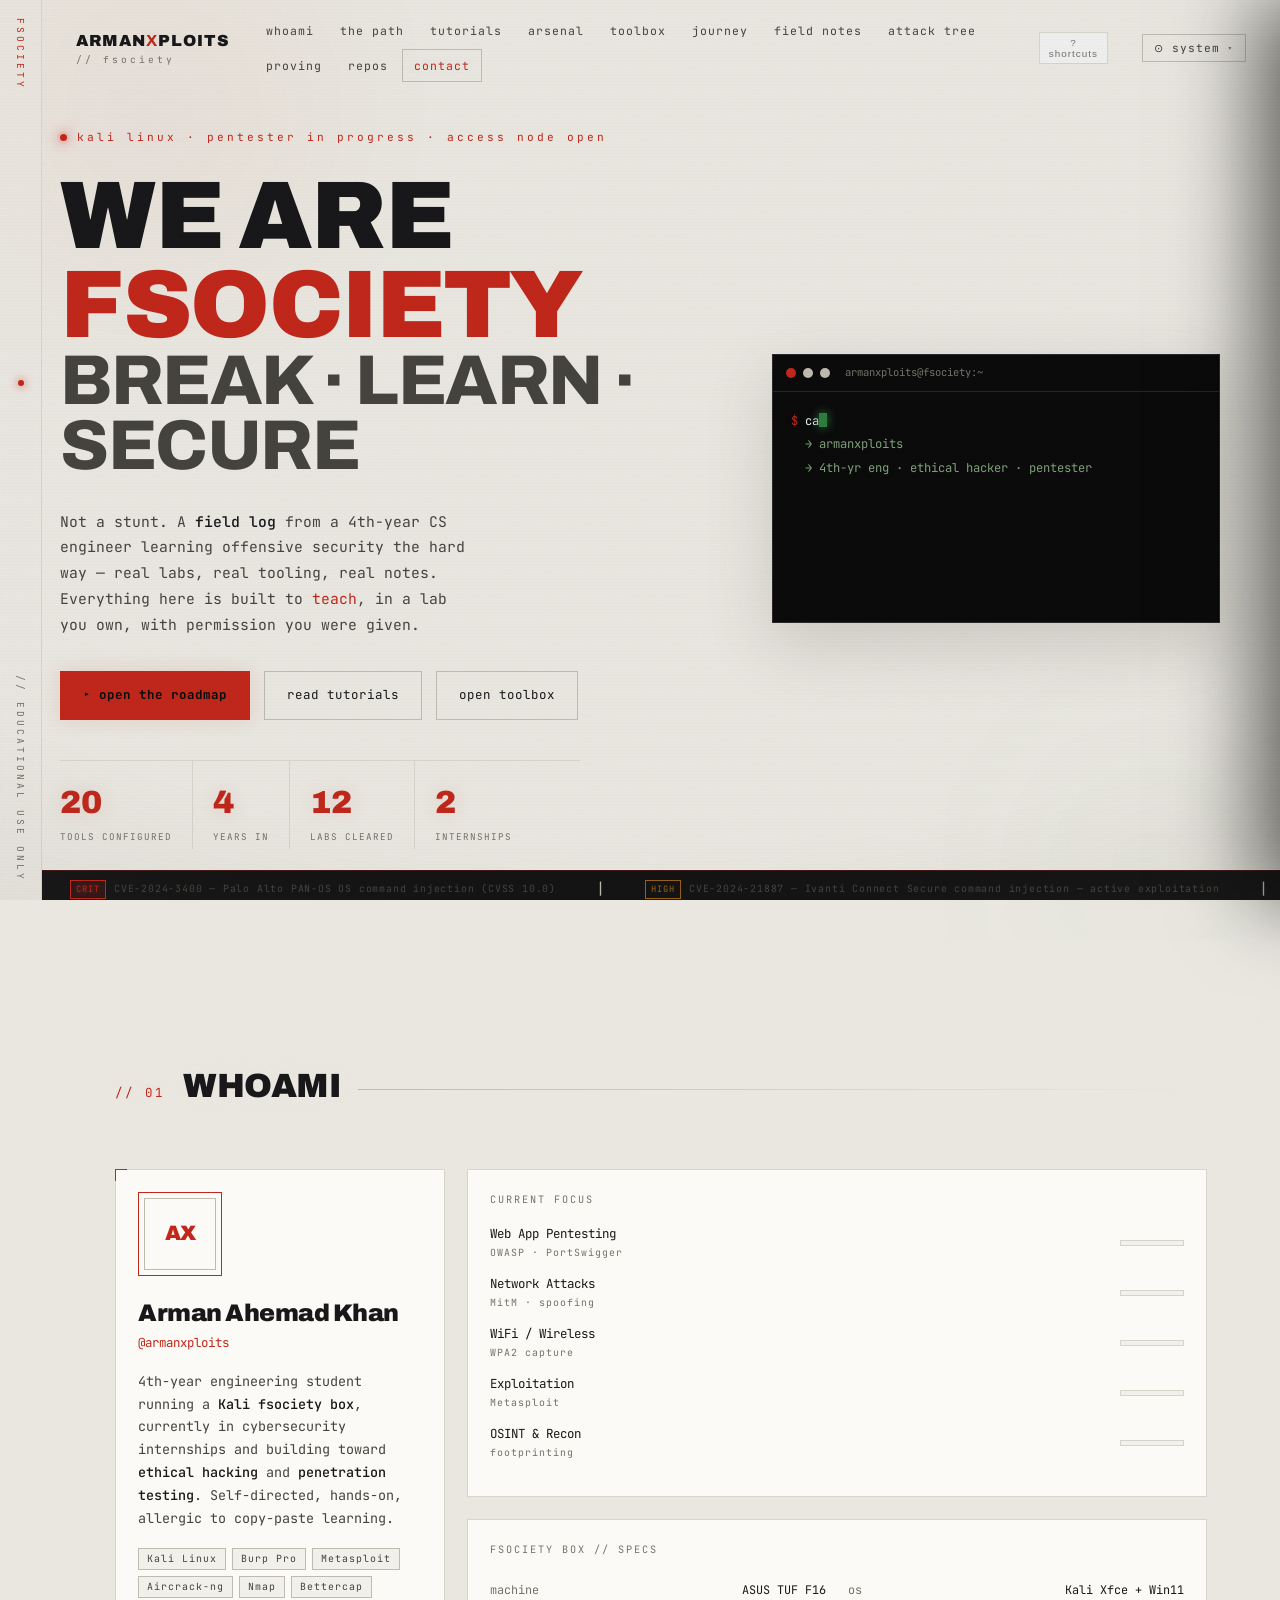
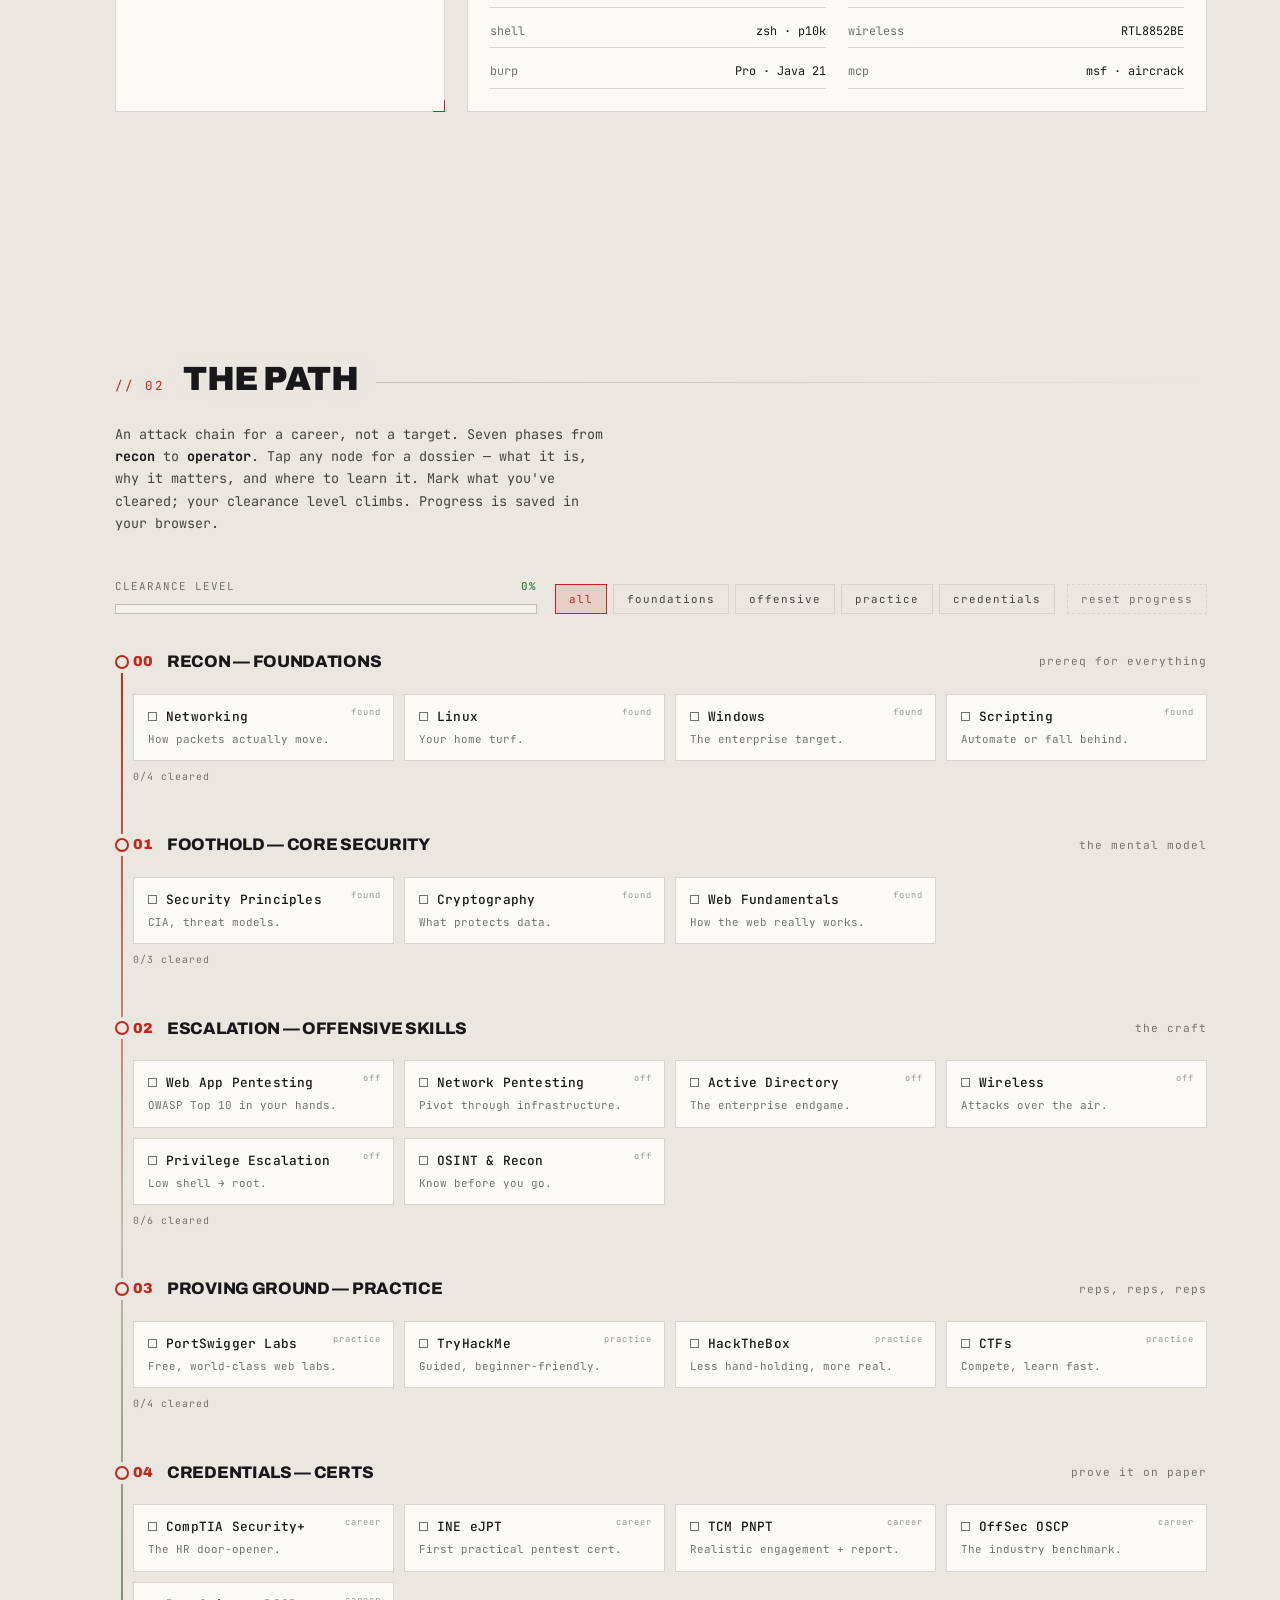
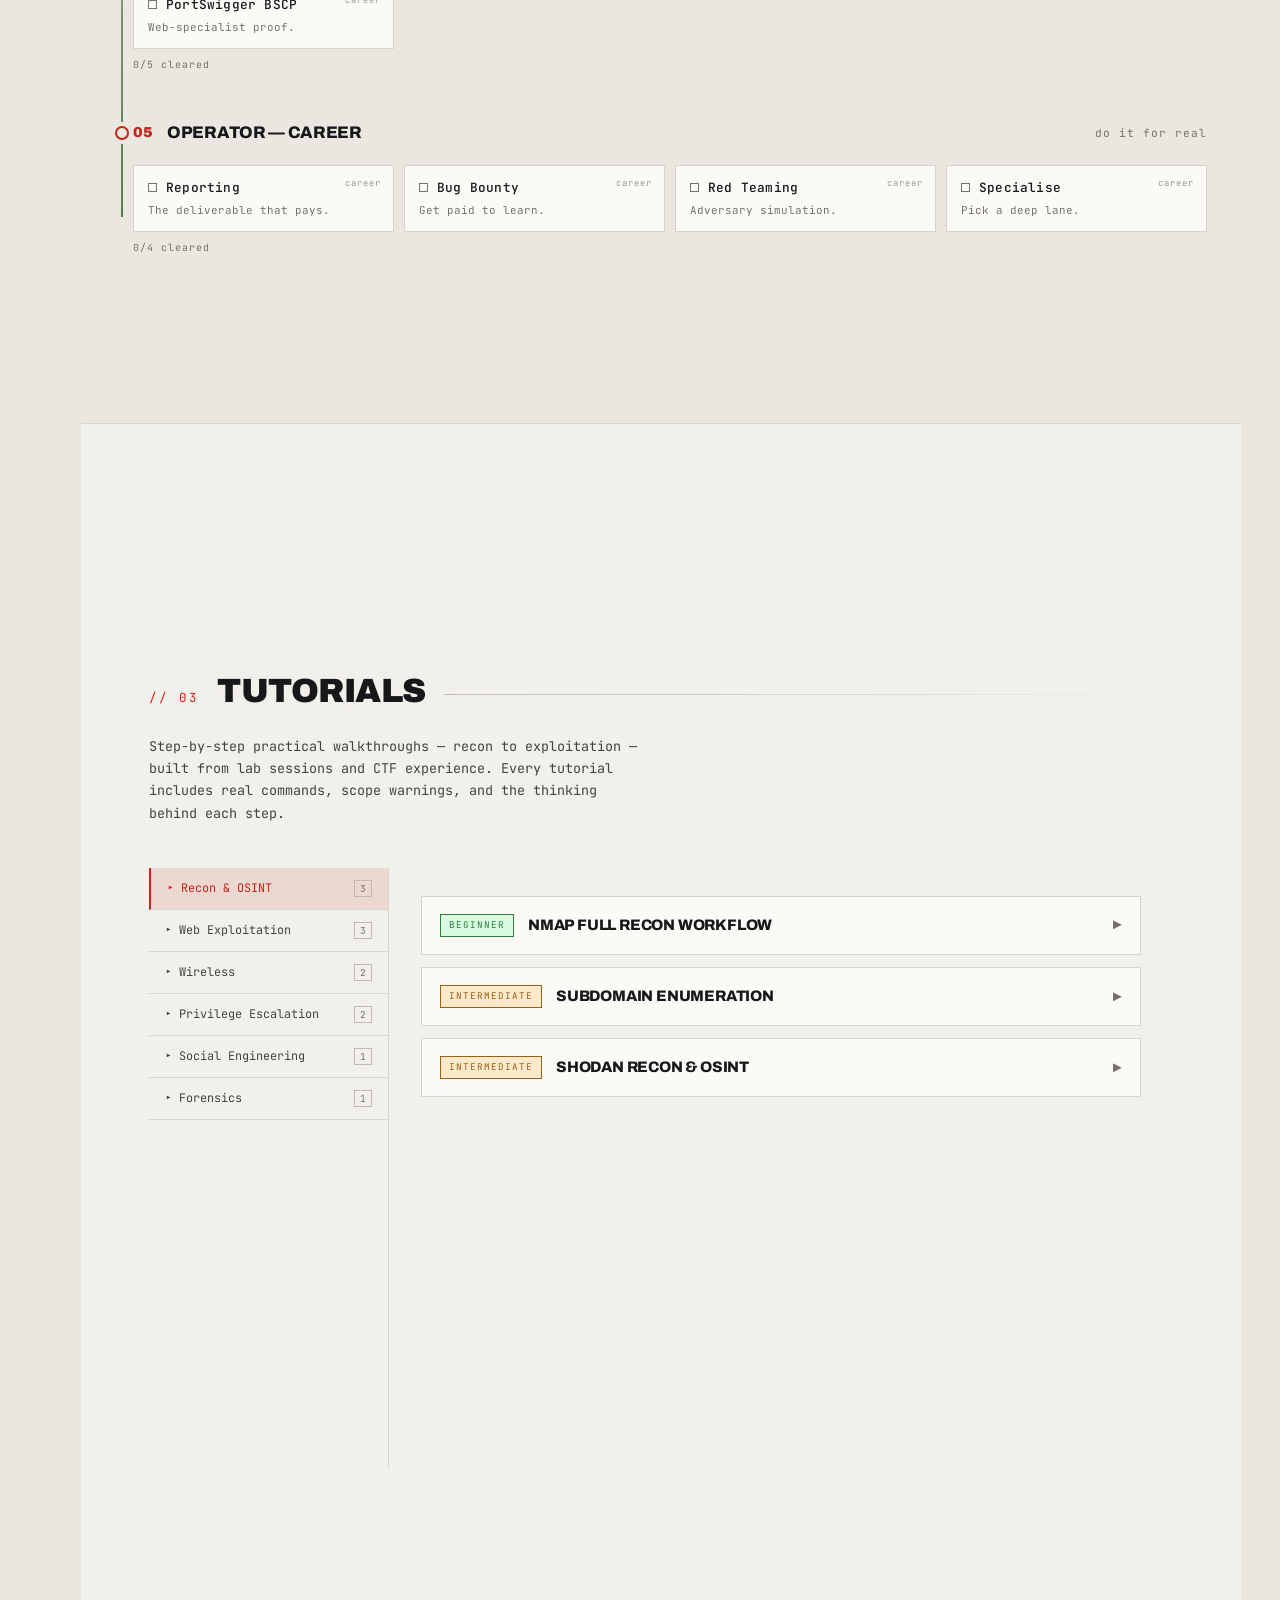
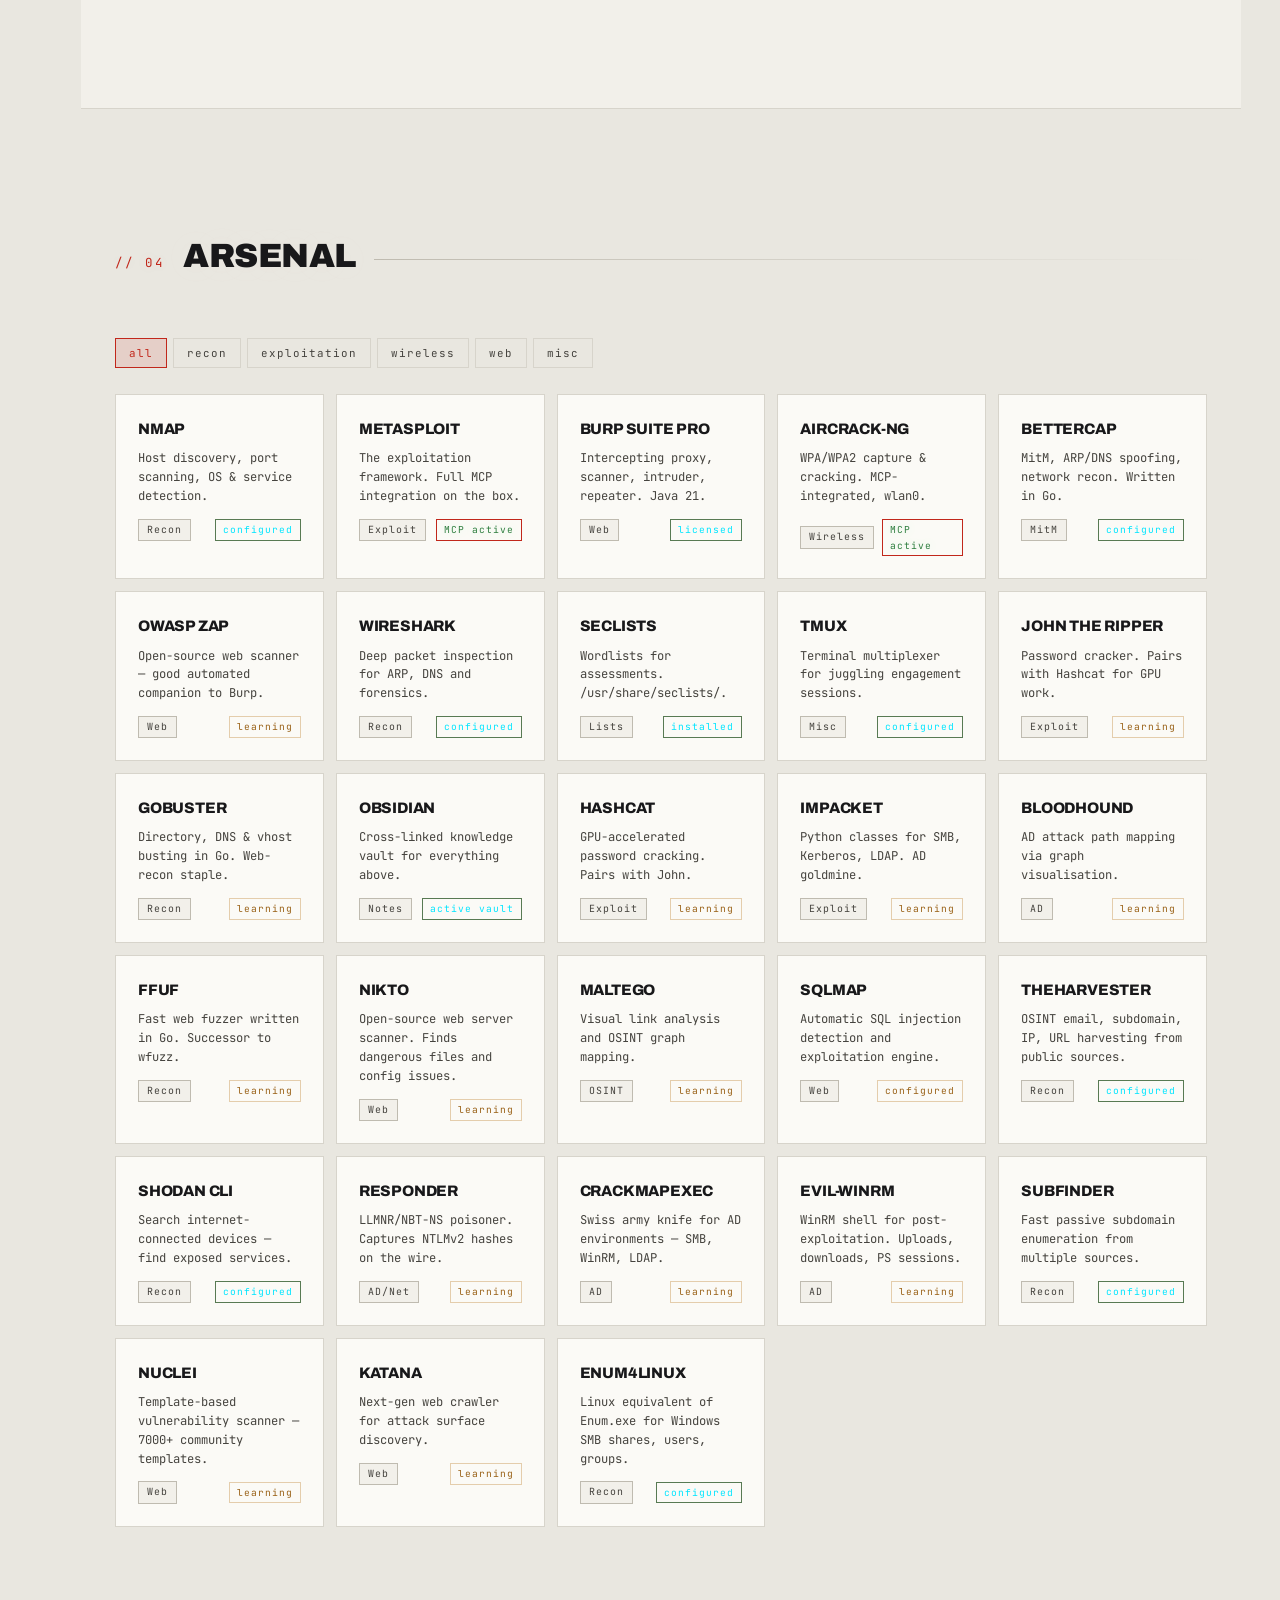
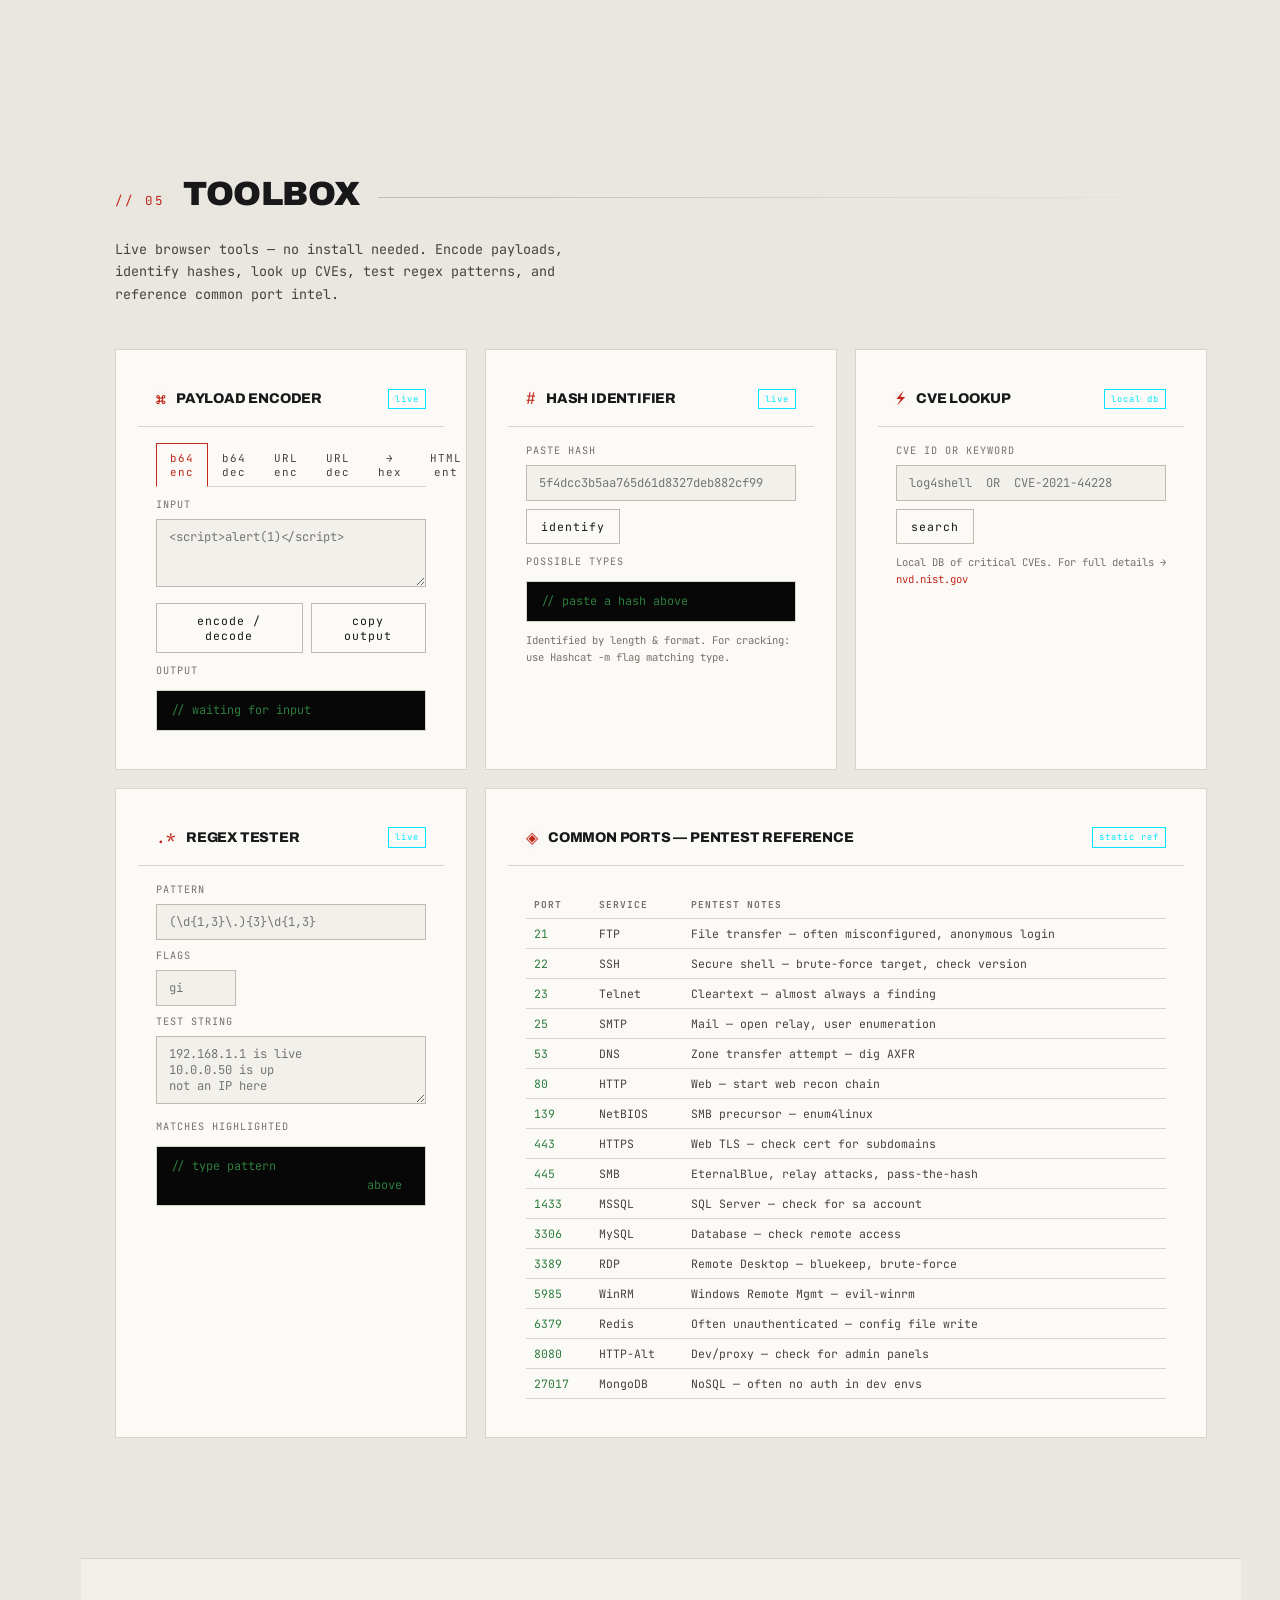
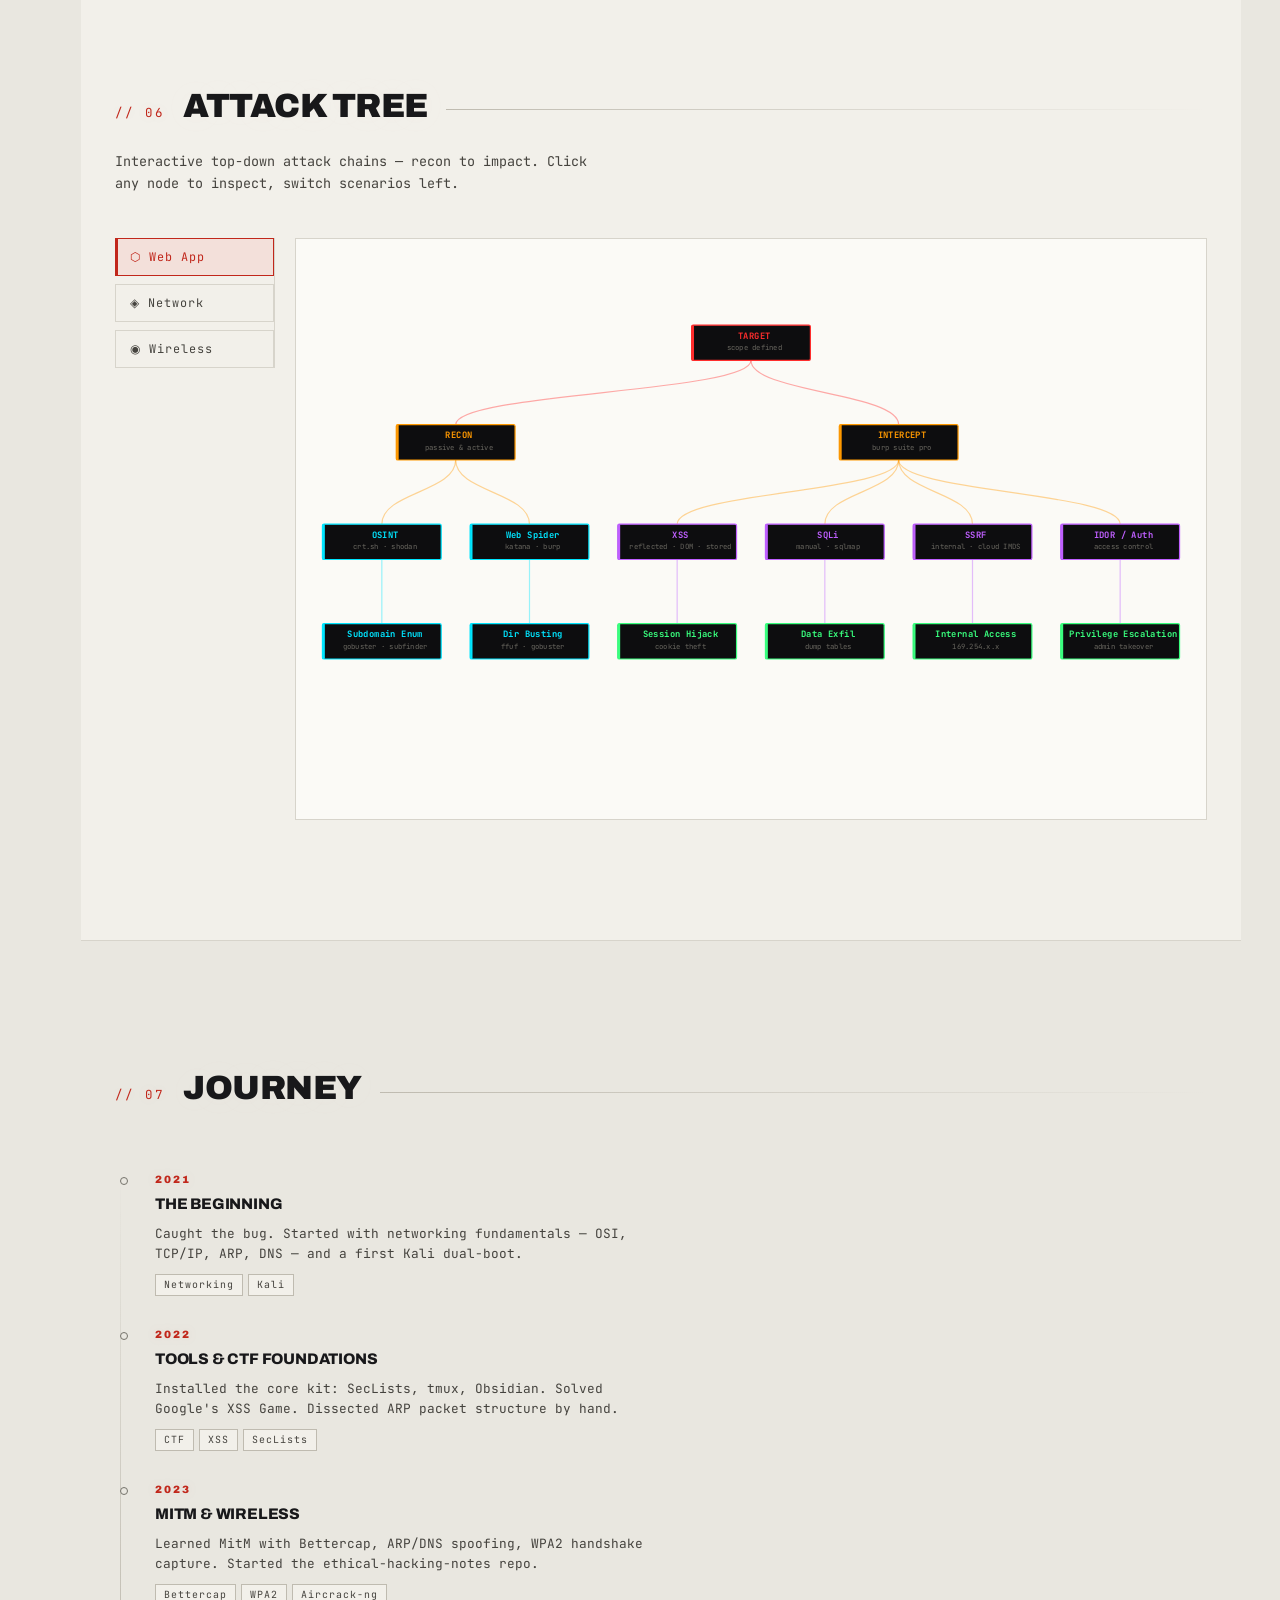
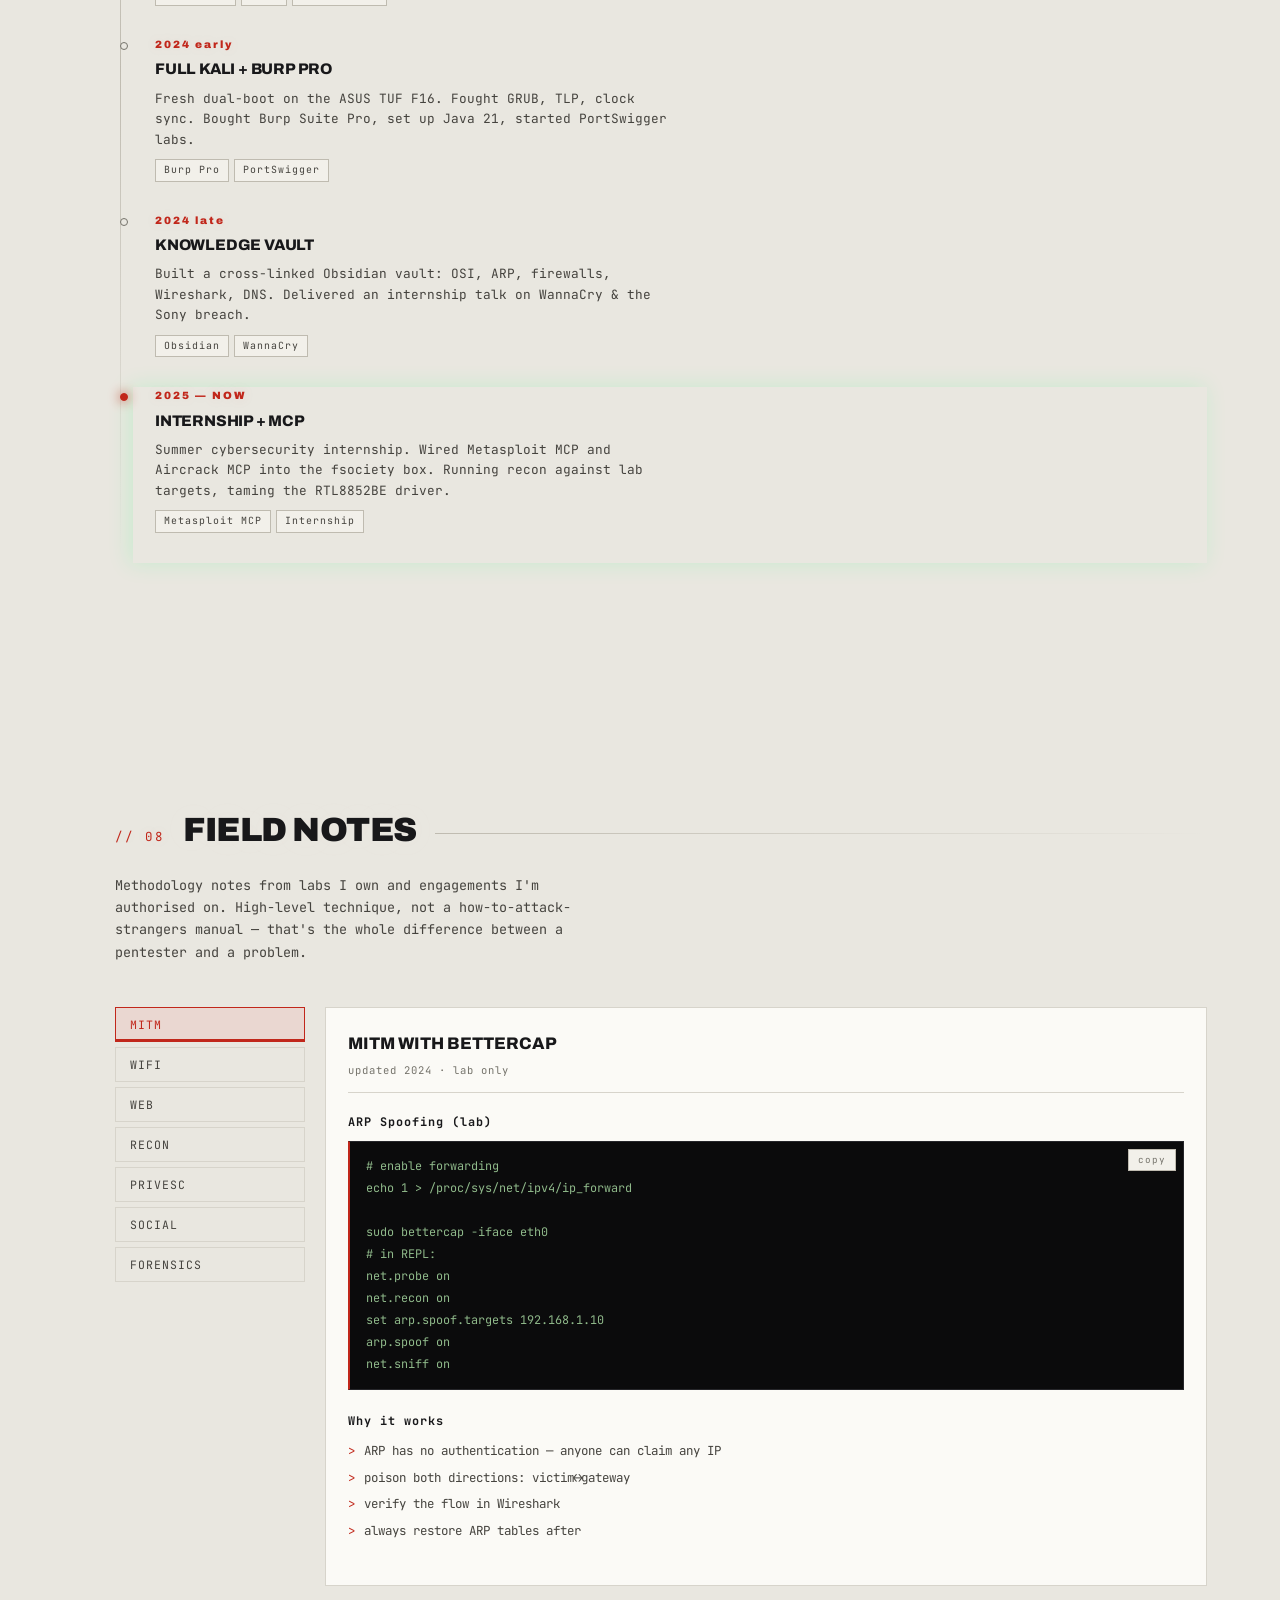
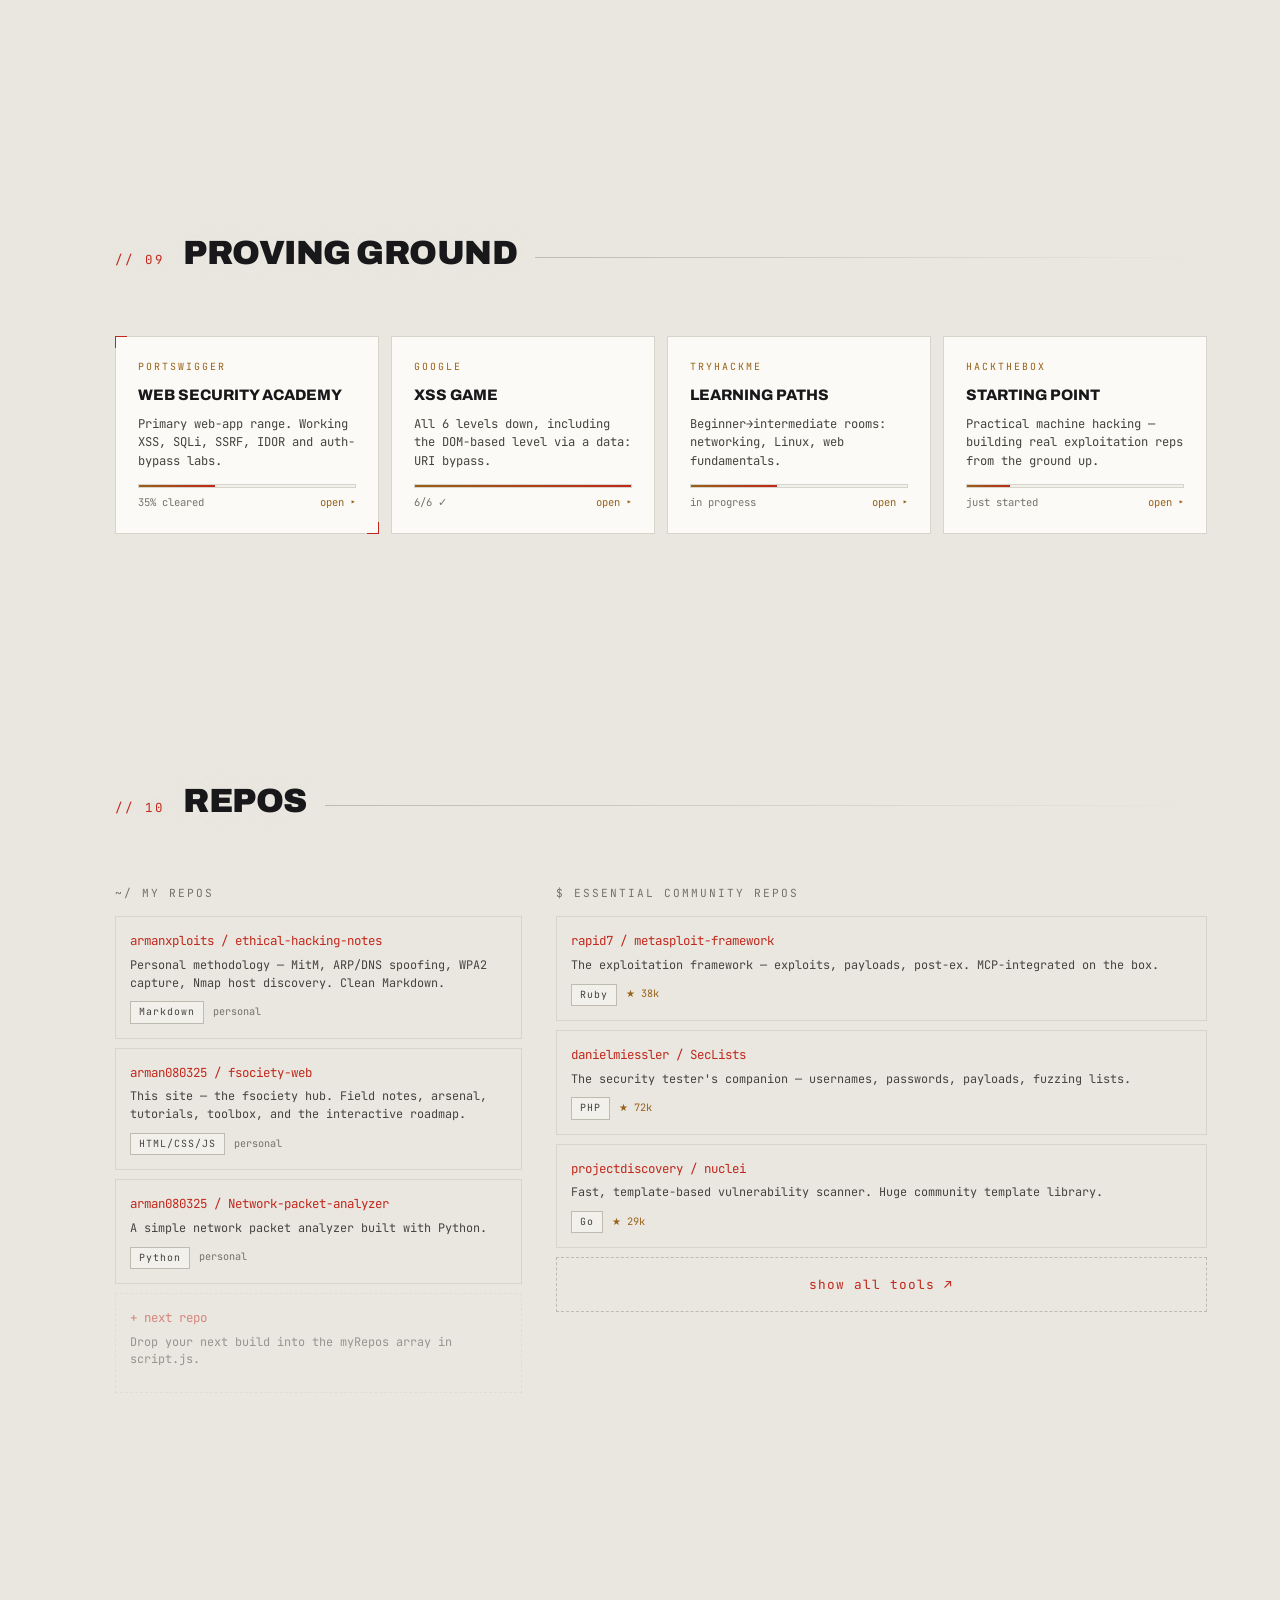
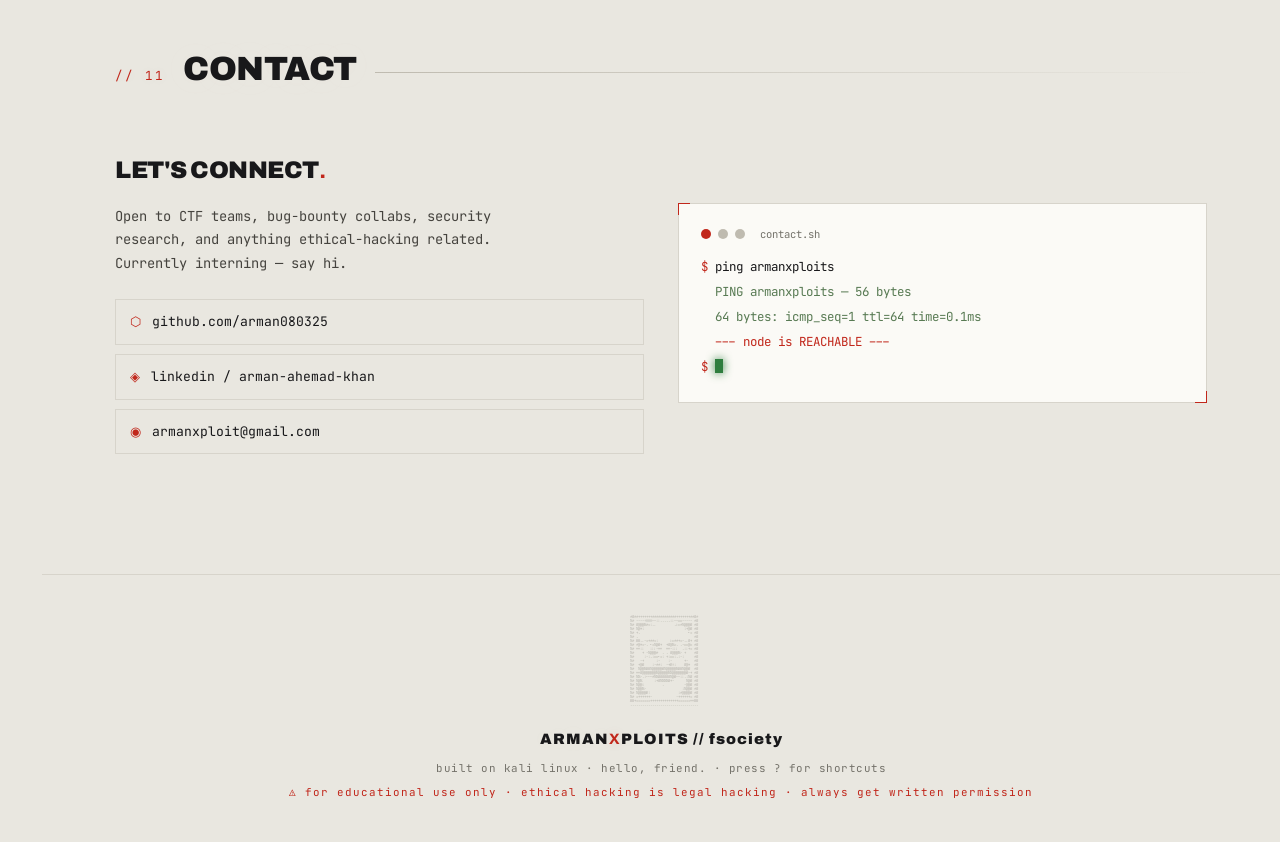
==== commit bbb418e0: "Theme dropdown (dark/light/system) across both pages" ====
--- a/index.html
+++ b/index.html
@@ -19,7 +19,16 @@
         rel="stylesheet" />
     <link rel="stylesheet" href="style.css" />
     <link rel="stylesheet" href="theme.css">
-    <script>try { var _t = localStorage.getItem('fsoc_theme'); if (_t) document.documentElement.dataset.theme = _t; } catch (e) { }</script>
+    <script>
+        try {
+            var _t = localStorage.getItem('fsoc_theme');
+            // no saved pref OR explicitly "system" → follow the OS
+            if (!_t || _t === 'system') {
+                _t = matchMedia('(prefers-color-scheme: light)').matches ? 'light' : 'dark';
+            }
+            document.documentElement.dataset.theme = _t;
+        } catch (e) { }
+    </script>
 </head>
 
 <body>
@@ -118,7 +127,17 @@
             <a href="#contact" data-s="contact">contact</a>
         </div>
         <button class="nav-kb-hint" id="kbBtn">? shortcuts</button>
-        <button class="theme-btn" id="themeToggle" title="toggle theme" aria-label="toggle theme">☾ dark</button>
+        <div class="theme-select" id="themeSelect">
+            <button class="theme-btn" id="themeBtn" aria-haspopup="listbox" aria-expanded="false">
+                <span id="themeLabel">⊙ system</span>
+                <span class="theme-caret">▾</span>
+            </button>
+            <ul class="theme-menu" id="themeMenu" role="listbox">
+                <li role="option" data-val="dark"><span>☾</span> dark</li>
+                <li role="option" data-val="light"><span>☀</span> light</li>
+                <li role="option" data-val="system"><span>⊙</span> system</li>
+            </ul>
+        </div>
         <button class="nav-burger" id="burger" aria-label="menu">≡</button>
     </nav>
 
--- a/style.css
+++ b/style.css
@@ -3693,3 +3693,42 @@
   opacity: 0.9;
   color: var(--signal);
 } /* lights up red on hover */
+
+/* ===== MOBILE FIXES ===== */
+@media (max-width: 880px) {
+  /* kill the giant empty hero on mobile */
+  #hero {
+    min-height: auto;
+    padding-top: 110px;
+    padding-bottom: 60px;
+  }
+
+  /* TOOLBOX — single column */
+  .toolbox-grid {
+    grid-template-columns: 1fr !important;
+  }
+
+  /* THE FIX: let each card shrink to the screen instead of forcing it wide */
+  .toolbox-grid .tbox {
+    min-width: 0;
+  }
+
+  /* Port Reference card spans the single column */
+  .toolbox-grid .tbox[style*="span 2"] {
+    grid-column: 1 / -1 !important;
+  }
+
+  /* encoder tab row wraps instead of running off the right edge */
+  .enc-tabs {
+    flex-wrap: wrap;
+  }
+
+  /* PORTS table scrolls INSIDE its own card, not the page */
+  #portTable {
+    overflow-x: auto;
+    -webkit-overflow-scrolling: touch;
+  }
+  #portTable table {
+    min-width: 520px;
+  }
+}
--- a/theme.css
+++ b/theme.css
@@ -36,3 +36,29 @@
 [data-theme="light"] .term-body .out{color:#7fa279}
 [data-theme="light"] pre.code{background:#0b0b0c;border-color:#26262a;border-left-color:var(--signal)}
 [data-theme="light"] pre.code code{color:#8fb98a}
+
+/* ===== theme dropdown ===== */
+.theme-select { position: relative; margin-left: 10px; }
+.theme-select .theme-btn { margin-left: 0; }              /* override the old margin */
+.theme-caret { font-size: .6rem; opacity: .7; }
+
+.theme-menu {
+  position: absolute; top: calc(100% + 6px); right: 0;
+  min-width: 130px; list-style: none; margin: 0; padding: 4px;
+  background: var(--panel); border: 1px solid var(--line2);
+  display: none; flex-direction: column; gap: 2px; z-index: 1200;
+  box-shadow: 0 12px 30px rgba(0,0,0,.4);
+}
+.theme-select.open .theme-menu { display: flex; }
+
+.theme-menu li {
+  display: flex; align-items: center; gap: 9px;
+  font-family: var(--mono); font-size: .72rem; letter-spacing: 1px;
+  color: var(--bone-dim); padding: 8px 11px; cursor: pointer;
+  transition: .15s var(--ease);
+}
+.theme-menu li:hover { color: var(--bone); background: var(--void2); }
+.theme-menu li.on { color: var(--signal); border-left: 2px solid var(--signal); }
+.theme-menu li span { width: 14px; text-align: center; }
+
+@media (max-width: 880px) { .theme-select { margin-left: auto; margin-right: 8px; } }
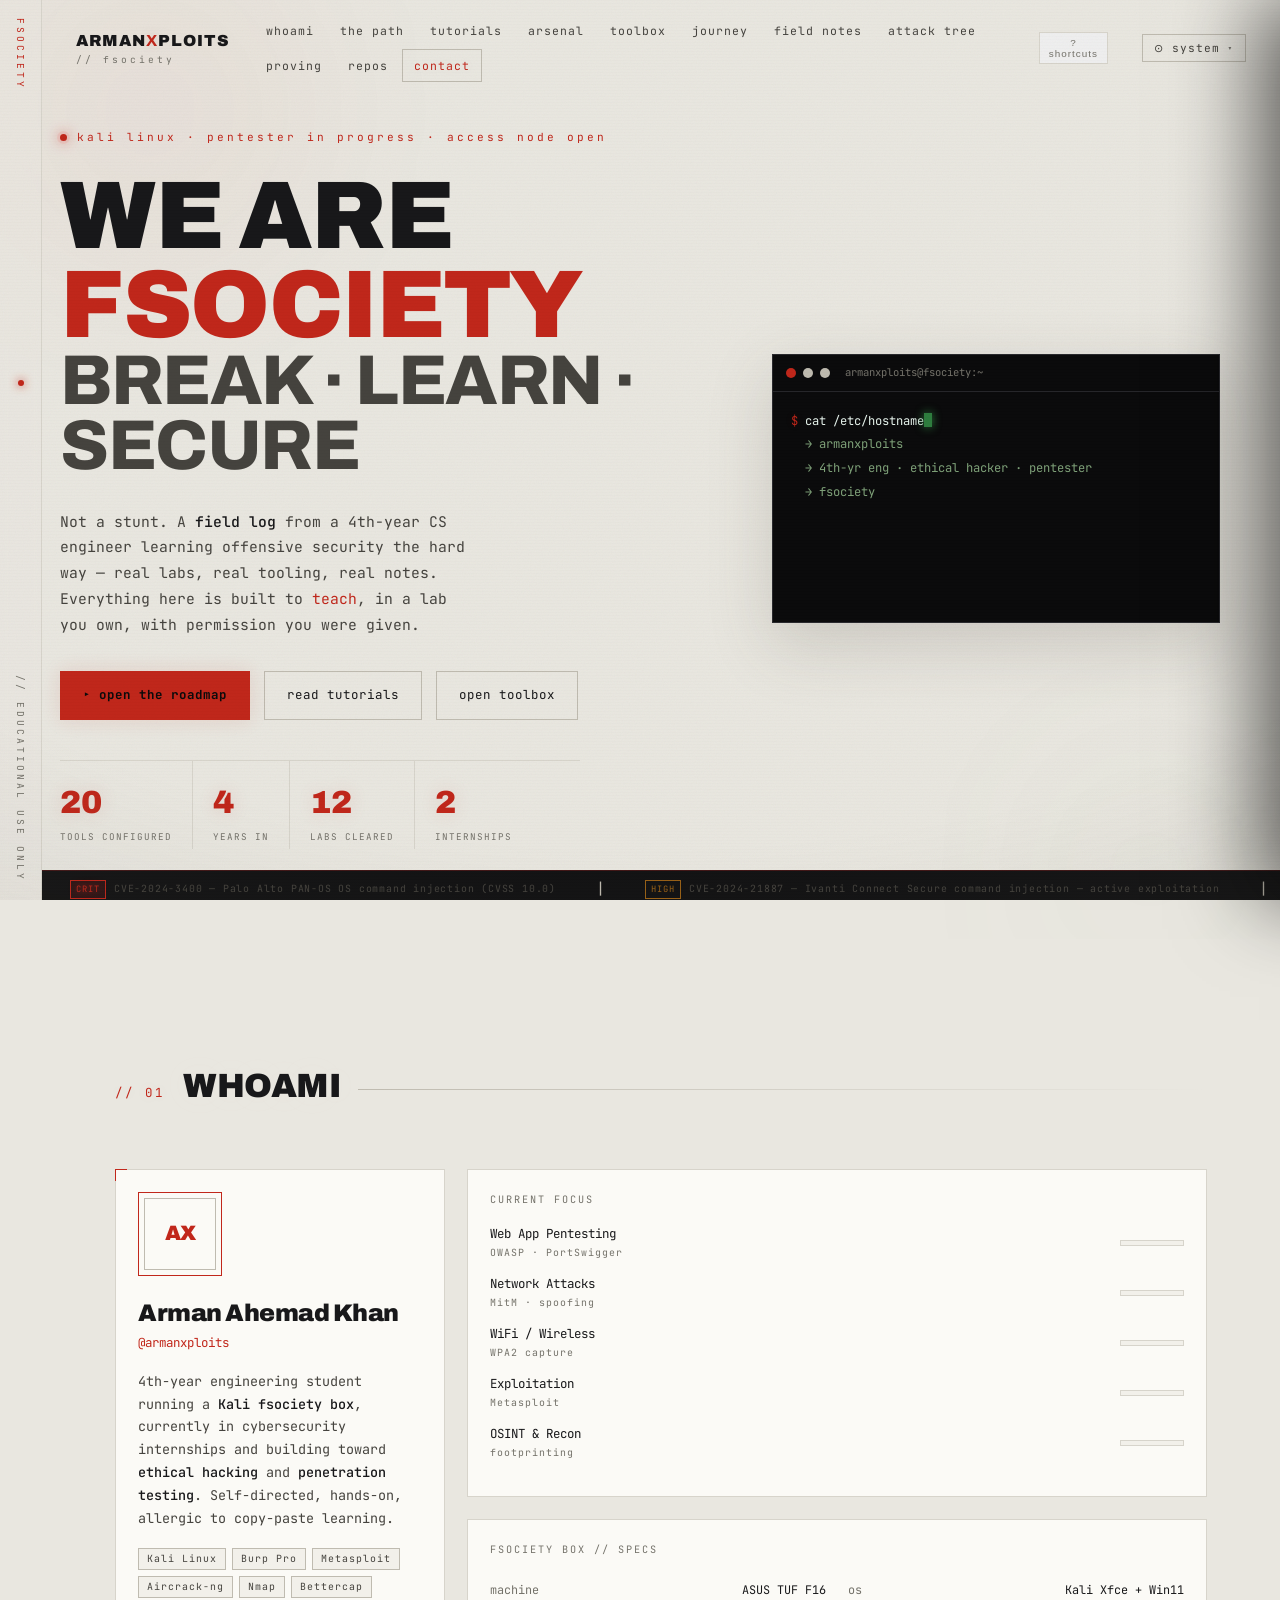
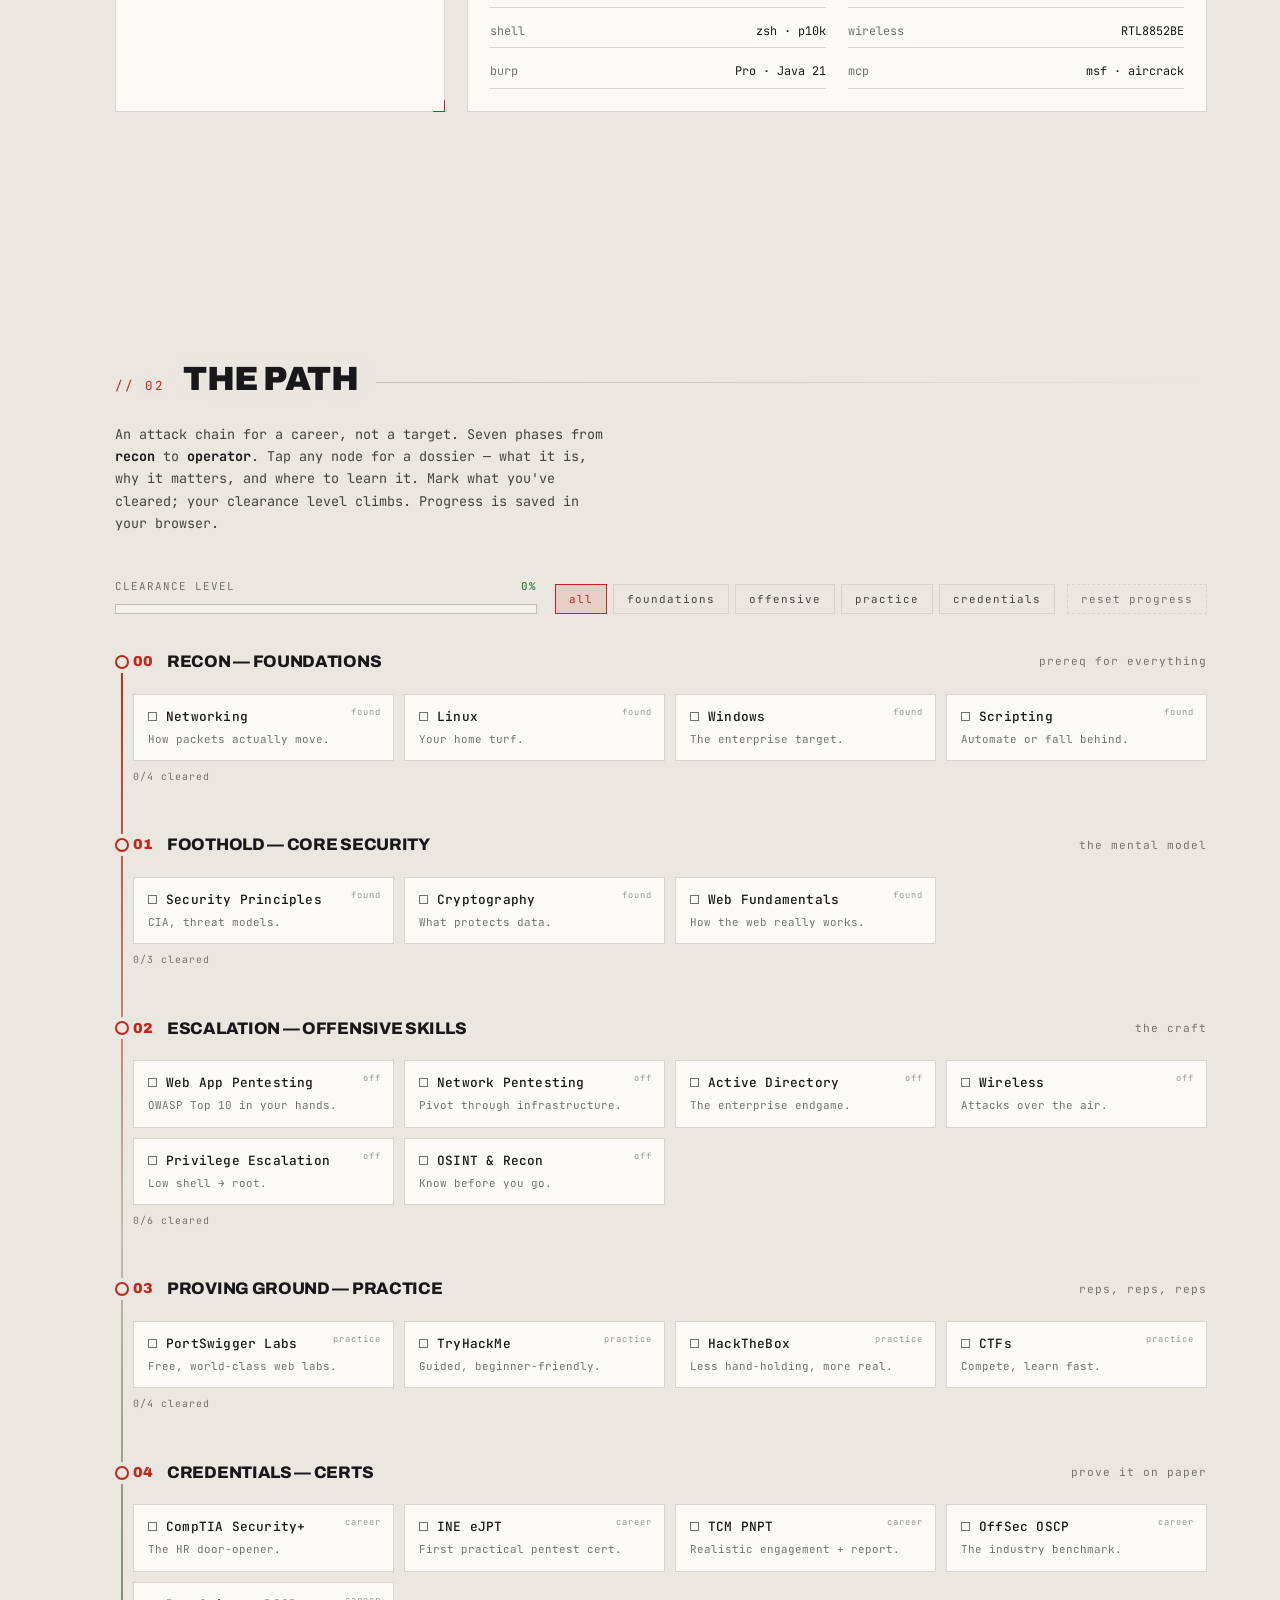
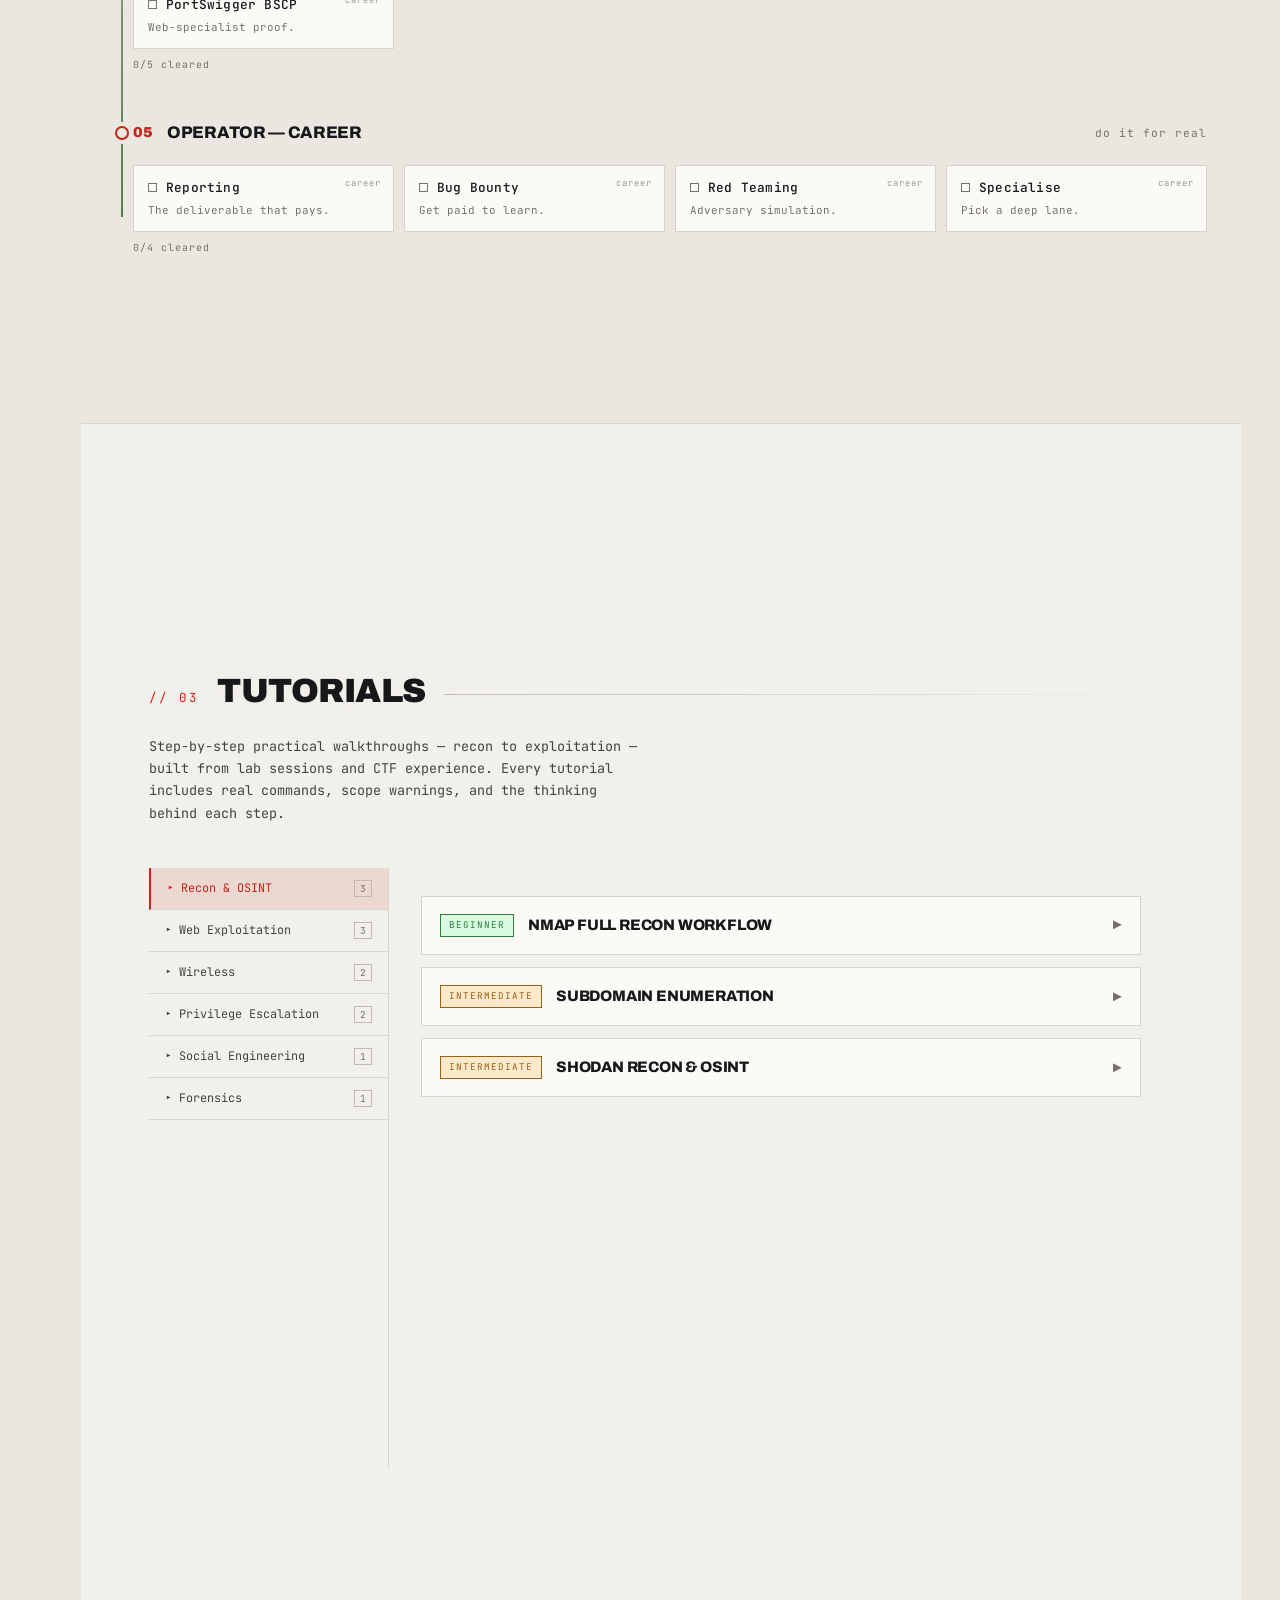
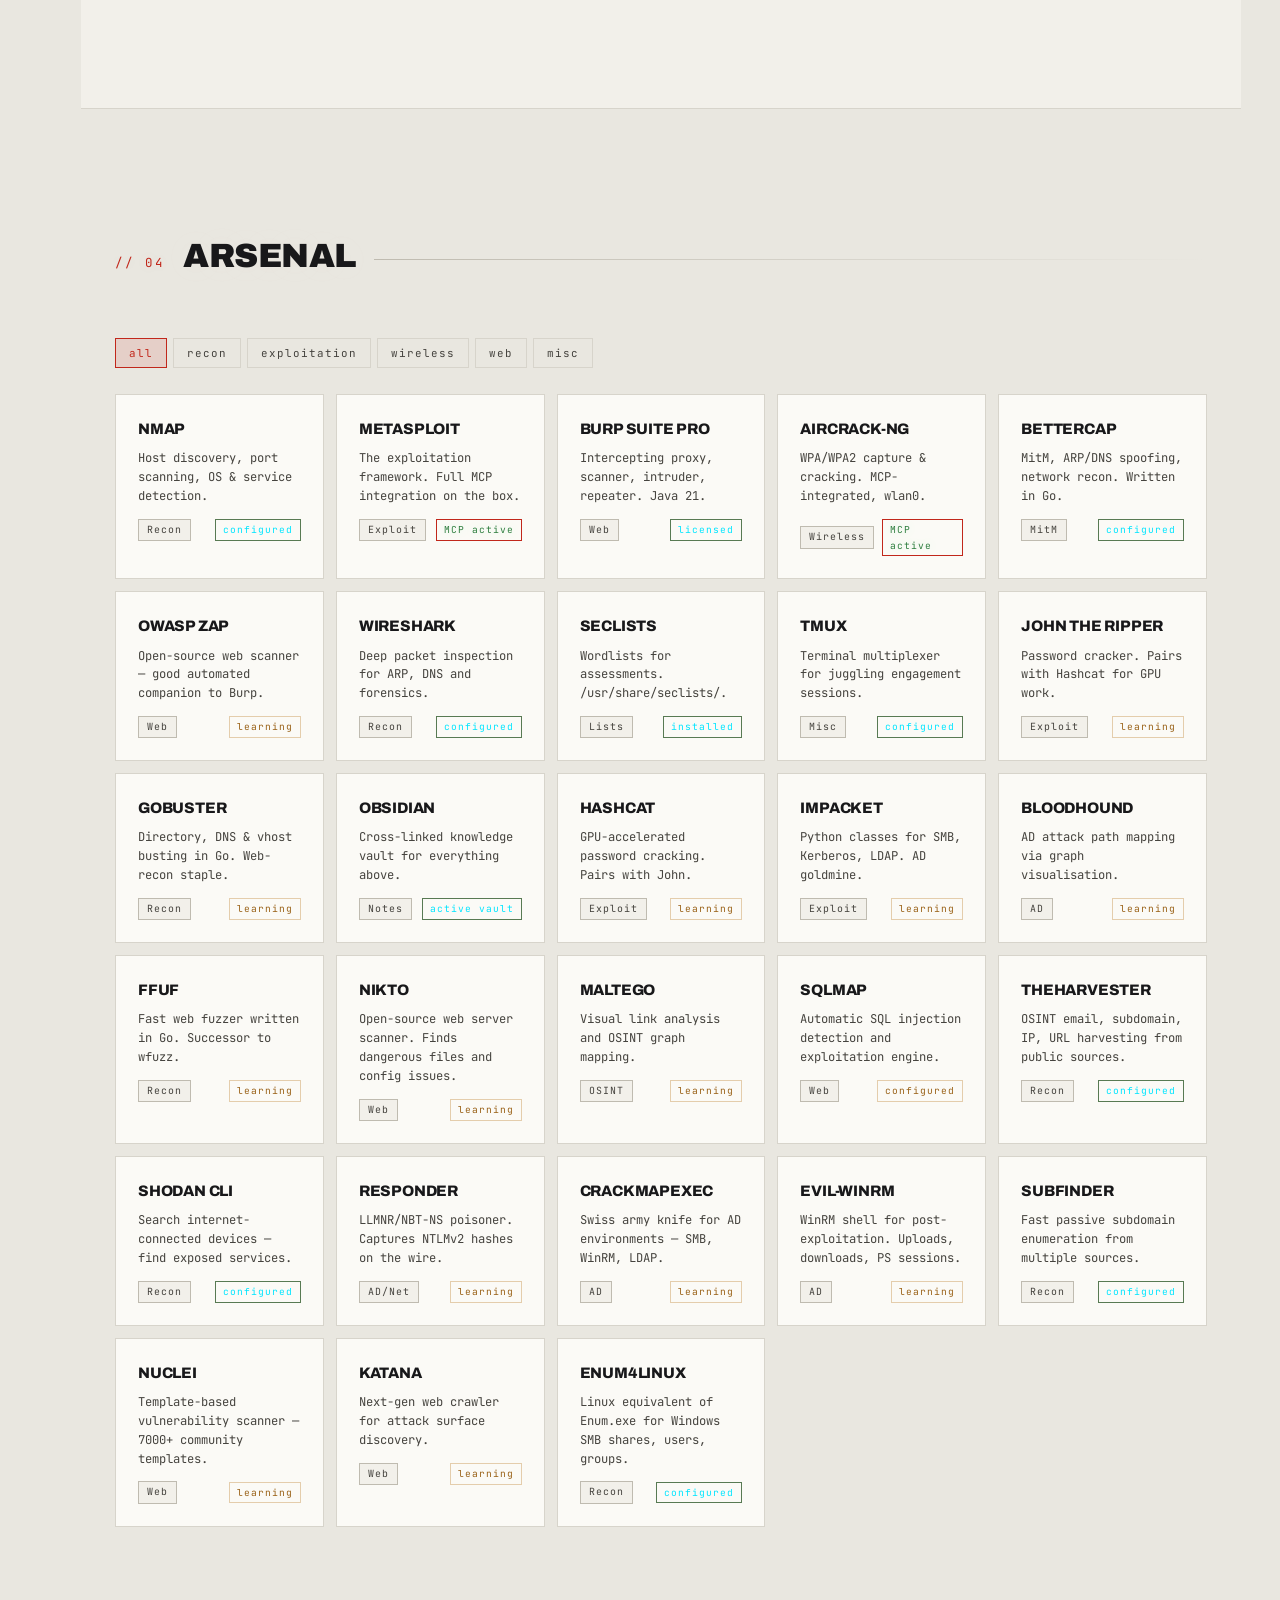
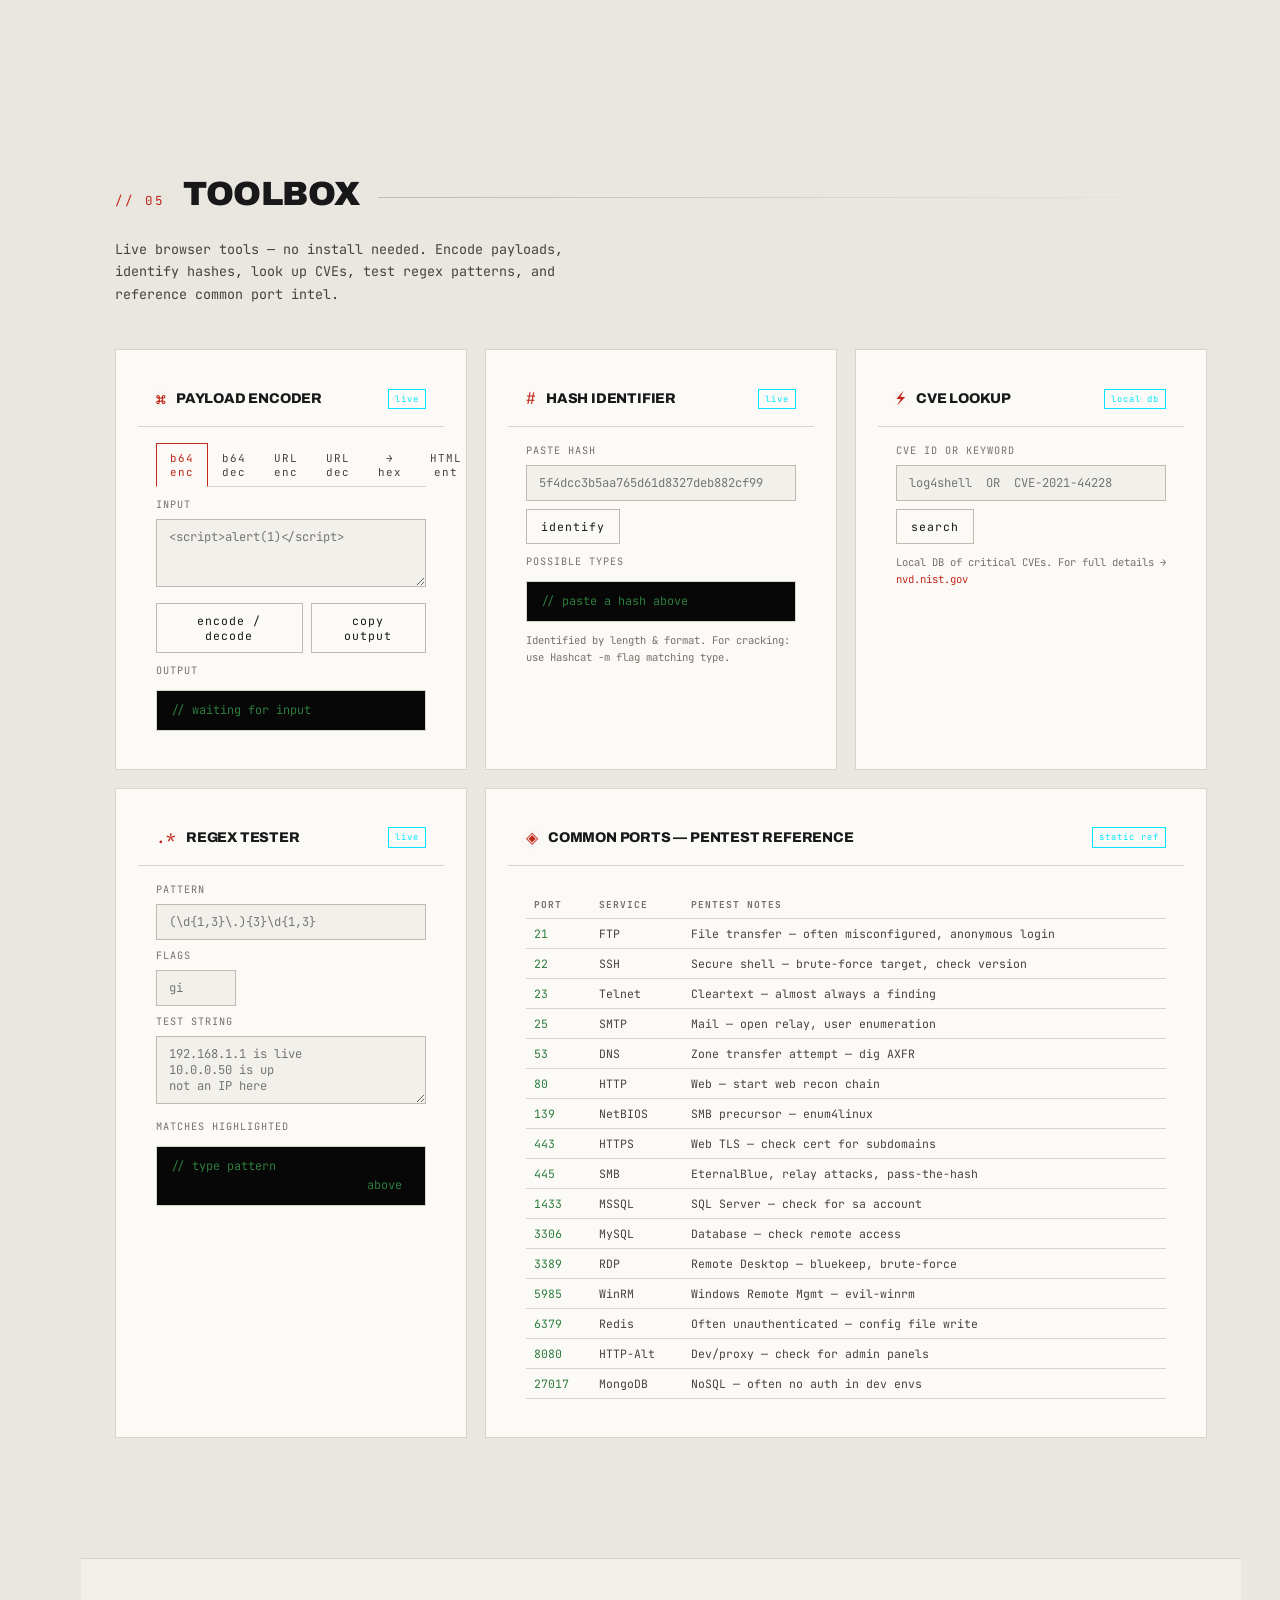
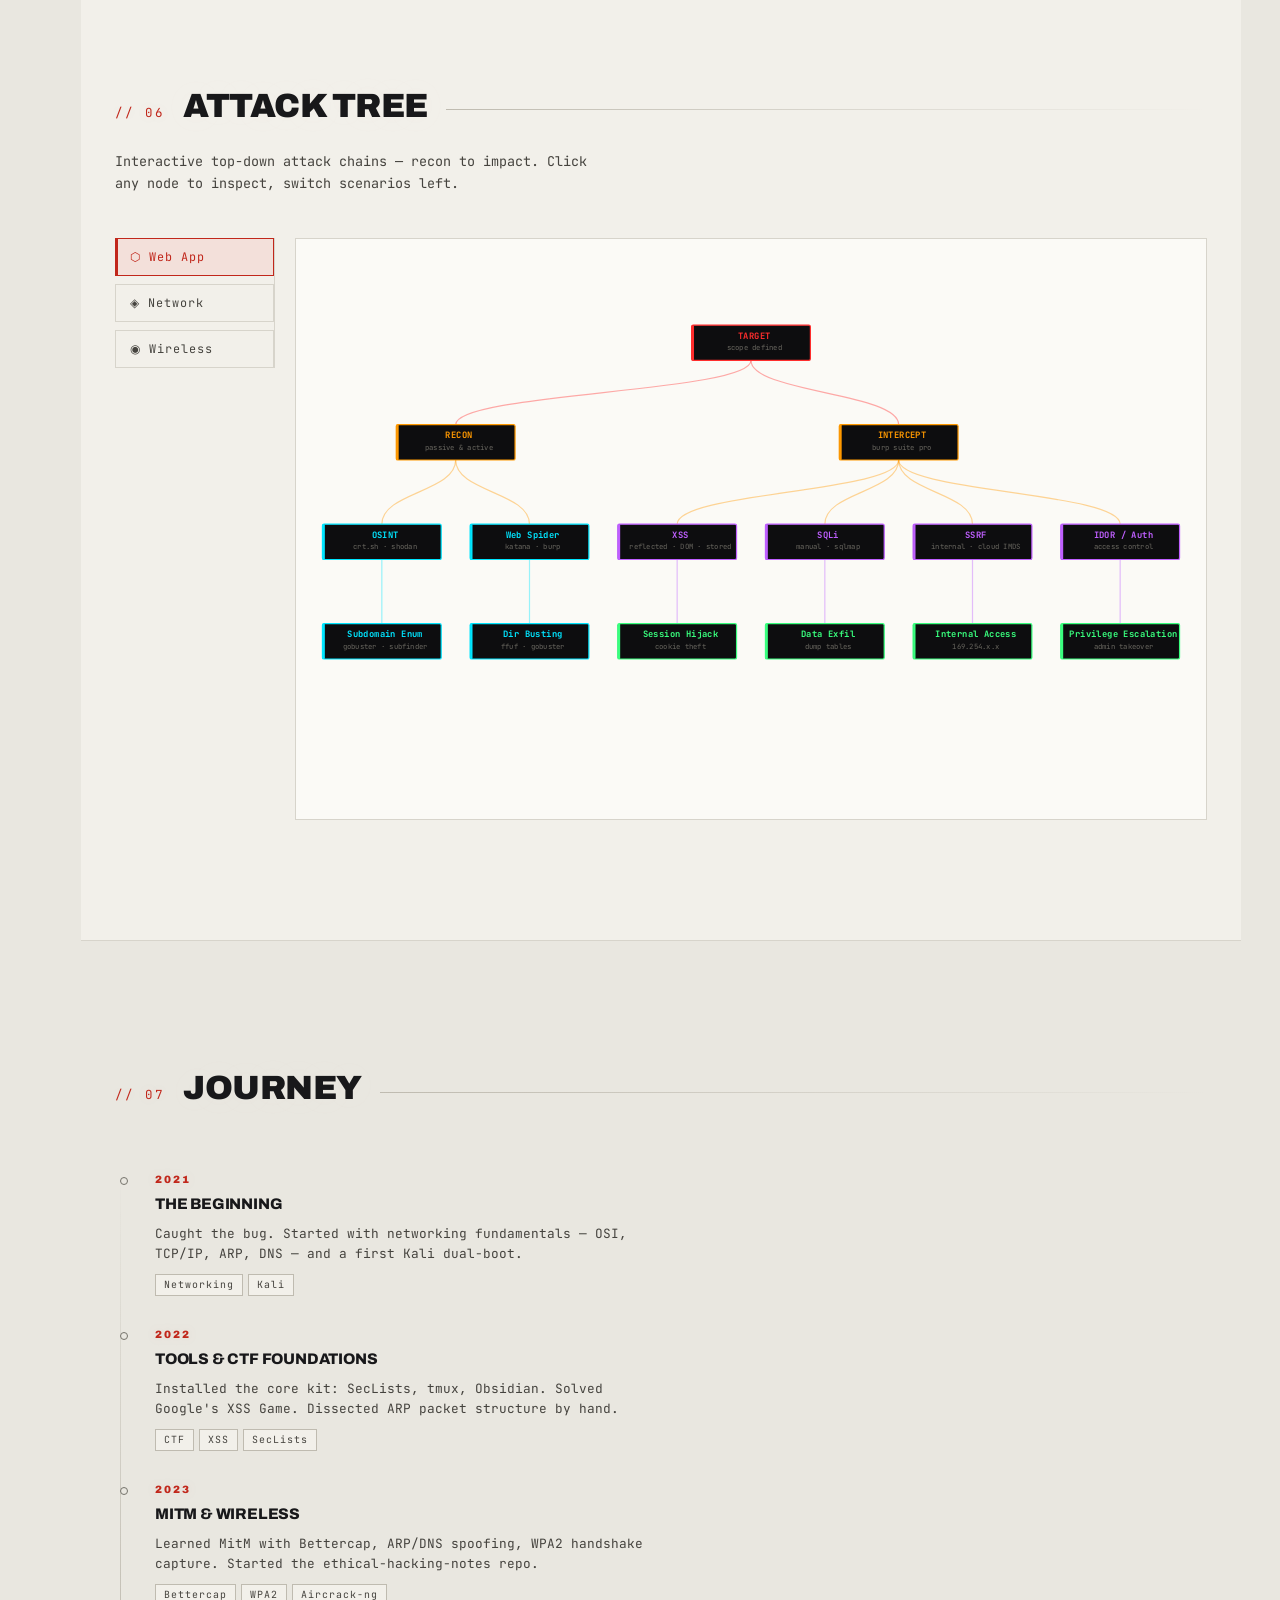
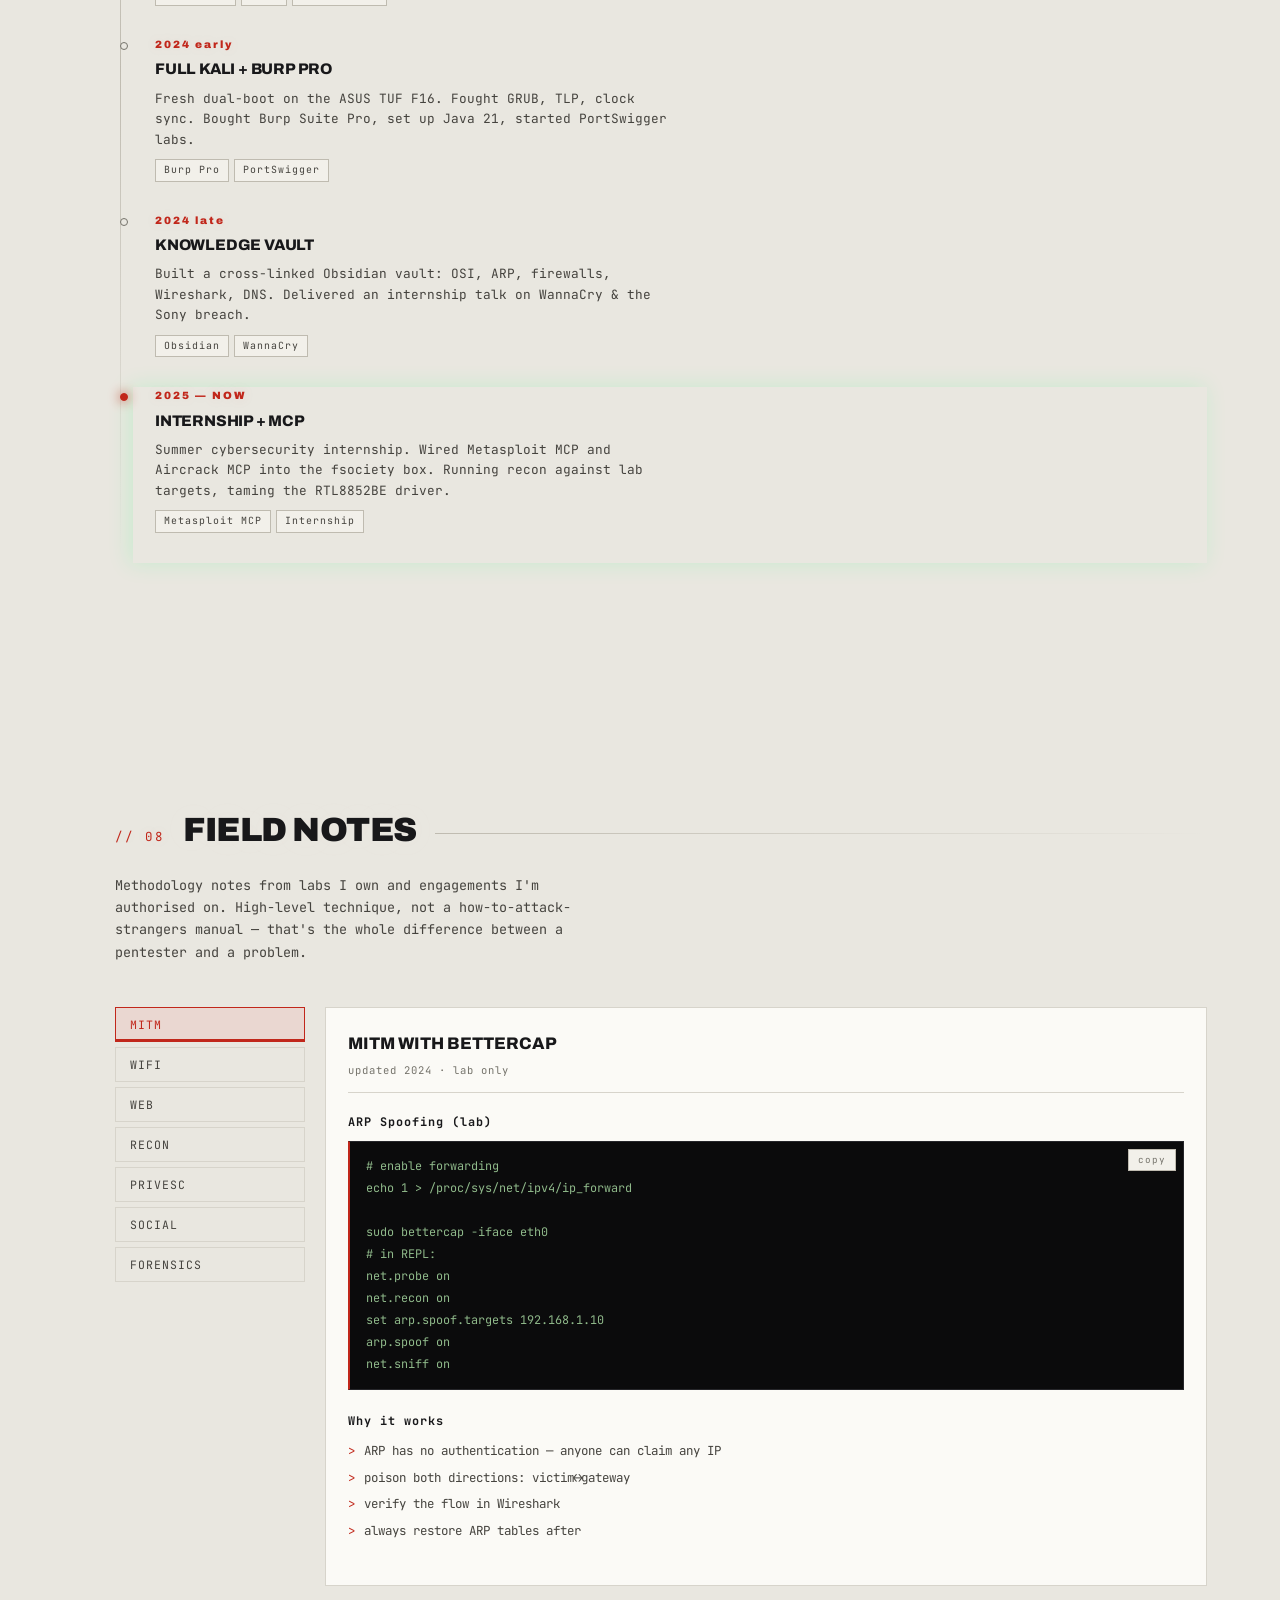
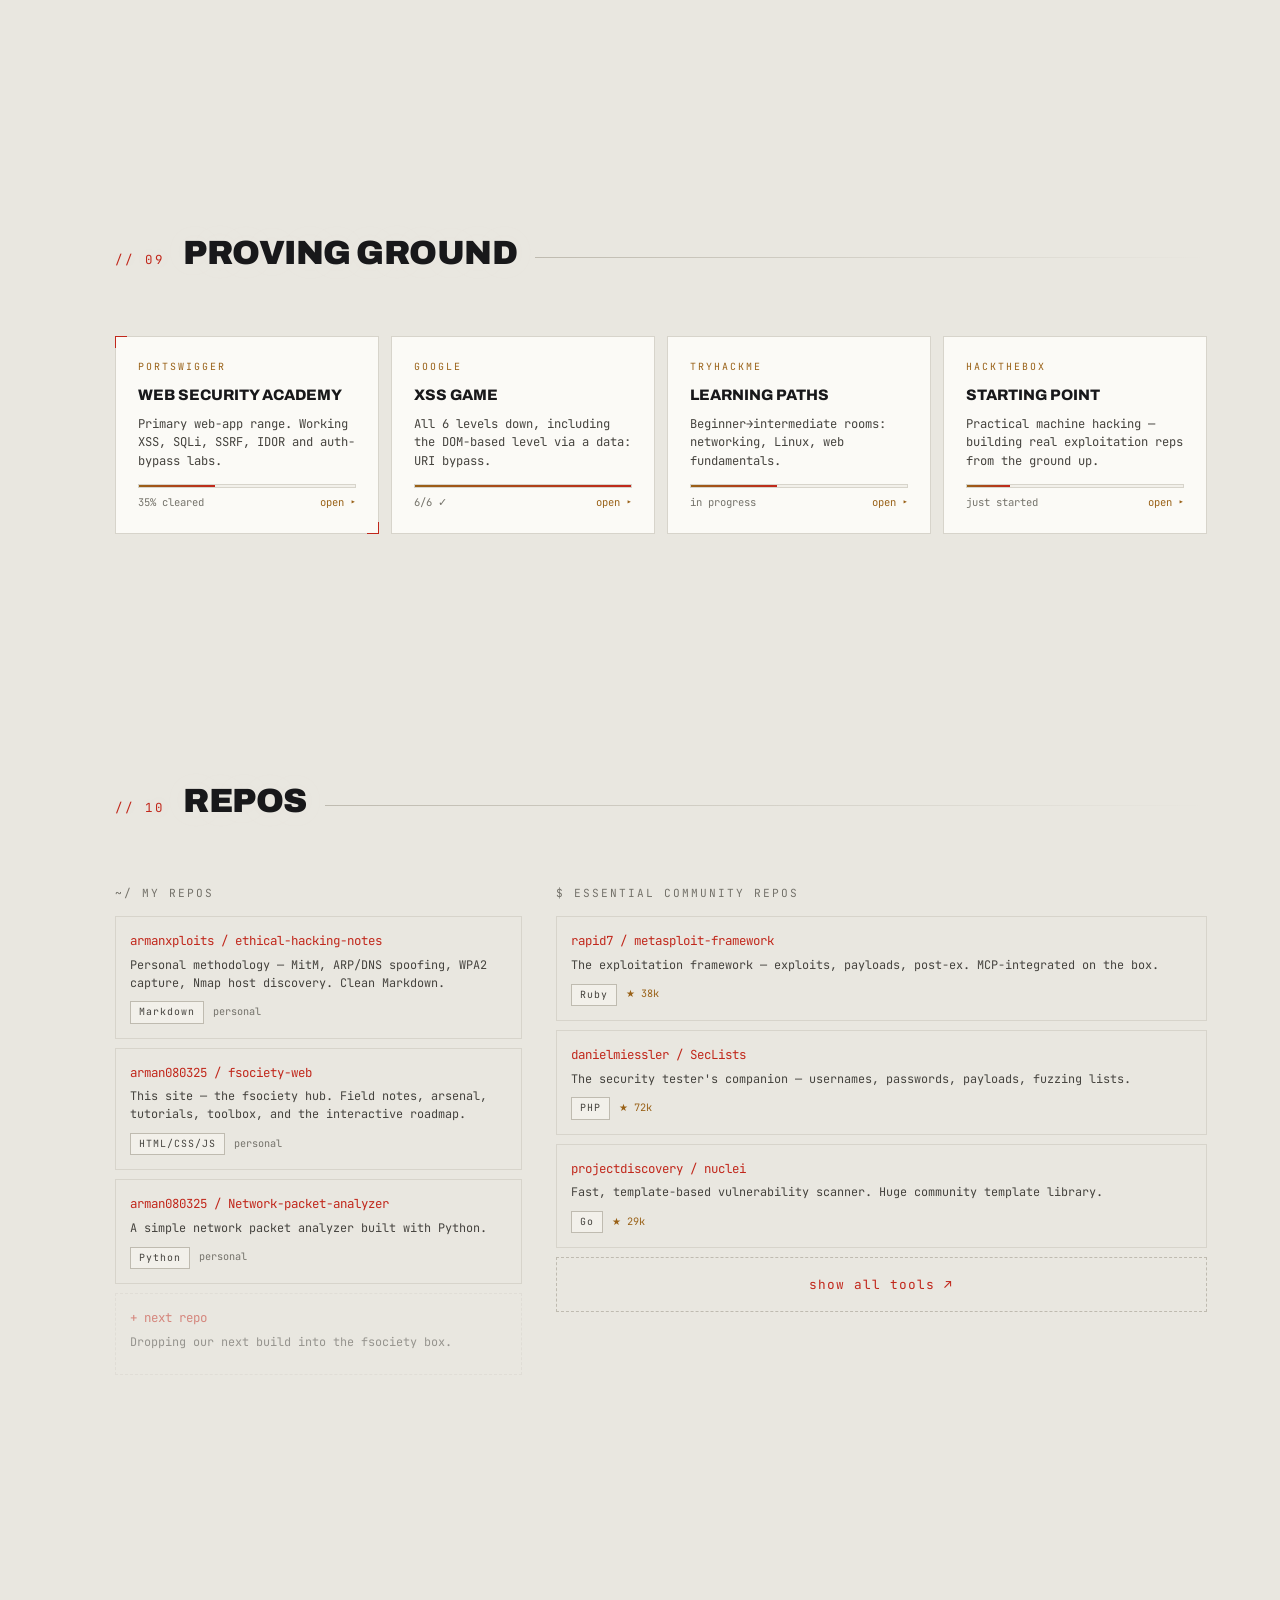
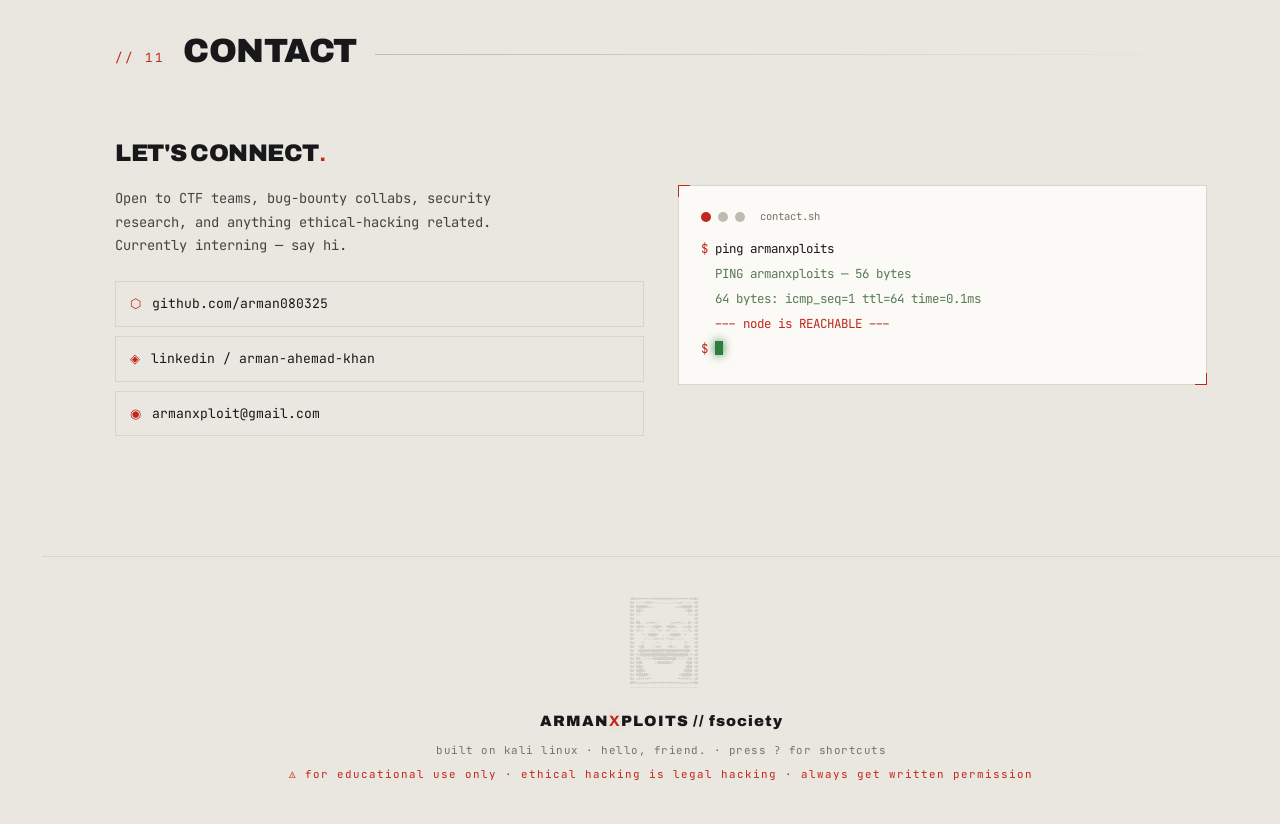
==== commit 023c831f: "Edited some text" ====
--- a/index.html
+++ b/index.html
@@ -666,7 +666,7 @@
                     </a>
                     <div class="repo add">
                         <div class="rname">+ next repo</div>
-                        <div class="rdesc">Drop your next build into the myRepos array in script.js.</div>
+                        <div class="rdesc">Dropping our next build into the fsociety box.</div>
                     </div>
                 </div>
                 <div class="repocol rev">
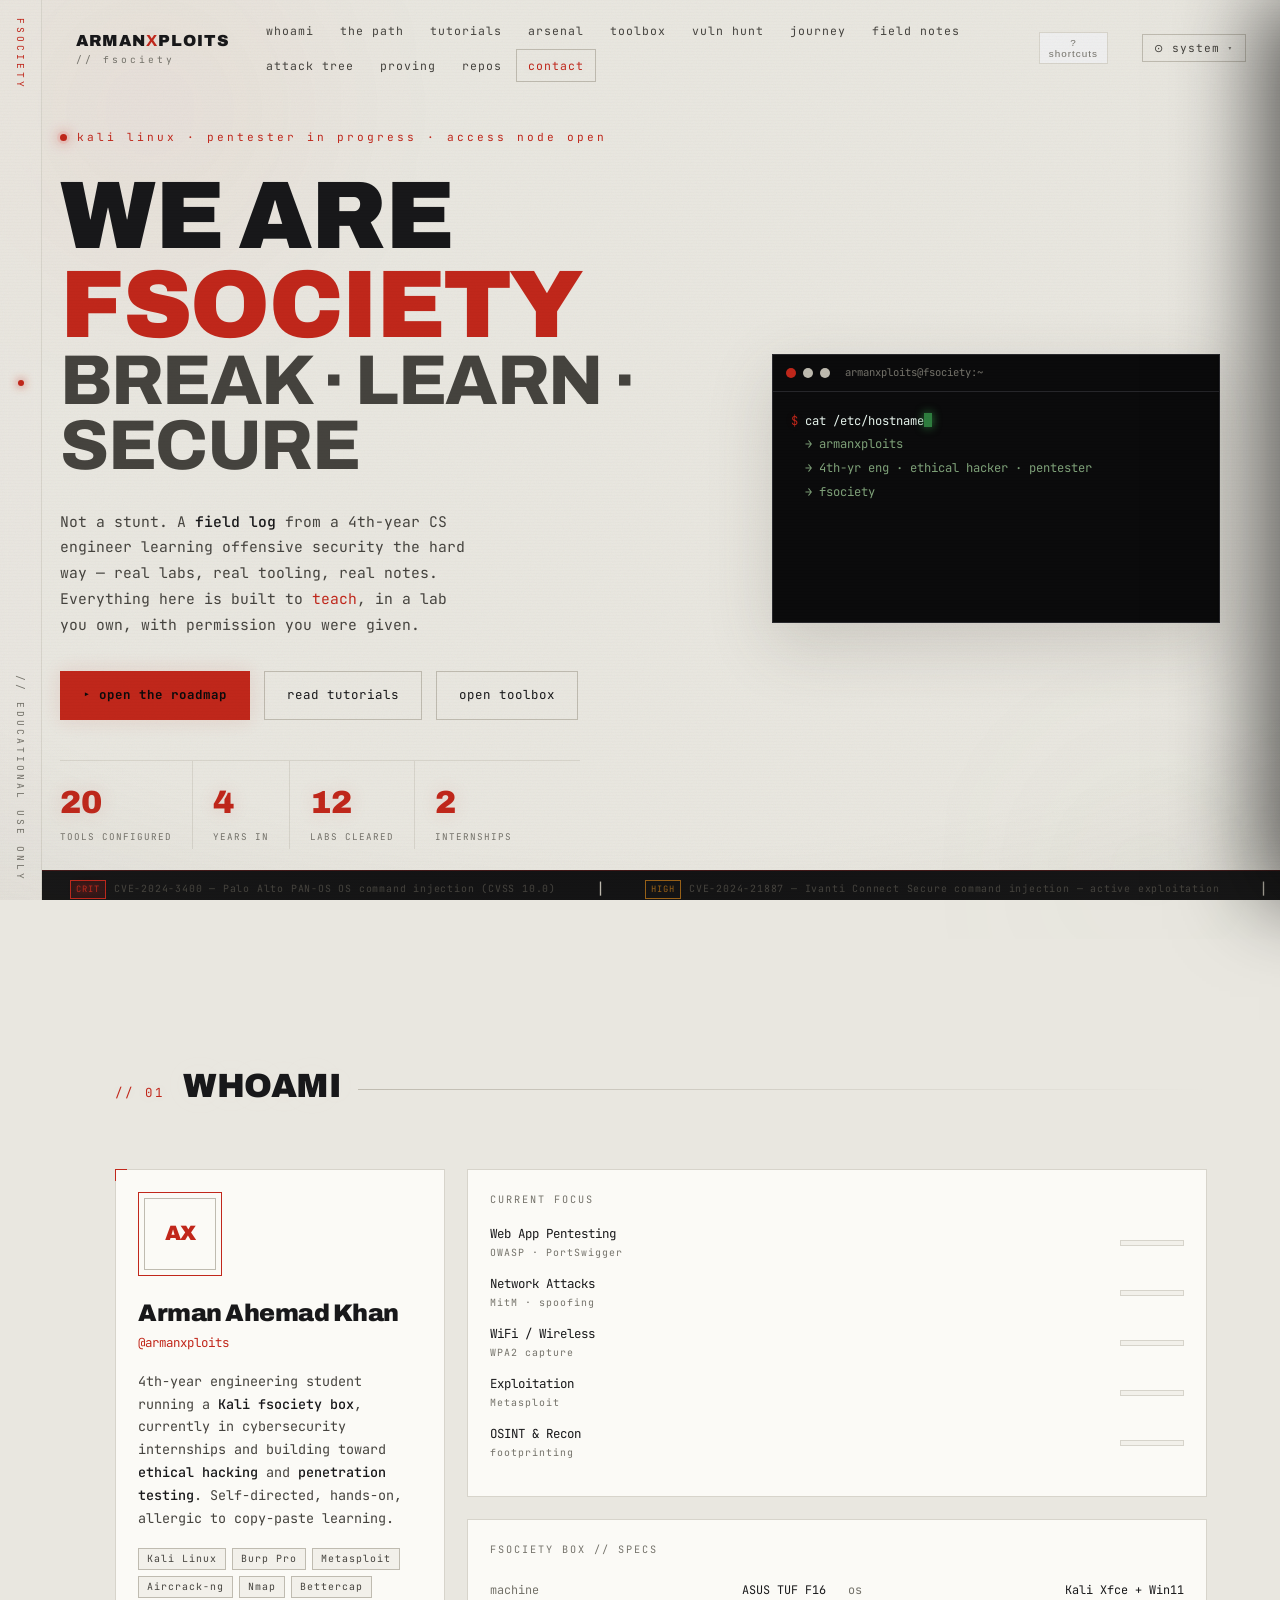
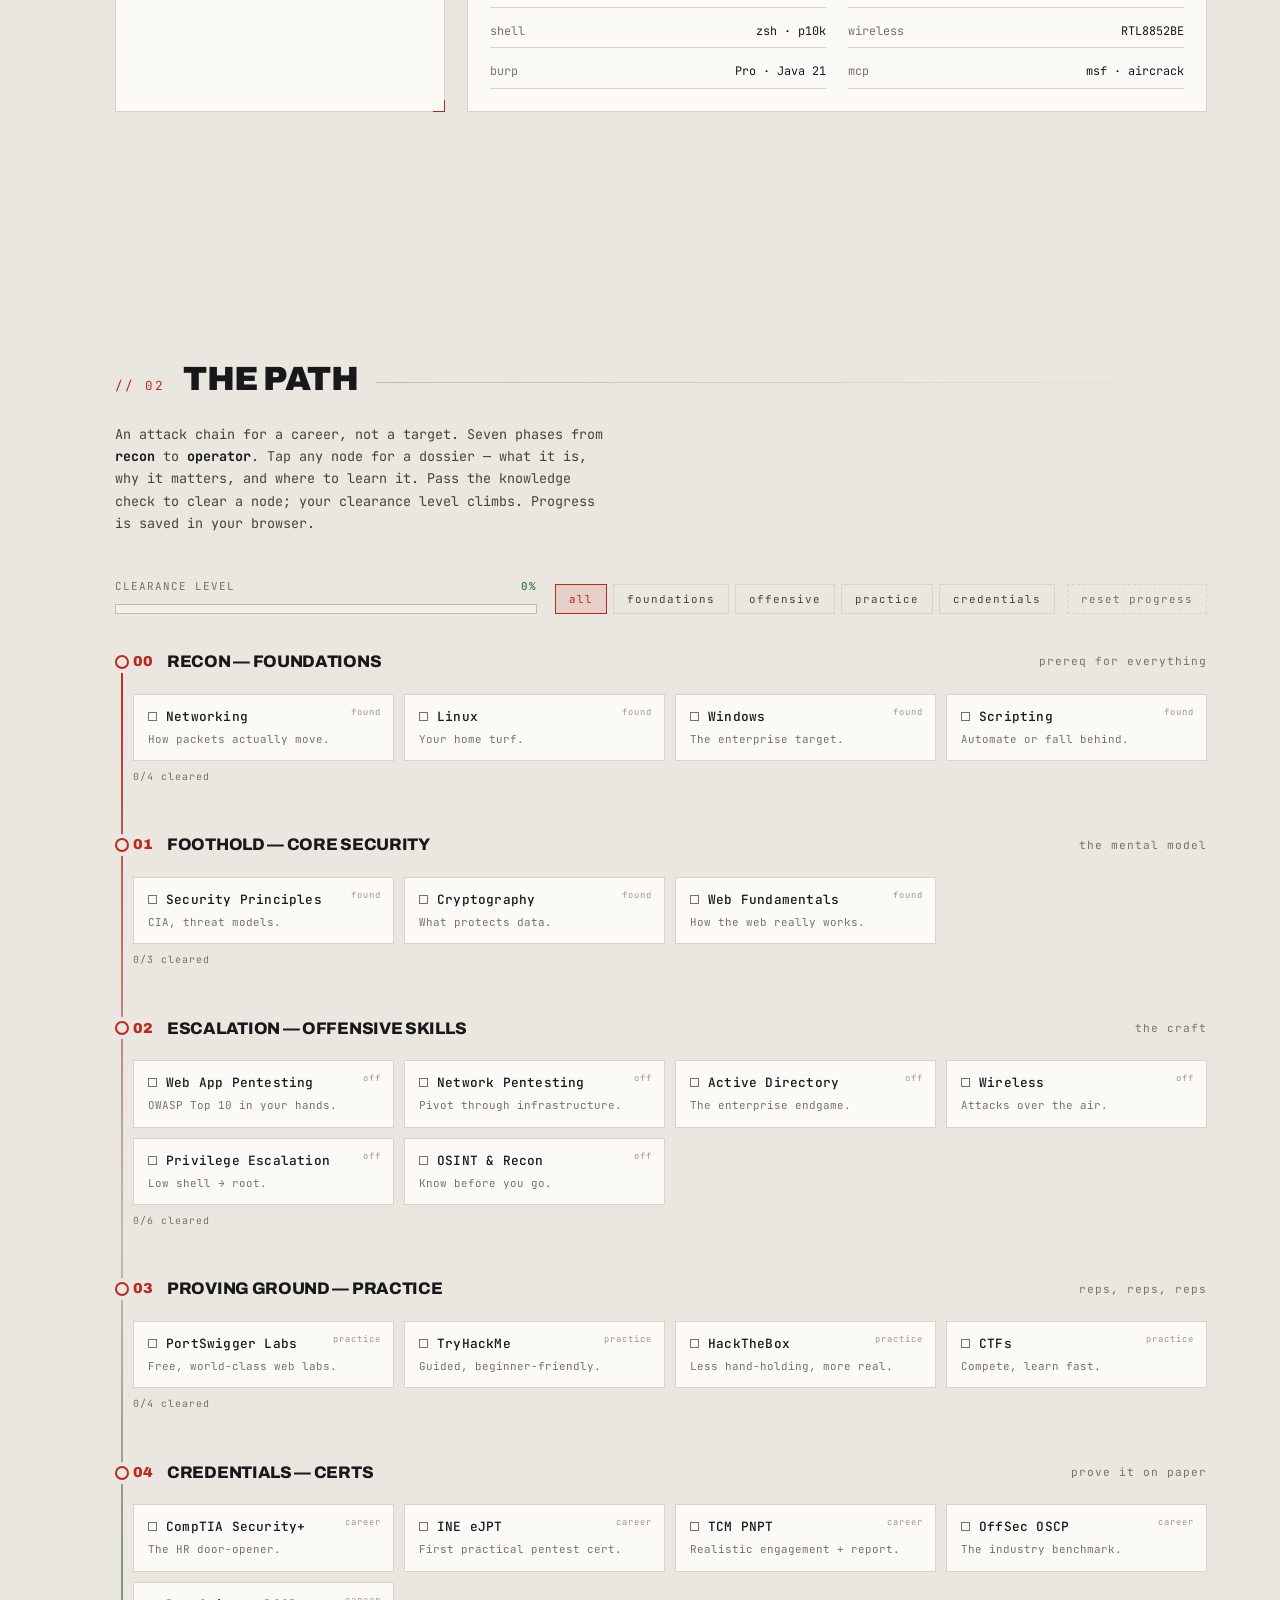
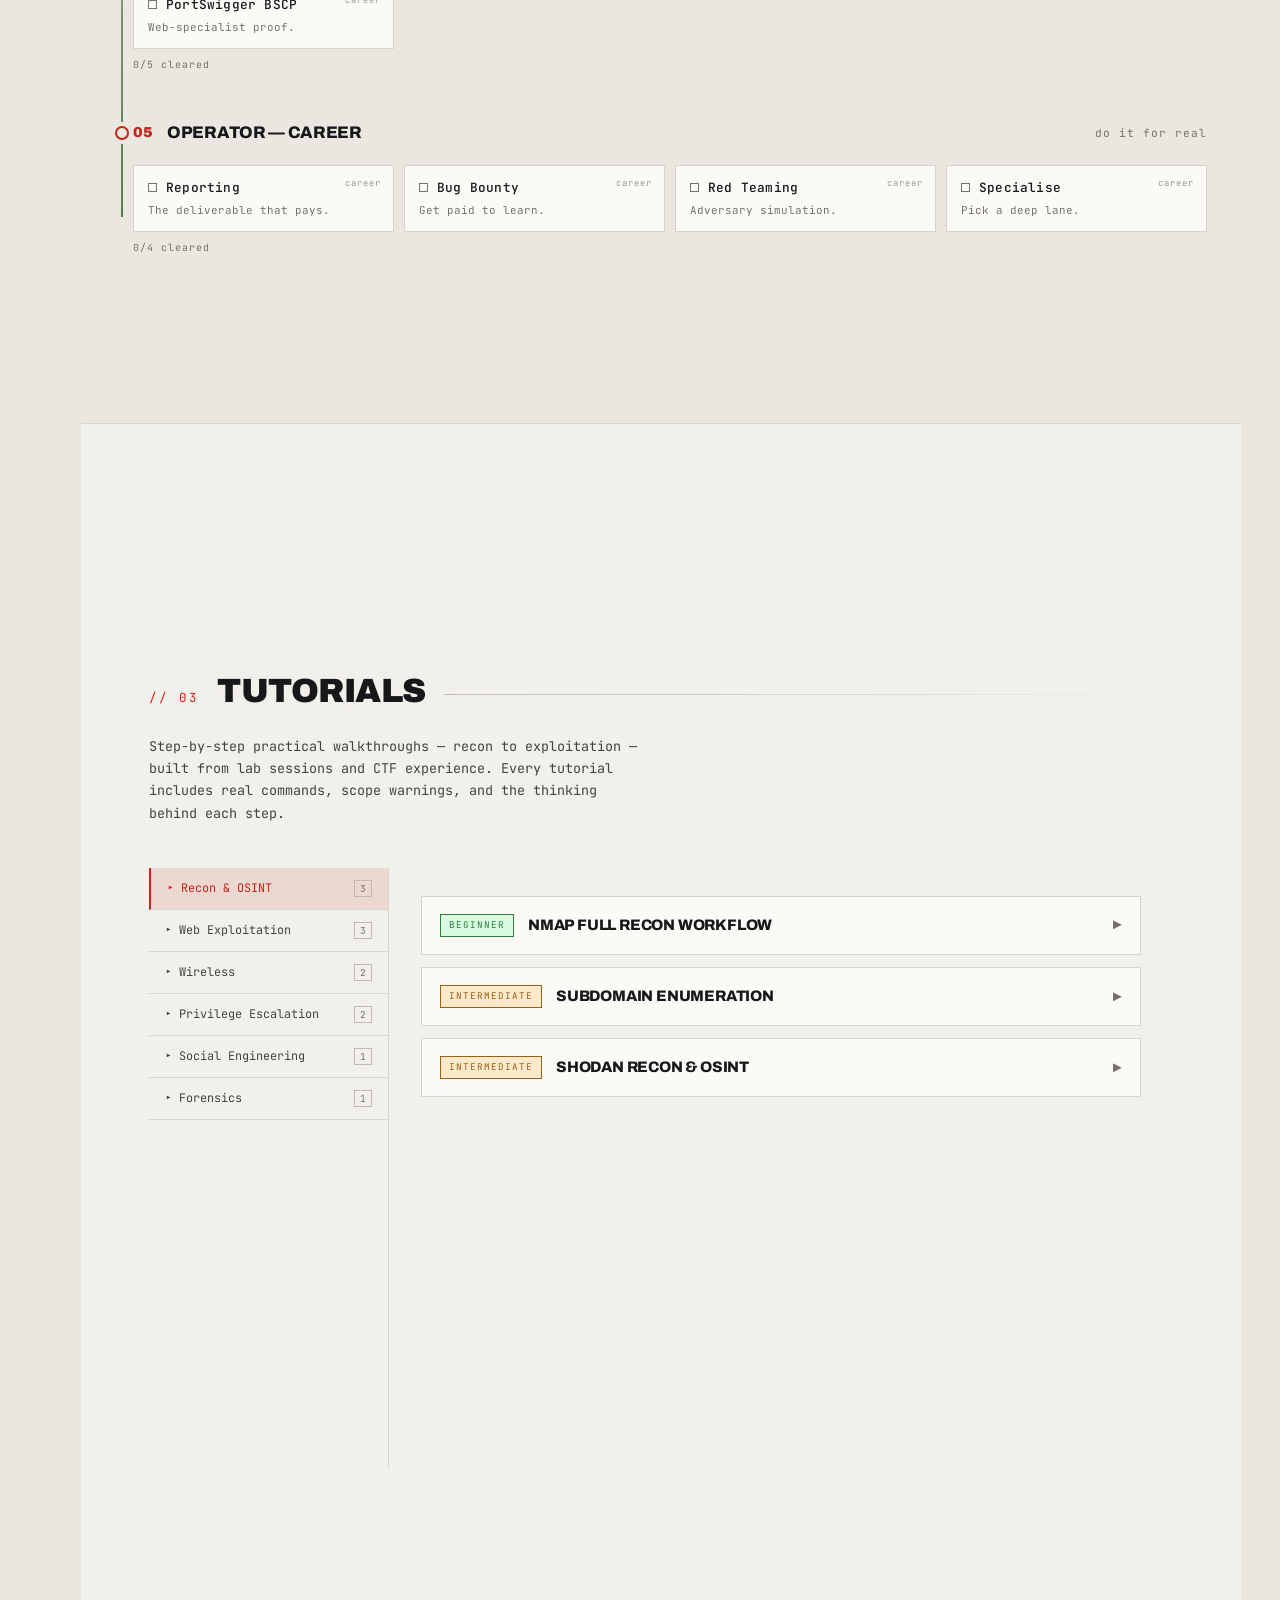
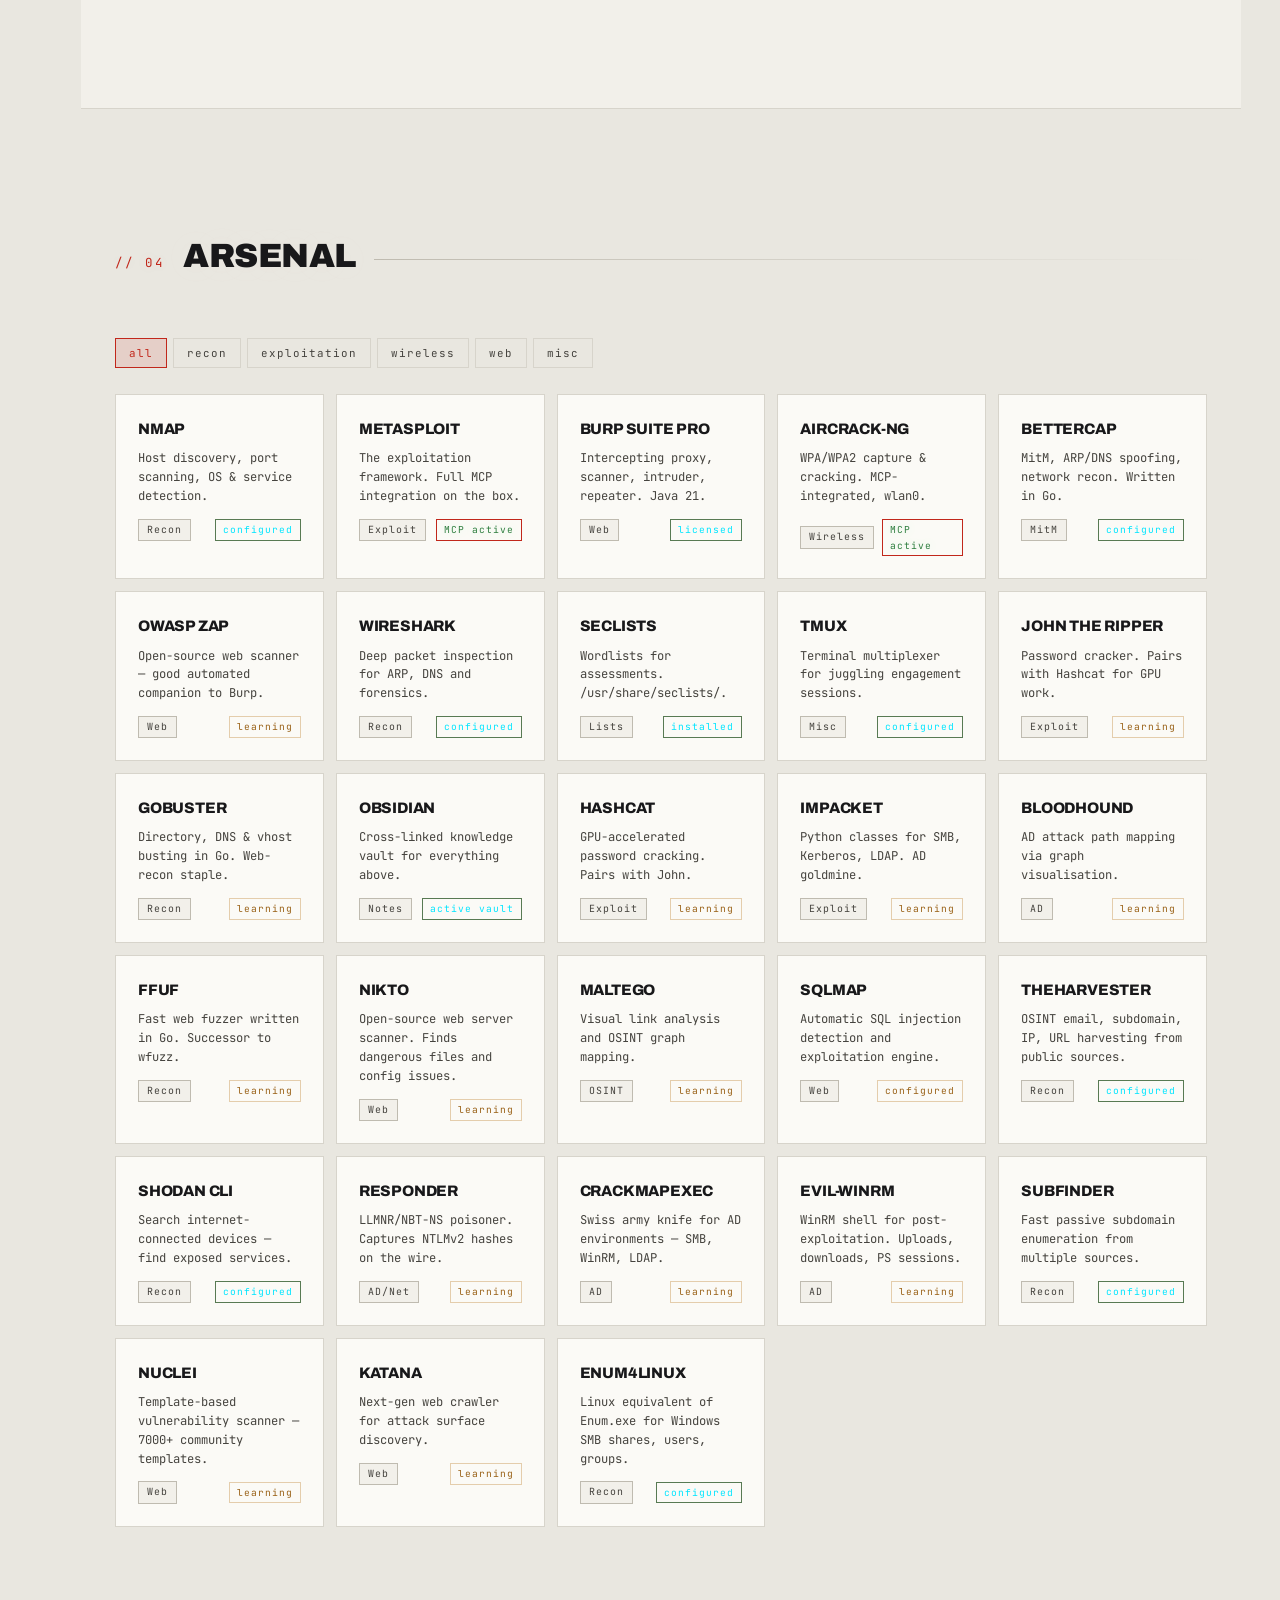
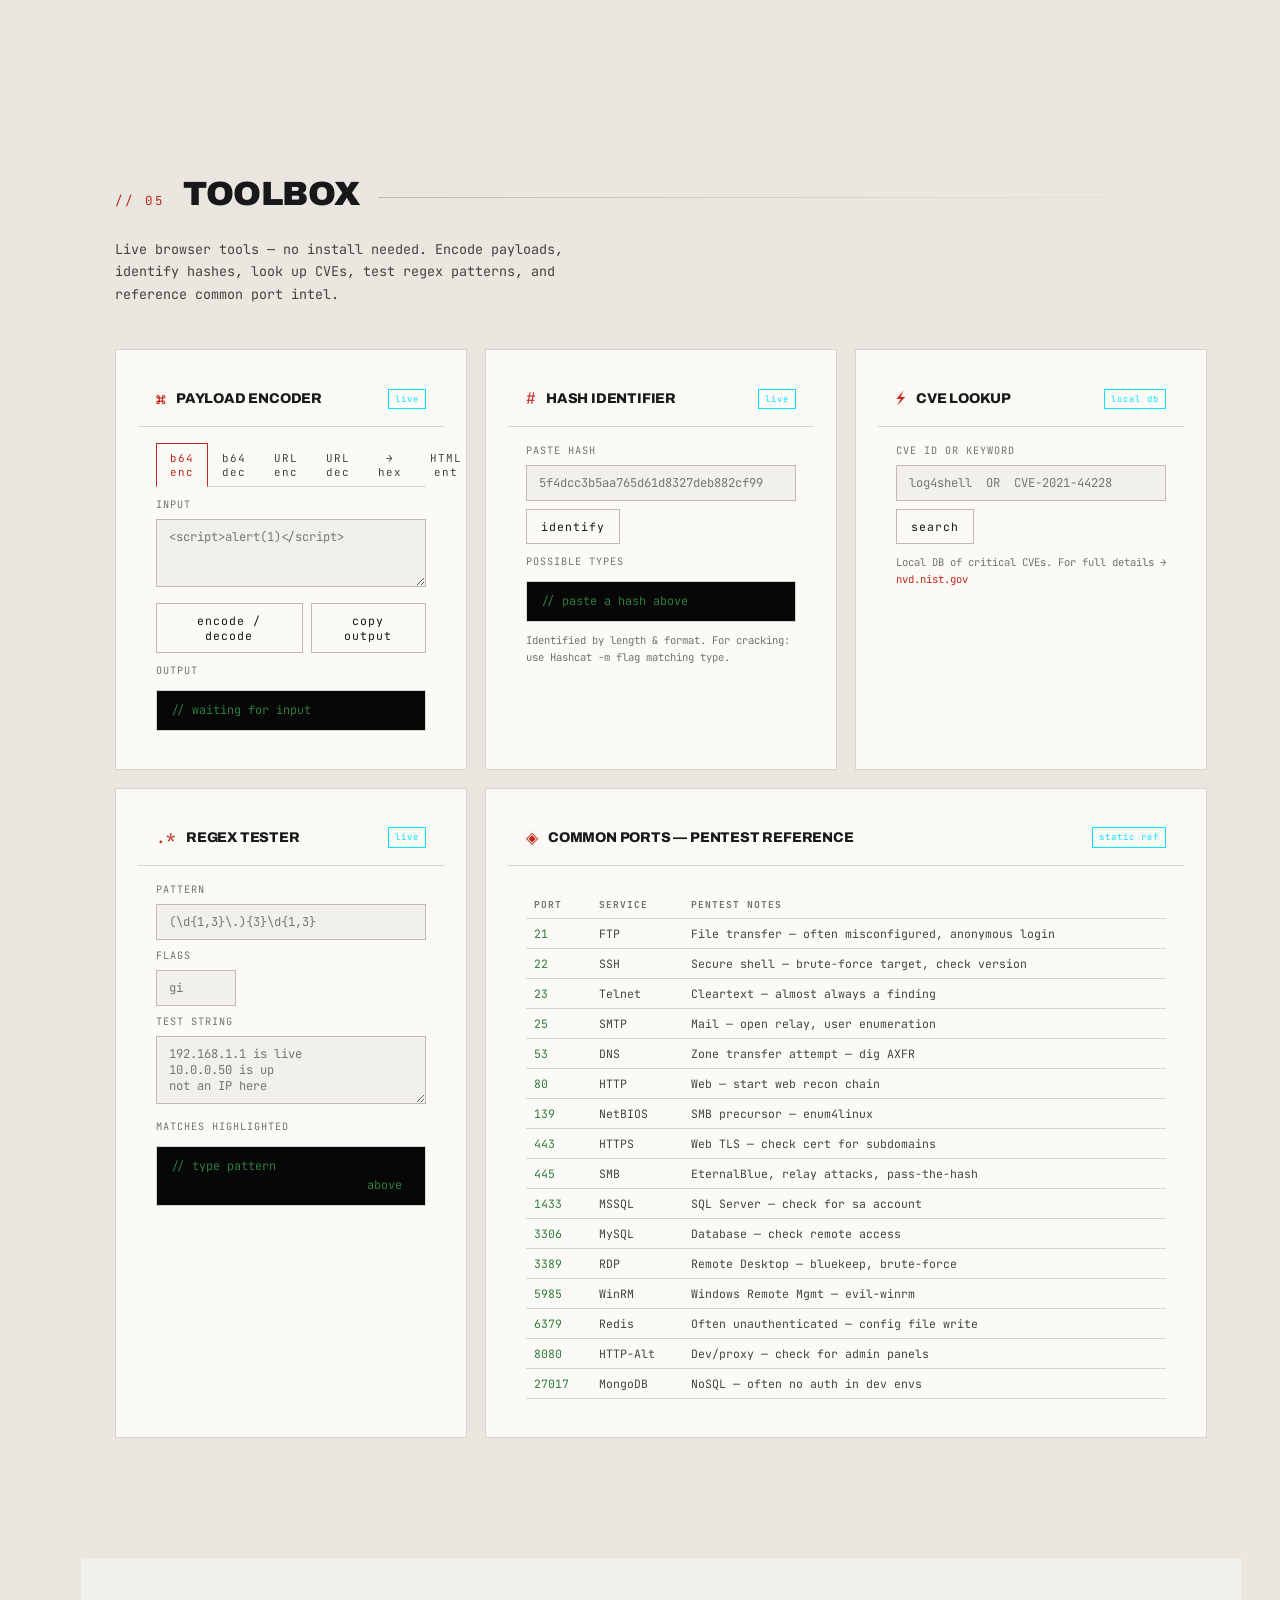
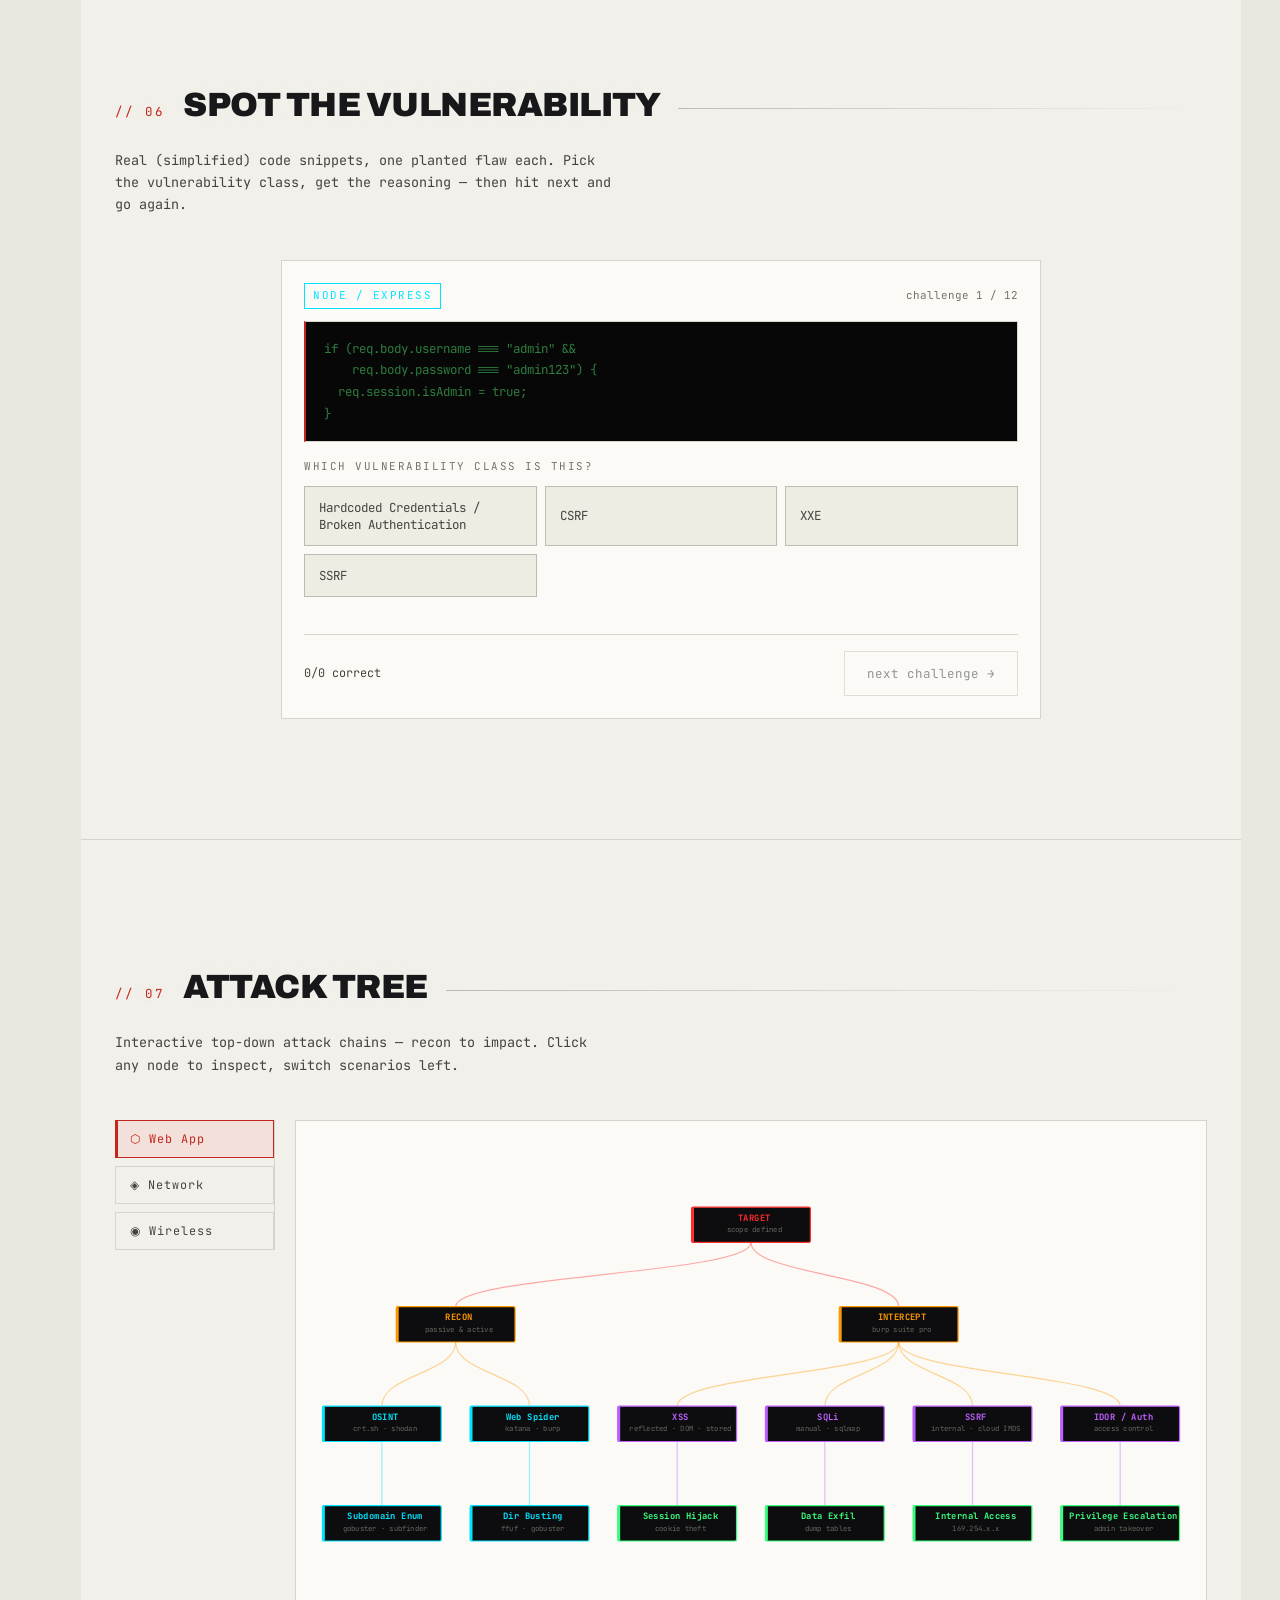
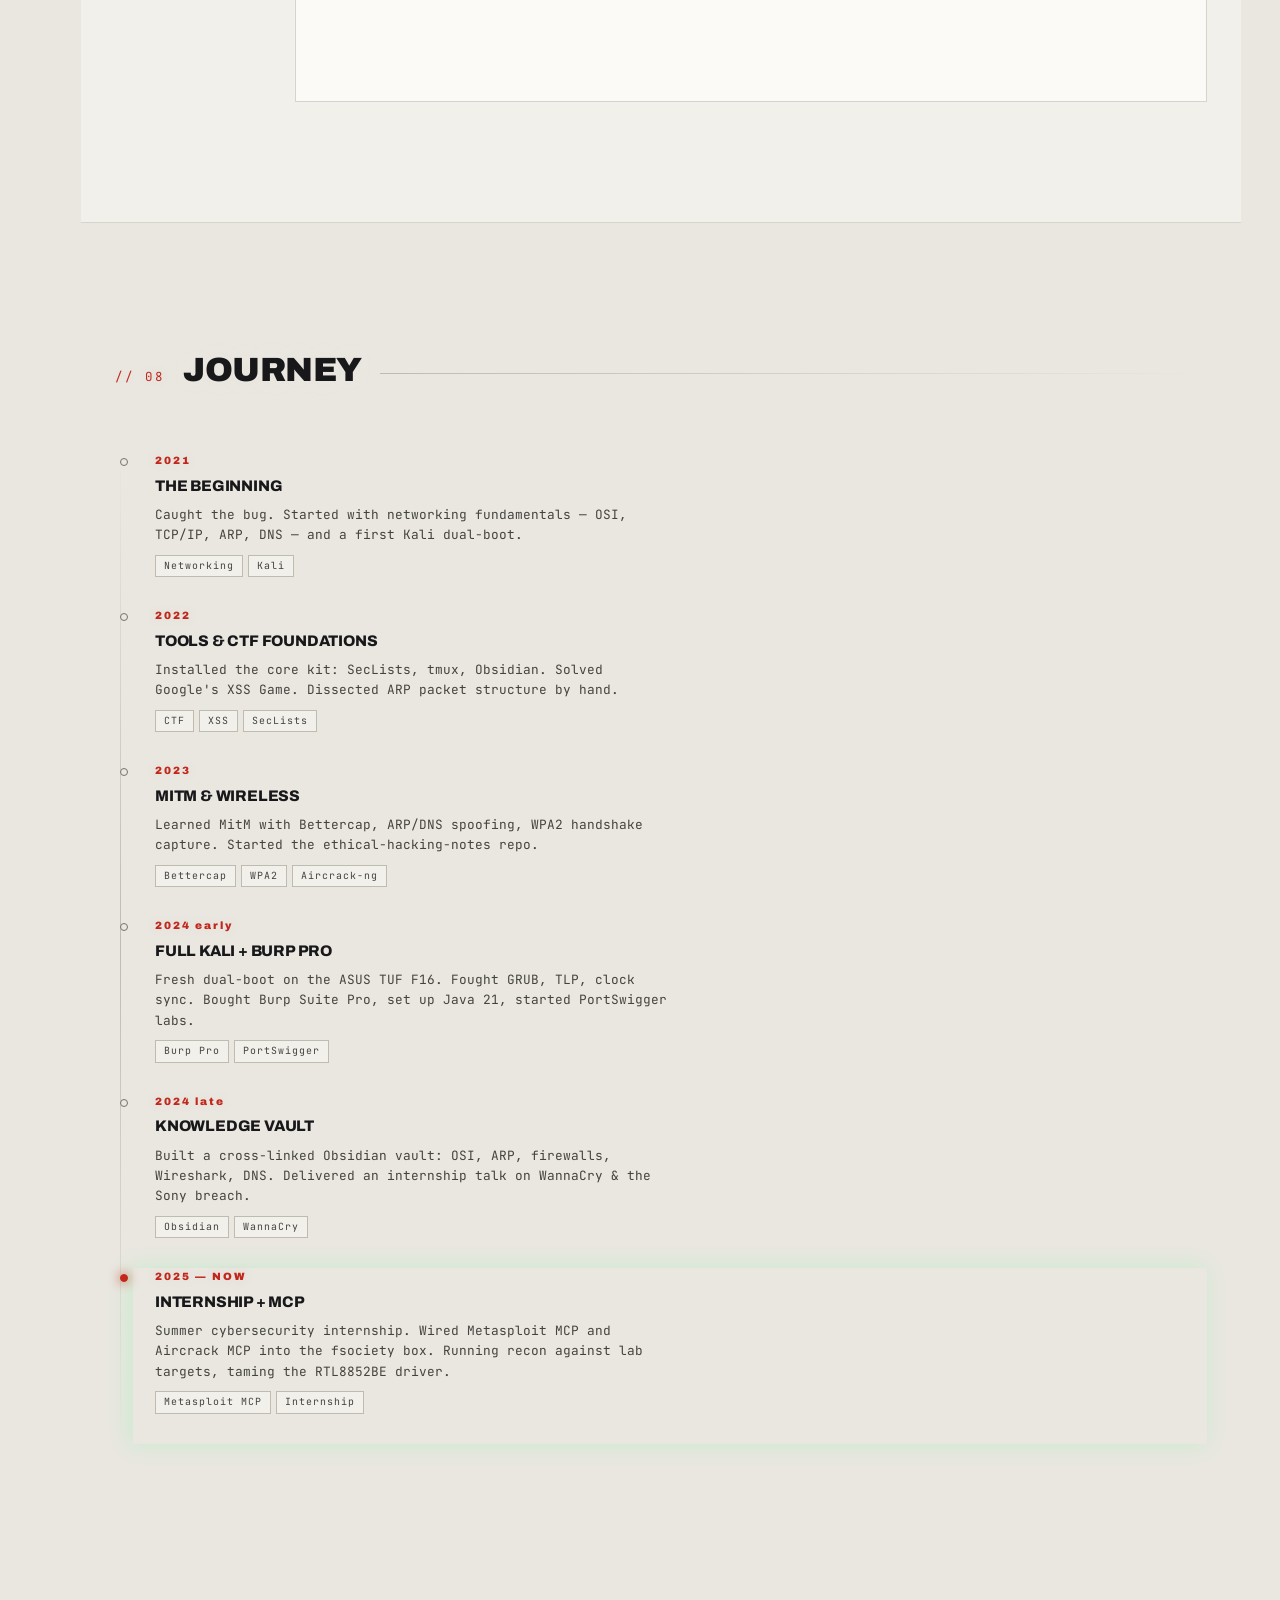
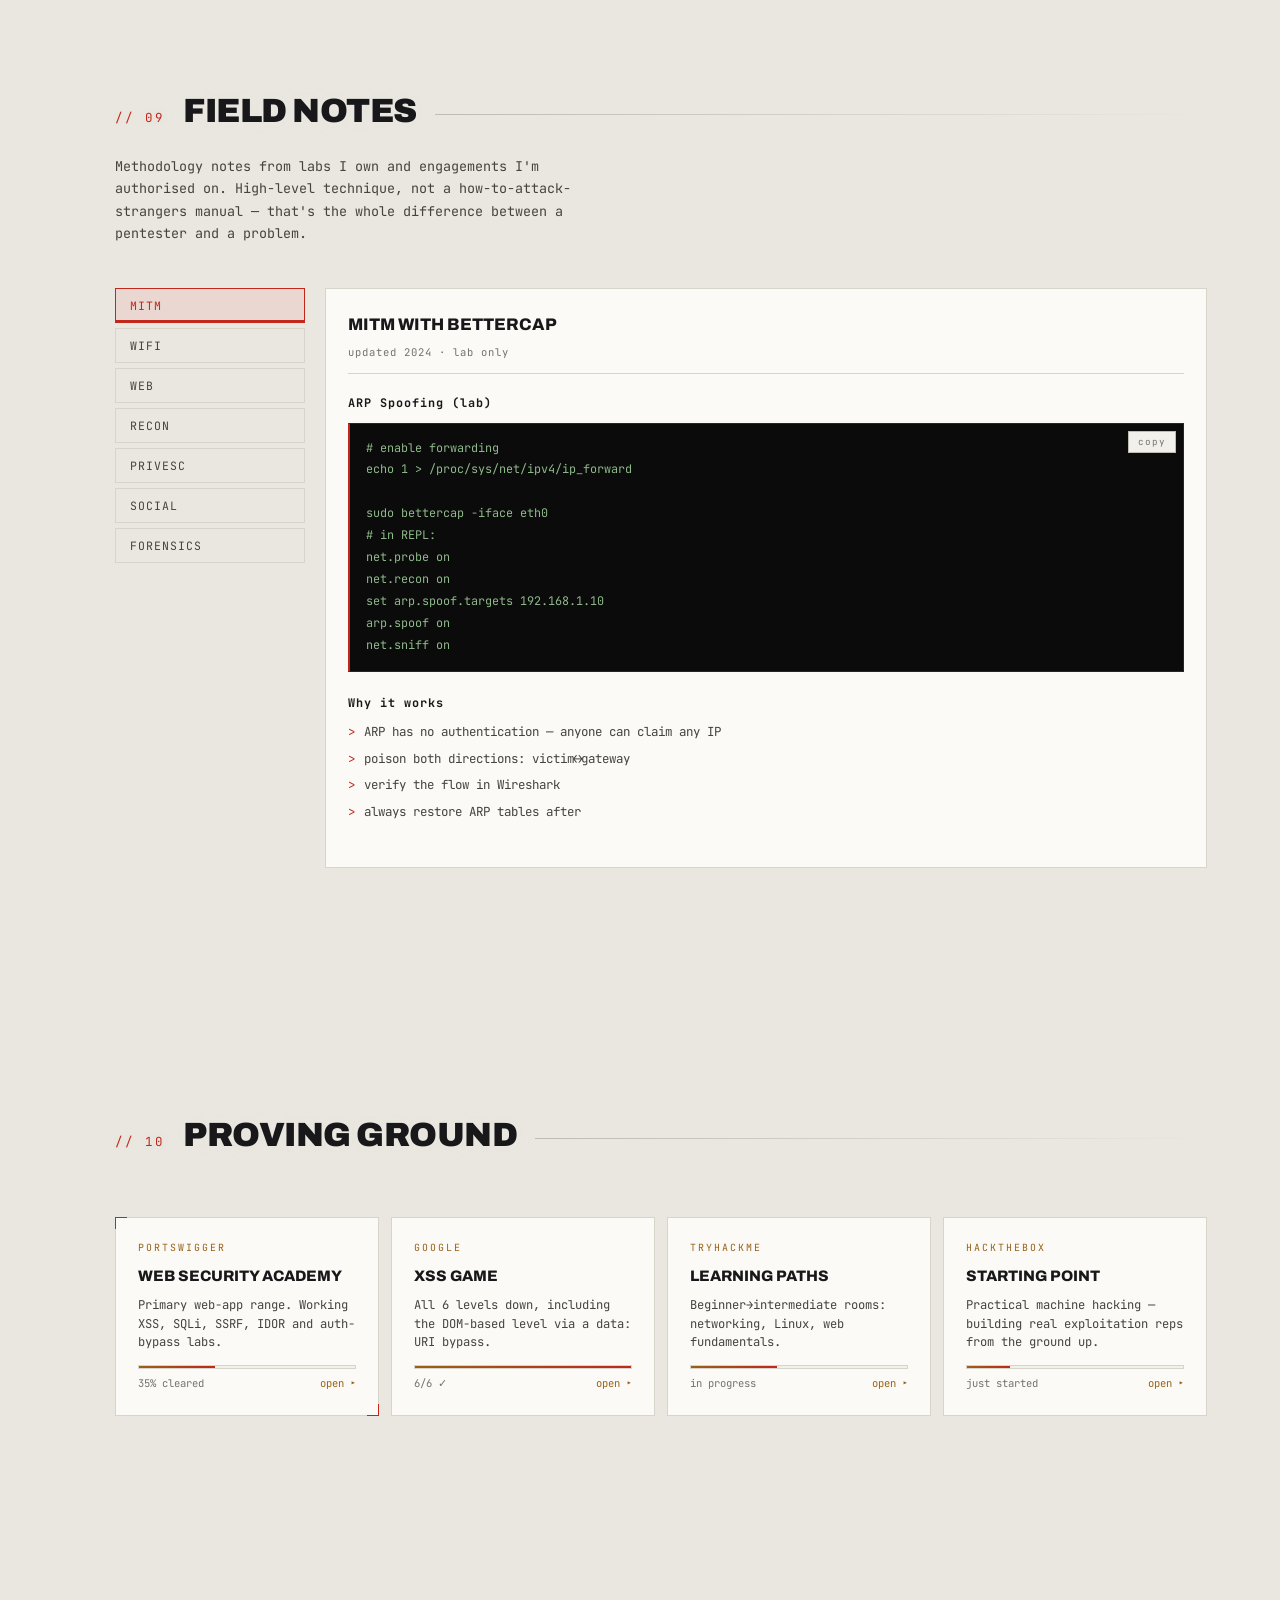
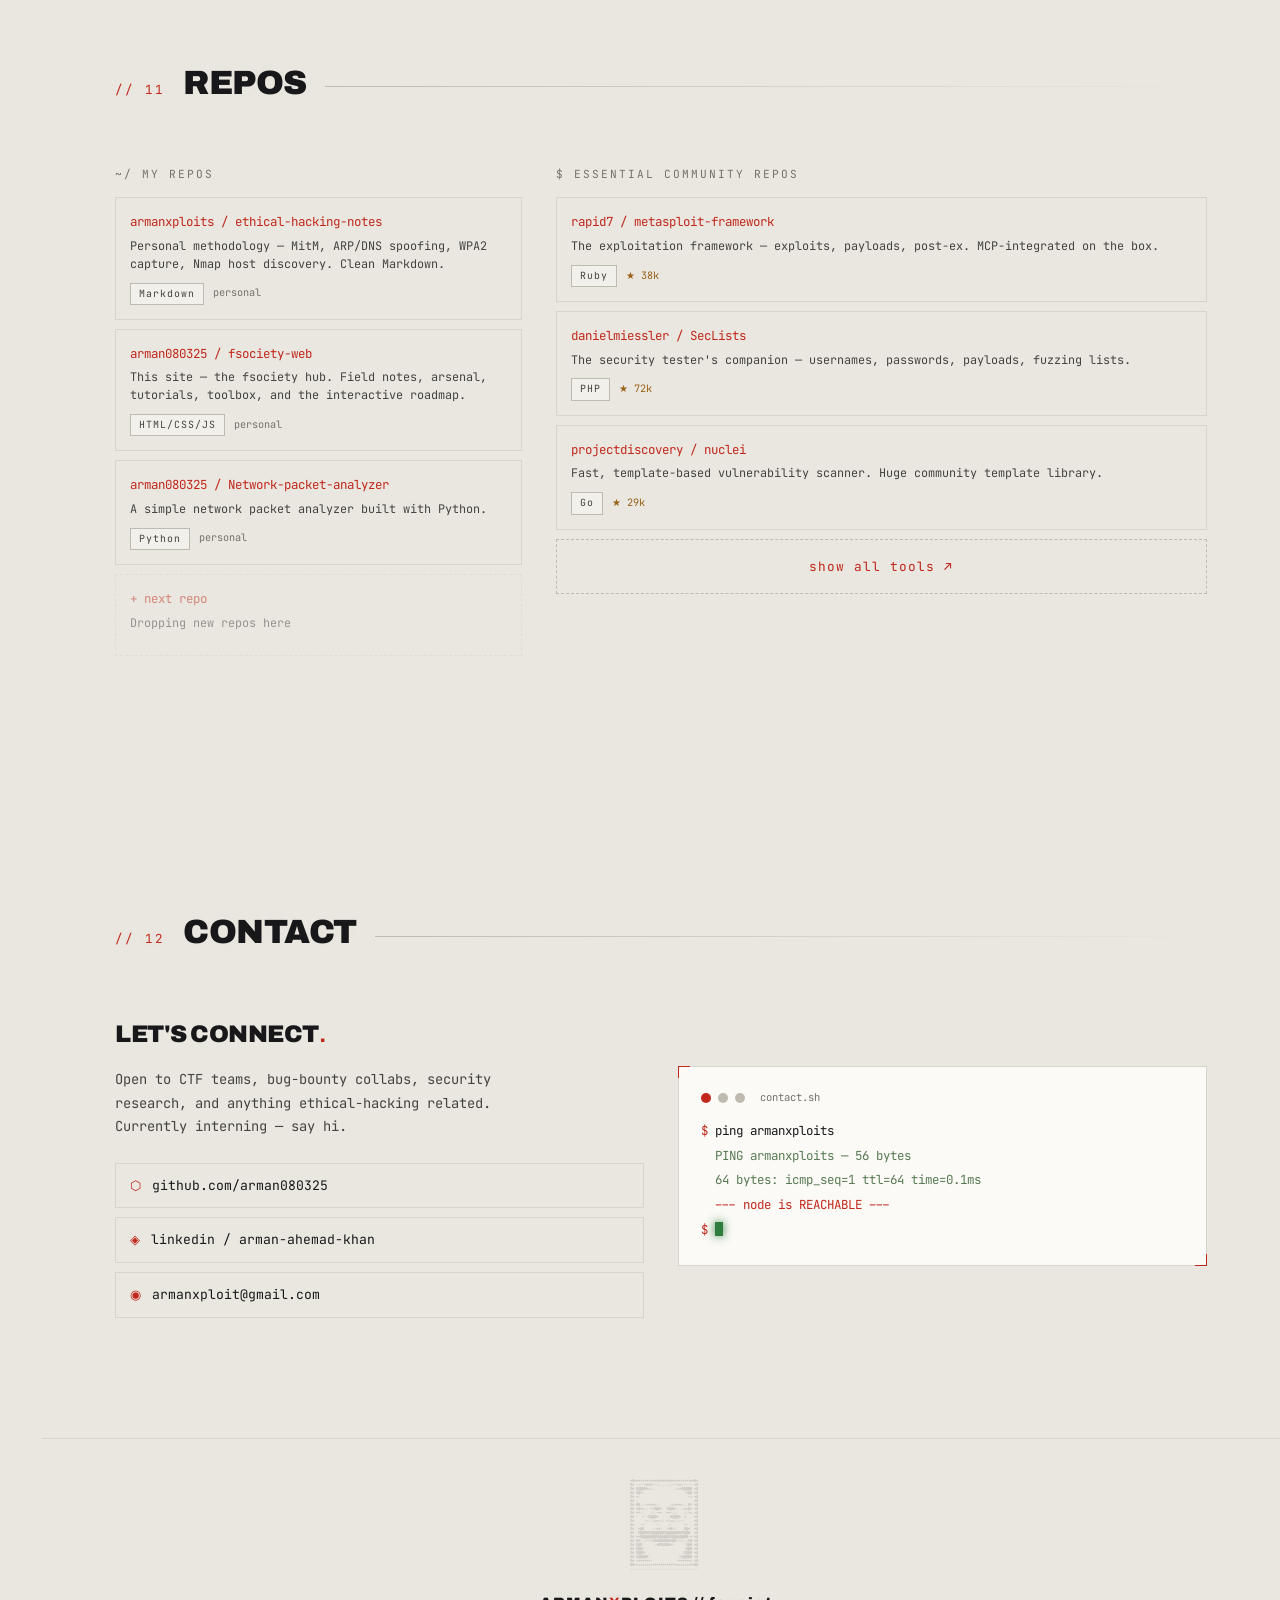
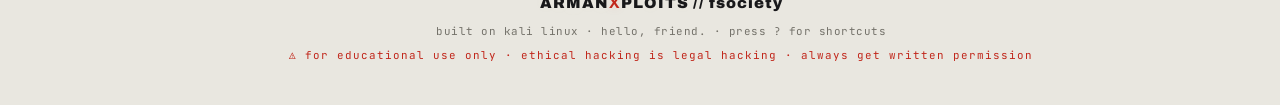
==== commit 94970ff4: "Added a demo quiz section to the website,will build a interactive quiz section later" ====
--- a/index.html
+++ b/index.html
@@ -119,6 +119,7 @@
             <a href="#tutorials" data-s="tutorials">tutorials</a>
             <a href="#arsenal" data-s="arsenal">arsenal</a>
             <a href="#toolbox" data-s="toolbox">toolbox</a>
+            <a href="#vulnhunt" data-s="vulnhunt">vuln hunt</a>
             <a href="#journey" data-s="journey">journey</a>
             <a href="#notes" data-s="notes">field notes</a>
             <a href="#attacktree" data-s="attacktree">attack tree</a>
@@ -276,8 +277,8 @@
             </div>
             <p class="sdesc rev">An attack chain for a career, not a target. Seven phases from <b
                     style="color:var(--bone)">recon</b> to <b style="color:var(--bone)">operator</b>. Tap any node for a
-                dossier — what it is, why it matters, and where to learn it. Mark what you've cleared; your clearance
-                level climbs. Progress is saved in your browser.</p>
+                dossier — what it is, why it matters, and where to learn it. Pass the knowledge check to clear a node;
+                your clearance level climbs. Progress is saved in your browser.</p>
 
             <div class="rm-top rev">
                 <div class="rm-clear">
@@ -490,10 +491,37 @@
         </section>
 
         <!-- ======================================================
-     06 — ATTACK TREE (NEW)
+     06 — SPOT THE VULNERABILITY (NEW)
+     ====================================================== -->
+        <section id="vulnhunt">
+            <div class="shead rev"><span class="num">// 06</span>
+                <h2>spot the vulnerability</h2>
+                <div class="rule"></div>
+            </div>
+            <p class="sdesc rev">Real (simplified) code snippets, one planted flaw each. Pick the vulnerability
+                class, get the reasoning — then hit next and go again.</p>
+
+            <div class="vh-widget panel rev" id="vhWidget">
+                <div class="vh-head">
+                    <span class="vh-lang" id="vhLang">—</span>
+                    <span class="vh-prog" id="vhProg">challenge 1 / 12</span>
+                </div>
+                <pre class="vh-code" id="vhCode">// loading…</pre>
+                <div class="vh-label">which vulnerability class is this?</div>
+                <div class="vh-opts" id="vhOpts"></div>
+                <div class="vh-fb" id="vhFeedback"></div>
+                <div class="vh-foot">
+                    <span class="vh-score" id="vhScore">0/0 correct</span>
+                    <button class="btn" id="vhNext" disabled>next challenge →</button>
+                </div>
+            </div>
+        </section>
+
+        <!-- ======================================================
+     07 — ATTACK TREE
      ====================================================== -->
         <section id="attacktree">
-            <div class="shead rev"><span class="num">// 06</span>
+            <div class="shead rev"><span class="num">// 07</span>
                 <h2>attack tree</h2>
                 <div class="rule"></div>
             </div>
@@ -512,10 +540,10 @@
         </section>
 
         <!-- ======================================================
-     07 — JOURNEY
+     08 — JOURNEY
      ====================================================== -->
         <section id="journey">
-            <div class="shead rev"><span class="num">// 07</span>
+            <div class="shead rev"><span class="num">// 08</span>
                 <h2>journey</h2>
                 <div class="rule"></div>
             </div>
@@ -568,10 +596,10 @@
         </section>
 
         <!-- ======================================================
-     08 — FIELD NOTES
+     09 — FIELD NOTES
      ====================================================== -->
         <section id="notes">
-            <div class="shead rev"><span class="num">// 08</span>
+            <div class="shead rev"><span class="num">// 09</span>
                 <h2>field notes</h2>
                 <div class="rule"></div>
             </div>
@@ -591,10 +619,10 @@
         </section>
 
         <!-- ======================================================
-     09 — PROVING GROUND
+     10 — PROVING GROUND
      ====================================================== -->
         <section id="proving">
-            <div class="shead rev"><span class="num">// 09</span>
+            <div class="shead rev"><span class="num">// 10</span>
                 <h2>proving ground</h2>
                 <div class="rule"></div>
             </div>
@@ -635,10 +663,10 @@
         </section>
 
         <!-- ======================================================
-     10 — REPOS
+     11 — REPOS
      ====================================================== -->
         <section id="repos">
-            <div class="shead rev"><span class="num">// 10</span>
+            <div class="shead rev"><span class="num">// 11</span>
                 <h2>repos</h2>
                 <div class="rule"></div>
             </div>
@@ -666,7 +694,7 @@
                     </a>
                     <div class="repo add">
                         <div class="rname">+ next repo</div>
-                        <div class="rdesc">Dropping our next build into the fsociety box.</div>
+                        <div class="rdesc">Dropping new repos here</div>
                     </div>
                 </div>
                 <div class="repocol rev">
@@ -678,10 +706,10 @@
         </section>
 
         <!-- ======================================================
-     11 — CONTACT
+     12 — CONTACT
      ====================================================== -->
         <section id="contact">
-            <div class="shead rev"><span class="num">// 11</span>
+            <div class="shead rev"><span class="num">// 12</span>
                 <h2>contact</h2>
                 <div class="rule"></div>
             </div>
--- a/style.css
+++ b/style.css
@@ -1427,6 +1427,84 @@
   background: var(--signal-glow);
 }
 
+.clear-btn.locked {
+  opacity: 0.55;
+  cursor: not-allowed;
+  border-color: var(--ash2);
+  color: var(--ash);
+}
+
+.clear-btn.locked:hover {
+  background: none;
+}
+
+/* ================= ROADMAP KNOWLEDGE CHECK ================= */
+.dos-quiz {
+  border: 1px solid var(--line);
+  background: var(--panel2);
+  padding: 16px;
+}
+
+.qz-q {
+  font-size: 0.82rem;
+  color: var(--bone);
+  line-height: 1.6;
+  margin-bottom: 12px;
+}
+
+.qz-opts {
+  display: flex;
+  flex-direction: column;
+  gap: 8px;
+}
+
+.qz-opt {
+  text-align: left;
+  font-family: var(--mono);
+  font-size: 0.76rem;
+  color: var(--bone-dim);
+  background: var(--panel);
+  border: 1px solid var(--line2);
+  padding: 10px 12px;
+  cursor: pointer;
+  transition: 0.15s var(--ease);
+}
+
+.qz-opt:hover {
+  border-color: var(--bone-dim);
+  color: var(--bone);
+}
+
+.qz-opt.right {
+  border-color: var(--phosphor);
+  color: var(--phosphor);
+  background: rgba(143, 185, 138, 0.1);
+}
+
+.qz-opt.wrong {
+  border-color: var(--signal);
+  color: var(--signal);
+  background: var(--signal-glow);
+}
+
+.qz-fb {
+  margin-top: 12px;
+  font-size: 0.76rem;
+  line-height: 1.6;
+  color: var(--bone-dim);
+  min-height: 1px;
+}
+
+.qz-fb .qz-ok {
+  color: var(--phosphor);
+  font-weight: 600;
+}
+
+.qz-fb .qz-no {
+  color: var(--signal-soft);
+  font-weight: 600;
+}
+
 /* ================= ARSENAL ================= */
 .arsenal {
   display: grid;
@@ -1818,6 +1896,129 @@
   min-height: 38px;
   word-break: break-all;
   line-height: 1.6;
+}
+
+/* ================= SPOT THE VULNERABILITY ================= */
+#vulnhunt {
+  background: var(--void2);
+}
+
+.vh-widget {
+  max-width: 760px;
+  margin: 0 auto;
+}
+
+.vh-head {
+  display: flex;
+  align-items: center;
+  justify-content: space-between;
+  margin-bottom: 12px;
+}
+
+.vh-lang {
+  font-family: var(--mono);
+  font-size: 0.68rem;
+  letter-spacing: 1.5px;
+  text-transform: uppercase;
+  color: var(--cyan);
+  border: 1px solid var(--cyan);
+  padding: 3px 8px;
+}
+
+.vh-prog {
+  font-family: var(--mono);
+  font-size: 0.68rem;
+  color: var(--ash);
+}
+
+.vh-code {
+  background: #070708;
+  border: 1px solid var(--line);
+  border-left: 2px solid var(--signal);
+  padding: 16px 18px;
+  overflow-x: auto;
+  font-family: var(--mono);
+  font-size: 0.78rem;
+  color: var(--phosphor);
+  line-height: 1.75;
+  white-space: pre;
+  margin-bottom: 16px;
+}
+
+.vh-label {
+  font-size: 0.68rem;
+  letter-spacing: 1.5px;
+  text-transform: uppercase;
+  color: var(--ash);
+  margin-bottom: 10px;
+}
+
+.vh-opts {
+  display: grid;
+  grid-template-columns: repeat(auto-fit, minmax(200px, 1fr));
+  gap: 8px;
+}
+
+.vh-opt {
+  text-align: left;
+  font-family: var(--mono);
+  font-size: 0.78rem;
+  color: var(--bone-dim);
+  background: var(--panel2);
+  border: 1px solid var(--line2);
+  padding: 12px 14px;
+  cursor: pointer;
+  transition: 0.15s var(--ease);
+}
+
+.vh-opt:hover:not(:disabled) {
+  border-color: var(--bone-dim);
+  color: var(--bone);
+}
+
+.vh-opt:disabled {
+  cursor: default;
+}
+
+.vh-opt.right {
+  border-color: var(--phosphor);
+  color: var(--phosphor);
+  background: rgba(143, 185, 138, 0.1);
+}
+
+.vh-opt.wrong {
+  border-color: var(--signal);
+  color: var(--signal);
+  background: var(--signal-glow);
+}
+
+.vh-fb {
+  margin-top: 16px;
+  font-size: 0.8rem;
+  line-height: 1.7;
+  color: var(--bone-dim);
+  min-height: 1px;
+}
+
+.vh-foot {
+  margin-top: 20px;
+  display: flex;
+  align-items: center;
+  justify-content: space-between;
+  gap: 12px;
+  border-top: 1px solid var(--line);
+  padding-top: 16px;
+}
+
+.vh-score {
+  font-family: var(--mono);
+  font-size: 0.74rem;
+  color: var(--bone-dim);
+}
+
+#vhNext:disabled {
+  opacity: 0.45;
+  cursor: not-allowed;
 }
 
 .tbox-out.err {
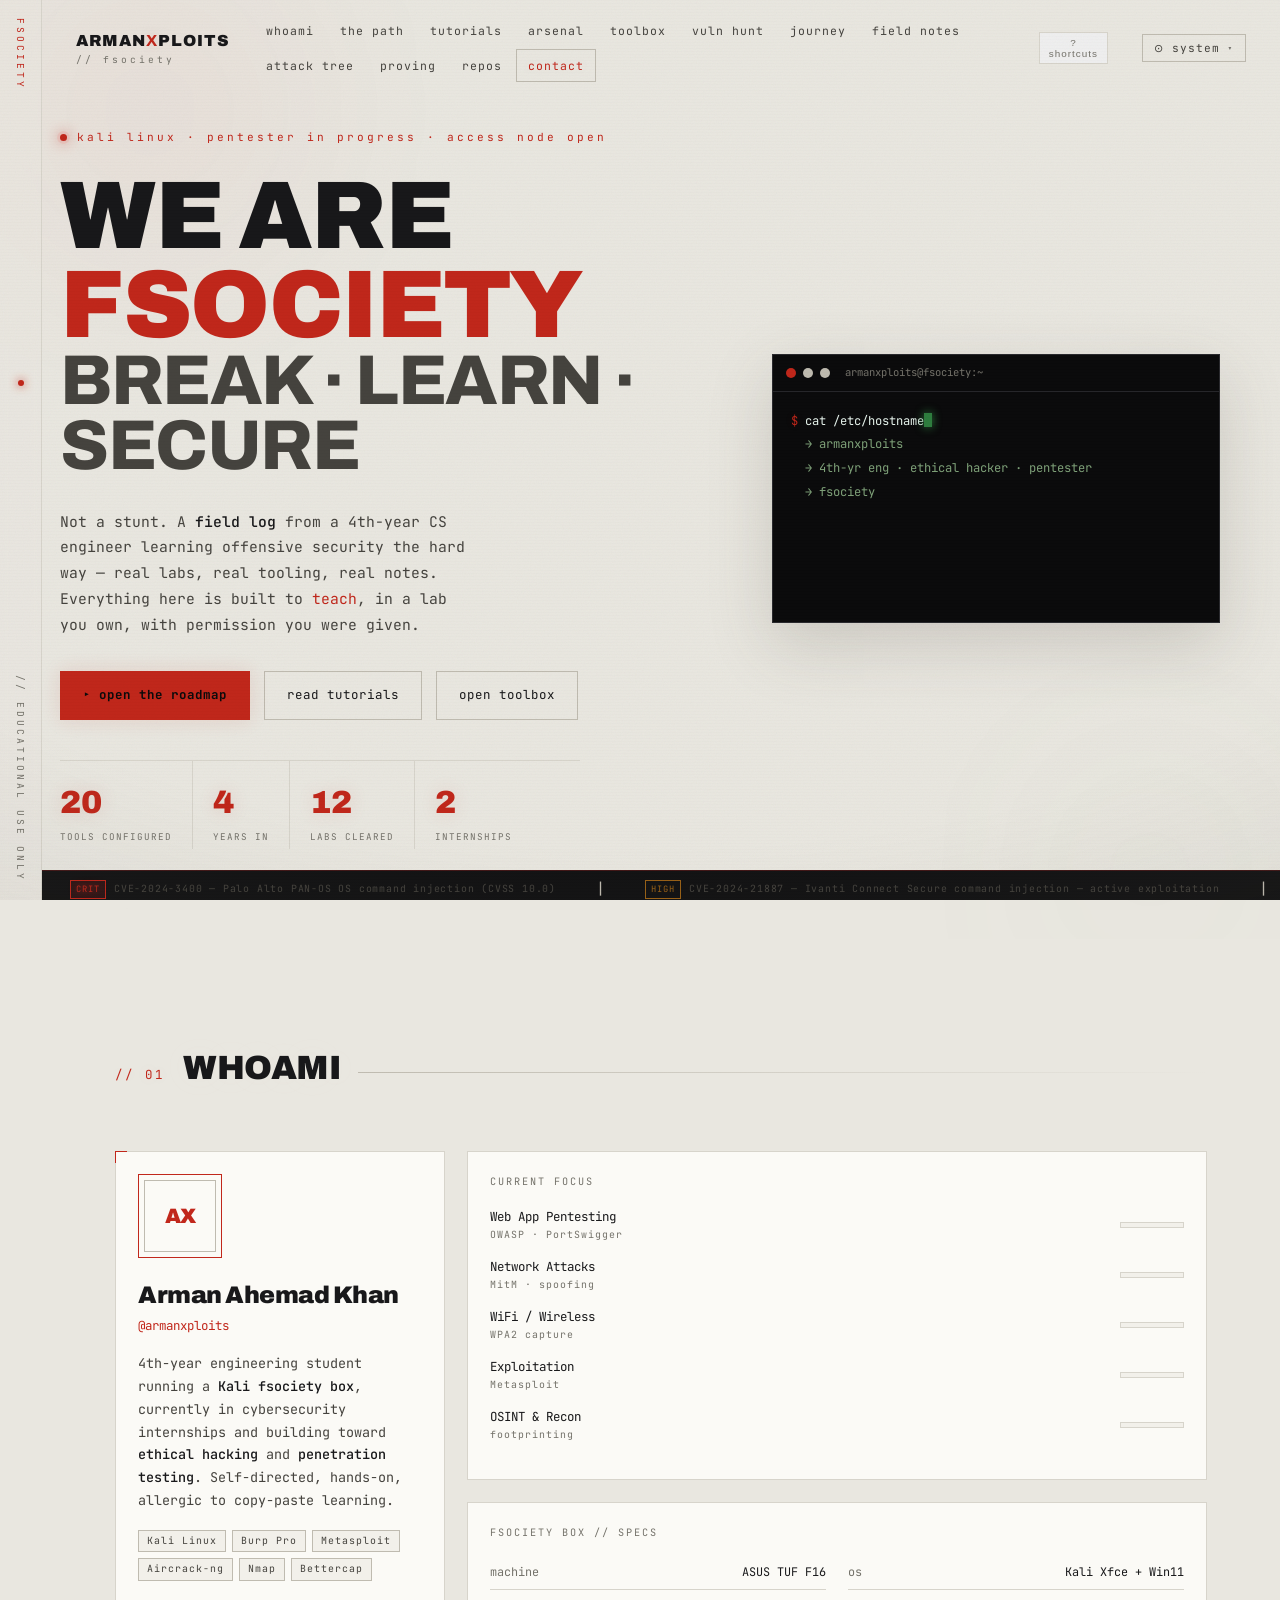
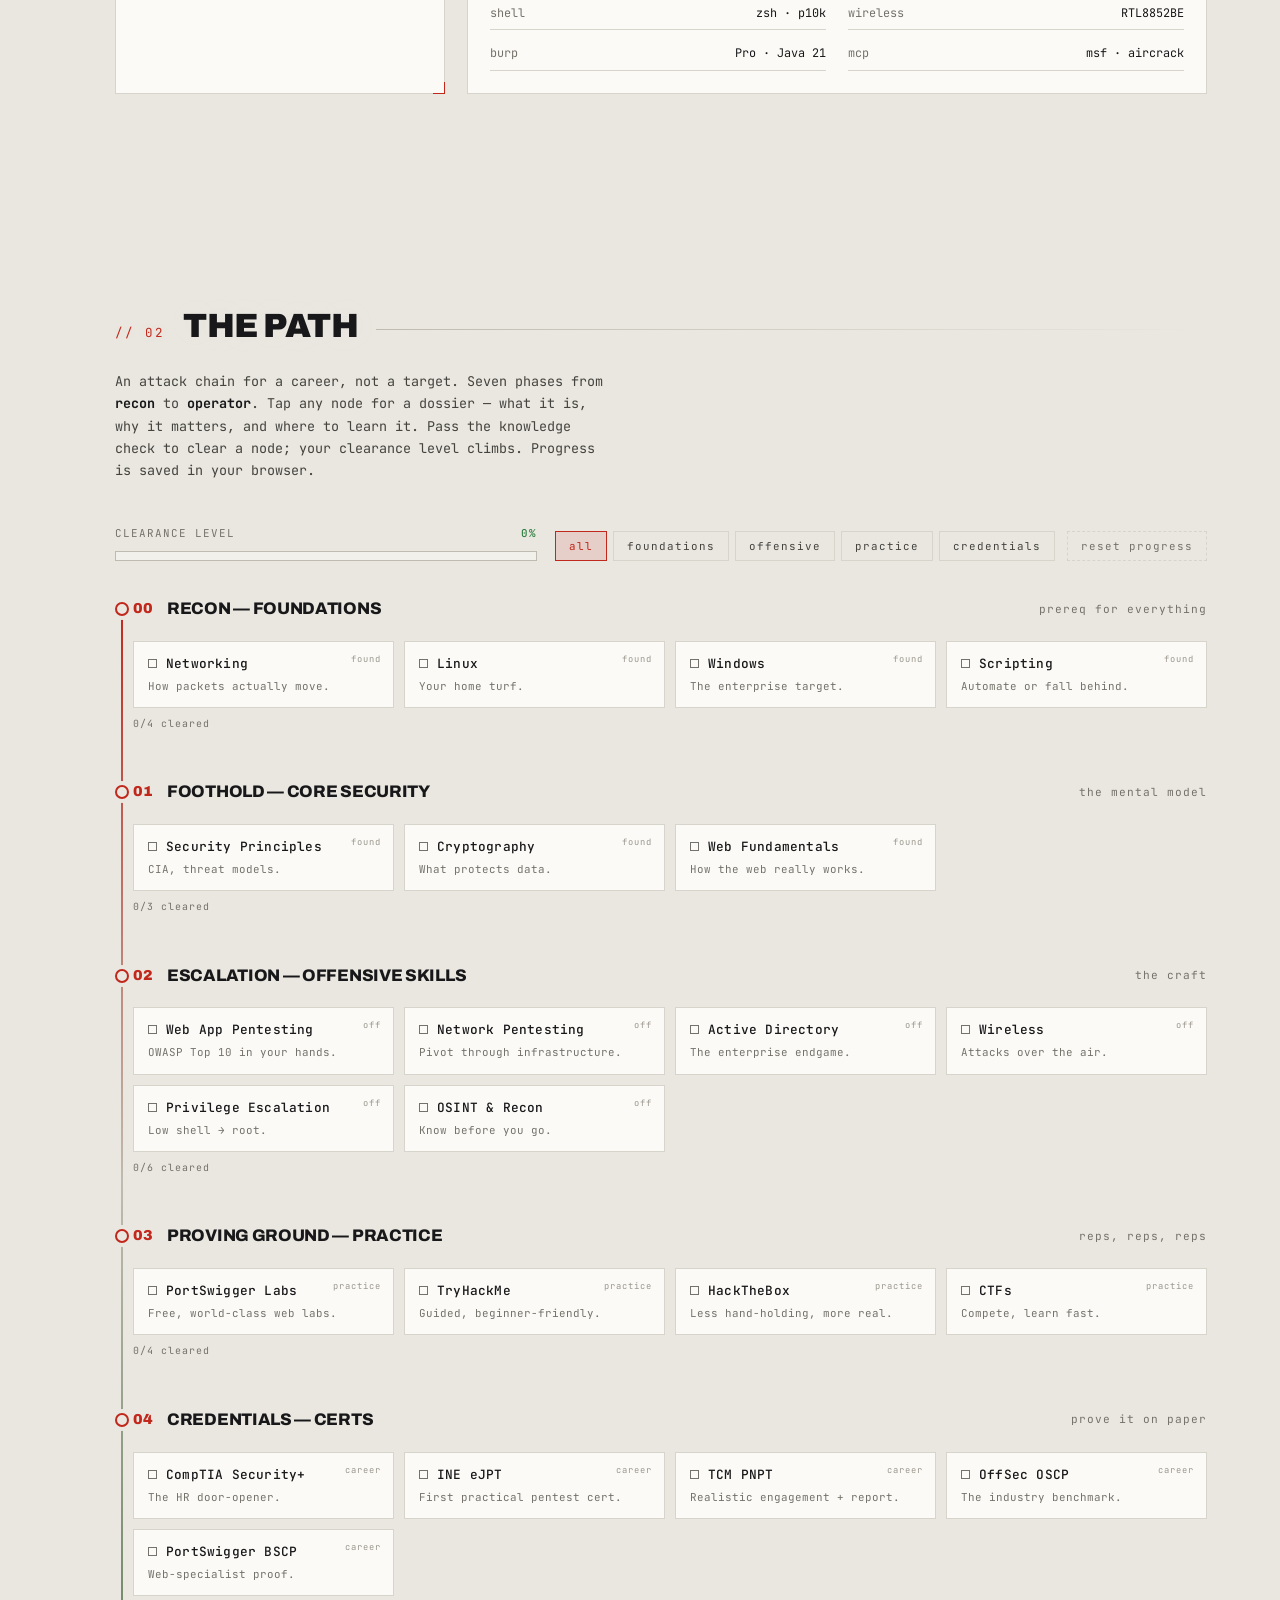
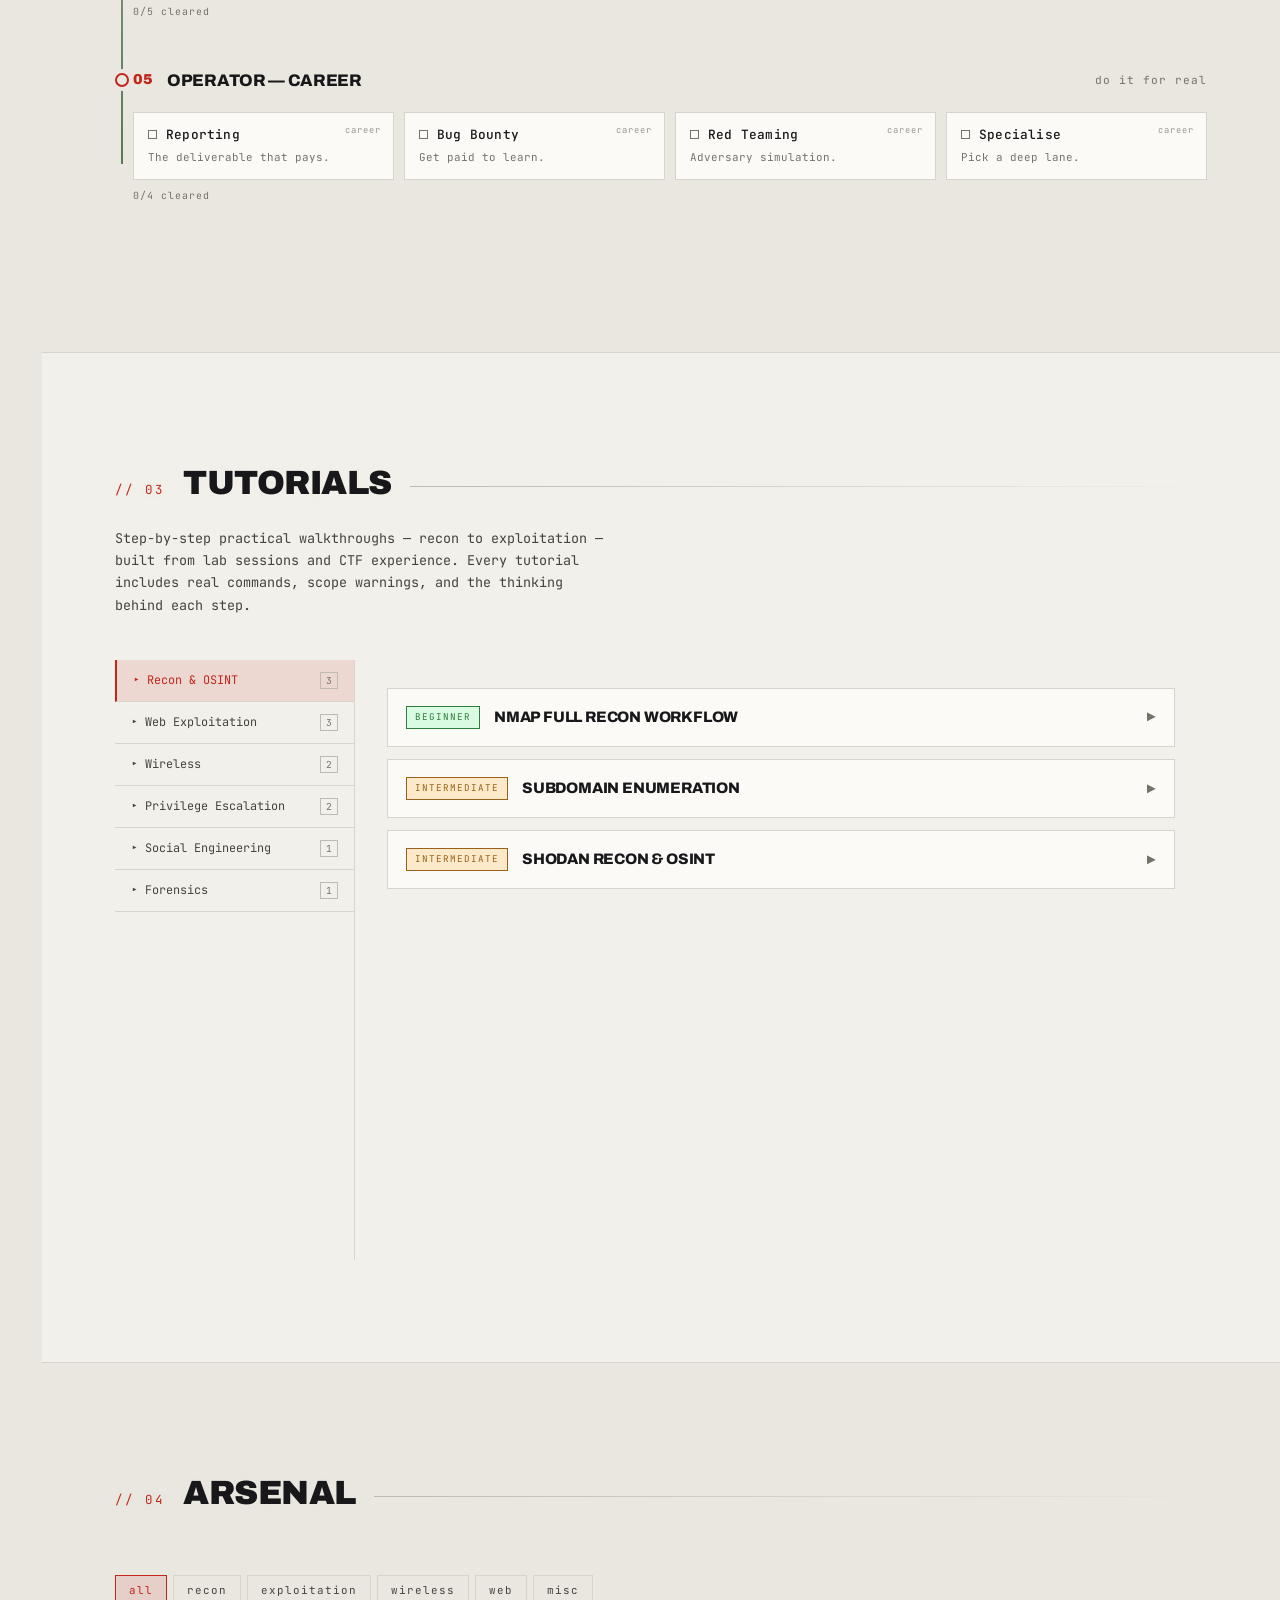
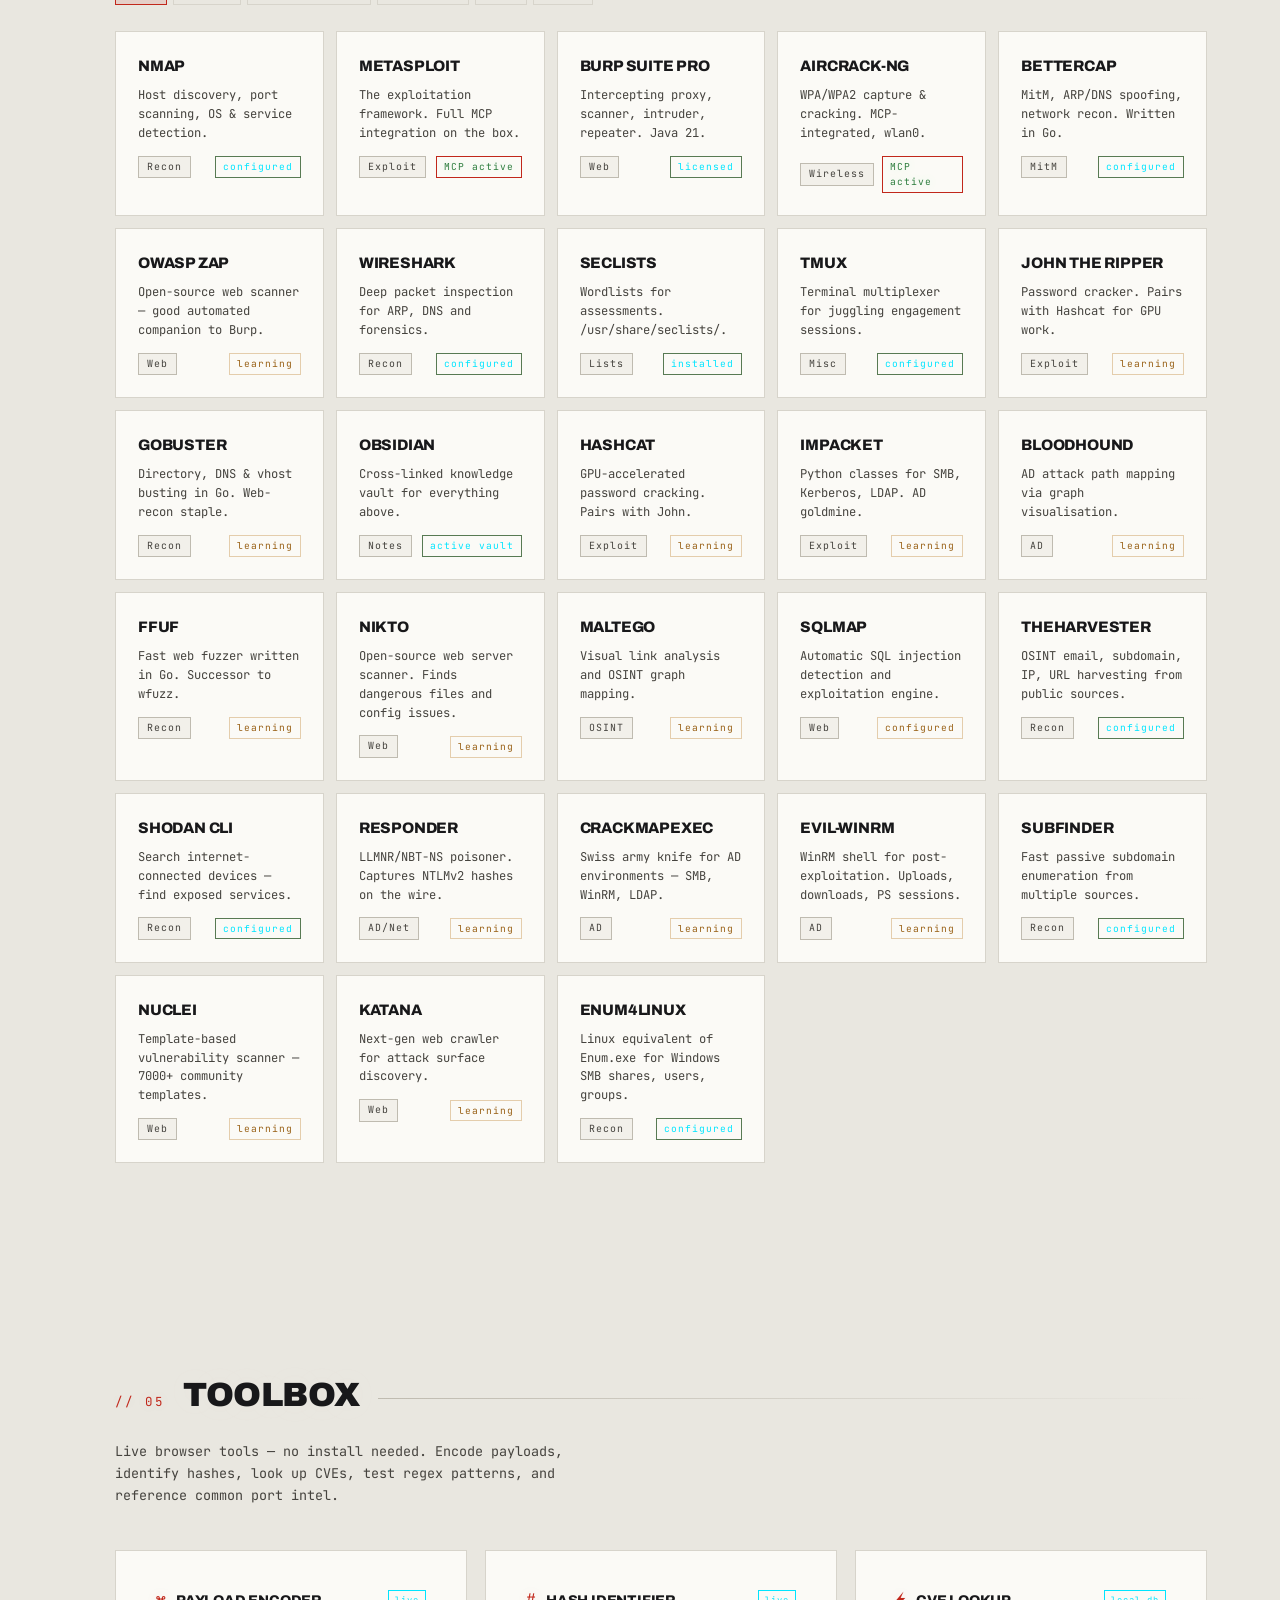
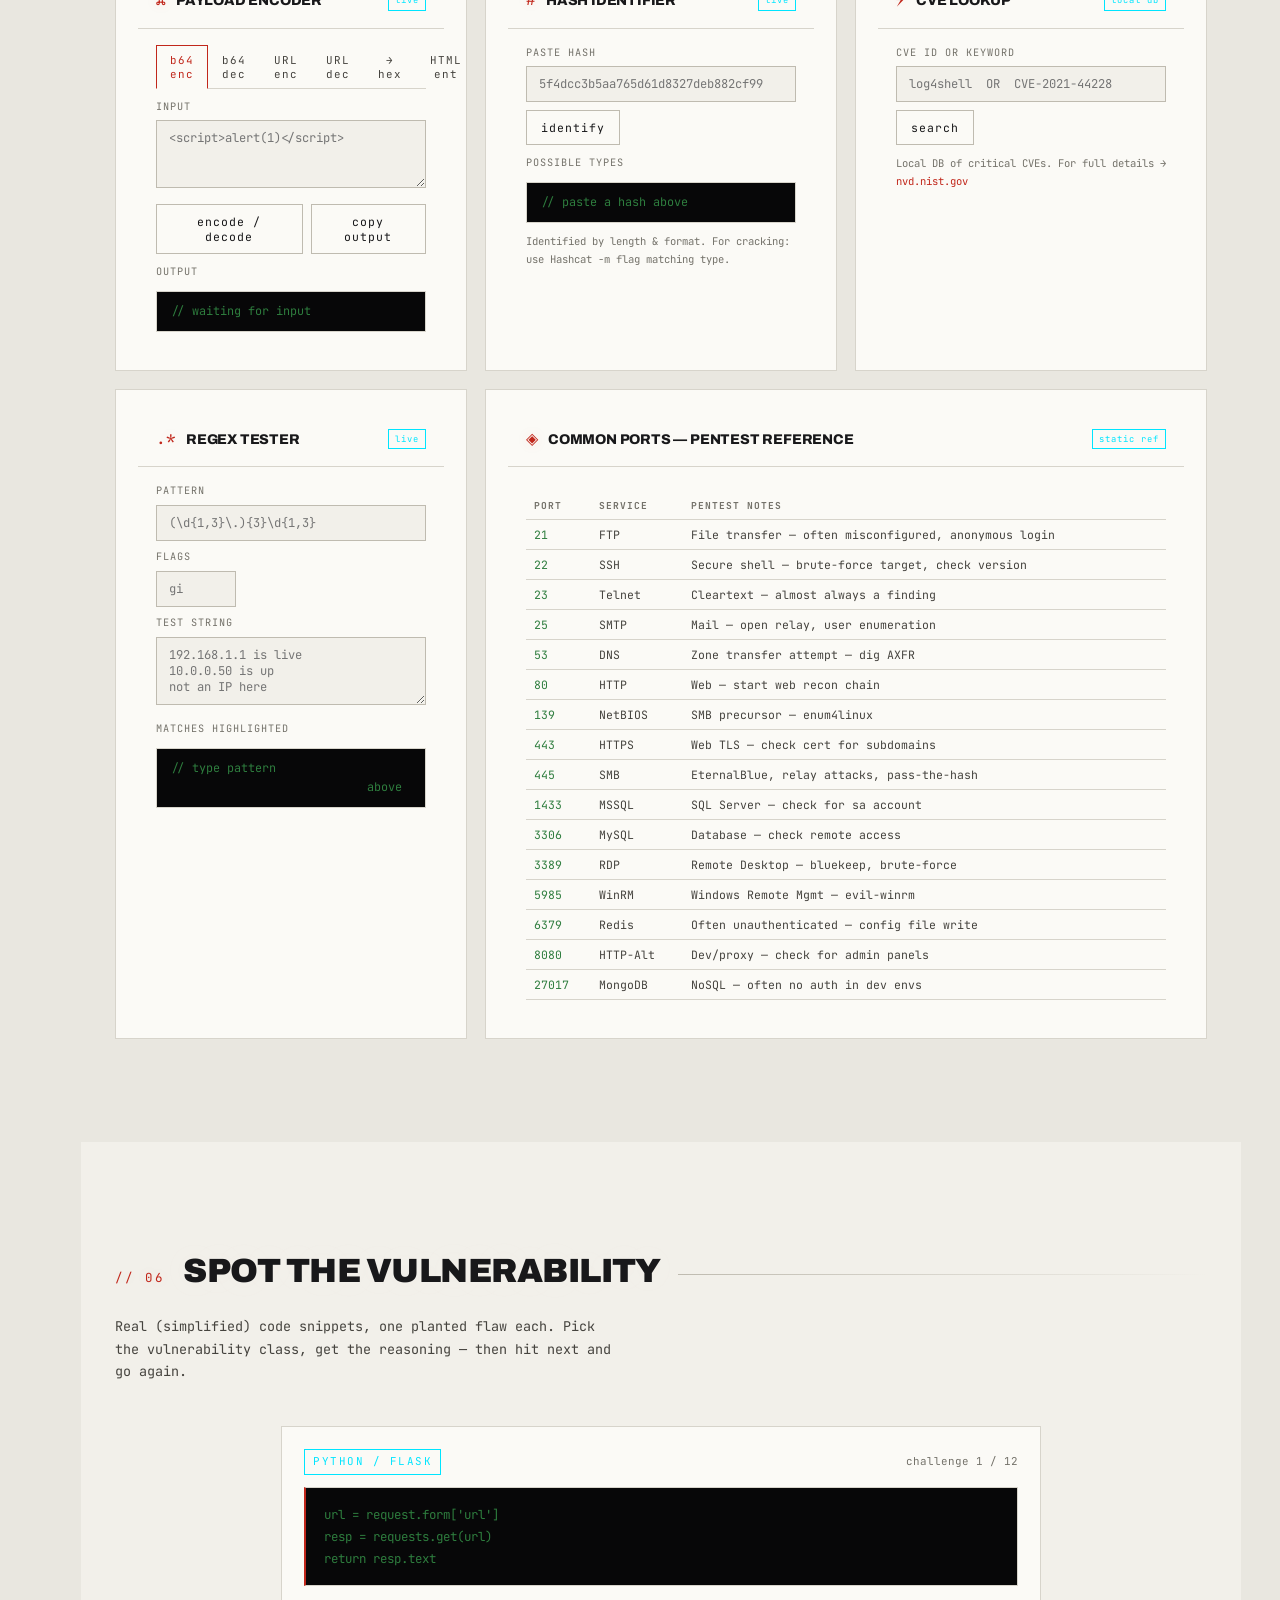
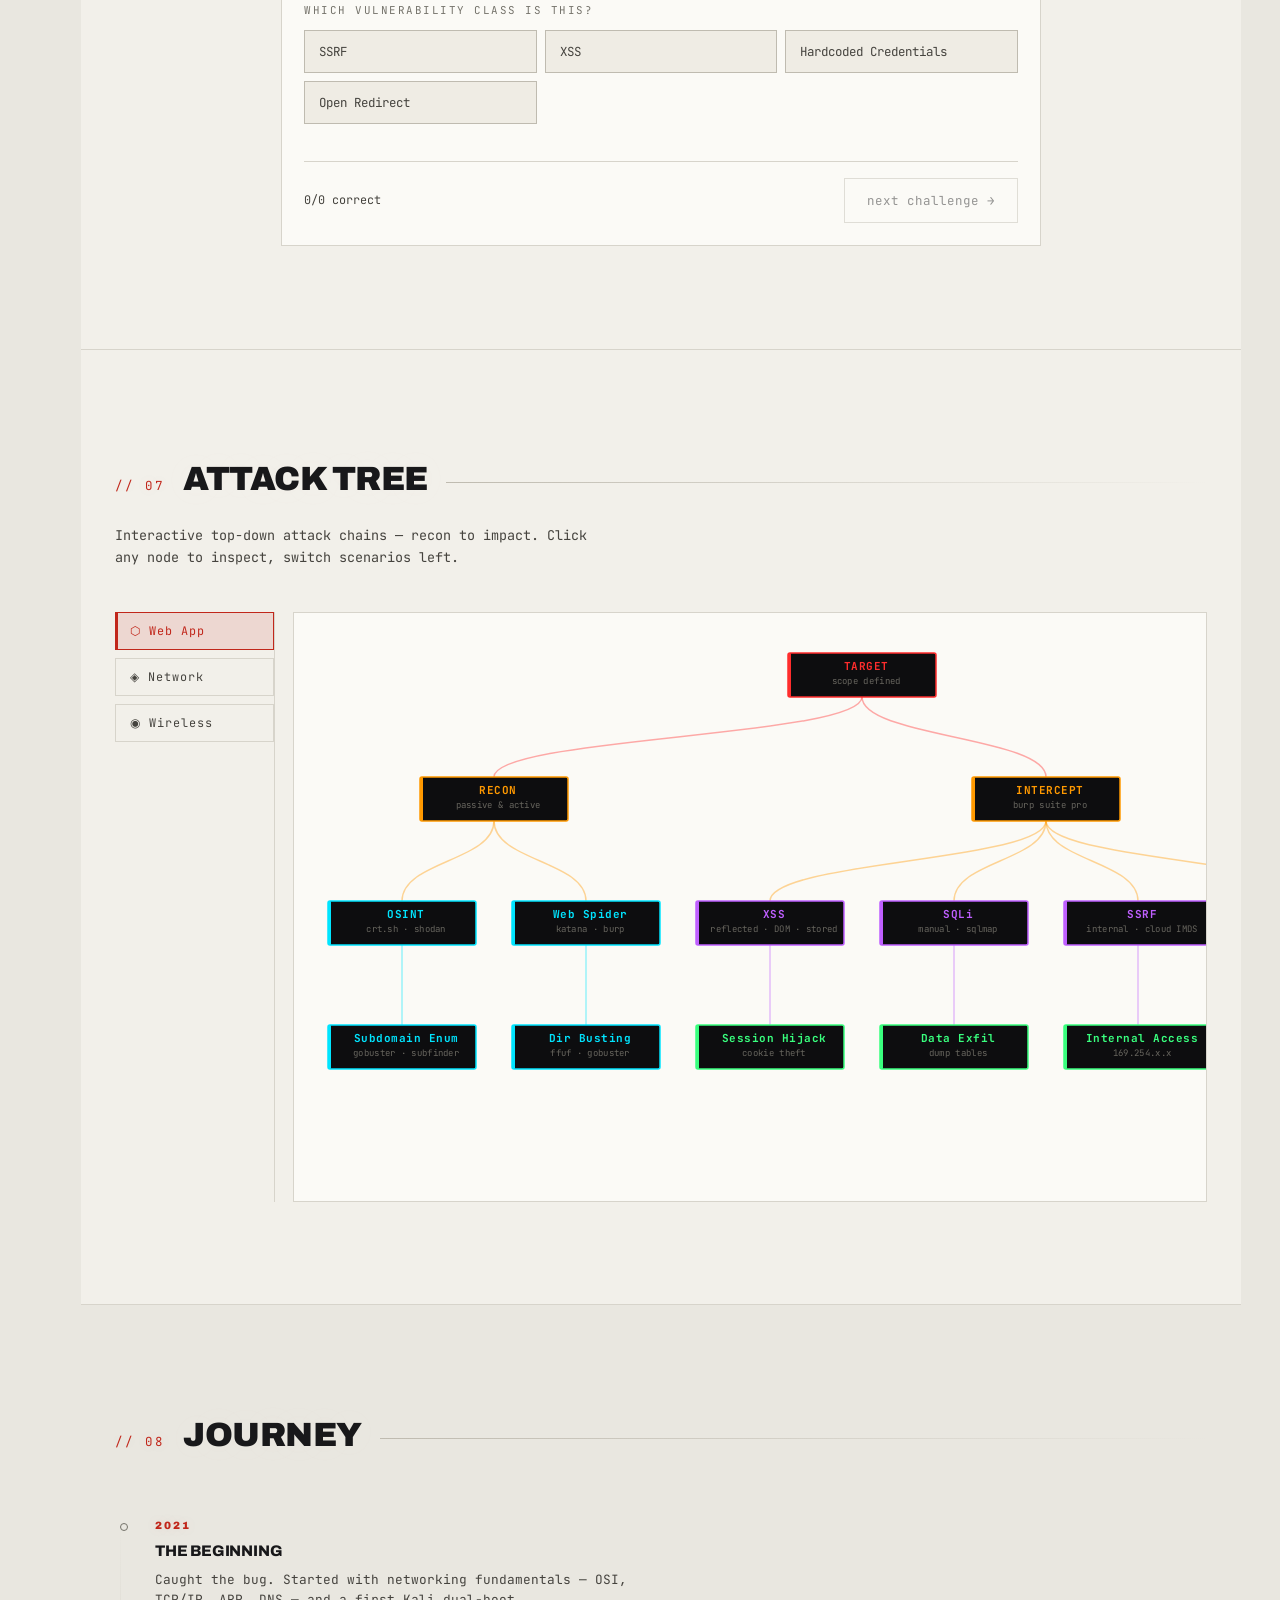
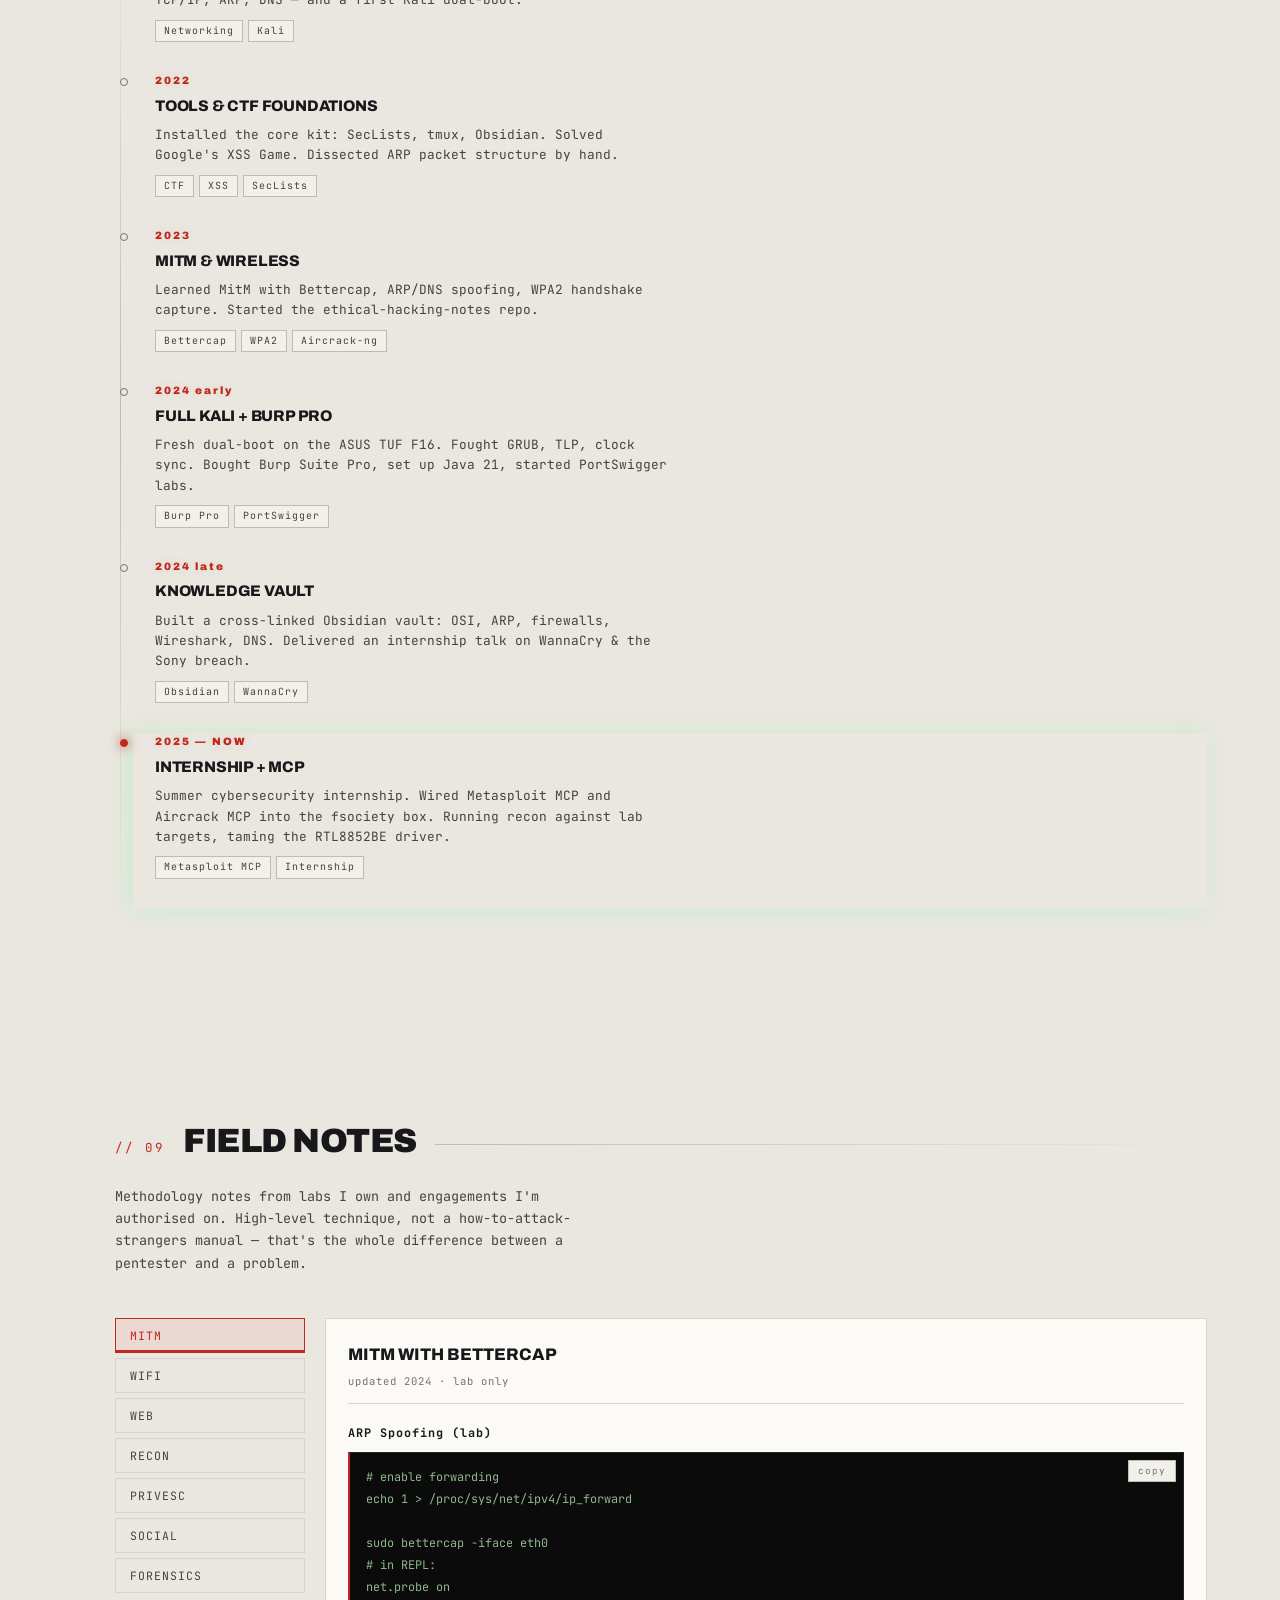
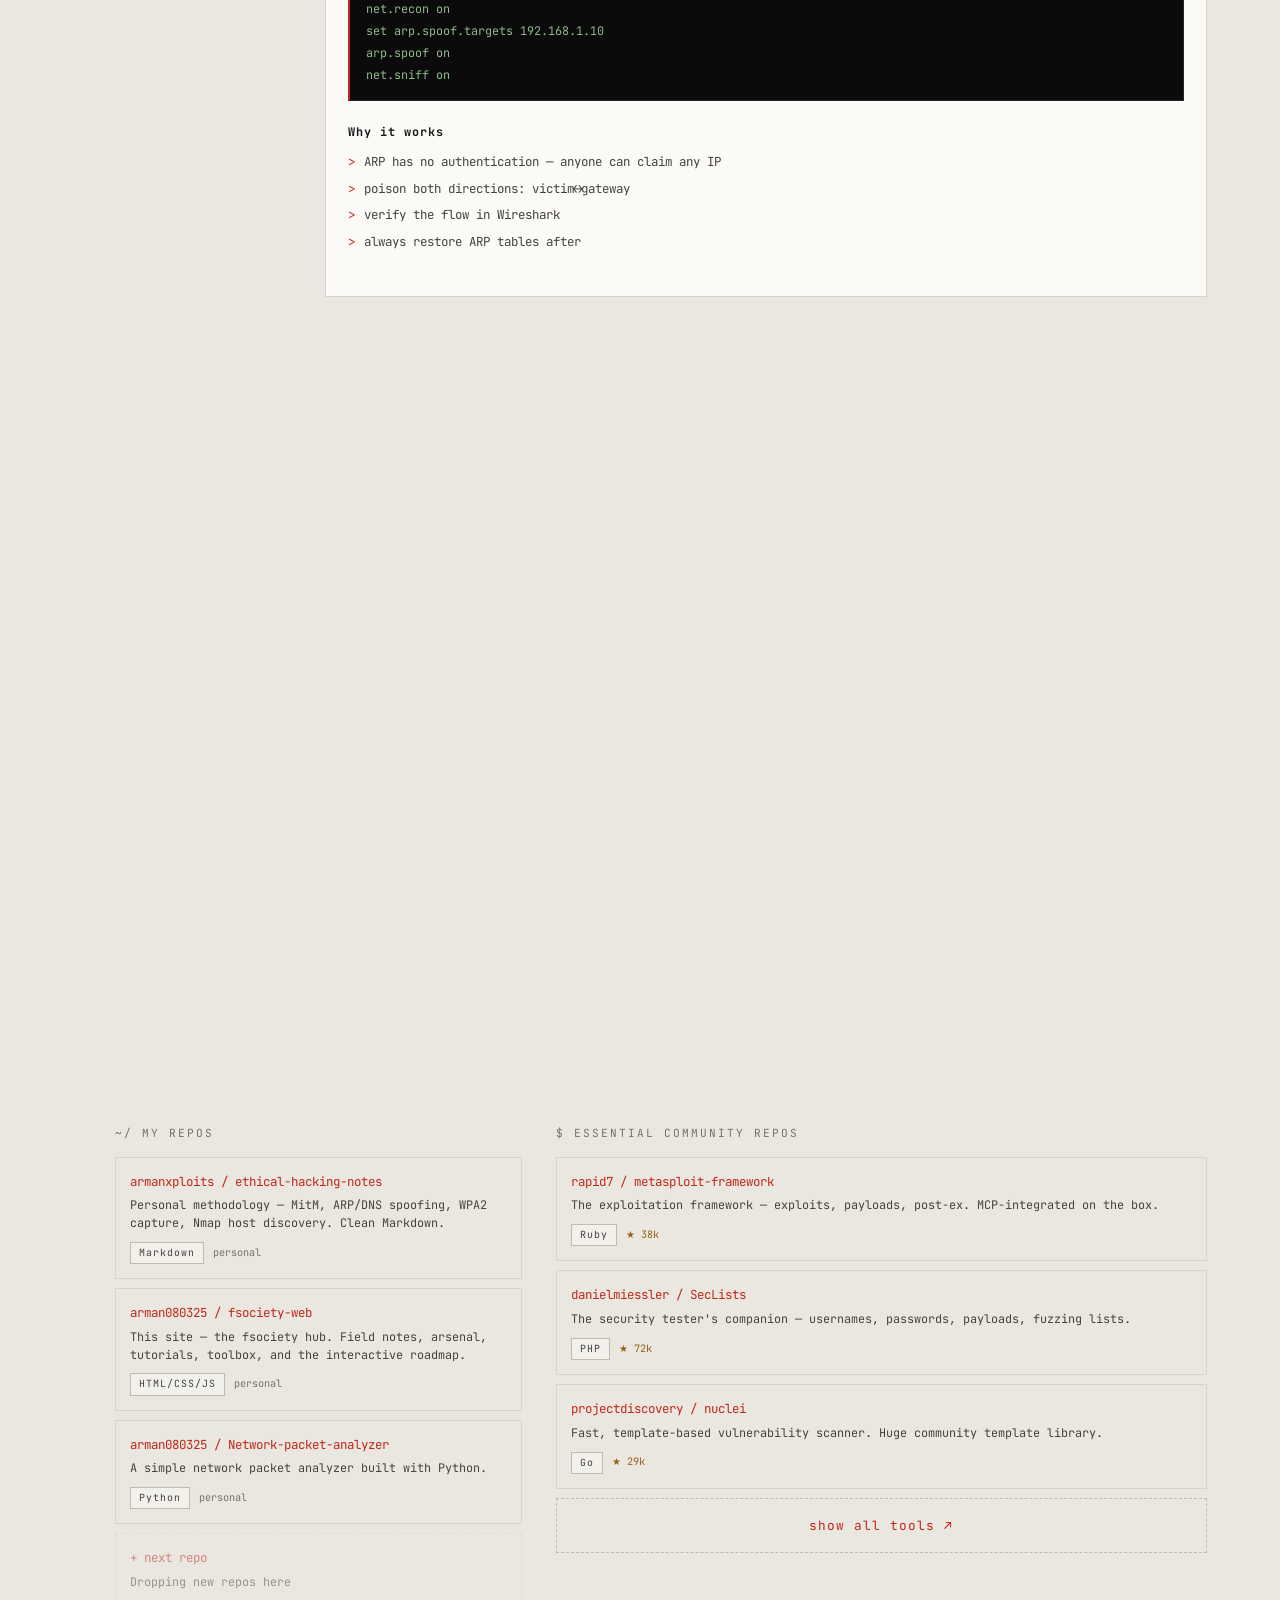
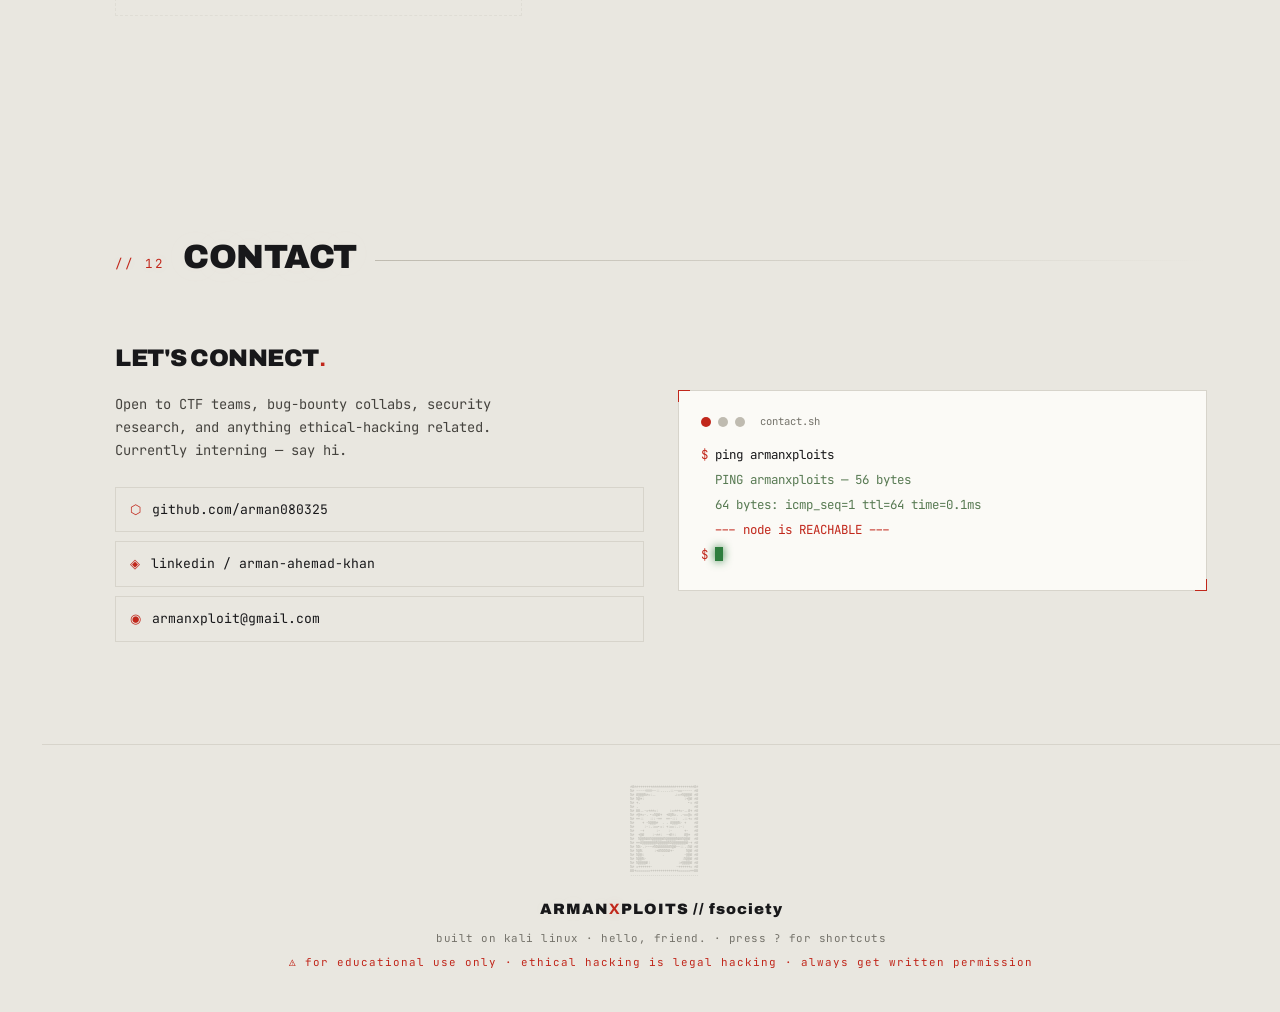
==== commit 7c5d0155: "fix: comprehensive FSociety Web responsive refactor" ====
--- a/index.html
+++ b/index.html
@@ -3,7 +3,7 @@
 
 <head>
     <meta charset="UTF-8" />
-    <meta name="viewport" content="width=device-width, initial-scale=1.0" />
+    <meta name="viewport" content="width=device-width, initial-scale=1.0, viewport-fit=cover" />
     <title>fsociety // armanxploits</title>
     <link rel="icon" href="favicons/apple-touch-icon.png" sizes="32x32">
     <link rel="icon" type="image/svg+xml" href="favicons/favicon.svg">
@@ -126,6 +126,7 @@
             <a href="#proving" data-s="proving">proving</a>
             <a href="#repos" data-s="repos">repos</a>
             <a href="#contact" data-s="contact">contact</a>
+            <button class="nav-kb-link" id="mobileKbBtn">⌨ shortcuts</button>
         </div>
         <button class="nav-kb-hint" id="kbBtn">? shortcuts</button>
         <div class="theme-select" id="themeSelect">
@@ -314,7 +315,7 @@
      03 — TUTORIALS (NEW)
      ====================================================== -->
         <section id="tutorials">
-            <div style="max-width:var(--maxw);margin:0 auto;padding:120px 34px">
+            <div class="tut-container">
                 <div class="shead rev"><span class="num">// 03</span>
                     <h2>tutorials</h2>
                     <div class="rule"></div>
@@ -478,7 +479,7 @@
                 </div>
 
                 <!-- PORT REFERENCE -->
-                <div class="tbox panel rev" style="grid-column:span 2">
+                <div class="tbox panel rev tbox-wide">
                     <div class="tbox-head">
                         <span class="tbox-icon">◈</span>
                         <h3>Common Ports — Pentest Reference</h3>
--- a/style.css
+++ b/style.css
@@ -39,6 +39,9 @@
 
   --maxw: 1160px;
   --ease: cubic-bezier(0.2, 0.7, 0.2, 1);
+  --nav-h: 58px;
+  --sec-pad-y: clamp(54px, 8vw, 110px);
+  --sec-pad-x: clamp(16px, 3.5vw, 34px);
 }
 
 html {
@@ -441,7 +444,13 @@
 section {
   max-width: var(--maxw);
   margin: 0 auto;
-  padding: 120px 34px;
+  padding: var(--sec-pad-y) var(--sec-pad-x);
+  min-width: 0;
+}
+
+section[id],
+header[id] {
+  scroll-margin-top: calc(var(--nav-h) + 16px);
 }
 
 /* section header */
@@ -806,6 +815,7 @@
   position: absolute;
   inset: 0;
   z-index: 1;
+  overflow: hidden;
   pointer-events: none;
 }
 
@@ -1283,7 +1293,9 @@
   background: var(--void2);
   border-left: 1px solid var(--signal);
   transform: translateX(102%);
-  transition: transform 0.34s var(--ease);
+  transition: transform 0.34s var(--ease), visibility 0.34s;
+  visibility: hidden;
+  pointer-events: none;
   display: flex;
   flex-direction: column;
   box-shadow: -30px 0 80px rgba(0, 0, 0, 0.6);
@@ -1291,6 +1303,8 @@
 
 .dossier.open {
   transform: translateX(0);
+  visibility: visible;
+  pointer-events: auto;
 }
 
 .dos-head {
@@ -1572,11 +1586,22 @@
   display: none;
 }
 
-/* ================= TUTORIALS (NEW) ================= */
+/* ================= TUTORIALS ================= */
 #tutorials {
   background: var(--void2);
   border-top: 1px solid var(--line);
   border-bottom: 1px solid var(--line);
+  max-width: none;
+  width: 100%;
+  padding: 0 !important;
+}
+
+.tut-container {
+  max-width: var(--maxw);
+  margin: 0 auto;
+  padding: var(--sec-pad-y) var(--sec-pad-x);
+  width: 100%;
+  min-width: 0;
 }
 
 .tut-grid {
@@ -1804,6 +1829,11 @@
 /* ================= TOOLBOX (NEW INTERACTIVE TOOLS) ================= */
 #toolbox {
   background: var(--void);
+}
+
+/* toolbox wide card */
+.tbox-wide {
+  grid-column: span 2;
 }
 
 .toolbox-grid {
@@ -2630,141 +2660,6 @@
 .rev.in {
   opacity: 1;
   transform: none;
-}
-
-/* ================= RESPONSIVE ================= */
-@media (max-width: 880px) {
-  .rail {
-    display: none;
-  }
-
-  nav {
-    left: 0;
-    padding: 12px 18px;
-  }
-
-  .shell,
-  footer {
-    margin-left: 0;
-  }
-
-  #threatBar {
-    left: 0;
-  }
-
-  .nav-spread {
-    display: none;
-    position: absolute;
-    top: 100%;
-    left: 0;
-    right: 0;
-    flex-direction: column;
-    background: var(--void2);
-    border-bottom: 1px solid var(--line);
-    padding: 8px;
-  }
-
-  .nav-spread.open {
-    display: flex;
-  }
-
-  .nav-spread a {
-    padding: 11px 14px;
-    border: 0;
-    border-bottom: 1px solid var(--line);
-  }
-
-  .nav-burger {
-    display: flex;
-    margin-left: auto;
-    background: none;
-    border: 1px solid var(--line2);
-    color: var(--bone);
-    width: 38px;
-    height: 34px;
-    cursor: pointer;
-    align-items: center;
-    justify-content: center;
-    font-size: 1rem;
-  }
-
-  section {
-    padding: 84px 20px;
-  }
-
-  .hero-wrap {
-    grid-template-columns: 1fr;
-    gap: 34px;
-  }
-
-  .hero-right {
-    display: none;
-  }
-
-  .who {
-    grid-template-columns: 1fr;
-  }
-
-  .notewrap {
-    grid-template-columns: 1fr;
-  }
-
-  .notenav {
-    flex-direction: row;
-    flex-wrap: wrap;
-  }
-
-  .repos {
-    grid-template-columns: 1fr;
-  }
-
-  .contact {
-    grid-template-columns: 1fr;
-  }
-
-  .specs {
-    grid-template-columns: 1fr;
-  }
-
-  .shead {
-    grid-template-columns: auto 1fr;
-    gap: 12px;
-  }
-
-  .shead .rule {
-    display: none;
-  }
-
-  .tut-grid {
-    grid-template-columns: 1fr;
-  }
-
-  .tut-sidebar {
-    border-right: 0;
-    border-bottom: 1px solid var(--line);
-  }
-
-  .tut-cats {
-    flex-direction: row;
-    flex-wrap: wrap;
-  }
-
-  .tcat {
-    border-bottom: 0;
-    border-right: 1px solid var(--line);
-  }
-
-  .atree-wrap {
-    grid-template-columns: 1fr;
-  }
-
-  .toolbox-grid {
-    grid-template-columns: 1fr;
-  }
-
-  .nav-kb-hint {
-    display: none;
-  }
 }
 
 @media (prefers-reduced-motion: reduce) {
@@ -3134,274 +3029,6 @@
     0 0 80px var(--signal-glow2);
 }
 
-/* ---- ANIMATED ATTACK TREE ---- */
-.atree-wrap {
-  display: grid;
-  grid-template-columns: 170px 1fr;
-  gap: 22px;
-}
-
-.atree-sidebar {
-  display: flex;
-  flex-direction: column;
-  gap: 8px;
-}
-
-.atree-btn {
-  font-family: var(--mono);
-  font-size: 0.74rem;
-  letter-spacing: 1px;
-  padding: 10px 14px;
-  background: none;
-  border: 1px solid var(--line);
-  color: var(--bone-dim);
-  cursor: pointer;
-  text-align: left;
-  transition: 0.2s ease;
-  position: relative;
-  overflow: hidden;
-}
-
-.atree-btn::before {
-  content: "";
-  position: absolute;
-  left: 0;
-  top: 0;
-  bottom: 0;
-  width: 2px;
-  background: var(--signal);
-  transform: scaleY(0);
-  transition: transform 0.2s ease;
-}
-
-.atree-btn:hover {
-  color: var(--bone);
-  border-color: var(--line2);
-}
-
-.atree-btn.on {
-  color: var(--signal);
-  border-color: var(--signal);
-  background: var(--signal-glow2);
-}
-
-.atree-btn.on::before {
-  transform: scaleY(1);
-}
-
-/* DOM-based attack tree — replaces SVG approach */
-.atree-dom-container {
-  background: var(--panel);
-  border: 1px solid var(--line);
-  padding: 28px 16px;
-  overflow-x: auto;
-  min-height: 320px;
-  position: relative;
-}
-
-.atree-chain {
-  display: flex;
-  align-items: flex-start;
-  gap: 0;
-  min-width: max-content;
-  padding: 10px 0;
-}
-
-.atree-col {
-  display: flex;
-  flex-direction: column;
-  align-items: center;
-  gap: 12px;
-  position: relative;
-}
-
-.atree-connector {
-  display: flex;
-  align-items: center;
-  align-self: center;
-  color: var(--line2);
-  font-size: 0.6rem;
-  padding: 0 6px;
-  position: relative;
-}
-
-.atree-connector::before {
-  content: "";
-  display: block;
-  width: 32px;
-  height: 1px;
-  background: linear-gradient(90deg, var(--line2), var(--signal-glow));
-  position: relative;
-}
-
-.atree-connector.multi {
-  flex-direction: column;
-  gap: 0;
-  padding: 0;
-}
-
-.atree-connector.multi span {
-  display: block;
-  width: 28px;
-  height: 1px;
-  background: var(--line2);
-}
-
-.atree-connector.multi::after {
-  content: "";
-  display: block;
-  width: 2px;
-  height: 40px;
-  background: var(--line2);
-  position: absolute;
-}
-
-.atree-node-wrap {
-  display: flex;
-  flex-direction: column;
-  gap: 10px;
-  align-items: flex-start;
-}
-
-.atree-node {
-  padding: 8px 14px;
-  border: 1px solid;
-  font-size: 0.72rem;
-  font-family: var(--mono);
-  letter-spacing: 0.5px;
-  position: relative;
-  cursor: pointer;
-  transition: 0.2s ease;
-  white-space: nowrap;
-  min-width: 120px;
-  text-align: center;
-}
-
-.atree-node::before {
-  content: "";
-  position: absolute;
-  inset: -4px;
-  border: 1px solid transparent;
-  transition: border-color 0.2s ease;
-}
-
-.atree-node:hover::before {
-  border-color: currentColor;
-  opacity: 0.4;
-}
-
-.atree-node.red {
-  color: var(--signal);
-  border-color: var(--signal);
-  background: rgba(255, 45, 45, 0.06);
-}
-
-.atree-node.amber {
-  color: var(--ember);
-  border-color: var(--ember);
-  background: rgba(255, 153, 0, 0.06);
-}
-
-.atree-node.cyan {
-  color: var(--cyan);
-  border-color: var(--cyan);
-  background: rgba(0, 229, 255, 0.06);
-}
-
-.atree-node.purple {
-  color: var(--purple);
-  border-color: var(--purple);
-  background: rgba(191, 95, 255, 0.06);
-}
-
-.atree-node.green {
-  color: var(--phosphor);
-  border-color: var(--phosphor);
-  background: rgba(57, 255, 126, 0.06);
-}
-
-.atree-node:hover {
-  transform: translateY(-2px);
-  box-shadow: 0 8px 24px rgba(0, 0, 0, 0.4);
-}
-
-/* Animated entrance for nodes */
-@keyframes nodeIn {
-  from {
-    opacity: 0;
-    transform: translateX(-16px);
-  }
-
-  to {
-    opacity: 1;
-    transform: none;
-  }
-}
-
-.atree-node {
-  animation: nodeIn 0.4s ease both;
-}
-
-.atree-node:nth-child(1) {
-  animation-delay: 0.05s;
-}
-
-.atree-node:nth-child(2) {
-  animation-delay: 0.12s;
-}
-
-.atree-node:nth-child(3) {
-  animation-delay: 0.19s;
-}
-
-.atree-node:nth-child(4) {
-  animation-delay: 0.26s;
-}
-
-/* Line from left connecting multiple nodes */
-.atree-branch-line {
-  position: relative;
-}
-
-.atree-branch-line::before {
-  content: "";
-  position: absolute;
-  left: -18px;
-  top: 0;
-  bottom: 0;
-  width: 1px;
-  background: linear-gradient(
-    180deg,
-    var(--signal-glow),
-    var(--cyan-dim),
-    var(--phosphor-glow)
-  );
-}
-
-/* Mobile attack tree */
-@media (max-width: 880px) {
-  .atree-wrap {
-    grid-template-columns: 1fr;
-  }
-
-  .atree-sidebar {
-    flex-direction: row;
-    flex-wrap: wrap;
-  }
-
-  .atree-dom-container {
-    padding: 18px 12px;
-  }
-
-  .atree-chain {
-    gap: 0;
-  }
-
-  .atree-connector::before {
-    width: 18px;
-  }
-}
-
 /* ---- FIELD NOTES extra ---- */
 .ntab {
   font-family: var(--mono);
@@ -3760,78 +3387,92 @@
    TOP-DOWN ATTACK TREE — SVG container
    ============================================================ */
 
-/* Override old atree-main SVG sizing */
-.atree-main {
-  overflow: hidden;
-  background: var(--panel);
-  border: 1px solid var(--line);
-  padding: 12px;
-  position: relative;
-}
-
-/* New top-down SVG */
-#atreeTopDown {
-  display: block;
-  overflow: visible;
-  max-width: 100%;
-}
-
+/* ================= ATTACK TREE ================= */
 .atree-wrap {
   display: grid;
   grid-template-columns: 160px 1fr;
-  gap: 20px;
-  align-items: start;
-}
-
-/* Make sidebar vertical and sticky-ish */
+  gap: 18px;
+}
+
 .atree-sidebar {
   display: flex;
   flex-direction: column;
   gap: 8px;
-  position: sticky;
-  top: 80px;
-}
-
-/* Tooltip */
+}
+
+.atree-btn {
+  font-family: var(--mono);
+  font-size: 0.74rem;
+  letter-spacing: 1px;
+  padding: 10px 14px;
+  background: none;
+  border: 1px solid var(--line);
+  color: var(--bone-dim);
+  cursor: pointer;
+  text-align: left;
+  transition: 0.2s ease;
+  position: relative;
+  overflow: hidden;
+}
+
+.atree-btn::before {
+  content: "";
+  position: absolute;
+  left: 0;
+  top: 0;
+  bottom: 0;
+  width: 2px;
+  background: var(--signal);
+  transform: scaleY(0);
+  transition: transform 0.2s ease;
+}
+
+.atree-btn:hover {
+  color: var(--bone);
+  border-color: var(--line2);
+}
+
+.atree-btn.on {
+  color: var(--signal);
+  border-color: var(--signal);
+  background: var(--signal-glow);
+}
+
+.atree-btn.on::before {
+  transform: scaleY(1);
+}
+
+.atree-main {
+  position: relative;
+  background: var(--panel);
+  border: 1px solid var(--line);
+  overflow-x: auto;
+  -webkit-overflow-scrolling: touch;
+  padding: 16px;
+  min-height: 480px;
+}
+
+#atreeTopDown {
+  display: block;
+  max-width: none;
+}
+
 #atree-tooltip {
-  border-left: 2px solid;
-  border-color: var(--signal);
-}
-
-/* Clean up horizontal scroll — KILL it */
-.atree-dom-container {
-  overflow-x: visible !important;
-  overflow: visible !important;
-}
-
-.atree-chain {
-  min-width: 0 !important;
-  flex-wrap: wrap;
-  justify-content: center;
-}
-
-/* Mobile */
-@media (max-width: 880px) {
-  .atree-wrap {
-    grid-template-columns: 1fr;
-  }
-
-  .atree-sidebar {
-    flex-direction: row;
-    flex-wrap: wrap;
-    position: static;
-  }
-
-  #atreeTopDown {
-    max-width: calc(100vw - 32px);
-    overflow-x: auto;
-    display: block;
-  }
-
-  .atree-main {
-    overflow-x: auto;
-    -webkit-overflow-scrolling: touch;
-  }
+  position: fixed;
+  pointer-events: none;
+  background: var(--panel2);
+  border: 1px solid var(--line2);
+  border-left: 2px solid var(--signal);
+  padding: 8px 12px;
+  font-family: var(--mono);
+  font-size: 0.68rem;
+  color: var(--bone);
+  z-index: 9000;
+  opacity: 0;
+  transition: opacity 0.15s ease;
+  max-width: 240px;
+  line-height: 1.5;
+  box-shadow: 0 10px 30px rgba(0, 0, 0, 0.5);
 }
 
 .repo-showmore {
@@ -3895,41 +3536,880 @@
   color: var(--signal);
 } /* lights up red on hover */
 
-/* ===== MOBILE FIXES ===== */
+/* ============================================================
+   UNIFIED PRODUCTION RESPONSIVE DESIGN SYSTEM
+   Mobile-First · Fluid Breakpoints (1024px, 880px, 640px, 380px)
+   Cross-Device Tested: 320px -> 1920px
+   ============================================================ */
+
+/* Global container & overflow protection */
+html,
+body {
+  overflow-x: hidden;
+  max-width: 100vw;
+  -webkit-text-size-adjust: 100%;
+}
+
+img,
+svg,
+canvas,
+video,
+pre {
+  max-width: 100%;
+}
+
+.nav-kb-link {
+  display: none;
+}
+
+/* ============================================================
+   TABLETS & SMALL LAPTOPS (<= 1024px)
+   ============================================================ */
+@media (max-width: 1024px) {
+  /* Rail & Shell */
+  .rail {
+    display: none !important;
+  }
+
+  .shell,
+  footer {
+    margin-left: 0 !important;
+  }
+
+  /* Fixed ThreatBar */
+  #threatBar {
+    left: 0 !important;
+    bottom: env(safe-area-inset-bottom, 0px) !important;
+  }
+
+  /* Fixed Navigation */
+  nav {
+    left: 0 !important;
+    padding: 10px 16px !important;
+    gap: 8px !important;
+    justify-content: space-between !important;
+  }
+
+  .brand {
+    font-size: clamp(0.85rem, 2.5vw, 0.95rem);
+    min-width: 0;
+    flex-shrink: 1;
+  }
+
+  .brand .sub {
+    font-size: 0.55rem;
+    letter-spacing: 2px;
+  }
+
+  .nav-kb-hint {
+    display: none !important;
+  }
+
+  .nav-kb-link {
+    display: flex !important;
+  }
+
+  .theme-select {
+    margin-left: auto !important;
+    margin-right: 0 !important;
+  }
+
+  .theme-btn {
+    font-size: 0.68rem !important;
+    padding: 6px 10px !important;
+    gap: 5px !important;
+  }
+
+  .nav-burger {
+    display: flex !important;
+    margin-left: 6px !important;
+    background: none;
+    border: 1px solid var(--line2);
+    color: var(--bone);
+    min-width: 44px;
+    height: 38px;
+    cursor: pointer;
+    align-items: center;
+    justify-content: center;
+    font-size: 1.15rem;
+    line-height: 1;
+    transition: 0.2s var(--ease);
+    flex-shrink: 0;
+  }
+
+  .nav-burger:hover,
+  .nav-burger:active {
+    border-color: var(--signal);
+    color: var(--signal);
+  }
+
+  /* Mobile Navigation Menu Dropdown */
+  .nav-spread {
+    display: none;
+    position: absolute;
+    top: 100%;
+    left: 0;
+    right: 0;
+    flex-direction: column;
+    background: rgba(13, 13, 15, 0.98);
+    backdrop-filter: blur(14px);
+    -webkit-backdrop-filter: blur(14px);
+    border-bottom: 2px solid var(--line2);
+    box-shadow: 0 20px 50px rgba(0, 0, 0, 0.85);
+    padding: 4px 0;
+    max-height: calc(100vh - 60px);
+    max-height: calc(100dvh - 60px);
+    overflow-y: auto;
+    -webkit-overflow-scrolling: touch;
+    z-index: 1200;
+  }
+
+  .nav-spread.open {
+    display: flex !important;
+  }
+
+  .nav-spread a,
+  .nav-kb-link {
+    padding: 12px 20px;
+    border: 0;
+    border-bottom: 1px solid var(--line);
+    font-size: 0.82rem;
+    letter-spacing: 1.2px;
+    display: flex;
+    align-items: center;
+    justify-content: space-between;
+    min-height: 44px;
+    color: var(--bone-dim);
+    font-family: var(--mono);
+    background: none;
+    text-align: left;
+    width: 100%;
+    cursor: pointer;
+    transition: color 0.15s ease, background 0.15s ease;
+  }
+
+  .nav-spread a:hover,
+  .nav-kb-link:hover {
+    color: var(--signal);
+    background: var(--void2);
+  }
+
+  .nav-spread a:last-child,
+  .nav-kb-link:last-child {
+    border-bottom: none;
+  }
+
+  /* Section Padding */
+  section {
+    padding: var(--sec-pad-y) var(--sec-pad-x) !important;
+  }
+
+  .shead {
+    grid-template-columns: auto 1fr !important;
+    gap: 10px !important;
+    margin-bottom: 30px !important;
+  }
+
+  .shead .rule {
+    display: none !important;
+  }
+
+  .shead h2 {
+    font-size: clamp(1.3rem, 4.5vw, 1.8rem);
+  }
+
+  .sdesc {
+    font-size: 0.82rem;
+    margin-top: -20px;
+    margin-bottom: 28px;
+  }
+
+  /* Hero Section */
+  #hero {
+    min-height: auto !important;
+    padding: clamp(84px, 11vw, 110px) var(--sec-pad-x) 40px !important;
+  }
+
+  .hero-wrap {
+    grid-template-columns: 1fr !important;
+    gap: 28px !important;
+    width: 100%;
+    max-width: 100%;
+  }
+
+  /* Preserve & Scale Hero Terminal on Tablets/Mobile */
+  .hero-right {
+    display: block !important;
+    width: 100%;
+    max-width: 100%;
+    min-width: 0;
+  }
+
+  .hero-right .term {
+    width: 100%;
+    max-width: 100%;
+    min-width: 0;
+    box-shadow: 0 16px 40px rgba(0, 0, 0, 0.6);
+  }
+
+  .hero-right .term-body {
+    min-height: 180px;
+    padding: clamp(12px, 3vw, 18px);
+    font-size: clamp(0.7rem, 2.2vw, 0.76rem);
+    word-break: break-word;
+    overflow-x: hidden;
+  }
+
+  .hero-left {
+    width: 100%;
+    max-width: 100%;
+    min-width: 0;
+  }
+
+  .hero-eyebrow {
+    font-size: 0.64rem;
+    letter-spacing: 1.5px;
+    line-height: 1.4;
+    flex-wrap: wrap;
+    gap: 8px;
+    margin-bottom: 16px;
+  }
+
+  .hero-title .l1 {
+    font-size: clamp(1.8rem, 6.5vw, 3.4rem) !important;
+  }
+
+  .hero-title .l2 {
+    font-size: clamp(2.4rem, 9.5vw, 5.2rem) !important;
+    line-height: 0.92;
+  }
+
+  .hero-title .l3 {
+    font-size: clamp(0.85rem, 3vw, 1.4rem) !important;
+    letter-spacing: -0.3px;
+    line-height: 1.2;
+    margin-top: 6px;
+  }
+
+  .hero-man {
+    margin: 16px 0 22px;
+    font-size: 0.85rem;
+    line-height: 1.65;
+    max-width: 100%;
+  }
+
+  .hero-cta {
+    display: flex;
+    gap: 10px;
+    flex-wrap: wrap;
+    margin-bottom: 26px;
+    width: 100%;
+  }
+
+  .hero-cta .btn {
+    padding: 12px clamp(16px, 3vw, 22px);
+    font-size: clamp(0.72rem, 1.8vw, 0.78rem);
+    min-height: 44px;
+    display: inline-flex;
+    align-items: center;
+    justify-content: center;
+    text-align: center;
+  }
+
+  .hero-stats {
+    width: 100%;
+    max-width: 100%;
+  }
+
+  /* Whoami */
+  .who {
+    grid-template-columns: 1fr !important;
+    gap: 18px;
+  }
+
+  .id-card {
+    padding: 18px;
+  }
+
+  .id-avatar {
+    width: 72px;
+    height: 72px;
+    font-size: 1.15rem;
+    margin-bottom: 14px;
+  }
+
+  .id-name {
+    font-size: 1.3rem;
+  }
+}
+
+/* ============================================================
+   TABLETS & MEDIUM SMARTPHONES (<= 880px)
+   ============================================================ */
 @media (max-width: 880px) {
-  /* kill the giant empty hero on mobile */
-  #hero {
-    min-height: auto;
-    padding-top: 110px;
-    padding-bottom: 60px;
-  }
-
-  /* TOOLBOX — single column */
+  /* Roadmap */
+  .rm-top {
+    flex-direction: column;
+    align-items: stretch;
+    gap: 14px;
+    margin-bottom: 24px;
+  }
+
+  .rm-clear {
+    min-width: 0;
+    width: 100%;
+  }
+
+  .rm-filters {
+    gap: 5px;
+    flex-wrap: wrap;
+  }
+
+  .fbtn {
+    padding: 7px 12px;
+    font-size: 0.68rem;
+    min-height: 38px;
+  }
+
+  .chain {
+    padding-left: 16px;
+  }
+
+  .phase-head {
+    flex-wrap: wrap;
+    gap: 6px 10px;
+    position: relative;
+  }
+
+  .phase-head .station {
+    left: -16px;
+    width: 12px;
+    height: 12px;
+  }
+
+  .phase-code {
+    font-size: 0.82rem;
+  }
+
+  .phase-title {
+    font-size: 0.95rem;
+  }
+
+  .phase-prog {
+    margin-left: auto;
+    font-size: 0.64rem;
+  }
+
+  .phase-sub {
+    width: 100%;
+    margin-left: 0;
+    order: 3;
+    font-size: 0.64rem;
+    letter-spacing: 0.8px;
+    margin-top: 2px;
+  }
+
+  .nodes {
+    grid-template-columns: repeat(auto-fill, minmax(min(220px, 100%), 1fr));
+    gap: 8px;
+  }
+
+  .node {
+    padding: 11px 12px;
+    min-width: 0;
+  }
+
+  .node .nl {
+    font-size: 0.78rem;
+    word-break: break-word;
+  }
+
+  /* Roadmap Dossier Drawer */
+  .dossier {
+    width: min(440px, 94vw);
+  }
+
+  /* Tutorials */
+  .tut-grid {
+    grid-template-columns: 1fr !important;
+  }
+
+  .tut-sidebar {
+    border-right: 0 !important;
+    border-bottom: 1px solid var(--line) !important;
+    padding: 0;
+  }
+
+  .tut-cats {
+    flex-direction: row !important;
+    flex-wrap: wrap !important;
+    gap: 4px;
+    padding: 8px;
+  }
+
+  .tcat {
+    border: 1px solid var(--line) !important;
+    padding: 8px 12px;
+    font-size: 0.7rem;
+    flex: 1 1 auto;
+    justify-content: center;
+    min-height: 40px;
+  }
+
+  .tut-content {
+    padding: 18px 14px !important;
+  }
+
+  .tut-card-head {
+    padding: 12px 14px;
+    gap: 10px;
+    cursor: pointer;
+  }
+
+  .tut-card-head h3 {
+    font-size: 0.88rem;
+    min-width: 0;
+    word-break: break-word;
+  }
+
+  .tut-card-body {
+    padding: 0 14px 16px;
+  }
+
+  .tut-step {
+    grid-template-columns: 1fr;
+    gap: 8px;
+    margin-bottom: 14px;
+  }
+
+  .tut-step .step-inner {
+    min-width: 0;
+    width: 100%;
+  }
+
+  pre.code {
+    max-width: 100%;
+    overflow-x: auto;
+    -webkit-overflow-scrolling: touch;
+    padding: 10px 12px;
+    padding-right: 54px;
+  }
+
+  pre.code code {
+    font-size: 0.7rem;
+    line-height: 1.7;
+  }
+
+  /* Arsenal Section */
+  .afilter {
+    gap: 5px;
+    margin-bottom: 18px;
+  }
+
+  .arsenal {
+    grid-template-columns: repeat(auto-fill, minmax(min(240px, 100%), 1fr));
+    gap: 10px;
+  }
+
+  .tool {
+    padding: 14px;
+    min-width: 0;
+  }
+
+  .tool .tname {
+    font-size: 0.88rem;
+  }
+
+  .tool .tdesc {
+    font-size: 0.74rem;
+  }
+
+  /* Toolbox */
   .toolbox-grid {
     grid-template-columns: 1fr !important;
-  }
-
-  /* THE FIX: let each card shrink to the screen instead of forcing it wide */
-  .toolbox-grid .tbox {
-    min-width: 0;
-  }
-
-  /* Port Reference card spans the single column */
-  .toolbox-grid .tbox[style*="span 2"] {
+    gap: 14px;
+    width: 100% !important;
+    max-width: 100% !important;
+  }
+
+  .tbox {
+    min-width: 0 !important;
+    width: 100% !important;
+    max-width: 100% !important;
+    overflow: hidden !important;
+  }
+
+  .tbox-wide {
     grid-column: 1 / -1 !important;
   }
 
-  /* encoder tab row wraps instead of running off the right edge */
+  .tbox-head {
+    padding: 12px 14px;
+  }
+
+  .tbox-body {
+    padding: 14px;
+    min-width: 0 !important;
+    max-width: 100% !important;
+    overflow: hidden !important;
+  }
+
   .enc-tabs {
+    display: flex;
     flex-wrap: wrap;
-  }
-
-  /* PORTS table scrolls INSIDE its own card, not the page */
+    gap: 4px;
+    margin-bottom: 10px;
+    border-bottom: 1px solid var(--line);
+    padding-bottom: 6px;
+  }
+
+  .enc-tab {
+    padding: 6px 9px;
+    font-size: 0.65rem;
+    border: 1px solid var(--line);
+    border-radius: 2px;
+    min-height: 34px;
+  }
+
+  .enc-tab.on {
+    border-color: var(--signal);
+    background: var(--signal-glow);
+  }
+
+  .tbox-row {
+    display: flex;
+    gap: 8px;
+    flex-wrap: wrap;
+    margin-top: 8px;
+  }
+
+  .tbox-row .btn {
+    flex: 1 1 120px;
+    justify-content: center;
+    padding: 10px 14px;
+    min-height: 40px;
+  }
+
   #portTable {
+    overflow-x: auto !important;
+    -webkit-overflow-scrolling: touch !important;
+    width: 100% !important;
+    max-width: 100% !important;
+    margin-top: 8px;
+    border: 1px solid var(--line);
+  }
+
+  #portTable table {
+    min-width: 460px;
+    width: 100%;
+  }
+
+  /* iOS Auto-Zoom prevention: 16px font size on touch inputs */
+  .tbox input,
+  .tbox select,
+  .tbox textarea {
+    font-size: 16px !important;
+    padding: 9px 12px;
+  }
+
+  /* Spot the Vulnerability */
+  .vh-widget {
+    width: 100%;
+    max-width: 100%;
+  }
+
+  .vh-code {
+    max-width: 100%;
     overflow-x: auto;
     -webkit-overflow-scrolling: touch;
-  }
-  #portTable table {
-    min-width: 520px;
-  }
-}+    padding: 12px 14px;
+    font-size: 0.74rem;
+  }
+
+  .vh-opts {
+    grid-template-columns: repeat(auto-fit, minmax(min(200px, 100%), 1fr));
+    gap: 6px;
+  }
+
+  .vh-opt {
+    padding: 11px 12px;
+    font-size: 0.76rem;
+    min-height: 42px;
+  }
+
+  .vh-foot {
+    flex-wrap: wrap;
+    gap: 10px;
+    justify-content: space-between;
+    align-items: center;
+  }
+
+  #vhNext {
+    padding: 10px 16px;
+    font-size: 0.74rem;
+    min-height: 42px;
+  }
+
+  /* Attack Tree */
+  .atree-wrap {
+    grid-template-columns: 1fr !important;
+    gap: 12px;
+  }
+
+  .atree-sidebar {
+    flex-direction: row !important;
+    flex-wrap: wrap !important;
+    gap: 6px;
+    position: static !important;
+  }
+
+  .atree-btn {
+    flex: 1 1 auto;
+    text-align: center;
+    padding: 8px 12px;
+    font-size: 0.7rem;
+    min-height: 38px;
+  }
+
+  .atree-main {
+    width: 100%;
+    min-width: 0;
+    overflow-x: auto !important;
+    -webkit-overflow-scrolling: touch;
+    padding: 10px 8px !important;
+  }
+
+  #atreeTopDown {
+    display: block !important;
+    max-width: none !important;
+  }
+
+  /* Journey & Notes & CTF */
+  .jlist {
+    padding-left: 14px;
+  }
+
+  .jrow {
+    padding: 0 0 20px 14px;
+  }
+
+  .notewrap {
+    grid-template-columns: 100% !important;
+    width: 100% !important;
+    max-width: 100% !important;
+    min-width: 0 !important;
+    gap: 12px;
+  }
+
+  .notenav {
+    width: 100% !important;
+    max-width: 100% !important;
+    min-width: 0 !important;
+    flex-direction: row !important;
+    flex-wrap: wrap !important;
+    gap: 4px;
+  }
+
+  .notebody {
+    min-width: 0 !important;
+    max-width: 100% !important;
+    width: 100% !important;
+    overflow: hidden !important;
+  }
+
+  .npage,
+  .nsec,
+  .code-wrap {
+    min-width: 0 !important;
+    max-width: 100% !important;
+  }
+
+  .ntab {
+    flex: 1 1 auto;
+    text-align: center;
+    padding: 8px 10px;
+    font-size: 0.68rem;
+    min-height: 38px;
+  }
+
+  .ctf {
+    grid-template-columns: repeat(auto-fill, minmax(min(220px, 100%), 1fr));
+    gap: 10px;
+  }
+
+  /* Repos & Contact */
+  .repos {
+    grid-template-columns: 1fr !important;
+    gap: 20px;
+  }
+
+  .contact {
+    grid-template-columns: 1fr !important;
+    gap: 20px;
+  }
+
+  .clink-row {
+    word-break: break-all;
+    overflow-wrap: anywhere;
+    padding: 10px 12px;
+    font-size: 0.78rem;
+    min-width: 0;
+  }
+
+  .clink-row span.ci {
+    flex-shrink: 0;
+  }
+
+  /* Footer */
+  footer {
+    padding: 36px 16px calc(50px + env(safe-area-inset-bottom, 0px)) 16px !important;
+  }
+
+  .foot-mask {
+    max-width: 100%;
+    overflow: hidden;
+    font-size: 3.5px;
+  }
+
+  .fwarn {
+    word-break: break-word;
+    font-size: 0.64rem;
+  }
+
+  /* Keyboard Shortcuts Modal */
+  .kb-box {
+    width: min(520px, 94vw);
+    padding: 20px 16px;
+    max-height: 85vh;
+    overflow-y: auto;
+  }
+
+  .kb-grid {
+    grid-template-columns: 1fr;
+    gap: 6px;
+  }
+
+  .kb-row {
+    font-size: 0.72rem;
+    padding: 6px 0;
+  }
+}
+
+/* ============================================================
+   SMARTPHONES (<= 640px)
+   ============================================================ */
+@media (max-width: 640px) {
+  /* Hero stats 2x2 grid */
+  .hero-stats {
+    display: grid !important;
+    grid-template-columns: repeat(2, 1fr) !important;
+    gap: 12px 14px !important;
+    border-top: 1px solid var(--line) !important;
+    padding-top: 14px !important;
+  }
+
+  .hstat {
+    padding: 0 0 10px 0 !important;
+    margin-right: 0 !important;
+    border-right: 0 !important;
+    border-bottom: 1px solid var(--line) !important;
+    min-width: 0 !important;
+  }
+
+  .hstat .n {
+    font-size: 1.5rem !important;
+    line-height: 1.1;
+  }
+
+  .hstat .k {
+    font-size: 0.55rem !important;
+    letter-spacing: 0.6px;
+  }
+
+  .hero-cta .btn {
+    flex: 1 1 140px;
+    justify-content: center;
+    text-align: center;
+  }
+
+  .nodes {
+    grid-template-columns: 1fr !important;
+  }
+
+  .arsenal {
+    grid-template-columns: 1fr !important;
+  }
+
+  .vh-opts {
+    grid-template-columns: 1fr !important;
+  }
+
+  .ctf {
+    grid-template-columns: 1fr !important;
+  }
+
+  /* Full-width drawer on small screens */
+  .dossier {
+    width: 100vw !important;
+    border-left: none !important;
+  }
+
+  .dos-head {
+    padding: calc(16px + env(safe-area-inset-top, 0px)) 18px 14px;
+  }
+
+  .dos-title {
+    font-size: 1.15rem;
+  }
+
+  .dos-close {
+    min-width: 40px;
+    min-height: 40px;
+  }
+
+  .dos-body {
+    padding: 16px 18px;
+  }
+
+  .dos-foot {
+    padding: 14px 18px calc(14px + env(safe-area-inset-bottom, 0px));
+  }
+}
+
+/* ============================================================
+   EXTRA-SMALL PHONES (<= 380px)
+   ============================================================ */
+@media (max-width: 380px) {
+  nav {
+    padding: 8px 10px !important;
+  }
+
+  .brand {
+    font-size: 0.82rem;
+  }
+
+  .brand .sub {
+    font-size: 0.48rem;
+  }
+
+  .hero-cta .btn {
+    width: 100% !important;
+    flex: 1 1 100% !important;
+  }
+
+  .hstat .n {
+    font-size: 1.35rem !important;
+  }
+
+  section {
+    padding: 50px 12px !important;
+  }
+
+  .panel {
+    padding: 12px !important;
+  }
+
+  .hero-eyebrow {
+    font-size: 0.58rem;
+  }
+}
--- a/theme.css
+++ b/theme.css
@@ -10,7 +10,7 @@
   display:inline-flex;align-items:center;gap:7px;transition:.2s var(--ease);white-space:nowrap;
 }
 .theme-btn:hover{color:var(--signal);border-color:var(--signal)}
-@media(max-width:880px){.theme-btn{margin-left:auto;margin-right:8px}}
+@media(max-width:1024px){.theme-btn{margin-left:auto;margin-right:8px}}
 
 /* ===== LIGHT MODE ===== */
 [data-theme="light"]{
@@ -61,4 +61,4 @@
 .theme-menu li.on { color: var(--signal); border-left: 2px solid var(--signal); }
 .theme-menu li span { width: 14px; text-align: center; }
 
-@media (max-width: 880px) { .theme-select { margin-left: auto; margin-right: 8px; } }+@media (max-width: 1024px) { .theme-select { margin-left: auto; margin-right: 8px; } }
